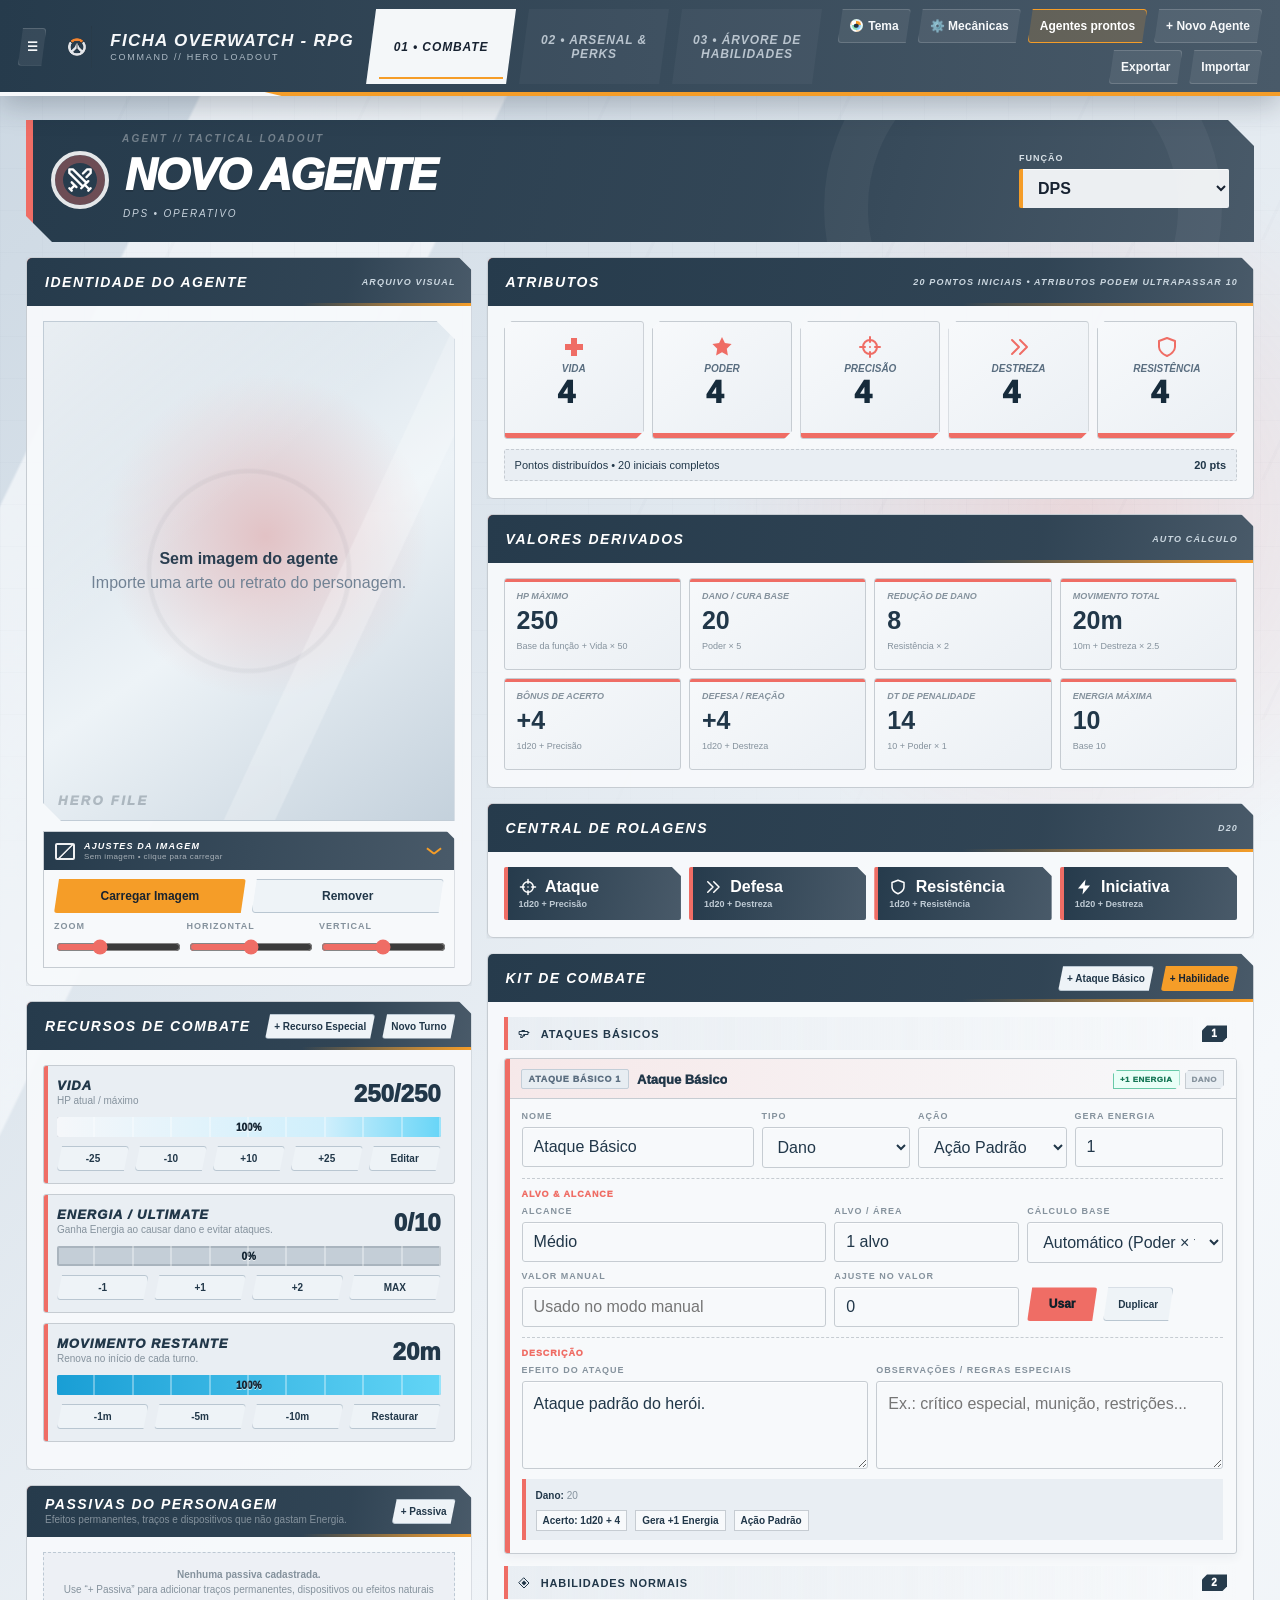
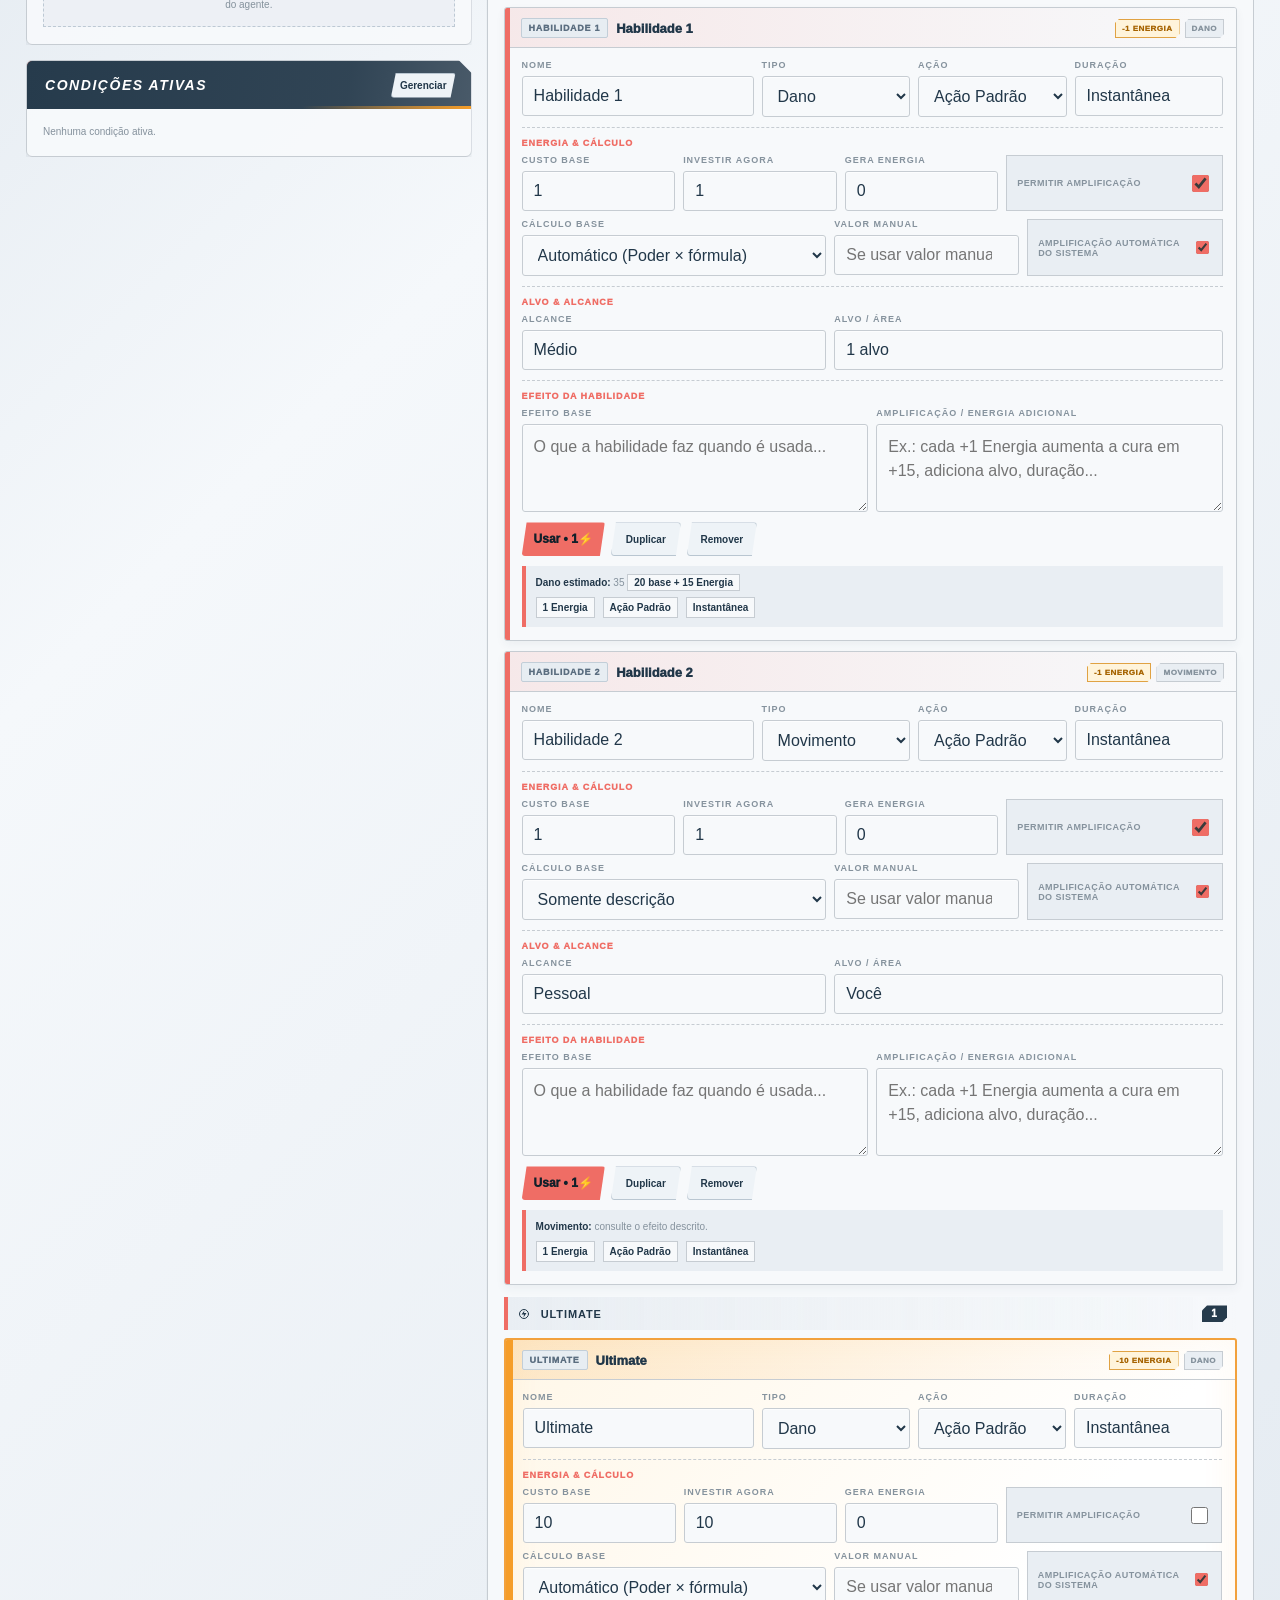
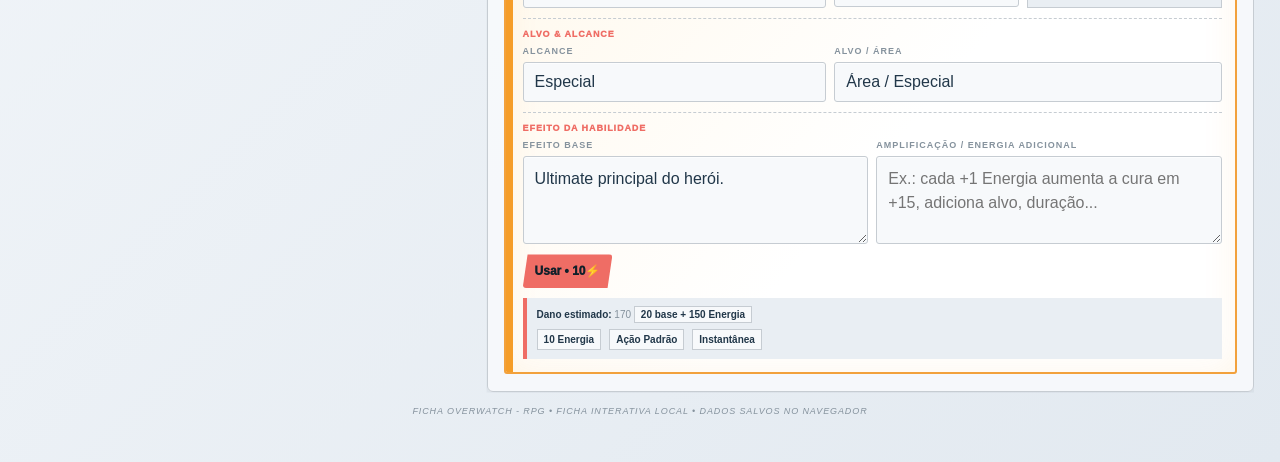
==== index.html @ fc4133be "Adicionar acesso à Biblioteca de Agentes na ficha principal" ====
<!DOCTYPE html>
<html lang="pt-BR">
<head>
<meta charset="UTF-8" />
<meta name="viewport" content="width=device-width, initial-scale=1.0, viewport-fit=cover" />
<title>Ficha Overwatch - RPG</title>
<style>
:root{
  --bg:#0b1118;--bg2:#111923;--panel:#17212c;--panel2:#1d2a36;--line:#30404f;
  --text:#edf3f7;--muted:#95a7b5;--orange:#f59d28;--orange2:#ffd28a;--cyan:#69d7ff;
  --danger:#ff6262;--good:#73e0a1;--warn:#ffd166;--shadow:0 22px 60px rgba(0,0,0,.34);
  --role:#f06a6a;--role-soft:rgba(240,106,106,.12);--role-glow:rgba(240,106,106,.2);
  --radius:18px;
}
*{box-sizing:border-box}
html{scroll-behavior:smooth}
body{margin:0;min-height:100vh;background:
  radial-gradient(circle at 82% 10%,rgba(245,157,40,.12),transparent 26rem),
  radial-gradient(circle at 10% 45%,var(--role-glow),transparent 30rem),
  linear-gradient(135deg,#071018,#0d151e 46%,#0a1017);color:var(--text);
  font-family:Inter,Segoe UI,system-ui,-apple-system,BlinkMacSystemFont,sans-serif;overflow-x:hidden}
body:before{content:"";position:fixed;inset:0;pointer-events:none;opacity:.18;background-image:
  linear-gradient(rgba(255,255,255,.035) 1px,transparent 1px),linear-gradient(90deg,rgba(255,255,255,.035) 1px,transparent 1px);
  background-size:32px 32px;mask-image:linear-gradient(to bottom,rgba(0,0,0,.8),transparent 85%)}
button,input,textarea,select{font:inherit}button{color:inherit}
.topbar{position:sticky;top:0;z-index:80;min-height:72px;padding:10px 18px;display:flex;align-items:center;gap:12px;
  background:rgba(9,15,22,.9);backdrop-filter:blur(18px);border-bottom:1px solid var(--line);box-shadow:0 10px 30px rgba(0,0,0,.18)}
.brand{display:flex;align-items:center;gap:10px;min-width:max-content}.owmark{width:42px;height:42px;border:3px solid #f4f7fa;border-radius:50%;position:relative;
  box-shadow:inset 0 0 0 4px rgba(255,255,255,.06)}.owmark:before{content:"";position:absolute;left:50%;top:2px;transform:translateX(-50%);width:7px;height:17px;background:var(--orange);clip-path:polygon(0 0,100% 0,70% 100%,30% 100%)}
.owmark:after{content:"";position:absolute;left:7px;right:7px;bottom:7px;height:9px;border-left:5px solid var(--orange);border-right:5px solid var(--orange);transform:skewY(-28deg)}
.brand b{display:block;font-size:15px;letter-spacing:.11em;text-transform:uppercase}.brand small{display:block;color:var(--muted);font-size:9px;letter-spacing:.16em;text-transform:uppercase;margin-top:1px}
.top-tabs{display:flex;gap:7px;flex:1;justify-content:center}.tab{border:1px solid var(--line);background:rgba(255,255,255,.025);padding:9px 14px;cursor:pointer;
  clip-path:polygon(8px 0,100% 0,calc(100% - 8px) 100%,0 100%);color:var(--muted);font-size:12px;font-weight:900;letter-spacing:.06em;text-transform:uppercase}
.tab.active{background:linear-gradient(135deg,var(--role),color-mix(in srgb,var(--role) 55%,#fff));border-color:transparent;color:#081018;box-shadow:0 0 28px var(--role-glow)}
.top-actions{display:flex;gap:7px;align-items:center;flex-wrap:wrap;justify-content:flex-end}.btn{border:1px solid var(--line);background:var(--panel);padding:9px 11px;border-radius:10px;cursor:pointer;transition:.18s ease;font-weight:800;font-size:12px}
.btn:hover{transform:translateY(-1px);border-color:var(--orange)}.btn.primary{background:linear-gradient(135deg,#f7a12d,#ffbf5b);color:#15100a;border-color:transparent}.btn.role{background:var(--role);color:#061015;border-color:transparent}.btn.ghost{background:transparent}.btn.danger:hover{border-color:var(--danger);color:var(--danger)}.btn.small{padding:6px 8px;font-size:10px}.btn.icon{width:38px;height:38px;padding:0;display:grid;place-items:center}
.app{display:grid;grid-template-columns:0 minmax(0,1fr);transition:grid-template-columns .25s ease}.app.drawer-open{grid-template-columns:290px minmax(0,1fr)}
.drawer{position:sticky;top:72px;height:calc(100vh - 72px);overflow:hidden;background:rgba(14,22,30,.96);border-right:1px solid var(--line);opacity:0;pointer-events:none;transform:translateX(-10px);transition:.22s;z-index:40}
.drawer-open .drawer{opacity:1;pointer-events:auto;transform:none}.drawer-inner{width:290px;height:100%;padding:14px;display:flex;flex-direction:column;gap:12px}.drawer-head{display:flex;align-items:center;justify-content:space-between}.drawer-list{overflow:auto;display:flex;flex-direction:column;gap:8px}.agent-card{display:grid;grid-template-columns:48px 1fr auto;gap:9px;align-items:center;padding:9px;border:1px solid var(--line);background:var(--bg2);border-radius:12px;cursor:pointer}.agent-card.active{border-color:var(--role);box-shadow:inset 3px 0 0 var(--role)}.agent-card img{width:48px;height:48px;border-radius:10px;object-fit:cover;background:#0d141b}.agent-card b{font-size:12px}.agent-card small{display:block;color:var(--muted);margin-top:3px}
main{min-width:0;padding:20px}.sheet{max-width:1540px;margin:0 auto}.hero-head{position:relative;overflow:hidden;border:1px solid var(--line);border-radius:24px;background:linear-gradient(100deg,var(--role-soft),rgba(255,255,255,.025) 35%,rgba(245,157,40,.05));box-shadow:var(--shadow);padding:18px 20px;margin-bottom:16px}.hero-head:after{content:"";position:absolute;right:-30px;top:-70px;width:230px;height:230px;border:42px solid rgba(255,255,255,.025);border-radius:50%}.hero-head-grid{display:flex;align-items:center;gap:14px;position:relative;z-index:2}.hero-head .role-icon{width:46px;height:46px;display:grid;place-items:center;background:var(--role);color:#0b1015;border-radius:12px;font-size:22px;font-weight:1000;clip-path:polygon(10px 0,100% 0,100% calc(100% - 10px),calc(100% - 10px) 100%,0 100%,0 10px)}
.hero-name{font-size:28px;font-weight:1000;background:transparent;border:0;color:var(--text);outline:none;min-width:160px;width:min(470px,55vw)}.hero-meta{color:var(--muted);font-size:11px;letter-spacing:.08em;text-transform:uppercase}.role-select{margin-left:auto;min-width:160px}
.page{display:none}.page.active{display:block}.grid{display:grid;gap:16px}.summary-grid{grid-template-columns:minmax(300px,.82fr) minmax(620px,1.58fr)}.page2-grid{grid-template-columns:minmax(390px,.8fr) minmax(520px,1.2fr)}.column{display:flex;flex-direction:column;gap:16px}
.panel{position:relative;background:linear-gradient(145deg,rgba(29,42,54,.96),rgba(19,29,39,.96));border:1px solid var(--line);border-radius:var(--radius);overflow:hidden;box-shadow:0 10px 28px rgba(0,0,0,.12)}.panel:before{content:"";position:absolute;left:0;top:0;width:5px;height:44px;background:var(--role)}.panel-head{display:flex;align-items:center;justify-content:space-between;gap:10px;padding:12px 14px;border-bottom:1px solid var(--line);background:rgba(255,255,255,.018)}.panel-head h2{margin:0;font-size:12px;text-transform:uppercase;letter-spacing:.12em}.panel-body{padding:14px}.helper{color:var(--muted);font-size:10px;line-height:1.5}.eyebrow{font-size:9px;letter-spacing:.13em;text-transform:uppercase;color:var(--orange2);font-weight:900}
.input{width:100%;border:1px solid var(--line);background:#111b25;color:var(--text);padding:10px 11px;border-radius:10px;outline:none}.input:focus{border-color:var(--role);box-shadow:0 0 0 3px var(--role-soft)}textarea.input{resize:vertical;min-height:82px}.field{display:flex;flex-direction:column;gap:6px}.field label{font-size:9px;color:var(--muted);text-transform:uppercase;letter-spacing:.09em;font-weight:900}.form-grid{display:grid;grid-template-columns:repeat(2,1fr);gap:9px}.form-grid.three{grid-template-columns:repeat(3,1fr)}
.portrait{min-height:430px;position:relative;display:grid;place-items:center;overflow:hidden;background:radial-gradient(circle at 50% 42%,var(--role-soft),transparent 56%),linear-gradient(135deg,#0e1821,#111b24)}.portrait:before{content:"";position:absolute;inset:0;background:linear-gradient(90deg,transparent 49.8%,rgba(255,255,255,.06) 50%,transparent 50.2%),linear-gradient(transparent 49.8%,rgba(255,255,255,.06) 50%,transparent 50.2%);opacity:.55}.portrait img{position:relative;z-index:2;max-width:92%;max-height:390px;object-fit:contain;filter:drop-shadow(0 28px 25px rgba(0,0,0,.35));transform:translate(var(--imgx,0),var(--imgy,0)) scale(var(--imgscale,1));transform-origin:center}.portrait-empty{position:relative;z-index:2;text-align:center;color:var(--muted)}.portrait-empty b{display:block;color:var(--text);font-size:16px;margin-bottom:6px}.portrait-controls{display:grid;grid-template-columns:1fr 1fr;gap:8px;margin-top:10px}.portrait-sliders{display:grid;grid-template-columns:repeat(3,1fr);gap:8px;margin-top:9px}.range{width:100%;accent-color:var(--role)}
.resource{padding:12px;border:1px solid var(--line);background:#101923;border-radius:13px}.resource-head{display:flex;justify-content:space-between;align-items:end;gap:10px}.resource-name{font-weight:1000;font-size:12px;text-transform:uppercase;letter-spacing:.08em}.resource-value{font-weight:1000;font-size:22px}.bar{height:18px;border-radius:5px;background:#081018;border:2px solid rgba(255,255,255,.12);overflow:hidden;margin-top:9px;position:relative}.bar-fill{height:100%;width:50%;transition:.2s;background:linear-gradient(90deg,var(--role),color-mix(in srgb,var(--role) 48%,white))}.bar.hp .bar-fill{background:linear-gradient(90deg,#df4b4b,#ff8276)}.bar.energy .bar-fill{background:linear-gradient(90deg,#f6a12c,#ffd362)}.bar.move .bar-fill{background:linear-gradient(90deg,#42bfe7,#84e7ff)}.bar span{position:absolute;inset:0;display:grid;place-items:center;font-size:9px;font-weight:1000;text-shadow:0 1px 2px #000}.resource-actions{display:flex;gap:6px;flex-wrap:wrap;margin-top:9px}.resource-actions .btn{flex:1}
.attr-grid{display:grid;grid-template-columns:repeat(5,1fr);gap:9px}.attr{position:relative;padding:12px 8px 10px;border:1px solid var(--line);background:#101923;border-radius:12px;text-align:center;overflow:hidden}.attr:after{content:"";position:absolute;left:0;right:0;bottom:0;height:3px;background:var(--role)}.attr-icon{font-size:20px}.attr-name{font-size:9px;color:var(--muted);text-transform:uppercase;font-weight:900;margin-top:4px}.attr input{width:64px;max-width:100%;background:transparent;color:var(--text);border:0;text-align:center;font-size:26px;font-weight:1000;outline:none}.attr-total{margin-top:10px;display:flex;justify-content:space-between;gap:10px;padding:9px 10px;border:1px dashed var(--line);border-radius:10px;font-size:11px}.attr-total.bad{border-color:var(--danger);color:var(--danger)}.attr-total.over{border-color:var(--good);color:var(--good)}
.derived-grid{display:grid;grid-template-columns:repeat(4,1fr);gap:9px}.derived{padding:12px;border:1px solid var(--line);background:#101923;border-radius:12px;min-height:82px}.derived small{display:block;color:var(--muted);font-size:9px;text-transform:uppercase;font-weight:900}.derived b{display:block;font-size:22px;margin-top:5px}.derived span{font-size:9px;color:var(--muted)}
.roll-grid{display:grid;grid-template-columns:repeat(4,1fr);gap:8px}.roll-btn{padding:11px;border:1px solid var(--line);background:#101923;border-radius:11px;cursor:pointer;font-weight:900;text-align:left}.roll-btn small{display:block;color:var(--muted);font-size:9px;margin-top:3px}.roll-btn:hover{border-color:var(--role)}
.ability-list{display:flex;flex-direction:column;gap:10px}.ability-card{border:1px solid var(--line);background:#101923;border-radius:13px;padding:12px}.ability-card.ultimate{border-color:rgba(245,157,40,.55);box-shadow:inset 0 0 28px rgba(245,157,40,.05)}
.passive-list{display:flex;flex-direction:column;gap:9px}.passive-card{position:relative;border:1px solid var(--line);background:linear-gradient(135deg,var(--theme-surface,#fff),var(--theme-surface2,#eef3f7));padding:11px 12px 12px;clip-path:polygon(0 0,calc(100% - 13px) 0,100% 13px,100% 100%,0 100%)}.passive-card:before{content:"";position:absolute;left:0;top:0;bottom:0;width:4px;background:var(--role)}.passive-card-top{display:flex;align-items:center;justify-content:space-between;gap:10px;margin-bottom:8px}.passive-card-title{display:flex;align-items:center;gap:7px;font-size:10px;font-weight:1000;text-transform:uppercase;letter-spacing:.08em;color:var(--muted)}.passive-dot{width:8px;height:8px;border-radius:50%;background:var(--role);box-shadow:0 0 0 4px var(--role-soft)}.passive-fields{display:grid;grid-template-columns:minmax(160px,.75fr) minmax(240px,1.25fr);gap:8px}.passive-fields textarea.input{min-height:72px}.passive-empty{padding:14px;border:1px dashed var(--line);background:color-mix(in srgb,var(--theme-surface2,#eef3f7) 72%,transparent);color:var(--muted);font-size:10px;line-height:1.5;text-align:center}@media(max-width:700px){.passive-fields{grid-template-columns:1fr}}.ability-top{display:grid;grid-template-columns:1.4fr .7fr .62fr .62fr auto;gap:7px;align-items:end}.ability-title-row{display:flex;justify-content:space-between;gap:8px;align-items:center;margin-bottom:9px}.ability-badge{font-size:9px;font-weight:1000;text-transform:uppercase;letter-spacing:.08em;padding:4px 7px;border:1px solid var(--line);border-radius:999px;color:var(--muted)}.ability-preview{margin-top:9px;padding:9px 10px;border-radius:10px;border:1px dashed var(--line);color:var(--muted);font-size:10px;line-height:1.55}.ability-preview b{color:var(--text)}
.status-strip{display:flex;gap:7px;flex-wrap:wrap}.status-chip{display:flex;align-items:center;gap:6px;padding:7px 9px;border:1px solid var(--line);border-radius:999px;background:#101923;font-size:10px}.status-chip.neg{border-color:rgba(255,98,98,.5)}.status-chip.pos{border-color:rgba(115,224,161,.5)}
.proficiency-summary,.perk-summary{display:grid;grid-template-columns:repeat(3,1fr);gap:8px;margin-bottom:12px}.summary-box{padding:10px;border:1px solid var(--line);background:#101923;border-radius:11px;text-align:center}.summary-box b{font-size:19px;display:block}.summary-box span{font-size:9px;color:var(--muted);text-transform:uppercase}.prof-list,.item-list,.perk-selected-list{display:flex;flex-direction:column;gap:8px}.prof-card,.item-card,.perk-selected{border:1px solid var(--line);background:#101923;border-radius:12px;padding:10px}.prof-card{display:grid;grid-template-columns:1fr 120px 70px auto;gap:8px;align-items:end}.rank-badge{font-size:10px;color:var(--orange2);font-weight:900}.perk-shop{display:grid;grid-template-columns:repeat(2,1fr);gap:9px}.perk-card{border:1px solid var(--line);background:#101923;border-radius:12px;padding:11px;display:flex;flex-direction:column;gap:8px}.perk-card.selected{border-color:var(--good);box-shadow:inset 3px 0 0 var(--good)}.perk-card.disabled{opacity:.5}.perk-top{display:flex;justify-content:space-between;gap:8px}.perk-name{font-weight:1000;font-size:12px}.perk-cost{white-space:nowrap;color:var(--orange2);font-weight:1000;font-size:11px}.perk-effect{font-size:10px;line-height:1.45;color:var(--muted);flex:1}.filter-row{display:flex;gap:7px;flex-wrap:wrap;margin-bottom:12px}.filter-chip{border:1px solid var(--line);background:#101923;color:var(--muted);padding:6px 9px;border-radius:999px;cursor:pointer;font-size:10px;font-weight:900}.filter-chip.active{background:var(--role);color:#081018;border-color:transparent}
.item-editor{display:grid;grid-template-columns:1.2fr .7fr .5fr auto;gap:8px;align-items:end;margin-bottom:10px}.item-card-top{display:flex;justify-content:space-between;gap:10px;align-items:center}.item-name{font-weight:1000}.item-meta{font-size:9px;color:var(--muted);margin-top:3px}.item-desc{font-size:10px;color:var(--muted);margin-top:7px;line-height:1.5;white-space:pre-wrap}
.tactical-list{display:grid;grid-template-columns:repeat(2,1fr);gap:8px}.tactical{border:1px solid var(--line);background:#101923;border-radius:12px;padding:10px}.tactical b{font-size:11px}.tactical p{font-size:10px;color:var(--muted);line-height:1.5;margin:7px 0 0}
.skill-head{display:grid;grid-template-columns:minmax(0,1fr) auto;gap:12px;align-items:center;margin-bottom:12px}.skill-branch-select{display:flex;gap:8px;flex-wrap:wrap}.branch-btn{border:1px solid var(--line);background:#111b25;color:var(--muted);padding:9px 12px;border-radius:10px;cursor:pointer;font-size:11px;font-weight:900}.branch-btn.active{background:var(--role);color:#071018;border-color:transparent}.branch-btn.locked{opacity:.42}.ph-meter{display:flex;gap:8px;align-items:center;flex-wrap:wrap;justify-content:flex-end}.ph-box{padding:8px 10px;border:1px solid var(--line);border-radius:10px;background:#101923;font-size:10px}.ph-box b{font-size:15px;color:var(--orange2)}
.tree-intro{padding:13px 14px;border:1px solid var(--line);background:linear-gradient(100deg,var(--role-soft),#101923);border-radius:14px;margin-bottom:14px}.tree-intro h3{margin:0 0 5px;font-size:18px}.tree-intro p{margin:0;color:var(--muted);font-size:11px}.tree-sections{display:grid;grid-template-columns:repeat(3,1fr);gap:12px;align-items:start}.tree-section{border:1px solid var(--line);background:rgba(16,25,35,.75);border-radius:15px;padding:10px;min-width:0}.tree-section.final{grid-column:1/-1;background:linear-gradient(120deg,rgba(245,157,40,.07),rgba(16,25,35,.9))}.tree-section-title{font-size:11px;font-weight:1000;text-transform:uppercase;letter-spacing:.07em;color:var(--orange2);padding:3px 4px 9px}.node-list{display:flex;flex-direction:column;gap:8px}.skill-node{position:relative;border:1px solid var(--line);background:#0e1821;border-radius:12px;padding:10px;cursor:pointer;transition:.18s;overflow:hidden}.skill-node:hover{transform:translateY(-1px);border-color:var(--role)}.skill-node.purchased{border-color:var(--good);box-shadow:inset 3px 0 0 var(--good)}.skill-node.unavailable{opacity:.54}.skill-node-top{display:flex;justify-content:space-between;gap:8px}.skill-node-name{font-size:11px;font-weight:1000}.skill-node-cost{font-size:10px;color:var(--orange2);font-weight:1000;white-space:nowrap}.skill-node-req{margin-top:6px;font-size:9px;color:var(--warn)}.skill-node-text{margin-top:7px;font-size:9px;color:var(--muted);line-height:1.5;white-space:pre-line}.node-state{margin-top:7px;font-size:9px;font-weight:900;text-transform:uppercase;letter-spacing:.05em}.node-state.ok{color:var(--good)}.node-state.no{color:var(--danger)}
.modal-backdrop{position:fixed;inset:0;background:rgba(0,0,0,.66);display:none;place-items:center;z-index:110;padding:18px}.modal-backdrop.open{display:grid}.modal{width:min(880px,96vw);max-height:90vh;overflow:hidden;background:#111b25;border:1px solid var(--line);border-radius:18px;box-shadow:var(--shadow);display:flex;flex-direction:column}.modal-head{display:flex;align-items:center;justify-content:space-between;padding:13px 15px;border-bottom:1px solid var(--line)}.modal-body{padding:14px;overflow:auto}.condition-grid{display:grid;grid-template-columns:repeat(3,1fr);gap:8px}.condition-btn{border:1px solid var(--line);background:#0e1821;border-radius:12px;padding:10px;text-align:left;cursor:pointer}.condition-btn.active{border-color:var(--role);box-shadow:inset 3px 0 0 var(--role)}.condition-btn b{font-size:11px}.condition-btn p{font-size:9px;line-height:1.45;color:var(--muted);margin:6px 0 0}
.toast{position:fixed;right:18px;bottom:18px;z-index:150;min-width:250px;max-width:420px;padding:11px 14px;border:1px solid var(--line);border-left:4px solid var(--role);background:#111b25;border-radius:10px;box-shadow:var(--shadow);opacity:0;transform:translateY(10px);pointer-events:none;transition:.2s;font-size:11px}.toast.show{opacity:1;transform:none}.toast.good{border-left-color:var(--good)}.toast.bad{border-left-color:var(--danger)}
.empty{padding:22px 12px;border:1px dashed var(--line);border-radius:12px;text-align:center;color:var(--muted);font-size:11px}.footer{padding:14px;color:var(--muted);font-size:9px;text-align:center;letter-spacing:.1em;text-transform:uppercase}
@media(max-width:1180px){.summary-grid,.page2-grid{grid-template-columns:1fr}.tree-sections{grid-template-columns:1fr 1fr}.tree-section.final{grid-column:1/-1}.top-tabs{justify-content:flex-start;overflow:auto}.topbar{flex-wrap:wrap}.top-tabs{order:3;width:100%}.app.drawer-open{grid-template-columns:260px minmax(0,1fr)}.drawer-inner{width:260px}.drawer{top:116px;height:calc(100vh - 116px)}}
@media(max-width:760px){main{padding:10px}.hero-head-grid{flex-wrap:wrap}.role-select{margin-left:0;width:100%}.attr-grid{grid-template-columns:repeat(2,1fr)}.attr:last-child{grid-column:1/-1}.derived-grid,.roll-grid{grid-template-columns:1fr 1fr}.ability-top{grid-template-columns:1fr 1fr}.ability-top .wide{grid-column:1/-1}.perk-shop,.tactical-list,.condition-grid,.tree-sections{grid-template-columns:1fr}.prof-card{grid-template-columns:1fr 1fr}.prof-card .wide{grid-column:1/-1}.item-editor{grid-template-columns:1fr 1fr}.item-editor .wide{grid-column:1/-1}.form-grid.three{grid-template-columns:1fr}.portrait-sliders{grid-template-columns:1fr}.app.drawer-open{grid-template-columns:1fr}.drawer{position:fixed;left:0;top:0;height:100vh;width:min(86vw,320px);z-index:100;box-shadow:25px 0 70px rgba(0,0,0,.5)}.drawer-inner{width:100%}.top-actions .desktop-label{display:none}}

/* ===== OVERWATCH HUD REDESIGN — visual pass inspired by the supplied Juno sheet ===== */
:root{
  --bg:#d8e1ea;
  --bg2:#eaf0f5;
  --panel:#f7f9fb;
  --panel2:#e8eef4;
  --line:#bdc9d4;
  --text:#172231;
  --muted:#66788a;
  --orange:#f89b21;
  --orange2:#d97706;
  --cyan:#27bdf2;
  --danger:#df4f55;
  --good:#31a878;
  --warn:#c88616;
  --shadow:0 18px 45px rgba(38,56,73,.18);
  --radius:6px;
}
html{background:#d8e1ea}
body{
  color:var(--text);
  font-family:"Bahnschrift SemiCondensed","Arial Narrow",Inter,"Segoe UI",sans-serif;
  background:
    radial-gradient(circle at 84% 14%,color-mix(in srgb,var(--role) 16%,transparent),transparent 23rem),
    linear-gradient(116deg,transparent 0 8%,rgba(255,255,255,.6) 8.1% 18%,transparent 18.1% 100%),
    linear-gradient(135deg,#cbd7e2 0%,#f5f8fb 47%,#dce5ed 100%);
}
body:before{
  opacity:.34;
  background-image:
    linear-gradient(115deg,transparent 0 49%,rgba(27,44,60,.045) 49.2% 50%,transparent 50.2%),
    linear-gradient(rgba(28,47,64,.045) 1px,transparent 1px),
    linear-gradient(90deg,rgba(28,47,64,.045) 1px,transparent 1px);
  background-size:240px 240px,42px 42px,42px 42px;
  mask-image:linear-gradient(to bottom,#000 0 75%,transparent 100%);
}
body:after{
  content:"";position:fixed;right:-120px;bottom:-150px;width:520px;height:520px;border:58px solid rgba(30,52,70,.035);border-radius:50%;pointer-events:none;z-index:-1;
}

/* command bar */
.topbar{
  min-height:76px;padding:9px 18px 8px;
  background:linear-gradient(92deg,rgba(20,31,43,.985),rgba(31,47,62,.97));
  border:0;border-bottom:4px solid var(--orange);box-shadow:0 8px 28px rgba(22,35,49,.27);
}
.topbar:after{content:"";position:absolute;left:0;bottom:-4px;width:22%;height:4px;background:#f7f9fb;clip-path:polygon(0 0,94% 0,100% 100%,0 100%)}
.brand b{color:#f6f8fa;font-style:italic;font-size:17px;letter-spacing:.075em}.brand small{color:#aebbc6;letter-spacing:.19em}
.owmark{border-color:#f6f8fa;box-shadow:none;background:rgba(255,255,255,.02)}
.top-tabs{align-self:stretch;align-items:stretch;gap:3px}
.tab{
  min-width:150px;border:0;background:rgba(255,255,255,.035);color:#b9c4ce;padding:10px 18px;
  clip-path:polygon(10px 0,100% 0,calc(100% - 10px) 100%,0 100%);
  letter-spacing:.075em;font-style:italic;position:relative;
}
.tab:after{content:"";position:absolute;left:13px;right:13px;bottom:5px;height:2px;background:transparent;transition:.18s}
.tab:hover{background:rgba(255,255,255,.075);color:#fff}
.tab.active{background:#f4f7f9;color:#172231;box-shadow:none}.tab.active:after{background:var(--orange)}
.top-actions .btn,.topbar>.btn{background:rgba(255,255,255,.075);border-color:rgba(255,255,255,.16);color:#f6f8fa}
.top-actions .btn:hover,.topbar>.btn:hover{border-color:var(--orange);background:rgba(248,155,33,.13)}
.top-actions .btn.primary{background:var(--orange);color:#172231;border-color:transparent}

/* agent drawer */
.drawer{top:76px;height:calc(100vh - 76px);background:rgba(238,243,247,.985);border-right:1px solid #b8c5d0;box-shadow:16px 0 38px rgba(35,51,66,.15)}
.drawer-head b{font-size:19px;text-transform:uppercase;font-style:italic}.drawer .eyebrow{color:var(--orange2)}
.agent-card{background:#fff;border-color:#c6d1db;border-radius:4px;clip-path:polygon(0 0,calc(100% - 8px) 0,100% 8px,100% 100%,8px 100%,0 calc(100% - 8px));box-shadow:0 5px 12px rgba(43,59,73,.07)}
.agent-card.active{border-color:var(--role);box-shadow:inset 5px 0 0 var(--role),0 6px 16px rgba(43,59,73,.1)}

main{padding:24px 26px 32px}.sheet{max-width:1580px}

/* hero identity banner */
.hero-head{
  min-height:122px;margin-bottom:15px;border:0;border-radius:0;
  clip-path:polygon(0 0,calc(100% - 26px) 0,100% 26px,100% 100%,26px 100%,0 calc(100% - 26px));
  background:
    linear-gradient(90deg,var(--role) 0 7px,transparent 7px),
    linear-gradient(105deg,#172432 0%,#233748 61%,#344b5d 100%);
  box-shadow:0 14px 34px rgba(34,50,64,.23);padding:18px 25px;
}
.hero-head:before{content:"AGENT // TACTICAL LOADOUT";position:absolute;left:96px;top:13px;color:rgba(255,255,255,.35);font-size:10px;font-weight:900;letter-spacing:.22em;font-style:italic}
.hero-head:after{right:32px;top:-111px;width:310px;height:310px;border:44px solid rgba(255,255,255,.045)}
.hero-head-grid{min-height:84px}.hero-head .role-icon{width:58px;height:58px;border-radius:50%;clip-path:none;border:4px solid rgba(255,255,255,.88);background:transparent;color:#fff;box-shadow:inset 0 0 0 8px color-mix(in srgb,var(--role) 35%,transparent);font-size:25px}
.hero-name{margin-top:8px;color:#fff;font-size:44px;line-height:.95;text-transform:uppercase;font-style:italic;letter-spacing:-.025em;text-shadow:0 2px 0 rgba(0,0,0,.12)}
.hero-meta{margin-top:7px;color:#c6d1db;font-size:10px;letter-spacing:.18em;font-style:italic}
.role-select{min-width:210px}.hero-head .field label{color:#d8e0e6}.hero-head .input{background:rgba(247,249,251,.94);color:#172231;border:0;border-left:4px solid var(--orange);border-radius:2px;font-weight:900;text-transform:uppercase}

/* panel architecture */
.panel{
  border:1px solid #becad5;border-radius:var(--radius);background:rgba(247,249,251,.94);box-shadow:0 10px 22px rgba(38,56,73,.11);
  clip-path:polygon(0 0,calc(100% - 13px) 0,100% 13px,100% 100%,0 100%);
}
.panel:before{width:5px;height:100%;background:linear-gradient(var(--role) 0 48px,transparent 48px)}
.panel-head{min-height:48px;padding:10px 15px 10px 18px;background:linear-gradient(100deg,#273949 0%,#32495c 72%,#3e5668 100%);border-bottom:0;color:#fff;position:relative}
.panel-head:after{content:"";position:absolute;right:0;bottom:0;width:38%;height:3px;background:linear-gradient(90deg,transparent,var(--orange))}
.panel-head h2{font-size:14px;font-style:italic;letter-spacing:.11em}.panel-head .eyebrow{color:#cbd7e0}.panel-body{padding:15px 16px 17px}
.eyebrow{color:var(--orange2);font-style:italic}.helper{color:var(--muted)}

.input{background:#fff;color:#172231;border:1px solid #bdc9d4;border-radius:3px;padding:10px 11px;box-shadow:inset 0 1px 0 rgba(255,255,255,.7)}
.input:focus{border-color:var(--role);box-shadow:0 0 0 3px color-mix(in srgb,var(--role) 16%,transparent)}
.field label{color:#64778a;letter-spacing:.11em}
.btn{border-radius:3px;border-color:#b9c6d1;background:#eef3f7;color:#26394a;clip-path:polygon(5px 0,100% 0,calc(100% - 5px) 100%,0 100%)}
.btn:hover{border-color:var(--orange);background:#fff}.btn.primary{background:var(--orange);color:#18232f}.btn.role{background:var(--role);color:#10202a}

/* portrait panel = character-card centerpiece */
.summary-grid{grid-template-columns:minmax(350px,.9fr) minmax(650px,1.55fr);gap:15px}
.column{gap:15px}
.portrait{
  min-height:500px;background:
    linear-gradient(140deg,rgba(255,255,255,.55),transparent 40%),
    radial-gradient(circle at 54% 43%,color-mix(in srgb,var(--role) 31%,#dce8f0),transparent 45%),
    linear-gradient(145deg,#cdd9e3,#edf3f7 54%,#c4d1dc);
  border:1px solid #c1ccd6;clip-path:polygon(0 0,calc(100% - 18px) 0,100% 18px,100% 100%,18px 100%,0 calc(100% - 18px));
}
.portrait:before{opacity:.55;background:
  radial-gradient(circle at 50% 50%,transparent 0 30%,rgba(30,50,67,.08) 30.5% 31.4%,transparent 32%),
  linear-gradient(115deg,transparent 0 64%,rgba(255,255,255,.44) 64.3% 72%,transparent 72.3%)}
.portrait:after{content:"HERO FILE";position:absolute;left:14px;bottom:12px;color:rgba(36,55,70,.28);font-size:13px;font-weight:1000;font-style:italic;letter-spacing:.18em;z-index:1}
.portrait img{max-height:465px;filter:drop-shadow(0 30px 22px rgba(29,47,63,.27))}
.portrait-empty{color:#718294}.portrait-empty b{color:#2a3e50}
.portrait-controls{gap:6px}

/* resources */
.resource{padding:12px 13px;background:#eef3f7;border:1px solid #c2ced8;border-radius:3px;position:relative;overflow:hidden}
.resource:before{content:"";position:absolute;top:0;bottom:0;left:0;width:4px;background:var(--role)}
.resource-name{font-style:italic;font-size:13px}.resource-value{font-size:24px;color:#203446}
.bar{height:20px;border:0;border-radius:2px;background:#c4ced7;box-shadow:inset 0 0 0 2px rgba(27,44,60,.16)}
.bar:after{content:"";position:absolute;inset:0;background:repeating-linear-gradient(90deg,transparent 0 calc(10% - 2px),rgba(255,255,255,.34) calc(10% - 2px) 10%);pointer-events:none;mix-blend-mode:screen}
.bar.hp .bar-fill{background:linear-gradient(90deg,#f5f7fa,#cfeffc 70%,#67d5f7)}
.bar.energy .bar-fill{background:linear-gradient(90deg,#f89b21,#ffcf68)}
.bar.move .bar-fill{background:linear-gradient(90deg,#199ed5,#62d5f6)}
.bar span{color:#132534;text-shadow:0 1px 0 rgba(255,255,255,.65);font-size:10px}

/* attribute + derived HUD */
.attr-grid{gap:8px}.attr{min-height:118px;padding:13px 7px 11px;border-color:#c1cdd7;background:linear-gradient(150deg,#fff,#eaf0f5);border-radius:3px;clip-path:polygon(0 8px,8px 0,100% 0,100% calc(100% - 8px),calc(100% - 8px) 100%,0 100%)}
.attr:after{height:5px}.attr-icon{font-size:25px}.attr-name{font-size:10px;color:#5a6e80;font-style:italic}.attr input{color:#162b3b;font-size:31px!important}
.attr-total{background:#e9eef3!important;border-color:#bcc9d4!important;border-radius:2px!important}
.derived-grid{gap:8px}.derived{background:linear-gradient(145deg,#fff,#edf2f6);border-color:#c2ced7;border-radius:3px;min-height:92px;position:relative;overflow:hidden}.derived:before{content:"";position:absolute;left:0;top:0;right:0;height:3px;background:var(--role)}.derived b{font-size:25px;color:#1f3546}.derived small{color:#65798b;font-style:italic}
.roll-btn{background:#263b4c;color:#fff;border:0;border-left:4px solid var(--role);border-radius:2px;clip-path:polygon(0 0,calc(100% - 9px) 0,100% 9px,100% 100%,0 100%)}.roll-btn small{color:#bfcbd5}.roll-btn:hover{background:#304a5f;border-color:var(--orange)}

/* ability loadout */
.ability-card{background:#fff;border-color:#c2ced8;border-radius:3px;box-shadow:0 4px 10px rgba(40,57,72,.05);position:relative;overflow:hidden;padding-left:15px}.ability-card:before{content:"";position:absolute;left:0;top:0;bottom:0;width:5px;background:var(--role)}
.ability-card.ultimate{background:linear-gradient(130deg,#fff7e8,#fff 58%);border:2px solid #f2a13c;box-shadow:inset 0 0 35px rgba(248,155,33,.09)}.ability-card.ultimate:before{background:var(--orange);width:7px}.ability-badge{border-radius:2px;background:#e7edf2;border-color:#c2ced8;color:#5b6e80}.ability-preview{background:#eef3f7;border:0;border-left:3px solid #b9c6d1;border-radius:0;color:#607386}.ability-preview b{color:#23394b}

/* status / info chips */
.status-chip{background:#fff;border-color:#c0ccd6;border-radius:3px}.status-chip.neg{border-left:4px solid var(--danger)}.status-chip.pos{border-left:4px solid var(--good)}
.summary-box{background:#fff;border-color:#c2ced8;border-radius:3px;clip-path:polygon(0 0,calc(100% - 7px) 0,100% 7px,100% 100%,0 100%)}.summary-box b{color:#213749}.summary-box span{color:#657789}
.prof-card,.item-card,.perk-selected{background:#fff;border-color:#c2ced8;border-radius:3px}.rank-badge,.perk-cost{color:var(--orange2)}

/* perk gallery more like hero upgrade cards */
.perk-shop{gap:8px}.perk-card{background:linear-gradient(145deg,#fff,#edf3f7);border-color:#c2ced8;border-radius:3px;clip-path:polygon(0 0,calc(100% - 10px) 0,100% 10px,100% 100%,0 100%);min-height:142px;position:relative;overflow:hidden}.perk-card:before{content:"";position:absolute;top:0;left:0;right:0;height:4px;background:#7e8f9d}.perk-card.selected{border-color:var(--role);box-shadow:inset 5px 0 0 var(--role)}.perk-card.selected:before{background:var(--role)}.perk-name{font-size:13px;color:#213647}.perk-effect{color:#66798a}.filter-chip{border-radius:2px;background:#fff;border-color:#c2ced8;color:#607385}.filter-chip.active{background:#273c4d;color:#fff}
.tactical{background:#fff;border-color:#c2ced8;border-radius:3px;border-left:4px solid var(--orange)}.tactical p{color:#64788a}

/* skill tree = upgrade screen */
.skill-head{background:linear-gradient(100deg,#dfe8ef,#f8fafc);border:1px solid #bdc9d4;padding:10px 12px;clip-path:polygon(0 0,calc(100% - 10px) 0,100% 10px,100% 100%,0 100%)}
.branch-btn{border-radius:2px;background:#fff;border-color:#bfcbd5;color:#516779;clip-path:polygon(6px 0,100% 0,calc(100% - 6px) 100%,0 100%);font-style:italic}.branch-btn.active{background:#263b4c;color:#fff;box-shadow:inset 0 -4px 0 var(--role)}
.ph-box{background:#fff;border-color:#c1cdd7;border-radius:2px}.ph-box b{color:var(--orange2)}
.tree-intro{background:linear-gradient(100deg,#233849 0%,#324a5c 72%,#3c5364 100%);color:#fff;border:0;border-left:7px solid var(--role);border-radius:2px;clip-path:polygon(0 0,calc(100% - 14px) 0,100% 14px,100% 100%,0 100%)}.tree-intro .eyebrow{color:#f7ba66}.tree-intro h3{font-size:24px;font-style:italic;text-transform:uppercase}.tree-intro p{color:#cbd6df}
.tree-sections{gap:10px}.tree-section{border-color:#bfccd6;background:rgba(239,244,248,.94);border-radius:3px;padding:10px;position:relative;overflow:hidden}.tree-section:before{content:"";position:absolute;left:0;right:0;top:0;height:4px;background:color-mix(in srgb,var(--role) 72%,#8496a5)}.tree-section.final{background:linear-gradient(120deg,#fff3dc,#eef3f7)}.tree-section.final:before{background:var(--orange)}.tree-section-title{color:#2b4355;font-size:12px;font-style:italic;padding-top:7px}
.skill-node{background:#fff;border-color:#c2ced8;border-radius:3px;box-shadow:0 3px 8px rgba(39,56,70,.05);padding:11px}.skill-node:hover{border-color:var(--role);box-shadow:0 6px 16px rgba(35,53,67,.1)}.skill-node.purchased{border-color:var(--role);box-shadow:inset 5px 0 0 var(--role)}.skill-node.purchased:after{content:"✓";position:absolute;right:8px;bottom:5px;font-size:30px;font-weight:1000;color:color-mix(in srgb,var(--role) 18%,transparent);transform:rotate(-8deg)}.skill-node.unavailable{opacity:.54;filter:saturate(.6)}.skill-node-name{font-size:12px;color:#213749}.skill-node-cost{color:var(--orange2)}.skill-node-req{color:#9a6a18}.skill-node-text{color:#647789}.node-state.ok{color:#278b69}.node-state.no{color:#be4b50}

/* modals */
.modal-backdrop{background:rgba(18,29,39,.72)}.modal{background:#eef3f7;border-color:#b9c6d1;border-radius:4px}.modal-head{background:#263b4c;color:#fff;border-bottom:3px solid var(--orange)}.condition-btn{background:#fff;border-color:#c1cdd7;border-radius:3px}.condition-btn.active{border-color:var(--role);box-shadow:inset 5px 0 0 var(--role)}.condition-btn p{color:#64788a}
.toast{background:#263b4c;color:#fff;border-color:#344c5e;border-radius:3px}
.empty{background:rgba(255,255,255,.52);border-color:#b9c7d2;color:#66798a;border-radius:3px}
.footer{color:#65788a;font-style:italic}

/* page rhythm */
.page{animation:owPageIn .22s ease both}@keyframes owPageIn{from{opacity:0;transform:translateY(4px)}to{opacity:1;transform:none}}

@media(max-width:1180px){
  .drawer{top:120px;height:calc(100vh - 120px)}
  .hero-name{font-size:38px}
}
@media(max-width:760px){
  main{padding:10px}
  .topbar{border-bottom-width:3px}
  .tab{min-width:138px;padding:9px 12px}
  .hero-head{min-height:145px;padding:16px 16px}.hero-head:before{left:90px;top:9px}
  .hero-name{font-size:34px;width:min(100%,70vw)}
  .hero-head .role-icon{width:52px;height:52px}
  .portrait{min-height:410px}.portrait img{max-height:380px}
  .panel{clip-path:polygon(0 0,calc(100% - 8px) 0,100% 8px,100% 100%,0 100%)}
  .attr{min-height:105px}
}


/* =========================================================
   TEMA PERSONALIZÁVEL POR AGENTE
   ========================================================= */
:root{
  --theme-bg:#cbd7e2;
  --theme-bg2:#f5f8fb;
  --theme-bg3:#dce5ed;
  --theme-surface:#f7f9fb;
  --theme-surface2:#e9eef3;
  --theme-header:#263b4c;
  --theme-header2:#3e5668;
  --theme-ink:#213749;
  --theme-muted:#65788a;
  --theme-line:#becad5;
}
html{background:var(--theme-bg)}
body{
  --text:var(--theme-ink);
  --muted:var(--theme-muted);
  background:
    radial-gradient(circle at 84% 14%,color-mix(in srgb,var(--role) 17%,transparent),transparent 23rem),
    linear-gradient(116deg,transparent 0 8%,color-mix(in srgb,var(--theme-bg2) 76%,transparent) 8.1% 18%,transparent 18.1% 100%),
    linear-gradient(135deg,var(--theme-bg) 0%,var(--theme-bg2) 47%,var(--theme-bg3) 100%);
}
.topbar{background:linear-gradient(92deg,var(--theme-header),var(--theme-header2));border-bottom-color:var(--orange)}
.drawer{background:color-mix(in srgb,var(--theme-surface) 97%,transparent);border-right-color:var(--theme-line)}
.agent-card,.input,.ability-card,.summary-box,.prof-card,.item-card,.perk-selected,.skill-node,.condition-btn{background:var(--theme-surface);border-color:var(--theme-line)}
.panel{background:color-mix(in srgb,var(--theme-surface) 94%,transparent);border-color:var(--theme-line)}
.panel-head{background:linear-gradient(100deg,var(--theme-header) 0%,color-mix(in srgb,var(--theme-header) 70%,var(--theme-header2)) 72%,var(--theme-header2) 100%)}
.hero-head{background:linear-gradient(90deg,var(--role) 0 7px,transparent 7px),linear-gradient(105deg,var(--theme-header) 0%,color-mix(in srgb,var(--theme-header) 64%,var(--theme-header2)) 61%,var(--theme-header2) 100%)}
.resource,.ability-preview,.attr-total,.empty{background:var(--theme-surface2)!important;border-color:var(--theme-line)!important}
.attr,.derived,.perk-card,.tactical,.tree-section,.skill-head{border-color:var(--theme-line)}
.attr,.derived,.perk-card,.tactical{background:linear-gradient(145deg,var(--theme-surface),color-mix(in srgb,var(--theme-surface2) 88%,var(--theme-surface)))}
.tree-section{background:color-mix(in srgb,var(--theme-surface2) 94%,transparent)}
.skill-head{background:linear-gradient(100deg,var(--theme-surface2),var(--theme-surface))}
.tree-intro,.roll-btn,.filter-chip.active,.toast{background:linear-gradient(100deg,var(--theme-header),var(--theme-header2))}
.input,.btn,.perk-name,.skill-node-name,.derived b,.summary-box b,.resource-value,.tree-section-title{color:var(--theme-ink)}
.field label,.perk-effect,.skill-node-text,.derived small,.summary-box span,.footer,.condition-btn p{color:var(--theme-muted)}

.theme-modal{width:min(960px,96vw)}
.theme-modal .modal-body{padding:0;display:grid;grid-template-columns:minmax(270px,.8fr) minmax(420px,1.2fr);max-height:78vh}
.theme-sidebar{padding:18px;background:linear-gradient(145deg,var(--theme-header),var(--theme-header2));color:#fff;position:relative;overflow:hidden}
.theme-sidebar:after{content:"";position:absolute;right:-74px;bottom:-80px;width:230px;height:230px;border:36px solid rgba(255,255,255,.06);border-radius:50%}
.theme-preview{position:relative;z-index:1;margin-top:18px;border:1px solid rgba(255,255,255,.2);background:color-mix(in srgb,var(--theme-surface) 96%,transparent);color:var(--theme-ink);box-shadow:0 16px 34px rgba(0,0,0,.18);clip-path:polygon(0 0,calc(100% - 13px) 0,100% 13px,100% 100%,0 100%)}
.theme-preview-head{height:72px;padding:13px 15px;background:linear-gradient(100deg,var(--theme-header),var(--theme-header2));border-bottom:5px solid var(--orange);color:#fff;display:flex;align-items:center;gap:11px}
.theme-preview-role{width:42px;height:42px;border:4px solid #fff;border-radius:50%;box-shadow:inset 0 0 0 7px color-mix(in srgb,var(--role) 40%,transparent)}
.theme-preview-title{font-size:19px;font-weight:1000;font-style:italic;text-transform:uppercase;line-height:1}.theme-preview-title small{display:block;font-size:8px;letter-spacing:.15em;color:#cbd5dd;margin-top:6px}
.theme-preview-body{padding:13px;display:grid;gap:8px;background:var(--theme-surface)}
.theme-preview-card{border:1px solid var(--theme-line);background:var(--theme-surface2);padding:10px;border-left:5px solid var(--role)}
.theme-preview-card b{font-size:10px;text-transform:uppercase;letter-spacing:.1em}.theme-preview-bar{height:12px;margin-top:8px;background:color-mix(in srgb,var(--theme-line) 72%,transparent);overflow:hidden}.theme-preview-bar i{display:block;width:68%;height:100%;background:linear-gradient(90deg,var(--role),var(--orange))}
.theme-current-agent{position:relative;z-index:1;margin-top:12px;padding:10px 11px;border:1px solid rgba(255,255,255,.16);background:rgba(255,255,255,.06);font-size:10px;line-height:1.5}.theme-current-agent b{display:block;color:#fff;font-size:13px}
.theme-editor{padding:18px;overflow:auto;background:var(--theme-surface)}
.theme-section+ .theme-section{margin-top:18px}.theme-section-title{font-size:10px;text-transform:uppercase;letter-spacing:.13em;color:var(--theme-muted);font-weight:1000;margin-bottom:8px;display:flex;justify-content:space-between;gap:12px;align-items:center}
.theme-colors{display:grid;grid-template-columns:repeat(2,minmax(0,1fr));gap:8px}
.theme-color-field{display:grid;grid-template-columns:46px minmax(0,1fr);gap:9px;align-items:center;padding:9px;border:1px solid var(--theme-line);background:var(--theme-surface2);clip-path:polygon(0 0,calc(100% - 7px) 0,100% 7px,100% 100%,0 100%)}
.theme-color-field input[type=color]{width:46px;height:42px;padding:0;border:0;background:transparent;cursor:pointer}.theme-color-field input[type=color]::-webkit-color-swatch-wrapper{padding:0}.theme-color-field input[type=color]::-webkit-color-swatch{border:1px solid color-mix(in srgb,var(--theme-ink) 18%,transparent);border-radius:2px}
.theme-color-info label{display:block;font-size:9px;font-weight:1000;text-transform:uppercase;letter-spacing:.08em;color:var(--theme-ink);margin-bottom:4px}.theme-hex{width:100%;border:0;border-bottom:1px solid var(--theme-line);background:transparent;color:var(--theme-muted);font:800 11px ui-monospace,SFMono-Regular,Consolas,monospace;outline:none;text-transform:uppercase}.theme-hex:focus{border-color:var(--role);color:var(--theme-ink)}
.theme-presets{display:flex;gap:6px;flex-wrap:wrap}.theme-preset{border:1px solid var(--theme-line);background:var(--theme-surface2);color:var(--theme-ink);padding:7px 9px;cursor:pointer;font-size:9px;font-weight:1000;text-transform:uppercase;letter-spacing:.06em;clip-path:polygon(5px 0,100% 0,calc(100% - 5px) 100%,0 100%)}.theme-preset:hover{border-color:var(--orange)}
.theme-follow{display:flex;align-items:center;justify-content:space-between;gap:12px;padding:10px 11px;border:1px solid var(--theme-line);background:var(--theme-surface2);font-size:10px}.theme-follow b{display:block;font-size:11px;color:var(--theme-ink)}.theme-follow span{color:var(--theme-muted)}
.theme-switch{position:relative;width:46px;height:25px;flex:0 0 auto}.theme-switch input{opacity:0;width:0;height:0}.theme-switch i{position:absolute;inset:0;border:1px solid var(--theme-line);background:color-mix(in srgb,var(--theme-muted) 20%,transparent);cursor:pointer;transition:.18s}.theme-switch i:before{content:"";position:absolute;width:17px;height:17px;left:3px;top:3px;background:var(--theme-muted);transition:.18s}.theme-switch input:checked+i{background:color-mix(in srgb,var(--role) 25%,transparent);border-color:var(--role)}.theme-switch input:checked+i:before{transform:translateX(20px);background:var(--role)}
.theme-modal-actions{display:flex;gap:7px;justify-content:flex-end;flex-wrap:wrap;margin-top:18px;padding-top:14px;border-top:1px solid var(--theme-line)}
@media(max-width:780px){.theme-modal .modal-body{grid-template-columns:1fr;max-height:82vh}.theme-sidebar{padding:14px}.theme-preview{display:none}.theme-current-agent{margin-top:8px}.theme-colors{grid-template-columns:1fr}}


/* per-agent mechanics + special resources */
.panel-head-actions{display:flex;gap:7px;align-items:center;flex-wrap:wrap}
.special-resource-list{display:flex;flex-direction:column;gap:10px;margin-top:10px}
.special-resource{--special:#65bff3;position:relative;padding:12px 13px;background:var(--theme-surface2);border:1px solid var(--theme-line);border-radius:3px;overflow:hidden}
.special-resource:before{content:"";position:absolute;left:0;top:0;bottom:0;width:4px;background:var(--special)}
.special-resource .bar-fill{background:linear-gradient(90deg,var(--special),color-mix(in srgb,var(--special) 50%,white))}
.special-resource-formula{font-size:9px;color:var(--theme-muted);margin-top:4px;line-height:1.45}
.special-resource-source{display:inline-flex;margin-top:6px;padding:3px 6px;border:1px solid color-mix(in srgb,var(--special) 48%,var(--theme-line));font-size:8px;font-weight:1000;text-transform:uppercase;letter-spacing:.06em;color:var(--theme-ink);background:color-mix(in srgb,var(--special) 8%,transparent)}
.mechanics-modal{width:min(1080px,97vw)}
.mechanics-modal .modal-body{padding:0;display:grid;grid-template-columns:minmax(245px,.62fr) minmax(560px,1.38fr);max-height:82vh}
.mechanics-sidebar{padding:18px;background:linear-gradient(155deg,var(--theme-header),color-mix(in srgb,var(--theme-header) 84%,#000));color:#fff;overflow:auto}
.mechanics-sidebar h3{margin:5px 0 8px;font-size:24px;font-style:italic;text-transform:uppercase}
.mechanics-sidebar p{font-size:10px;line-height:1.55;color:rgba(255,255,255,.72)}
.mechanics-sidebar .helper{color:rgba(255,255,255,.64)}
.mechanics-example{margin-top:16px;padding:12px;border:1px solid rgba(255,255,255,.18);background:rgba(255,255,255,.05);clip-path:polygon(0 0,calc(100% - 12px) 0,100% 12px,100% 100%,0 100%)}
.mechanics-example b{display:block;color:var(--orange);font-size:11px;text-transform:uppercase;letter-spacing:.07em;margin-bottom:5px}
.mechanics-preview{display:grid;grid-template-columns:1fr 1fr;gap:7px;margin-top:14px}
.mechanics-preview div{padding:9px;background:rgba(255,255,255,.06);border:1px solid rgba(255,255,255,.12)}
.mechanics-preview small{display:block;font-size:8px;text-transform:uppercase;letter-spacing:.06em;color:rgba(255,255,255,.58)}
.mechanics-preview strong{display:block;font-size:17px;margin-top:2px}
.mechanics-editor{padding:16px 18px 22px;overflow:auto;background:var(--theme-bg2)}
.mechanics-section{border:1px solid var(--theme-line);background:var(--theme-surface);padding:13px;margin-bottom:12px;clip-path:polygon(0 0,calc(100% - 12px) 0,100% 12px,100% 100%,0 100%)}
.mechanics-section-head{display:flex;justify-content:space-between;gap:12px;align-items:flex-start;padding-bottom:10px;margin-bottom:10px;border-bottom:1px solid var(--theme-line)}
.mechanics-section-head b{font-size:13px;text-transform:uppercase;font-style:italic}
.mechanics-section-head span{font-size:9px;color:var(--theme-muted);line-height:1.45;max-width:430px;text-align:right}
.mechanic-map-grid{display:grid;grid-template-columns:1fr 1fr;gap:8px}
.mechanic-map-row{display:grid;grid-template-columns:1fr minmax(120px,.72fr);gap:8px;align-items:center;padding:9px;border:1px solid var(--theme-line);background:var(--theme-surface2)}
.mechanic-map-row b{font-size:10px}.mechanic-map-row small{display:block;color:var(--theme-muted);font-size:8px;margin-top:2px}
.mechanic-map-row.changed{border-color:var(--role);box-shadow:inset 4px 0 0 var(--role)}
.mechanic-formula-grid{display:grid;grid-template-columns:repeat(2,minmax(0,1fr));gap:8px}
.mechanic-formula-card{padding:10px;border:1px solid var(--theme-line);background:var(--theme-surface2)}
.mechanic-formula-card>strong{display:block;font-size:10px;text-transform:uppercase;margin-bottom:8px}
.mechanic-inline{display:grid;grid-template-columns:repeat(3,1fr);gap:6px}
.mechanic-inline.two{grid-template-columns:1fr 1fr}
.mechanic-formula-live{margin-top:8px;padding-top:7px;border-top:1px dashed var(--theme-line);font-size:9px;color:var(--theme-muted)}
.mechanic-formula-live b{color:var(--theme-ink)}
.special-editor-list{display:flex;flex-direction:column;gap:9px}
.special-editor-card{padding:11px;border:1px solid var(--theme-line);background:var(--theme-surface2);position:relative}
.special-editor-card:before{content:"";position:absolute;left:0;top:0;bottom:0;width:4px;background:var(--role)}
.special-editor-top{display:grid;grid-template-columns:minmax(190px,1fr) minmax(170px,.72fr) auto;gap:7px;align-items:end}
.special-editor-fields{display:grid;grid-template-columns:repeat(4,minmax(0,1fr));gap:7px;margin-top:8px}
.special-editor-fields .wide{grid-column:span 2}
.special-editor-fields .full{grid-column:1/-1}
.special-editor-preview{margin-top:8px;padding:8px 9px;border:1px dashed var(--theme-line);font-size:9px;color:var(--theme-muted);line-height:1.5}
.mechanics-actions{display:flex;justify-content:space-between;gap:8px;flex-wrap:wrap;margin-top:12px}
.mechanics-actions>div{display:flex;gap:7px;flex-wrap:wrap}
@media(max-width:900px){.mechanics-modal .modal-body{grid-template-columns:1fr;max-height:84vh}.mechanics-sidebar{padding:14px}.mechanics-preview{grid-template-columns:repeat(4,1fr)}.mechanic-map-grid,.mechanic-formula-grid{grid-template-columns:1fr}.special-editor-fields{grid-template-columns:1fr 1fr}}
@media(max-width:620px){.mechanics-preview{grid-template-columns:1fr 1fr}.mechanic-map-row{grid-template-columns:1fr}.special-editor-top,.special-editor-fields{grid-template-columns:1fr}.special-editor-fields .wide,.special-editor-fields .full{grid-column:auto}.mechanic-inline{grid-template-columns:1fr 1fr}.mechanics-section-head{flex-direction:column}.mechanics-section-head span{text-align:left}.panel-head-actions{width:100%;justify-content:flex-end}}



/* ===== Kit de combate v2: ataques e habilidades estruturados ===== */
.kit-head-actions{display:flex;gap:7px;flex-wrap:wrap;justify-content:flex-end}
.kit-section{margin-top:12px}.kit-section:first-child{margin-top:0}
.kit-section-head{display:flex;align-items:center;justify-content:space-between;gap:10px;margin:0 0 8px;padding:8px 10px;background:linear-gradient(90deg,var(--theme-surface2,#e9eef3),transparent);border-left:4px solid var(--role);text-transform:uppercase;font-size:10px;font-weight:1000;letter-spacing:.09em;color:var(--muted)}
.kit-section-head strong{color:var(--text);font-size:11px}.kit-count{min-width:25px;padding:3px 7px;text-align:center;background:var(--theme-header,#263b4c);color:#fff;clip-path:polygon(5px 0,100% 0,100% calc(100% - 5px),calc(100% - 5px) 100%,0 100%,0 5px)}
.combat-card{position:relative;padding:0!important;overflow:hidden}.combat-card-inner{padding:12px 13px 13px 17px}.combat-card .ability-title-row{margin:0;padding:10px 12px 9px 16px;background:linear-gradient(90deg,color-mix(in srgb,var(--role) 12%,var(--theme-surface,#fff)),var(--theme-surface,#fff));border-bottom:1px solid var(--theme-line,#c2ced8)}
.combat-card.ultimate .ability-title-row{background:linear-gradient(90deg,rgba(245,157,40,.18),rgba(255,255,255,.4))}
.combat-title-main{display:flex;align-items:center;gap:8px;min-width:0}.combat-title-name{font-size:13px;font-weight:1000;color:var(--text);white-space:nowrap;overflow:hidden;text-overflow:ellipsis}.combat-title-tags{display:flex;gap:5px;flex-wrap:wrap;justify-content:flex-end}.combat-chip{font-size:8px;font-weight:1000;text-transform:uppercase;letter-spacing:.06em;padding:4px 6px;background:var(--theme-surface2,#e9eef3);border:1px solid var(--theme-line,#c2ced8);color:var(--muted);clip-path:polygon(4px 0,100% 0,100% calc(100% - 4px),calc(100% - 4px) 100%,0 100%,0 4px)}.combat-chip.energy{color:#a66300;border-color:#e0a243;background:#fff4db}.combat-chip.gain{color:#167756;border-color:#68c9a8;background:#e9fff7}
.combat-editor-grid{display:grid;grid-template-columns:1.4fr .85fr .9fr;gap:8px}.combat-editor-grid.four{grid-template-columns:1.25fr .8fr .8fr .8fr}.combat-editor-grid.resources{grid-template-columns:.85fr .85fr .85fr 1.2fr}.combat-editor-grid .span2{grid-column:span 2}.combat-editor-grid .full{grid-column:1/-1}
.combat-subsection{margin-top:10px;padding-top:10px;border-top:1px dashed var(--theme-line,#c2ced8)}.combat-subsection-title{margin-bottom:7px;font-size:9px;font-weight:1000;letter-spacing:.1em;text-transform:uppercase;color:var(--role)}
.combat-text-grid{display:grid;grid-template-columns:1fr 1fr;gap:8px}.combat-text-grid textarea.input{min-height:88px;line-height:1.45}.combat-text-grid .full{grid-column:1/-1}
.combat-toggle{display:flex;align-items:center;justify-content:space-between;gap:10px;min-height:42px;padding:8px 10px;border:1px solid var(--theme-line,#c2ced8);background:var(--theme-surface2,#e9eef3)}.combat-toggle span{font-size:9px;font-weight:900;color:var(--muted);text-transform:uppercase;letter-spacing:.05em}.combat-toggle input{width:17px;height:17px;accent-color:var(--role)}
.combat-actions{display:flex;gap:6px;flex-wrap:wrap}.combat-actions .btn{min-width:70px}.combat-use{font-weight:1000}.combat-preview{margin-top:10px;padding:9px 10px;border-left:4px solid var(--role);background:var(--theme-surface2,#e9eef3);font-size:10px;line-height:1.55;color:var(--muted)}.combat-preview b{color:var(--text)}.combat-preview .preview-line{display:flex;gap:8px;flex-wrap:wrap}.combat-preview .preview-pill{padding:2px 6px;background:var(--theme-surface,#fff);border:1px solid var(--theme-line,#c2ced8);font-weight:900;color:var(--text)}
.basic-attack-card:before{background:var(--role)}.basic-attack-card .ability-title-row{border-left:0}.empty-combat{padding:16px;border:1px dashed var(--theme-line,#c2ced8);background:var(--theme-surface2,#e9eef3);color:var(--muted);font-size:10px;text-align:center;line-height:1.5}
@media(max-width:900px){.combat-editor-grid,.combat-editor-grid.four,.combat-editor-grid.resources{grid-template-columns:1fr 1fr}.combat-editor-grid .span2{grid-column:1/-1}.combat-text-grid{grid-template-columns:1fr}}
@media(max-width:560px){.kit-head-actions{width:100%}.kit-head-actions .btn{flex:1}.combat-editor-grid,.combat-editor-grid.four,.combat-editor-grid.resources{grid-template-columns:1fr}.combat-editor-grid .span2{grid-column:auto}.combat-title-tags{display:none}}


/* --- icon refresh patch --- */
.owmark{width:42px;height:42px;border:none;border-radius:0;position:relative;background:center/contain no-repeat url("[data-uri]");box-shadow:none;flex:0 0 42px}
.owmark:before,.owmark:after{display:none!important;content:none!important}
.ui-icon{width:1.15em;height:1.15em;display:inline-block;position:relative;vertical-align:-.18em;flex:0 0 auto;color:currentColor;box-sizing:border-box}
.ui-icon:not(.icon-theme){background-color:currentColor;-webkit-mask:var(--icon-shape) center/contain no-repeat;mask:var(--icon-shape) center/contain no-repeat}
.ui-icon::before,.ui-icon::after{content:none}
.btn .ui-icon,.kit-section-head .ui-icon{margin-right:.45em}
.icon-theme{width:1.1em;height:1.1em;border-radius:50%;background:conic-gradient(from 0deg,var(--orange) 0 24%,#8fd0ff 24% 50%,#89e1b8 50% 76%,#ffffff 76% 100%);border:2px solid rgba(255,255,255,.72)}
.icon-theme::before{left:50%;top:50%;width:.38em;height:.38em;border-radius:50%;background:#1f3344;transform:translate(-50%,-50%)}
.icon-theme::before{content:"";position:absolute;box-sizing:border-box}
.icon-life{--icon-shape:url("data:image/svg+xml,%3Csvg%20xmlns%3D%22http%3A%2F%2Fwww.w3.org%2F2000%2Fsvg%22%20viewBox%3D%220%200%2024%2024%22%20fill%3D%22none%22%20stroke%3D%22black%22%20stroke-width%3D%222%22%20stroke-linecap%3D%22round%22%20stroke-linejoin%3D%22round%22%3E%3Cpath%20d%3D%22M9%203h6v6h6v6h-6v6H9v-6H3V9h6Z%22%20fill%3D%22black%22%20stroke%3D%22none%22%2F%3E%3C%2Fsvg%3E")}
.icon-role-support{--icon-shape:url("data:image/svg+xml,%3Csvg%20xmlns%3D%22http%3A%2F%2Fwww.w3.org%2F2000%2Fsvg%22%20viewBox%3D%220%200%2024%2024%22%20fill%3D%22none%22%20stroke%3D%22black%22%20stroke-width%3D%222%22%20stroke-linecap%3D%22round%22%20stroke-linejoin%3D%22round%22%3E%3Cpath%20d%3D%22M9%203h6v6h6v6h-6v6H9v-6H3V9h6Z%22%20fill%3D%22black%22%20stroke%3D%22none%22%2F%3E%3C%2Fsvg%3E")}
.icon-power{--icon-shape:url("data:image/svg+xml,%3Csvg%20xmlns%3D%22http%3A%2F%2Fwww.w3.org%2F2000%2Fsvg%22%20viewBox%3D%220%200%2024%2024%22%20fill%3D%22none%22%20stroke%3D%22black%22%20stroke-width%3D%222%22%20stroke-linecap%3D%22round%22%20stroke-linejoin%3D%22round%22%3E%3Cpath%20d%3D%22m12%202%202.9%206.1%206.7%201-4.8%204.7%201.1%206.7-5.9-3.2-5.9%203.2%201.1-6.7-4.8-4.7%206.7-1Z%22%20fill%3D%22black%22%20stroke%3D%22none%22%2F%3E%3C%2Fsvg%3E")}
.icon-precision{--icon-shape:url("data:image/svg+xml,%3Csvg%20xmlns%3D%22http%3A%2F%2Fwww.w3.org%2F2000%2Fsvg%22%20viewBox%3D%220%200%2024%2024%22%20fill%3D%22none%22%20stroke%3D%22black%22%20stroke-width%3D%222%22%20stroke-linecap%3D%22round%22%20stroke-linejoin%3D%22round%22%3E%3Ccircle%20cx%3D%2212%22%20cy%3D%2212%22%20r%3D%227%22%2F%3E%3Cpath%20d%3D%22M12%202v5m0%2010v5M2%2012h5m10%200h5%22%2F%3E%3Ccircle%20cx%3D%2212%22%20cy%3D%2212%22%20r%3D%221%22%20fill%3D%22black%22%20stroke%3D%22none%22%2F%3E%3C%2Fsvg%3E")}
.icon-tact-aim{--icon-shape:url("data:image/svg+xml,%3Csvg%20xmlns%3D%22http%3A%2F%2Fwww.w3.org%2F2000%2Fsvg%22%20viewBox%3D%220%200%2024%2024%22%20fill%3D%22none%22%20stroke%3D%22black%22%20stroke-width%3D%222%22%20stroke-linecap%3D%22round%22%20stroke-linejoin%3D%22round%22%3E%3Ccircle%20cx%3D%2212%22%20cy%3D%2212%22%20r%3D%227%22%2F%3E%3Cpath%20d%3D%22M12%202v5m0%2010v5M2%2012h5m10%200h5%22%2F%3E%3Ccircle%20cx%3D%2212%22%20cy%3D%2212%22%20r%3D%221%22%20fill%3D%22black%22%20stroke%3D%22none%22%2F%3E%3C%2Fsvg%3E")}
.icon-dexterity{--icon-shape:url("data:image/svg+xml,%3Csvg%20xmlns%3D%22http%3A%2F%2Fwww.w3.org%2F2000%2Fsvg%22%20viewBox%3D%220%200%2024%2024%22%20fill%3D%22none%22%20stroke%3D%22black%22%20stroke-width%3D%222%22%20stroke-linecap%3D%22round%22%20stroke-linejoin%3D%22round%22%3E%3Cpath%20d%3D%22m5%205%207%207-7%207m8-14%207%207-7%207%22%2F%3E%3C%2Fsvg%3E")}
.icon-tact-dash{--icon-shape:url("data:image/svg+xml,%3Csvg%20xmlns%3D%22http%3A%2F%2Fwww.w3.org%2F2000%2Fsvg%22%20viewBox%3D%220%200%2024%2024%22%20fill%3D%22none%22%20stroke%3D%22black%22%20stroke-width%3D%222%22%20stroke-linecap%3D%22round%22%20stroke-linejoin%3D%22round%22%3E%3Cpath%20d%3D%22m5%205%207%207-7%207m8-14%207%207-7%207%22%2F%3E%3C%2Fsvg%3E")}
.icon-resistance{--icon-shape:url("data:image/svg+xml,%3Csvg%20xmlns%3D%22http%3A%2F%2Fwww.w3.org%2F2000%2Fsvg%22%20viewBox%3D%220%200%2024%2024%22%20fill%3D%22none%22%20stroke%3D%22black%22%20stroke-width%3D%222%22%20stroke-linecap%3D%22round%22%20stroke-linejoin%3D%22round%22%3E%3Cpath%20d%3D%22M12%203%2020%206v6c0%204-4.5%207.5-8%209-3.5-1.5-8-5-8-9V6Z%22%2F%3E%3C%2Fsvg%3E")}
.icon-role-tank{--icon-shape:url("data:image/svg+xml,%3Csvg%20xmlns%3D%22http%3A%2F%2Fwww.w3.org%2F2000%2Fsvg%22%20viewBox%3D%220%200%2024%2024%22%20fill%3D%22none%22%20stroke%3D%22black%22%20stroke-width%3D%222%22%20stroke-linecap%3D%22round%22%20stroke-linejoin%3D%22round%22%3E%3Cpath%20d%3D%22M12%203%2020%206v6c0%204-4.5%207.5-8%209-3.5-1.5-8-5-8-9V6Z%22%2F%3E%3C%2Fsvg%3E")}
.icon-tact-guard{--icon-shape:url("data:image/svg+xml,%3Csvg%20xmlns%3D%22http%3A%2F%2Fwww.w3.org%2F2000%2Fsvg%22%20viewBox%3D%220%200%2024%2024%22%20fill%3D%22none%22%20stroke%3D%22black%22%20stroke-width%3D%222%22%20stroke-linecap%3D%22round%22%20stroke-linejoin%3D%22round%22%3E%3Cpath%20d%3D%22M12%203%2020%206v6c0%204-4.5%207.5-8%209-3.5-1.5-8-5-8-9V6Z%22%2F%3E%3Cpath%20d%3D%22m8.5%2012%202.5%202.5%204.5-5%22%2F%3E%3C%2Fsvg%3E")}
.icon-bolt{--icon-shape:url("data:image/svg+xml,%3Csvg%20xmlns%3D%22http%3A%2F%2Fwww.w3.org%2F2000%2Fsvg%22%20viewBox%3D%220%200%2024%2024%22%20fill%3D%22none%22%20stroke%3D%22black%22%20stroke-width%3D%222%22%20stroke-linecap%3D%22round%22%20stroke-linejoin%3D%22round%22%3E%3Cpath%20d%3D%22m14%202-10%2012h7l-1%208%2010-12h-7Z%22%20fill%3D%22black%22%20stroke%3D%22none%22%2F%3E%3C%2Fsvg%3E")}
.icon-weapon{--icon-shape:url("data:image/svg+xml,%3Csvg%20xmlns%3D%22http%3A%2F%2Fwww.w3.org%2F2000%2Fsvg%22%20viewBox%3D%220%200%2024%2024%22%20fill%3D%22none%22%20stroke%3D%22black%22%20stroke-width%3D%222%22%20stroke-linecap%3D%22round%22%20stroke-linejoin%3D%22round%22%3E%3Cpath%20d%3D%22M3%207h17v6h-9l-2%206H5l2-6H3Zm17%202h2M8%205h5m0%208v3h-3%22%2F%3E%3C%2Fsvg%3E")}
.icon-ability{--icon-shape:url("data:image/svg+xml,%3Csvg%20xmlns%3D%22http%3A%2F%2Fwww.w3.org%2F2000%2Fsvg%22%20viewBox%3D%220%200%2024%2024%22%20fill%3D%22none%22%20stroke%3D%22black%22%20stroke-width%3D%222%22%20stroke-linecap%3D%22round%22%20stroke-linejoin%3D%22round%22%3E%3Cpath%20d%3D%22m12%202%2010%2010-10%2010L2%2012Z%22%2F%3E%3Cpath%20d%3D%22m12%207%205%205-5%205-5-5Z%22%20fill%3D%22black%22%20stroke%3D%22none%22%2F%3E%3C%2Fsvg%3E")}
.icon-ultimate{--icon-shape:url("data:image/svg+xml,%3Csvg%20xmlns%3D%22http%3A%2F%2Fwww.w3.org%2F2000%2Fsvg%22%20viewBox%3D%220%200%2024%2024%22%20fill%3D%22none%22%20stroke%3D%22black%22%20stroke-width%3D%222%22%20stroke-linecap%3D%22round%22%20stroke-linejoin%3D%22round%22%3E%3Ccircle%20cx%3D%2212%22%20cy%3D%2212%22%20r%3D%229%22%2F%3E%3Cpath%20d%3D%22m13%205-6%208h5l-1%206%206-9h-5Z%22%20fill%3D%22black%22%20stroke%3D%22none%22%2F%3E%3C%2Fsvg%3E")}
.icon-status-neg{--icon-shape:url("data:image/svg+xml,%3Csvg%20xmlns%3D%22http%3A%2F%2Fwww.w3.org%2F2000%2Fsvg%22%20viewBox%3D%220%200%2024%2024%22%20fill%3D%22none%22%20stroke%3D%22black%22%20stroke-width%3D%222%22%20stroke-linecap%3D%22round%22%20stroke-linejoin%3D%22round%22%3E%3Ccircle%20cx%3D%2212%22%20cy%3D%2212%22%20r%3D%229%22%2F%3E%3Cpath%20d%3D%22M7%2012h10%22%2F%3E%3C%2Fsvg%3E")}
.icon-status-pos{--icon-shape:url("data:image/svg+xml,%3Csvg%20xmlns%3D%22http%3A%2F%2Fwww.w3.org%2F2000%2Fsvg%22%20viewBox%3D%220%200%2024%2024%22%20fill%3D%22none%22%20stroke%3D%22black%22%20stroke-width%3D%222%22%20stroke-linecap%3D%22round%22%20stroke-linejoin%3D%22round%22%3E%3Ccircle%20cx%3D%2212%22%20cy%3D%2212%22%20r%3D%229%22%2F%3E%3Cpath%20d%3D%22M7%2012h10m-5-5v10%22%2F%3E%3C%2Fsvg%3E")}
.icon-tact-suppress{--icon-shape:url("data:image/svg+xml,%3Csvg%20xmlns%3D%22http%3A%2F%2Fwww.w3.org%2F2000%2Fsvg%22%20viewBox%3D%220%200%2024%2024%22%20fill%3D%22none%22%20stroke%3D%22black%22%20stroke-width%3D%222%22%20stroke-linecap%3D%22round%22%20stroke-linejoin%3D%22round%22%3E%3Cpath%20d%3D%22M3%2019V8l2-4%202%204v11Zm7%200V8l2-4%202%204v11Zm7%200V8l2-4%202%204v11Z%22%20fill%3D%22black%22%20stroke%3D%22none%22%2F%3E%3C%2Fsvg%3E")}
.icon-tact-focus{--icon-shape:url("data:image/svg+xml,%3Csvg%20xmlns%3D%22http%3A%2F%2Fwww.w3.org%2F2000%2Fsvg%22%20viewBox%3D%220%200%2024%2024%22%20fill%3D%22none%22%20stroke%3D%22black%22%20stroke-width%3D%222%22%20stroke-linecap%3D%22round%22%20stroke-linejoin%3D%22round%22%3E%3Cpath%20d%3D%22M3%208V3h5m8%200h5v5m0%208v5h-5m-8%200H3v-5%22%2F%3E%3Ccircle%20cx%3D%2212%22%20cy%3D%2212%22%20r%3D%224%22%2F%3E%3C%2Fsvg%3E")}
.icon-role-dps{--icon-shape:url("data:image/svg+xml,%3Csvg%20xmlns%3D%22http%3A%2F%2Fwww.w3.org%2F2000%2Fsvg%22%20viewBox%3D%220%200%2024%2024%22%20fill%3D%22none%22%20stroke%3D%22black%22%20stroke-width%3D%222%22%20stroke-linecap%3D%22round%22%20stroke-linejoin%3D%22round%22%3E%3Cpath%20d%3D%22M14.5%2017.5%203%206V3h3l11.5%2011.5M13%2019l6-6m-3%203%204%204m-1%201%202-2M14.5%206.5%2018%203h3v3l-3.5%203.5M5%2014l4%204m-2-1-3%203m-1-1%202%202%22%2F%3E%3C%2Fsvg%3E")}
.role-icon{display:grid;place-items:center}
.role-icon .ui-icon{font-size:24px;margin-right:0}
.attr-icon{display:flex;align-items:center;justify-content:center;color:var(--role)}
.attr-icon .ui-icon{font-size:21px;margin-right:0}
.attr-title,.kit-title,.label-icon-row{display:inline-flex;align-items:center;gap:.5em}
.status-chip{gap:7px}
.status-chip .ui-icon{color:currentColor;margin-right:0}
.status-chip.neg .ui-icon{color:var(--danger)}
.status-chip.pos .ui-icon{color:var(--good)}
.condition-btn b,.tactical b,.roll-btn .roll-main{display:flex;align-items:center;gap:.5em}
.mechanic-title{display:inline-flex;align-items:center;gap:.55em}


/* ===== AJUSTES DE IMAGEM MINIMIZÁVEIS ===== */
.portrait-tools{
  margin-top:10px;
  border:1px solid var(--theme-line,#bdc9d4);
  background:color-mix(in srgb,var(--theme-surface,#f7f9fb) 96%,transparent);
  clip-path:polygon(0 0,calc(100% - 8px) 0,100% 8px,100% 100%,0 100%);
  overflow:hidden;
}
.portrait-tools-toggle{
  width:100%;min-height:38px;padding:8px 11px;border:0;cursor:pointer;
  display:flex;align-items:center;justify-content:space-between;gap:12px;
  background:linear-gradient(100deg,var(--theme-header,#263b4c),var(--theme-header2,#3e5668));
  color:#fff;text-align:left;
}
.portrait-tools-toggle:hover{filter:brightness(1.06)}
.portrait-tools-title{display:flex;align-items:center;gap:9px;min-width:0}
.portrait-tools-title:before{
  content:"";width:16px;height:13px;flex:0 0 auto;border:2px solid currentColor;border-radius:2px;
  background:linear-gradient(135deg,transparent 48%,currentColor 49% 55%,transparent 56%);
  opacity:.92;
}
.portrait-tools-copy{display:flex;flex-direction:column;gap:1px;min-width:0}
.portrait-tools-copy b{font-size:9px;text-transform:uppercase;letter-spacing:.13em;font-style:italic}
.portrait-tools-copy small{font-size:8px;color:rgba(255,255,255,.58);letter-spacing:.05em;white-space:nowrap;overflow:hidden;text-overflow:ellipsis}
.portrait-tools-chevron{position:relative;width:18px;height:18px;flex:0 0 18px;transition:transform .18s ease}
.portrait-tools-chevron:before,.portrait-tools-chevron:after{content:"";position:absolute;top:8px;width:9px;height:2px;background:var(--orange,#f89b21)}
.portrait-tools-chevron:before{left:1px;transform:rotate(38deg)}
.portrait-tools-chevron:after{right:1px;transform:rotate(-38deg)}
.portrait-tools-body{padding:9px 10px 10px;background:var(--theme-surface,#f7f9fb);animation:portraitToolsIn .16s ease both}
.portrait-tools.collapsed .portrait-tools-body{display:none}
.portrait-tools.collapsed .portrait-tools-chevron{transform:rotate(-90deg)}
.portrait-tools .portrait-controls{margin-top:0}
.portrait-tools .portrait-sliders{margin-top:8px}
@keyframes portraitToolsIn{from{opacity:0;transform:translateY(-3px)}to{opacity:1;transform:none}}


/* Biblioteca de agentes: acesso direto na barra de navegação */
.top-actions a.btn[href="agentes.html"]{display:inline-flex;align-items:center;justify-content:center;background:color-mix(in srgb,var(--orange) 18%,transparent);border:1px solid var(--orange);color:#fff;text-decoration:none;white-space:nowrap;font-weight:900}
.top-actions a.btn[href="agentes.html"]:hover{background:var(--orange);color:#172a39}
.top-actions .mobile-label{display:none}
@media(max-width:760px){.top-actions .mobile-label{display:inline}.top-actions a.btn[href="agentes.html"]{padding:8px 11px}}
</style>
</head>
<body>
<div class="topbar">
  <button class="btn icon ghost" id="drawerBtn" title="Agentes">☰</button>
  <div class="brand"><div class="owmark" aria-hidden="true"></div><div><b>Ficha Overwatch - RPG</b><small>Command // Hero Loadout</small></div></div>
  <div class="top-tabs">
    <button class="tab active" data-page="page1">01 • Combate</button>
    <button class="tab" data-page="page2">02 • Arsenal & Perks</button>
    <button class="tab" data-page="page3">03 • Árvore de Habilidades</button>
  </div>
  <div class="top-actions">
    <button class="btn" id="themeBtn" title="Personalizar as cores deste agente"><span class="ui-icon icon-theme" aria-hidden="true"></span><span class="desktop-label">Tema</span></button>
    <button class="btn" id="mechanicsBtn" title="Alterar fórmulas, substituições de atributo e recursos especiais deste agente">⚙️ <span class="desktop-label">Mecânicas</span></button>
    <a class="btn" href="agentes.html" title="Biblioteca de agentes prontos" aria-label="Abrir biblioteca de agentes"><span class="desktop-label">Agentes prontos</span><span class="mobile-label">Agentes</span></a>
    <button class="btn" id="newHeroBtn">+ <span class="desktop-label">Novo Agente</span></button>
    <button class="btn" id="exportBtn">Exportar</button>
    <button class="btn" id="importBtn">Importar</button>
    <input type="file" id="importFile" accept="application/json,.json" hidden />
  </div>
</div>
<div class="app" id="app">
  <aside class="drawer" id="drawer"><div class="drawer-inner">
    <div class="drawer-head"><div><div class="eyebrow">Banco local</div><b>Agentes</b></div><button class="btn small" id="closeDrawerBtn">Fechar</button></div>
    <div class="drawer-list" id="agentList"></div>
  </div></aside>
  <main>
    <section class="sheet">
      <div class="hero-head">
        <div class="hero-head-grid">
          <div class="role-icon role-dps" id="roleIcon"><span class="ui-icon icon-role-dps" aria-hidden="true"></span></div>
          <div><input id="heroName" class="hero-name" value="Novo Agente" /><div class="hero-meta" id="heroMeta">DPS • Operativo</div></div>
          <div class="field role-select"><label>Função</label><select id="roleSelect" class="input"><option>DPS</option><option>Suporte</option><option>Tanque</option></select></div>
        </div>
      </div>

      <div class="page active" id="page1">
        <div class="grid summary-grid">
          <div class="column">
            <div class="panel"><div class="panel-head"><h2>Identidade do Agente</h2><span class="eyebrow">Arquivo Visual</span></div><div class="panel-body">
              <div class="portrait" id="portrait"><img id="portraitImg" hidden /><div class="portrait-empty" id="portraitEmpty"><b>Sem imagem do agente</b>Importe uma arte ou retrato do personagem.</div></div>
              <div class="portrait-tools" id="portraitTools">
                <button class="portrait-tools-toggle" id="portraitToolsToggle" type="button" aria-expanded="true">
                  <span class="portrait-tools-title"><span class="portrait-tools-copy"><b>Ajustes da Imagem</b><small id="portraitToolsStatus">Posição e escala do retrato</small></span></span>
                  <span class="portrait-tools-chevron" aria-hidden="true"></span>
                </button>
                <div class="portrait-tools-body" id="portraitToolsBody">
                  <div class="portrait-controls"><button class="btn primary" id="uploadImgBtn">Carregar Imagem</button><button class="btn" id="removeImgBtn">Remover</button><input type="file" id="imageInput" accept="image/*" hidden /></div>
                  <div class="portrait-sliders">
                    <div class="field"><label>Zoom</label><input class="range" id="imgScale" type="range" min="0.5" max="2" step="0.01" value="1" /></div>
                    <div class="field"><label>Horizontal</label><input class="range" id="imgX" type="range" min="-120" max="120" step="1" value="0" /></div>
                    <div class="field"><label>Vertical</label><input class="range" id="imgY" type="range" min="-120" max="120" step="1" value="0" /></div>
                  </div>
                </div>
              </div>
            </div></div>

            <div class="panel"><div class="panel-head"><h2>Recursos de Combate</h2><div class="panel-head-actions"><button class="btn small" id="addSpecialResourceBtn">+ Recurso Especial</button><button class="btn small" id="resetTurnBtn">Novo Turno</button></div></div><div class="panel-body">
              <div class="resource"><div class="resource-head"><div><div class="resource-name">Vida</div><div class="helper">HP atual / máximo</div></div><div class="resource-value"><span id="hpCurrentText">0</span>/<span id="hpMaxText">0</span></div></div><div class="bar hp"><div class="bar-fill" id="hpFill"></div><span id="hpPct">0%</span></div><div class="resource-actions"><button class="btn small" data-hp="-25">-25</button><button class="btn small" data-hp="-10">-10</button><button class="btn small" data-hp="10">+10</button><button class="btn small" data-hp="25">+25</button><button class="btn small" id="setHpBtn">Editar</button></div></div>
              <div class="resource" style="margin-top:10px"><div class="resource-head"><div><div class="resource-name">Energia / Ultimate</div><div class="helper" id="energyGainText"></div></div><div class="resource-value"><span id="energyCurrentText">0</span>/<span id="energyMaxText">10</span></div></div><div class="bar energy"><div class="bar-fill" id="energyFill"></div><span id="energyPct">0%</span></div><div class="resource-actions"><button class="btn small" data-energy="-1">-1</button><button class="btn small" data-energy="1">+1</button><button class="btn small" data-energy="2">+2</button><button class="btn small" id="maxEnergyBtn">MAX</button></div></div>
              <div class="resource" style="margin-top:10px"><div class="resource-head"><div><div class="resource-name">Movimento Restante</div><div class="helper">Renova no início de cada turno.</div></div><div class="resource-value"><span id="moveCurrentText">0</span>m</div></div><div class="bar move"><div class="bar-fill" id="moveFill"></div><span id="movePct">0%</span></div><div class="resource-actions"><button class="btn small" data-move="-1">-1m</button><button class="btn small" data-move="-5">-5m</button><button class="btn small" data-move="-10">-10m</button><button class="btn small" id="resetMoveBtn">Restaurar</button></div></div>
              <div class="special-resource-list" id="specialResourceList"></div>
            </div></div>

            <div class="panel"><div class="panel-head"><div><h2>Passivas do Personagem</h2><div class="helper">Efeitos permanentes, traços e dispositivos que não gastam Energia.</div></div><button class="btn small" id="addPassiveBtn">+ Passiva</button></div><div class="panel-body"><div class="passive-list" id="passiveList"></div></div></div>

            <div class="panel"><div class="panel-head"><h2>Condições Ativas</h2><button class="btn small" id="conditionsBtn">Gerenciar</button></div><div class="panel-body"><div class="status-strip" id="activeConditions"></div></div></div>
          </div>

          <div class="column">
            <div class="panel"><div class="panel-head"><h2>Atributos</h2><span class="eyebrow">20 pontos iniciais • atributos podem ultrapassar 10</span></div><div class="panel-body">
              <div class="attr-grid" id="attrGrid"></div>
              <div class="attr-total" id="attrTotalBox"><span id="attrPointLabel">Pontos distribuídos • Inicial: 20</span><b><span id="attrSpent">0</span> pts</b></div>
            </div></div>

            <div class="panel"><div class="panel-head"><h2>Valores Derivados</h2><span class="eyebrow">Auto cálculo</span></div><div class="panel-body"><div class="derived-grid" id="derivedGrid"></div></div></div>

            <div class="panel"><div class="panel-head"><h2>Central de Rolagens</h2><span class="eyebrow">d20</span></div><div class="panel-body"><div class="roll-grid">
              <button class="roll-btn" data-roll="attack"><span class="roll-main"><span class="ui-icon icon-precision" aria-hidden="true"></span>Ataque</span><small data-roll-hint="attack">1d20 + Precisão</small></button>
              <button class="roll-btn" data-roll="defense"><span class="roll-main"><span class="ui-icon icon-dexterity" aria-hidden="true"></span>Defesa</span><small data-roll-hint="defense">1d20 + Destreza</small></button>
              <button class="roll-btn" data-roll="resistance"><span class="roll-main"><span class="ui-icon icon-resistance" aria-hidden="true"></span>Resistência</span><small data-roll-hint="resistance">1d20 + Resistência</small></button>
              <button class="roll-btn" data-roll="initiative"><span class="roll-main"><span class="ui-icon icon-bolt" aria-hidden="true"></span>Iniciativa</span><small data-roll-hint="initiative">1d20 + Destreza</small></button>
            </div></div></div>

            <div class="panel"><div class="panel-head"><h2>Kit de Combate</h2><div class="kit-head-actions"><button class="btn small" id="addBasicAttackBtn">+ Ataque Básico</button><button class="btn small primary" id="addAbilityBtn">+ Habilidade</button></div></div><div class="panel-body">
              <div class="kit-section">
                <div class="kit-section-head"><strong class="kit-title"><span class="ui-icon icon-weapon" aria-hidden="true"></span>Ataques Básicos</strong><span class="kit-count" id="basicAttackCount">0</span></div>
                <div class="ability-list" id="basicAttackList"></div>
              </div>
              <div class="kit-section">
                <div class="kit-section-head"><strong class="kit-title"><span class="ui-icon icon-ability" aria-hidden="true"></span>Habilidades Normais</strong><span class="kit-count" id="abilityCount">0</span></div>
                <div class="ability-list" id="abilityList"></div>
              </div>
              <div class="kit-section">
                <div class="kit-section-head"><strong class="kit-title"><span class="ui-icon icon-ultimate" aria-hidden="true"></span>Ultimate</strong><span class="kit-count">1</span></div>
                <div class="ability-card ultimate combat-card" id="ultimateCard"></div>
              </div>
            </div></div>
          </div>
        </div>
      </div>

      <div class="page" id="page2">
        <div class="grid page2-grid">
          <div class="column">
            <div class="panel"><div class="panel-head"><h2>Proficiências</h2><span class="eyebrow">Ranks I–V</span></div><div class="panel-body">
              <div class="proficiency-summary"><div class="summary-box"><b id="profSpent">0</b><span>Pontos usados</span></div><div class="summary-box"><b id="profMax">8</b><span>Limite</span></div><div class="summary-box"><b id="profCount">0</b><span>Perícias</span></div></div>
              <div class="form-grid three" style="margin-bottom:10px"><div class="field"><label>Nova Perícia</label><input id="newProfName" class="input" placeholder="Tecnologia, Medicina..." /></div><div class="field"><label>Rank Inicial</label><select id="newProfRank" class="input"><option value="1">I (+2)</option><option value="2">II (+4)</option><option value="3">III (+6)</option><option value="4">IV (+8)</option><option value="5">V (+10)</option></select></div><div class="field"><label>&nbsp;</label><button class="btn primary" id="addProfBtn">Adicionar</button></div></div>
              <div class="prof-list" id="profList"></div>
            </div></div>

            <div class="panel"><div class="panel-head"><h2>Inventário & Equipamentos</h2><span class="eyebrow">Carga de missão</span></div><div class="panel-body">
              <div class="item-editor"><div class="field wide"><label>Item</label><input id="itemName" class="input" placeholder="Rifle, kit médico, dispositivo..." /></div><div class="field"><label>Categoria</label><input id="itemCategory" class="input" placeholder="Arma / Tech" /></div><div class="field"><label>Qtd.</label><input id="itemQty" type="number" min="1" value="1" class="input" /></div><button class="btn primary" id="addItemBtn">Adicionar</button></div>
              <div class="field" style="margin-bottom:10px"><label>Descrição / Efeito</label><textarea id="itemDesc" class="input" placeholder="Dano, alcance, propriedades, usos..."></textarea></div>
              <div class="item-list" id="itemList"></div>
            </div></div>

            <div class="panel"><div class="panel-head"><h2>Ações Táticas</h2><span class="eyebrow">Referência rápida</span></div><div class="panel-body"><div class="tactical-list" id="tacticalList"></div></div></div>
          </div>

          <div class="column">
            <div class="panel"><div class="panel-head"><h2>Perks Tecnológicos</h2><span class="eyebrow">Loja de Tecnologia</span></div><div class="panel-body">
              <div class="perk-summary"><div class="summary-box"><b><span id="perkSlotsUsed">0</span>/<span id="perkSlotsMax">5</span></b><span>Slots</span></div><div class="summary-box"><b><span id="perkCostUsed">0</span>/<span id="perkCostMax">10</span></b><span>PTec investido</span></div><div class="summary-box"><b id="ultraCount">0/1</b><span>Ultra</span></div></div>
              <div class="form-grid three" style="margin-bottom:12px"><div class="field"><label>PTec disponíveis</label><input id="techAvailable" class="input" type="number" min="0" value="10" /></div><div class="field"><label>Limite de PTec</label><input id="techLimit" class="input" type="number" min="0" value="10" /></div><div class="field"><label>Slots de Perk</label><input id="perkSlotsLimit" class="input" type="number" min="0" value="5" /></div></div>
              <div class="filter-row" id="perkFilters"></div>
              <div class="perk-shop" id="perkShop"></div>
            </div></div>
          </div>
        </div>
      </div>

      <div class="page" id="page3">
        <div class="panel"><div class="panel-head"><h2>Árvore de Habilidades da Função</h2><span class="eyebrow">Pontos de Habilidade • PH</span></div><div class="panel-body">
          <div class="skill-head">
            <div><div class="helper" style="margin-bottom:7px">Escolha um Ramo principal. Depois de investir PH, o Ramo fica travado até você resetar a árvore.</div><div class="skill-branch-select" id="branchSelect"></div></div>
            <div class="ph-meter"><div class="field"><label>PH Recebidos</label><input id="phTotalInput" class="input" type="number" min="0" value="0" style="width:100px" /></div><div class="ph-box"><b id="phSpent">0</b><br>gastos</div><div class="ph-box"><b id="phRemaining">0</b><br>restantes</div><button class="btn danger" id="resetTreeBtn">Resetar Ramo</button></div>
          </div>
          <div id="treeContent"></div>
        </div></div>
      </div>
      <div class="footer">Ficha Overwatch - RPG • Ficha Interativa Local • Dados salvos no navegador</div>
    </section>
  </main>
</div>

<div class="modal-backdrop" id="conditionsModal"><div class="modal"><div class="modal-head"><div><div class="eyebrow">Estados de combate</div><b>Condições</b></div><button class="btn" data-close="conditionsModal">Fechar</button></div><div class="modal-body"><div class="condition-grid" id="conditionGrid"></div></div></div></div>

<div class="modal-backdrop" id="themeModal">
  <div class="modal theme-modal">
    <div class="modal-head">
      <div><div class="eyebrow">Identidade visual por agente</div><b>Personalizar Tema</b></div>
      <button class="btn" data-close="themeModal">Fechar</button>
    </div>
    <div class="modal-body">
      <aside class="theme-sidebar">
        <div class="eyebrow">Live Preview</div>
        <div style="font-size:22px;font-weight:1000;font-style:italic;text-transform:uppercase;margin-top:3px">Hero Interface</div>
        <div class="theme-preview">
          <div class="theme-preview-head"><div class="theme-preview-role"></div><div class="theme-preview-title" id="themePreviewName">NOVO AGENTE<small>OVERWATCH // LOADOUT</small></div></div>
          <div class="theme-preview-body"><div class="theme-preview-card"><b>Cor principal + destaque</b><div class="theme-preview-bar"><i></i></div></div><div class="theme-preview-card"><b>Superfícies da interface</b><div class="helper">As mudanças são aplicadas ao site em tempo real.</div></div></div>
        </div>
        <div class="theme-current-agent"><span>Tema salvo exclusivamente para</span><b id="themeAgentName">Novo Agente</b><span>Trocar de agente também troca automaticamente a paleta.</span></div>
      </aside>
      <section class="theme-editor">
        <div class="theme-section">
          <div class="theme-section-title"><span>Presets rápidos</span><span>opcional</span></div>
          <div class="theme-presets">
            <button class="theme-preset" data-theme-preset="overwatch">Overwatch</button>
            <button class="theme-preset" data-theme-preset="role">Cor da Função</button>
            <button class="theme-preset" data-theme-preset="juno">Juno</button>
            <button class="theme-preset" data-theme-preset="talon">Talon</button>
            <button class="theme-preset" data-theme-preset="vishkar">Vishkar</button>
            <button class="theme-preset" data-theme-preset="null">Null Sector</button>
          </div>
        </div>
        <div class="theme-section">
          <div class="theme-section-title"><span>Cor de identidade</span><span>agente</span></div>
          <div class="theme-follow"><div><b>Cor principal acompanha a Função</b><span>DPS, Suporte ou Tanque definem automaticamente a cor principal.</span></div><label class="theme-switch"><input id="themeFollowRole" type="checkbox"><i></i></label></div>
          <div class="theme-colors" style="margin-top:8px">
            <div class="theme-color-field"><input type="color" data-theme-color="primary"><div class="theme-color-info"><label>Cor Principal</label><input class="theme-hex" data-theme-hex="primary" maxlength="7"></div></div>
            <div class="theme-color-field"><input type="color" data-theme-color="accent"><div class="theme-color-info"><label>Destaque / Ultimate</label><input class="theme-hex" data-theme-hex="accent" maxlength="7"></div></div>
          </div>
        </div>
        <div class="theme-section">
          <div class="theme-section-title"><span>Ambiente da interface</span><span>fundo</span></div>
          <div class="theme-colors">
            <div class="theme-color-field"><input type="color" data-theme-color="background"><div class="theme-color-info"><label>Fundo Principal</label><input class="theme-hex" data-theme-hex="background" maxlength="7"></div></div>
            <div class="theme-color-field"><input type="color" data-theme-color="background2"><div class="theme-color-info"><label>Fundo Claro</label><input class="theme-hex" data-theme-hex="background2" maxlength="7"></div></div>
            <div class="theme-color-field"><input type="color" data-theme-color="surface"><div class="theme-color-info"><label>Painéis</label><input class="theme-hex" data-theme-hex="surface" maxlength="7"></div></div>
            <div class="theme-color-field"><input type="color" data-theme-color="surfaceAlt"><div class="theme-color-info"><label>Painéis Secundários</label><input class="theme-hex" data-theme-hex="surfaceAlt" maxlength="7"></div></div>
          </div>
        </div>
        <div class="theme-section">
          <div class="theme-section-title"><span>HUD & leitura</span><span>estrutura</span></div>
          <div class="theme-colors">
            <div class="theme-color-field"><input type="color" data-theme-color="header"><div class="theme-color-info"><label>HUD Escuro</label><input class="theme-hex" data-theme-hex="header" maxlength="7"></div></div>
            <div class="theme-color-field"><input type="color" data-theme-color="text"><div class="theme-color-info"><label>Texto dos Painéis</label><input class="theme-hex" data-theme-hex="text" maxlength="7"></div></div>
          </div>
        </div>
        <div class="theme-modal-actions"><button class="btn" id="themeResetBtn">Restaurar Padrão</button><button class="btn role" id="themeDoneBtn">Aplicar & Fechar</button></div>
      </section>
    </div>
  </div>
</div>

<div class="modal-backdrop" id="mechanicsModal">
  <div class="modal mechanics-modal">
    <div class="modal-head">
      <div><div class="eyebrow">Regras especiais por agente</div><b>Mecânicas Personalizadas</b></div>
      <button class="btn" data-close="mechanicsModal">Fechar</button>
    </div>
    <div class="modal-body">
      <aside class="mechanics-sidebar">
        <div class="eyebrow">Hero Rule Engine</div>
        <h3 id="mechanicsAgentName">Novo Agente</h3>
        <p>Altere como este agente interpreta os cinco atributos sem mudar a distribuição original de pontos. Também é possível modificar os multiplicadores do sistema e criar barras extras para barreiras, armaduras, torretas, mechas ou qualquer outro recurso.</p>
        <div class="mechanics-preview" id="mechanicsPreview"></div>
        <div class="mechanics-example">
          <b>Exemplo: Lion's Heart</b>
          <div class="helper">A ficha de Reinhardt usa <strong>Vida no lugar de Poder e Resistência</strong>. A barreira usa <strong>Poder × HP Máximo</strong>. O preset abaixo monta exatamente essa base sem alterar os 20 pontos distribuídos.</div>
          <button class="btn role" id="reinhardtMechanicsPreset" style="width:100%;margin-top:10px">Aplicar Exemplo Reinhardt</button>
        </div>
      </aside>
      <section class="mechanics-editor">
        <div class="mechanics-section">
          <div class="mechanics-section-head"><b>Substituição de Atributos</b><span>Define qual atributo real será usado quando uma regra pedir Vida, Poder, Precisão, Destreza ou Resistência.</span></div>
          <div class="mechanic-map-grid" id="mechanicMapGrid"></div>
        </div>
        <div class="mechanics-section">
          <div class="mechanics-section-head"><b>Fórmulas Base</b><span>Os valores abaixo afetam somente este agente. Perks continuam sendo aplicados antes das fórmulas.</span></div>
          <div class="mechanic-formula-grid" id="mechanicFormulaGrid"></div>
        </div>
        <div class="mechanics-section" id="specialResourceEditorSection">
          <div class="mechanics-section-head"><b>Recursos Especiais</b><span>Barras opcionais com máximo calculado automaticamente. Ideal para Barreira, Armadura, Mecha, Torreta, Munição Especial e similares.</span></div>
          <div class="special-editor-list" id="specialResourceEditor"></div>
          <div class="mechanics-actions">
            <div><button class="btn" id="addGenericResourceBtn">+ Recurso</button><button class="btn" id="addBarrierResourceBtn">+ Barreira</button></div>
            <div><button class="btn" id="mechanicsResetBtn">Restaurar Cálculos Padrão</button><button class="btn role" id="mechanicsDoneBtn">Aplicar & Fechar</button></div>
          </div>
        </div>
      </section>
    </div>
  </div>
</div>

<div class="toast" id="toast"></div>
<script>
const TREE_DATA = {"DPS": {"Atirador de Elite": {"role": "DPS", "description": "DPS de ataques à distância, Precisão, Crítico, alcance e supressão.", "sections": [{"name": "Precisão & Crítico", "nodes": [{"name": "Mira Cirúrgica", "cost": 1, "req": "", "text": "+1 em Precisão em todos os Ataques à Distância."}, {"name": "Respiração Controlada", "cost": 1, "req": "", "text": "Se não se mover no turno, recebe +1 adicional em Precisão para todos os Ataques à Distância daquele turno."}, {"name": "Ótica Avançada", "cost": 1, "req": "", "text": "+2 em testes de Percepção ligados à visão. Em alvo muito próximo com arma de Médio/Longo Alcance, a penalidade muda de -5 Acerto & metade do dano para -2 Acerto & metade do dano."}, {"name": "Fogo Disciplinado", "cost": 2, "req": "Mira Cirúrgica", "text": "Se todos os Ataques Básicos no turno forem contra o mesmo alvo e pelo menos 1 acertar, cada ataque que acertar recebe +5 de dano."}, {"name": "Ponto Fraco Exposto", "cost": 2, "req": "Fogo Disciplinado", "text": "Ao acertar inimigo com 50% ou menos do HP Máximo, seu Ataque Básico recebe +15 de dano contra esse alvo."}, {"name": "Olho Predador", "cost": 2, "req": "Mira Cirúrgica", "text": "Ataques Básicos à Distância contam 19–20 como crítico. Se a arma já tiver crítico melhorado, aumenta o intervalo em +1."}, {"name": "Tiro Perfuro-Alvo", "cost": 3, "req": "Ponto Fraco Exposto", "text": "1x por rodada, declare 1 Ataque Básico: ignora até 4 de Redução de Dano; se for crítico, recebe +10 de dano extra."}, {"name": "Headshot Letal", "cost": 3, "req": "Olho Predador", "text": "Contra alvo sem Cobertura, Ataques Básicos à Distância contam 18–20 como crítico; se já possuir margem crítica, aumenta +1 até 16/20. Crítico recebe +15 de dano."}]}, {"name": "Treinado em Tática", "nodes": [{"name": "Treinado em Fogo de Supressão", "cost": 1, "req": "", "text": "Use a Ação para suprimir cone/linha até 15m em Curto/Médio Alcance. Faça 1d20+Precisão. Inimigos na área sofrem -5 em Ataques até seu próximo turno; 1 aliado recebe +5 no próximo teste contra um deles."}, {"name": "Treinado em Linha de Fogo", "cost": 1, "req": "Treinado em Fogo de Supressão", "text": "Em Cobertura usando Fogo de Supressão: +2 Defesa contra Ataques à Distância e +5 de dano no primeiro alvo acertado pela supressão."}, {"name": "Marcador de Alvo", "cost": 2, "req": "Treinado em Fogo de Supressão", "text": "1x por rodada, ao acertar ataque à distância, use Ação Livre para Fogo Concentrado: aliados ganham +2 Precisão contra o alvo Marcado; se ele cair a 0 HP nessa rodada, +1 Energia."}, {"name": "Fogo de Cobertura", "cost": 2, "req": "Treinado em Linha de Fogo", "text": "Quando aliado sair de Cobertura e for alvo de ataque à distância, gaste Reação para 1 Ataque Básico no atirador. Se acertar, o inimigo sofre -2 no ataque que estava fazendo."}, {"name": "Mestre da Linha de Tiro", "cost": 3, "req": "Marcador de Alvo", "text": "Inimigos sob seu Fogo Concentrado sofrem -2 em Destreza para Defesa contra seus ataques. Se acertar 2+ inimigos com Supressão na rodada, todos sofrem -2 em Ataques até seu próximo turno."}]}, {"name": "Posição, Alcance & High Ground", "nodes": [{"name": "Sentinela de Altura", "cost": 1, "req": "", "text": "Em posição elevada: +1 Precisão contra alvos a Médio/Longo Alcance e +2 Percepção para notar inimigos se aproximando."}, {"name": "Posto Fixado", "cost": 1, "req": "Sentinela de Altura", "text": "Se começar e terminar o turno no mesmo lugar, +5 de dano no primeiro Ataque à Distância que acertar."}, {"name": "Domínio de Alcance", "cost": 2, "req": "Sentinela de Altura", "text": "Em Longo Alcance: ignora penalidades por distância e ganha +5 de dano nos Ataques Básicos."}, {"name": "Tiro de Oportunidade", "cost": 2, "req": "Domínio de Alcance", "text": "1x por rodada, quando inimigo sair de cobertura ou entrar no campo de visão correndo, gaste Reação para 1 Ataque Básico à distância."}, {"name": "Atirador Intocável", "cost": 3, "req": "Posto Fixado + Domínio de Alcance", "text": "Em posição elevada e sem ter se movido: +2 Defesa contra Ataques à Distância e o primeiro ataque à distância acertado por rodada recebe +10 de dano."}]}, {"name": "Nós Finais", "nodes": [{"name": "Executor de Longo Alcance", "cost": 5, "req": "pelo menos 3 nós de Cada Árvore de Atirador de Elite", "text": "1x por missão, contra inimigo a Médio/Longo Alcance com 30% ou menos de HP: se acertar, é crítico automático e recebe +15 de dano crítico extra."}, {"name": "Sniper da Overwatch", "cost": 3, "req": "Mira Cirúrgica + qualquer outro nó de Precisão & Crítico + qualquer nó de Posição/Alcance", "text": "1x por missão, Disparo de Assinatura: declare antes; +10 Precisão; ao acertar, +25 de dano adicional. Se crítico, o +25 soma ao dano crítico."}]}]}, "Predador": {"role": "DPS", "description": "DPS de mobilidade, flanco, burst e disrupção da backline.", "sections": [{"name": "Mobilidade & Entrada", "nodes": [{"name": "Passo de Caça", "cost": 1, "req": "", "text": "+2m de Movimento Total. +1 Precisão contra inimigos dos quais você se aproximou neste turno."}, {"name": "Rota de Flanco", "cost": 1, "req": "", "text": "Ao mover ao redor do combate sem passar adjacente a inimigos, +2m Movimento. Primeiro inimigo em melee sofre -2 em Ataques contra você até o fim da rodada."}, {"name": "Sombra em Movimento", "cost": 1, "req": "Passo de Caça", "text": "1x por rodada, mova até 5m como Ação Livre sem provocar Ataques de Oportunidade."}, {"name": "Entrada Explosiva", "cost": 2, "req": "Sombra em Movimento", "text": "Se mover pelo menos metade do Movimento Total antes de atacar, primeiro Ataque Básico acertado recebe +10 dano; +5 extra se alvo ainda não havia sido atacado na rodada."}, {"name": "Saída Calculada", "cost": 2, "req": "Sombra em Movimento", "text": "Ao derrubar inimigo corpo a corpo, mova até 6m como Ação Livre sem Ataque de Oportunidade, obrigatoriamente para longe de inimigos."}, {"name": "Nunca Fica Parado", "cost": 3, "req": "Entrada Explosiva + Saída Calculada", "text": "Se atacar e se mover no turno: +2 Defesa até seu próximo turno. Se nenhum ataque acertar você até lá, começa o próximo turno com +1 Energia."}]}, {"name": "Dano em Curta Distância & Burst", "nodes": [{"name": "Golpe de Oportunidade", "cost": 1, "req": "", "text": "Em Corpo a Corpo/Curto, Ataques Básicos recebem +5 dano se alvo tiver mais de 50% HP."}, {"name": "Pressão Implacável", "cost": 1, "req": "Golpe de Oportunidade", "text": "Se acertar 2+ ataques no mesmo inimigo na rodada, alvo sofre -2 Defesa contra seus ataques até fim do seu próximo turno."}, {"name": "Combo Relâmpago", "cost": 2, "req": "Pressão Implacável", "text": "1x por rodada, após acertar Ataque Básico em alvo adjacente, faça 1 Ataque Básico adicional no mesmo alvo com -2 Precisão."}, {"name": "Instinto de Execução", "cost": 2, "req": "Golpe de Oportunidade", "text": "Contra inimigos ≤50% HP, Ataques Básicos em Curto recebem +10 dano; ≤25%, +15."}, {"name": "Explosão de Flanco", "cost": 3, "req": "Combo Relâmpago + Instinto de Execução", "text": "1x por missão, em Corpo a Corpo/Curto, se acertar pelo menos 1 ataque no alvo na rodada, o primeiro dano que ele sofrer de você recebe +50 dano."}]}, {"name": "Disrupção & Caos", "nodes": [{"name": "Ameaça Invisível", "cost": 1, "req": "", "text": "Atrás da linha principal inimiga, Suportes e DPS inimigos sofrem -2 em Ataques se não estiverem mirando em você."}, {"name": "Golpe Desestabilizador", "cost": 1, "req": "Ameaça Invisível", "text": "Ao acertar Suporte ou DPS em Curto, escolha -2 Ataques ou -2 Resistência até seu próximo turno."}, {"name": "Quebra-Formação", "cost": 2, "req": "Golpe Desestabilizador", "text": "1x por rodada, ao acertar inimigo em Curto, force movimento de 3m para longe do grupo. Não provoca Ataque de Oportunidade."}, {"name": "Isolamento Tático", "cost": 2, "req": "Ameaça Invisível", "text": "Se iniciar turno em melee com inimigo e nenhum outro inimigo a até 6m dele: +2 Precisão e +5 dano contra esse alvo na rodada."}, {"name": "Caos na Retaguarda", "cost": 3, "req": "Quebra-Formação + Isolamento Tático", "text": "1x por missão, ao entrar na backline: Suportes/DPS a até 24m sofrem -5 Ataques e -5 Defesa por 3 rodadas; você ganha +5 Defesa contra ataques à distância vindos da área."}]}, {"name": "Nós Finais", "nodes": [{"name": "Fera de Flanco", "cost": 4, "req": "pelo menos 3 nós de Cada Árvore de Predador", "text": "Se começar sem inimigos adjacentes e terminar com ao menos 1 inimigo adjacente que atacou: +10 dano por aliado do alvo do qual ele esteja isolado (máx. 5). Se derrubar alvo, +2 Energia."}, {"name": "Espectro da Backline", "cost": 4, "req": "pelo menos 1 nó de cada Sub-Árvore (A, B, C)", "text": "1x por missão, Modo Espectro por 2 rodadas: atravessa inimigos sem oportunidade, +15m Movimento, ataques em Curto acertados +25 dano; se derrubar alvo, +1 Energia e +1 turno de duração."}]}]}, "Sobrevivente": {"role": "DPS", "description": "DPS resistente que converte dano recebido e HP baixo em retaliação e clutch.", "sections": [{"name": "Resistência & Dureza", "nodes": [{"name": "Pele Grossa", "cost": 1, "req": "", "text": "+1 Resistência; Redução de Dano aumenta em +2."}, {"name": "Fôlego de Ferro", "cost": 1, "req": "", "text": "+1 Vida; ao ser curado, recebe +5 de cura extra."}, {"name": "Postura Baixa", "cost": 1, "req": "", "text": "Se não se mover, recebe +5 Redução de Dano contra o próximo ataque até seu próximo turno."}, {"name": "Casca Dura", "cost": 2, "req": "Pele Grossa", "text": "Com 50% ou menos de HP: +1 Resistência; Redução passa a 4 por ponto de Resistência em vez de 2."}, {"name": "Armadura Improvisada", "cost": 2, "req": "Fôlego de Ferro", "text": "Inicia combate com +50 HP temporário. Quando acabar, +4 Defesa até o fim da rodada seguinte."}, {"name": "Inquebrável", "cost": 3, "req": "Casca Dura + Armadura Improvisada", "text": "1x por missão, ao chegar a 0 HP fica com 10 HP e ganha +3 Resistência até o fim da cena."}]}, {"name": "Retaliação & Fúria", "nodes": [{"name": "Alimentado pela Dor", "cost": 1, "req": "", "text": "Se perder 20+ HP na rodada, próximo Ataque Básico acertado na rodada seguinte recebe +10 dano."}, {"name": "Instinto de Retaliação", "cost": 1, "req": "", "text": "Se for alvo de ao menos 1 ataque, ganha +1 Precisão até o fim da rodada seguinte."}, {"name": "Olhar Ameaçador", "cost": 1, "req": "", "text": "Ao reduzir inimigo a 0 HP, inimigos a até 3m sofrem -2 em Ataques contra você até seu próximo turno."}, {"name": "Contra-Golpe Violento", "cost": 2, "req": "Instinto de Retaliação", "text": "1x por rodada, quando inimigo em melee acertar você, gaste Reação para 1 Ataque Básico; +5 dano se estiver ≤50% HP."}, {"name": "Fúria Controlada", "cost": 2, "req": "Alimentado pela Dor", "text": "Com ≤50% HP: +2 Precisão e +15 dano em Ataques Básicos."}, {"name": "Cair Não É Opção", "cost": 3, "req": "Contra-Golpe Violento + Fúria Controlada", "text": "Com ≤25% HP: primeiro ataque recebido por rodada tem dano final -15; Ataques Básicos +30 dano."}]}, {"name": "Limiar Crítico & Clutch", "nodes": [{"name": "Não Vai Cair Agora", "cost": 1, "req": "", "text": "Entre 1% e 50% HP: +1 Defesa e +1 Resistência."}, {"name": "Adrenalina de Sobrevivência", "cost": 1, "req": "Não Vai Cair Agora", "text": "Primeira vez abaixo de 50% HP no combate: +1 Energia e +5m Movimento até fim do próximo turno."}, {"name": "Limiar da Dor", "cost": 2, "req": "Não Vai Cair Agora", "text": "Com ≤30% HP: Ataques Básicos +10 dano e Resistência contra CC +4."}, {"name": "Instinto de Sobrevida", "cost": 2, "req": "Adrenalina de Sobrevivência", "text": "1x por missão, se um único ataque reduziria a 0 HP, fica com 1 HP e +2 Defesa até seu próximo turno."}, {"name": "Herói de Último Recurso", "cost": 3, "req": "Limiar da Dor + Instinto de Sobrevida", "text": "Com ≤30% HP: Ataques Básicos 19–20 crítico; ao derrubar inimigo, cura equivalente ao cálculo de Poder."}]}, {"name": "Nós Finais", "nodes": [{"name": "Sempre em Pé", "cost": 4, "req": "pelo menos 3 nós de cada Árvore de Sobrevivente Agressivo", "text": "Se terminar rodada de pé após ter sido alvo de ataque, ganha +1 Energia no início do próximo turno."}, {"name": "Imortal de Teimosia", "cost": 6, "req": "Inquebrável OU Herói de Último Recurso", "text": "1x por missão, ao chegar a 0 HP fica com 1/4 HP Máximo, +5 Resistência e +5 Precisão até fim da cena, e Ataques Básicos +60 dano até fim da próxima rodada."}]}]}, "Executor": {"role": "DPS", "description": "DPS de finalização, caça a inimigos feridos e snowball por abates.", "sections": [{"name": "Marcação & Pressão em Feridos", "nodes": [{"name": "Cheiro de Sangue", "cost": 1, "req": "", "text": "+5 dano contra inimigos com menos de 50% HP."}, {"name": "Instinto Predatório", "cost": 1, "req": "", "text": "Sempre sabe quais inimigos estão abaixo de 50% HP; +2 Percepção para localizar inimigos escondidos/caídos ainda vivos."}, {"name": "Marca do Caçador", "cost": 1, "req": "Cheiro de Sangue", "text": "1x por rodada, ao acertar Ataque Básico, marque até fim da rodada: você +5 dano; aliados ignoram 5 Redução de Dano."}, {"name": "Pressão Letal", "cost": 2, "req": "Marca do Caçador", "text": "Alvo Marcado ≤50% HP: seus Ataques Básicos +15 dano em vez de +5. ≤30%: aliados ignoram 10 Redução em vez de 5."}, {"name": "Não Escapa", "cost": 2, "req": "Instinto Predatório", "text": "+2 Precisão contra inimigos recuando/fugindo ou que se moveram para longe no turno anterior. Inimigos ≤30% HP não ganham cobertura contra seus ataques à distância."}, {"name": "Caçador Implacável", "cost": 3, "req": "Pressão Letal + Não Escapa", "text": "Enquanto houver inimigo abaixo de 50% HP: +1 Precisão e +5 dano em Ataques Básicos."}]}, {"name": "Golpe Final & Crítico", "nodes": [{"name": "Olhos na Garganta", "cost": 1, "req": "", "text": "Ataques Básicos contra inimigos ≤30% HP recebem +5 dano."}, {"name": "Ponto Vital", "cost": 1, "req": "Olhos na Garganta", "text": "Contra inimigos ≤30% HP, Ataques Básicos contam 19–20 como crítico."}, {"name": "Execução Calculada", "cost": 2, "req": "Ponto Vital", "text": "Contra inimigos ≤30% HP: Ataques Básicos +15 dano; se crítico, +10 dano extra."}, {"name": "Tiro de Misericórdia", "cost": 2, "req": "Olhos na Garganta", "text": "1x por rodada, contra inimigo ≤20% HP: se acertar, causa dano como crítico; se já for crítico, não dobra duas vezes."}, {"name": "Carrasco de Campo", "cost": 3, "req": "Execução Calculada + Tiro de Misericórdia", "text": "1x por missão, Ataque Básico contra inimigo ≤30% HP: ao acertar é crítico automático e multiplicador crítico vira x4."}]}, {"name": "Atropelamento", "nodes": [{"name": "Kill Confirmed", "cost": 1, "req": "", "text": "Ao reduzir inimigo relevante a 0 HP, recupera +2 Energia."}, {"name": "Ritmo de Execução", "cost": 1, "req": "Kill Confirmed", "text": "Após reduzir inimigo a 0 HP: +5m Movimento e +2 Precisão até fim do próximo turno."}, {"name": "Medo Contagiante", "cost": 1, "req": "Kill Confirmed", "text": "Ao derrubar inimigo, inimigos a até 9m dele sofrem -2 Ataques contra você até fim da rodada."}, {"name": "Limpa-Cena", "cost": 2, "req": "Ritmo de Execução", "text": "Após reduzir inimigo a 0 HP no turno, mova até 6m como Ação Livre sem provocar oportunidade."}, {"name": "Bônus de Confirmação", "cost": 2, "req": "Medo Contagiante", "text": "Se derrubar inimigo que estava ≤30% HP: cura seu Poder em HP; aliados a até 6m recebem +2 em Ataques até fim da próxima rodada."}, {"name": "Efeito Dominó", "cost": 3, "req": "Limpa-Cena + Bônus de Confirmação", "text": "1x por missão, ao derrubar inimigo: até 2 outros a 12m sofrem 50 dano; se algum cair, +1 Energia extra."}]}, {"name": "Nós Finais", "nodes": [{"name": "Ceifador Oportunista", "cost": 4, "req": "pelo menos 1 nó de cada sub-árvore (A, B, C)", "text": "Enquanto houver inimigo ≤50% HP: +3 Precisão e +3 Poder contra qualquer inimigo ferido. Ao acertar alvo ferido, pode usar Ataque Básico como Ação Livre."}, {"name": "Anjo da Morte", "cost": 6, "req": "pelo menos 3 nós de cada Árvore de Executor", "text": "1x por missão, Modo Execução Total por 1 rodada: contra ≤50% HP, Ataques Básicos +12 Poder; contra ≤30% HP, crítico 17–20; se derrubar ao menos 1, +2 Energia e +1 rodada de duração."}]}]}}, "Suporte": {"Curandeiro de Linha de Frente": {"role": "Suporte", "description": "Focada em cura direta, sustentação e sobrevivência do healer.", "sections": [{"name": "SUB-ÁRVORE A – Cura Focada (Alvo Único)", "nodes": [{"name": "Cura Focada", "cost": 1, "req": "", "text": "[Fundamento de Cura]\nSuas curas alvo único recebem +5 de cura."}, {"name": "Diagnóstico Rápido", "cost": 1, "req": "Cura Focada", "text": "+1 em Precisão em todas as habilidades de Cura alvo único.\nTestes de Perícia ligados a Medicina/Tratamento recebem +2."}, {"name": "Terapia Intensiva", "cost": 2, "req": "Cura Focada", "text": "Quando o alvo estiver com 50% ou menos de HP Máximo, suas curas alvo único recebem +10 de cura adicionais."}, {"name": "Reanimação de Campo", "cost": 2, "req": "Diagnóstico Rápido", "text": "Quando você curar um aliado que estava em 0 HP ou negativo e ele voltar a agir:\nalém da cura normal, ele ganha +2 em Resistência até o fim da rodada."}, {"name": "Canal Vital", "cost": 3, "req": "Terapia Intensiva + Reanimação de Campo", "text": "1 vez por missão, ao curar um alvo com 25% ou menos de HP, você pode dobrar o valor total da cura dessa habilidade."}]}, {"name": "SUB-ÁRVORE B – Cura em Área & Sustentação", "nodes": [{"name": "Pulso Regenerativo", "cost": 1, "req": "", "text": "[Fundamento de Área]\nSuas habilidades de Cura em Área recebem +5 de cura para cada alvo afetado (máx. +15 por uso)."}, {"name": "Névoa Restauradora", "cost": 1, "req": "", "text": "Quando você usar uma cura em área que afete pelo menos 2 aliados, todos recebem +2 em Defesa (Destreza) até o início do seu próximo turno."}, {"name": "Aura de Sustentação", "cost": 2, "req": "Pulso Regenerativo", "text": "Aliados a até 3m de você recuperam +HP equivalente ao seu [Poder] ao início do seu turno se estiverem com 50% ou menos de HP Máximo.\nAtiva apenas 1 vez por rodada por aliado."}, {"name": "Campo de Recuperação", "cost": 2, "req": "Névoa Restauradora", "text": "1 vez por combate, quando você usar uma cura em área, pode deixar no local um “campo de cura” de 9m de raio que dura 2 rodadas:\nquem começar o turno dentro do campo recupera [ 15 de HP]."}, {"name": "Poço de Cura", "cost": 3, "req": "Aura de Sustentação + Campo de Recuperação", "text": "Quando conjurar uma cura em área, você pode declarar que ela será um Poço de Cura:\no valor total da cura é [Aumentado em +25] e cura equivalente ao seu [Poder] e esse bônus extra pode ser escolhido como será dividido entre todos os alvos dentro do (Campo de Recuperação)"}]}, {"name": "SUB-ÁRVORE C – Sobrevivência do Suporte", "nodes": [{"name": "Instinto de Sobrevivência", "cost": 1, "req": "", "text": "[Fundamento de Defesa]\n+1 em Destreza.\nQuando estiver em cobertura, recebe +1 adicional em Defesa contra ataques à distância."}, {"name": "Recuo Tático", "cost": 1, "req": "", "text": "1 vez por rodada, quando for alvo de um ataque, pode se mover até 3m como Ação Livre após a resolução do ataque (acertando ou errando), desde que se afaste do atacante."}, {"name": "Autoestabilizador", "cost": 2, "req": "Instinto de Sobrevivência", "text": "Quando você for curado por qualquer fonte, recupera +10 de HP extra.\n1 vez por combate, quando for derrubado (0 de HP) pode se estabilizar como Ação Livre."}, {"name": "Foco Inabalável", "cost": 2, "req": "Recuo Tático", "text": "Se você sofrer dano em uma rodada, recebe +2 em Precisão nas suas curas no próximo turno."}, {"name": "Âncora do Time", "cost": 3, "req": "Autoestabilizador + Foco Inabalável", "text": "Enquanto você estiver em pé (não caído) e com mais de 0 HP:\nAliados a até 9m de você passivamente recebem +2 em Resistência."}]}, {"name": "NÓS FINAIS – Curandeiro de Linha de Frente", "nodes": [{"name": "Anjo de Combate", "cost": 4, "req": "pelo menos 3 nós de cada Árvore de Curandeiro de Linha de Frente", "text": "Quando você curar um aliado diferente em 2 rodadas seguidas, a terceira cura recebe +100% de cura extra e retira uma penalidade."}, {"name": "Pilar de Vida", "cost": 5, "req": "Canal Vital OU Poço de Cura", "text": "1 vez por missão, declare o Pilar de Vida ao usar uma habilidade de cura:\nsome +250 de cura ao total da habilidade;\ntodos os alvos curados recebem +5 em Resistência até o fim da cena.\n#  Sistema Overwatch [RPG ]\n@[𝐑𝐏𝐆] 𝐎𝐕𝐄𝐑𝐖𝐀𝐓𝐂𝐇 🌎"}]}]}, "Guardião Protetor": {"role": "Suporte", "description": "Focada em escudos, redução de dano e proteção ativa dos aliados.", "sections": [{"name": "SUB-ÁRVORE A – Escudos & Mitigação", "nodes": [{"name": "Barreira Reforçada", "cost": 1, "req": "", "text": "[Fundamento de Escudo]\nEscudos que você gera (HP de escudo, bolhas, barreiras) recebem +10 de HP de Escudo."}, {"name": "Cálculo de Impacto", "cost": 1, "req": "", "text": "Quando você criar um escudo em um aliado, ele recebe +1 em Resistência até o início do seu próximo turno."}, {"name": "Fortificação Local", "cost": 2, "req": "Barreira Reforçada", "text": "Ao aplicar um escudo em um aliado, você pode aumentar o alcance para todos os aliados a até 6m desse alvo;\nesses aliados recebem metade do valor de escudo (arredondando para baixo, mínimo 5)."}, {"name": "Absorção Direcionada", "cost": 2, "req": "Cálculo de Impacto", "text": "1 vez por rodada, quando um escudo seu for quebrado em um aliado, você pode tomar para si os próximos 50 de dano que iriam para esse aliado."}, {"name": "Muralha Viva", "cost": 3, "req": "Fortificação Local + Absorção Direcionada", "text": "Enquanto você estiver a até 3m de pelo menos 1 aliado protegido por escudo seu, recebe +3 em Resistência e +15 de Redução de Dano contra ataques à distância."}]}, {"name": "SUB-ÁRVORE B – Proteção Ativa & Peel", "nodes": [{"name": "Passo Protetor", "cost": 1, "req": "", "text": "[Fundamento de Peel]\n1 vez por rodada, quando um aliado a até 6m for alvo de um ataque, você pode usar sua Reação para trocar de lugar com ele antes do ataque ser rolado."}, {"name": "Interposição Instintiva", "cost": 1, "req": "Passo Protetor", "text": "Quando usar Passo Protetor ou habilidade similar, o aliado protegido recebe +2 em Defesa contra ataques até sua próxima rodada."}, {"name": "Desviar Fogo", "cost": 2, "req": "Passo Protetor", "text": "Se você trocar de lugar com um aliado e o ataque errar você, o inimigo sofre –2 em Precisão nos ataques contra você até o fim da rodada seguinte."}, {"name": "Proteção Prioritária", "cost": 2, "req": "Interposição Instintiva", "text": "Escolha 1 aliado “prioritário” no início do combate.\nSempre que esse aliado cair abaixo de 50% de HP, você recebe +12 em Movimento e +1 Energia nessa rodada."}, {"name": "Guardião Inabalável", "cost": 3, "req": "Desviar Fogo + Proteção Prioritária", "text": "Enquanto estiver a até 6m do aliado prioritário:\nvocê recebe +2 em Resistência;\nesse aliado recebe +2 em Defesa e +2 em Resistência."}]}, {"name": "SUB-ÁRVORE C – Anti-Dano em Área", "nodes": [{"name": "Leitura de Explosão", "cost": 1, "req": "", "text": "[Fundamento de Área]\n+2 em testes de Percepção para notar ataques de área, minas, foguetes e similares.\nAliados a até 10m de você recebem +1 em Resistência contra dano de área."}, {"name": "Posicionamento Seguro", "cost": 1, "req": "", "text": "Quando um ataque em área for anunciado, você pode usar Ação de Movimento para reposicionar até 10m sem provocar Ataques de Oportunidade."}, {"name": "Deslocamento Coordenado", "cost": 2, "req": "Posicionamento Seguro", "text": "Quando você se movimentar para fugir de um ataque em área, pode levar junto 1 aliado adjacente, movendo-o até 10m com você."}, {"name": "Zona Segura", "cost": 2, "req": "Leitura de Explosão", "text": "1 vez por rodada, ao ser alvo de um ataque em área, você pode declarar uma Zona Segura de 6m de raio centrada em você:\ntodos os aliados dentro dessa área recebem –25 de dano daquela fonte."}, {"name": "Bastião Antiexplosão", "cost": 3, "req": "Deslocamento Coordenado + Zona Segura", "text": "Enquanto estiver em Zona Segura que você criou ou similar:\nvocê recebe +5 em Resistência contra todas as fontes de dano em área;\naliados dentro da zona recebem +10 de Redução de Dano contra o próximo ataque em área na cena."}]}, {"name": "NÓS FINAIS – Guardião Protetor", "nodes": [{"name": "Escudo da Operação", "cost": 5, "req": "pelo menos 3 nós de cada Árvore de Guardião Protetor", "text": "No início de cada combate, você pode escolher até 2 aliados:\ncada um recebe +75 de HP de Escudo como Vida Máxima temporária até o fim da cena e conta como (Vida Extra) então pode ser curado normalmente."}, {"name": "Barreira Ionizada", "cost": 4, "req": "Muralha Viva OU Guardião Inabalável", "text": "1 vez por missão, você pode criar uma grande barreira de energia:\nescudo de 1000 de HP que cobre uma linha ou arco à sua frente;\ndura até ser destruído ou até o fim da cena;\ntodos atrás da barreira recebem Cobertura Total.\n#  Sistema Overwatch [RPG ]\n@[𝐑𝐏𝐆] 𝐎𝐕𝐄𝐑𝐖𝐀𝐓𝐂𝐇 🌎"}]}]}, "Inspirador Tático": {"role": "Suporte", "description": "Focada em buffs, energia, sinergia com o time e controle de ritmo.", "sections": [{"name": "SUB-ÁRVORE A – Buff Ofensivo", "nodes": [{"name": "Chamado à Ação", "cost": 1, "req": "", "text": "[Fundamento de Buff]\n1 vez por rodada, como Ação Livre, você pode conceder +1 em Precisão no próximo ataque de 1 aliado a até 6m."}, {"name": "Ritmo de Fogo", "cost": 1, "req": "", "text": "Quando 2 ou mais aliados acertarem o mesmo alvo na rodada, você pode dar +10 de dano no próximo ataque de um deles contra esse alvo."}, {"name": "Injeção de Confiança", "cost": 2, "req": "Chamado à Ação", "text": "1 vez por rodada, ao curar ou escudar um aliado, você pode conceder a ele +15 de dano no próximo Ataque Básico que acertar."}, {"name": "Sinergia Ofensiva", "cost": 2, "req": "Ritmo de Fogo", "text": "Se você usar uma habilidade que buffe ataque/dano em um aliado que já recebeu algum buff nesta rodada (seu ou de outro suporte):\nesse aliado recebe +4 em Precisão até o fim da rodada."}, {"name": "Mestre da Coordenação", "cost": 3, "req": "Injeção de Confiança + Sinergia Ofensiva", "text": "1 vez por combate, você pode declarar um Turno Coordenado:\naté 2 aliados recebem +6 em Precisão e +35 de dano no próximo ataque que acertarem até o fim da rodada."}]}, {"name": "SUB-ÁRVORE B – Buff Defensivo & Energia", "nodes": [{"name": "Palavra de Coragem", "cost": 1, "req": "", "text": "[Fundamento de Moral]\n1 vez por combate, como Ação Livre, pode conceder +2 em Resistência a um aliado até o início do seu próximo turno."}, {"name": "Estimulante Tático", "cost": 1, "req": "", "text": "Quando um aliado a até 6m cair abaixo de 50% de HP, você pode dar a ele +6m de Movimento e +2 em Defesa até o fim da rodada."}, {"name": "Conduíte de Energia", "cost": 2, "req": "Palavra de Coragem", "text": "1 vez por rodada, quando você curar ou escudar um aliado, pode conceder a ele +1 de Energia"}, {"name": "Resiliência Compartilhada", "cost": 2, "req": "Estimulante Tático", "text": "Quando 2 ou mais aliados estiverem com 50% ou menos de HP, todos dentro de 6m de você recebem +1 em Resistência."}, {"name": "Ânimo Inquebrável", "cost": 3, "req": "Conduíte de Energia + Resiliência Compartilhada", "text": "1 vez por combate, você pode declarar um Surto de Moral:\ntodos os aliados a até 10m recebem +2 de Energia, +2 em Resistência e +5 em Defesa até o início do seu próximo turno."}]}, {"name": "SUB-ÁRVORE C – Ritmo de Combate & Controle de Cena", "nodes": [{"name": "Leitura de Batalha", "cost": 1, "req": "", "text": "[Fundamento de Ritmo]\n+2 em testes de Percepção/Tático para antecipar ameaças, flancos ou mudanças de alvo.\nRecebe (Vantagem) em testes de [Percepção/Tática] ou perícias equivalentes."}, {"name": "Chamado de Foco", "cost": 1, "req": "", "text": "1 vez por rodada, como ação livre você pode declarar um alvo prioritário:\ntodos os aliados recebem +1 em Precisão contra esse alvo até o fim da rodada."}, {"name": "Rotação Perfeita", "cost": 2, "req": "Leitura de Batalha", "text": "Quando 2 aliados diferentes usarem habilidades importantes (ex.: CC, Ultimate, cura grande) na mesma rodada, você pode permitir que um terceiro aliado faça 1 Ação Padrão extra nessa rodada."}, {"name": "Marcar o Tempo", "cost": 2, "req": "Chamado de Foco", "text": "1 vez por rodada, pode fazer um aliado a até 6m adiar sua ação principal para agir mais tarde na ordem da rodada, sem penalidades (reorganização do turno) e sua próxima habilidade recebe: [+2 de Poder] ou [+2 de Precisão];"}, {"name": "Maestro de Operação", "cost": 3, "req": "Rotação Perfeita + Marcar o Tempo", "text": "1 vez por Combate, você pode organizar um Turno de Sincronia:\naté 3 aliados podem agir logo após você, em qualquer ordem entre eles, nesta rodada."}]}, {"name": "NÓS FINAIS – Inspirador Tático", "nodes": [{"name": "Coração da Equipe", "cost": 5, "req": "pelo menos 3 nós de cada Árvore de Inspirador Tático", "text": "Enquanto você estiver consciente e em campo:\ntodos os aliados no mesmo (Combate) que você recebem (+5 em Ataques) quando estiverem com 50% ou mais de HP e sempre que caírem podem ser [Estabilizados] com (Cura) ao invés de um teste de [Medicina];"}, {"name": "Líder de Operação", "cost": 4, "req": "Mestre da Coordenação OU Ânimo Inquebrável OU Maestro de Operação", "text": "1 vez por missão, você declara um Momentum:\ntodos os aliados a até 10m recebem, até o fim do Combate:\n+4 em Precisão\n+5 em Resistência\n+25 de dano\n+5 de Energia\n#  Sistema Overwatch [RPG ]\n@[𝐑𝐏𝐆] 𝐎𝐕𝐄𝐑𝐖𝐀𝐓𝐂𝐇 🌎"}]}]}, "Agressividade": {"role": "Suporte", "description": "Focada em suportes que entram na briga, causam dano, enfraquecem inimigos e curam/buffam o time enquanto batem.", "sections": [{"name": "SUB-ÁRVORE A – Dano & Cura", "nodes": [{"name": "Lâmina Vital", "cost": 1, "req": "", "text": "[Fundamento Híbrido]\nSempre que você causar dano direto com uma habilidade de Suporte (não ultimate), escolha 1 aliado a até 12m:\nele recupera +15 de HP."}, {"name": "Disparo Regenerativo", "cost": 1, "req": "", "text": "1 vez por rodada, você pode declarar que um Ataque à Distância seu é Regenerativo:\nse acertar, causa dano normal;\nescolha 1 aliado a até 6m: ele recebe cura igual a 50% do dano causado (arredonda pra baixo)."}, {"name": "Corrente Viva", "cost": 2, "req": "Lâmina Vital OU Disparo Regenerativo", "text": "Quando você causar dano em um inimigo com uma habilidade de Suporte:\naté 2 aliados passam a receber a cura ao invés de 1 só."}, {"name": "Impacto Revigorante", "cost": 2, "req": "Lâmina Vital", "text": "Se você causar 20 ou mais de dano em um único alvo com uma habilidade de Suporte:\nescolha 1 aliado (pode ser você): ele recebe +25 de cura e +2 em Resistência até o início do seu próximo turno."}, {"name": "Sifão de Batalha", "cost": 3, "req": "Corrente Viva + Impacto Revigorante", "text": "1 vez por rodada, ao causar dano em um inimigo:\nvocê recupera [50% do Dano] causado como[HP]\ne se curar [50 ou +] de vida (1 aliado) a até (6m) recebe [1 de Energia];"}]}, {"name": "SUB-ÁRVORE B – Debuff & Enfraquecimento", "nodes": [{"name": "Marca Enfraquecedora", "cost": 1, "req": "", "text": "[Fundamento de Debuff]\n1 vez por rodada, ao acertar um inimigo com habilidade de Suporte que cause dano:\nvocê pode aplicar [Enfraquecido] até o fim da rodada:\nesse alvo sofre +5 de dano de todos os ataques."}, {"name": "Vulnerabilidade Exposta", "cost": 1, "req": "", "text": "Quando você acertar um inimigo com Ataque Básico (corpo a corpo ou distância):\nele sofre –2 em Resistência até o início do seu próximo turno."}, {"name": "Olhar da Ruptura", "cost": 2, "req": "Marca Enfraquecedora", "text": "Alvos marcados com seu [Enfraquecido]:\nrecebem –2 em Defesa (Destreza) contra ataques de aliados;\nse caírem a 0 HP enquanto estiverem Enfraquecidos por você, você recupera +1 de Energia (máx. +2 por rodada desse jeito)."}, {"name": "Foco Quebrador", "cost": 2, "req": "Vulnerabilidade Exposta", "text": "1 vez por rodada, você pode declarar um inimigo como Alvo Rupturado após acertar um ataque ou habilidade nele:\no primeiro aliado que acertar esse alvo recebe [5 de Poder] naquele ataque."}, {"name": "Maldição Tática", "cost": 3, "req": "Olhar da Ruptura + Foco Quebrador", "text": "1 vez por combate, você pode usar uma habilidade de Suporte ofensiva com Maldição Tática:\no alvo recebe –5 em Resistência e –5 em Defesa (Destreza);\na primeira fonte de dano que o atingir depois disso recebe [5 de Poder] extra."}]}, {"name": "SUB-ÁRVORE C – Autossuficiência & Combate Próximo", "nodes": [{"name": "Ferimento Calculado", "cost": 1, "req": "", "text": "[Fundamento Agressivo]\nSeus Ataques Básicos causam +10 de dano se você tiver usado uma habilidade de Suporte (cura/buff/debuff) no mesmo turno."}, {"name": "Sangue por Energia", "cost": 1, "req": "", "text": "Sempre que você causar dano direto com arma ou habilidade em um inimigo relevante:\nse ainda não tiver ganho Energia naquela rodada por esse efeito, ganha +1 de Energia (máx. +1 por rodada dessa habilidade)."}, {"name": "Instinto de Posição", "cost": 1, "req": "", "text": "Enquanto você estiver a até 6m de pelo menos 1 aliado, recebe +1 em Defesa (Destreza).\nSe estiver sozinho (nenhum aliado a 6m), recebe +1 em Precisão em vez disso."}, {"name": "Golpe de Resposta", "cost": 2, "req": "Ferimento Calculado", "text": "1 vez por rodada, quando um inimigo adjacente te acertar com ataque corpo a corpo:\nvocê pode gastar sua Reação para fazer 1 Ataque Básico contra ele.\nse acertar, esse ataque recebe +15 de dano."}, {"name": "Cura Brutal", "cost": 2, "req": "Sangue por Energia", "text": "Quando você causar dano crítico com um Ataque Básico:\nvocê se cura em +15 de HP\ne pode curar (1 Aliado) a até 6m em +10 de HP."}, {"name": "Apóstolo da Linha de Frente", "cost": 3, "req": "Golpe de Resposta + Cura Brutal", "text": "Enquanto você estiver em combate corpo a corpo com inimigos e a até 3m de aliados:\nseus Ataques Básicos recebem +4 de Poder;\naliados a até 3m recebem +15  de cura em qualquer cura que você fizer neles."}]}, {"name": "NÓS FINAIS – Assinaturas de Agressividade", "nodes": [{"name": "Apóstolo da Ruína", "cost": 6, "req": "pelo menos 3 nós de cada Árvore de Agressividade", "text": "(Seu Ataque Básico sempre contará como Crítico)\nEnquanto houver pelo menos 1 inimigo Enfraquecido ou com menos de 50% de HP:\nsuas habilidades de Suporte que causam dano recebem +10 de dano;\ntoda vez que você causar dano com elas, pode curar (1 Aliado) equivalente a [100%] do dano causado."}, {"name": "Suporte em Assassinato", "cost": 4, "req": "1 nó de cada sub-árvore (A, B, C)", "text": "1 vez por missão, você entra em Modo de Assassinato por 3 rodadas:\ntodas as suas habilidades de Suporte que causam dano recebem [+15 de dano];\nsempre que você causar dano em um inimigo nessa rodada, pode:\ncurar (1 Aliado em +75 de HP) ou\naplicar [Fragilizado] nesse inimigo;\n*(Fragilizado: Alvos Fragilizados tem sua [Redução de Dano] como dano recebido adicional)*\nse algum inimigo cair a 0 HP durante esse modo por dano seu, você recupera +3 de Energia ao final da rodada."}]}]}}, "Tanque": {"Muralha Viva": {"role": "Tanque", "description": "Tank focado em reduzir dano e segurar a linha frontal.", "sections": [{"name": "SUB-ÁRVORE A – Durabilidade Bruta", "nodes": [{"name": "Casco de Aço", "cost": 1, "req": "", "text": "[Fundamento de Resistência]\n+1 em Resistência.\nA Redução de Dano calcula-se  [-5 de Dano]por ponto em (Resistência);"}, {"name": "Gigante Robusto", "cost": 1, "req": "", "text": "+25 no HP Máximo."}, {"name": "Pele Inquebrável", "cost": 2, "req": "Casco de Aço", "text": "Enquanto estiver com 50% ou mais de HP, você recebe –5 de dano em todo ataque que te acertar (aplicado depois da Redução de Dano normal)."}, {"name": "Fôlego Colossal", "cost": 2, "req": "Gigante Robusto", "text": "Ao cair abaixo de (50% de HP) pela primeira vez em um combate, você recupera +25% de HP imediatamente."}, {"name": "Fortaleza Andante", "cost": 3, "req": "Pele Inquebrável + Fôlego Colossal", "text": "Enquanto você não estiver Caído (0 HP) e ainda tiver mais de 25% do HP Máximo:\ntodos os ataques contra você têm o dano final reduzido em [–15 adicionais]."}]}, {"name": "SUB-ÁRVORE B – Escudos & Cobertura", "nodes": [{"name": "Barreira Adensada", "cost": 1, "req": "", "text": "[Fundamento de Escudo]\nEscudos que você gera (sejam próprios ou em aliados) recebem [+15 de HP de Escudo] e barreiras tem [+500 de HP];"}, {"name": "Postura de Parede", "cost": 1, "req": "", "text": "Enquanto você estiver em pé e parado (não se moveu no turno):\naliados diretamente atrás de você recebem (+2 em Defesa) contra ataques à distância vindos da sua frente."}, {"name": "Cúpula de Proteção", "cost": 2, "req": "Barreira Adensada", "text": "Quando você criar um escudo em si mesmo, pode estendê-lo para 1 aliado adjacente:\nele recebe escudo adicional igual a 50% do valor do seu escudo (mínimo 10)."}, {"name": "Linha de Bloqueio", "cost": 2, "req": "Postura de Parede", "text": "1 vez por rodada, se um ataque à distância passaria por você para atingir um aliado atrás:\nvocê pode decidir receber o ataque no lugar dele.\nse fizer isso, o dano contra você é reduzido em –10."}, {"name": "Muralha de Aço", "cost": 3, "req": "Cúpula de Proteção + Linha de Bloqueio", "text": "Enquanto você estiver com algum escudo ativo e tiver pelo menos 1 aliado a até 3m:\nrecebe +2 em Resistência;\naliados atrás de você recebem +2 em Defesa contra ataques à distância."}]}, {"name": "SUB-ÁRVORE C – Regeneração & Sustentação", "nodes": [{"name": "Respiração de Ferro", "cost": 1, "req": "", "text": "[Fundamento de Regeneração]\nAo início de cada combate, você ganha +25 HP temporário.\nEnquanto estiver com pelo menos 1 HP de Escudo ou HP temporário, recebe +1 em Resistência."}, {"name": "Hábito de Sobreviver", "cost": 1, "req": "", "text": "Sempre que você sair de combate corpo a corpo (não tiver inimigo adjacente no início do seu turno):\nrecupera +15 de HP (não pode te curar acima do HP Máximo)."}, {"name": "Endurecido pelo Campo", "cost": 2, "req": "Respiração de Ferro", "text": "Ao final de cada rodada em que você tiver sofrido 50 ou mais de dano:\nrecupera +25 de HP automaticamente.\nSe estiver com 50% ou menos de HP Máximo, essa recuperação sobe para +50 de HP."}, {"name": "Mantém-se em Pé", "cost": 2, "req": "Hábito de Sobreviver", "text": "Enquanto estiver com 30% ou menos de HP Máximo e não estiver Caído:\nrecebe +1 em Defesa (Destreza);\na primeira cura que você receber em cada rodada (de qualquer fonte) recebe +25% de cura extra. *(Arrendondado Para baixo)*"}, {"name": "Recuperação Lenta, Mas Certa", "cost": 3, "req": "Endurecido pelo Campo + Mantém-se em Pé", "text": "Em qualquer rodada em que você não cair a 0 HP e não for reduzido abaixo de 10% de HP:\nno início do seu próximo turno, recupera +15 de HP.\nSe você estiver defendendo uma posição (ponto/payload) e não tiver se movido mais de 3m na rodada anterior, essa recuperação aumenta em +15 de HP."}]}, {"name": "NÓS FINAIS – Muralha Viva", "nodes": [{"name": "Imóvel como Montanha", "cost": 5, "req": "pelo menos 3 nós de cada Sub Árvore (A, B, C) de Muralha Viva", "text": "Enquanto você não se mover no turno atual você se torna [Imune] a ser (Movido) por terceiros:\nrecebe +2 em Resistência e +5 de Redução de Dano contra o próximo ataque que te acertar."}, {"name": "Bastião", "cost": 4, "req": "Fortaleza Andante OU Muralha de Aço", "text": "1 vez por missão, você pode ativar o Modo Bastião por 2 rodadas:\ntodo dano que você receber nesta rodada é reduzido em [50%];\naliados a até 3m recebem sua [Redução de Dano] em todos os ataques que sofrerem.\n#  Sistema Overwatch [RPG ]\n@[𝐑𝐏𝐆] 𝐎𝐕𝐄𝐑𝐖𝐀𝐓𝐂𝐇 🌎"}]}]}, "Quebra-Linha": {"role": "Tanque", "description": "Tank focado em abrir luta, atravessar a linha inimiga e quebrar formações.", "sections": [{"name": "SUB-ÁRVORE A – Avanço & Engage", "nodes": [{"name": "Passo de Investida", "cost": 1, "req": "", "text": "[Fundamento de Avanço]\n+6m de Movimento Total por turno.\nSe você se mover em linha reta pelo menos 6m em direção a um inimigo, recebe +1 em Precisão no primeiro ataque corpo a corpo contra ele nesse turno."}, {"name": "Carga Determinada", "cost": 1, "req": "", "text": "[Sem Medo de Tiro]\nQuando você se move em linha reta em direção a um inimigo (avançando pra engajar):\nrecebe +2 em Defesa (Destreza) contra Ataques de Oportunidade gerados por esse avanço."}, {"name": "Entrada Demolidora", "cost": 2, "req": "Passo de Investida", "text": "Se você se mover pelo menos metade do seu Movimento Total e terminar adjacente a um inimigo:\no primeiro ataque corpo a corpo que acertar nesse turno recebe +25 de dano;\nse for Crítico, recebe +30 de dano em vez de +15."}, {"name": "Impacto de Ombro", "cost": 2, "req": "Carga Determinada", "text": "1 vez por rodada, se você se mover em linha reta até ficar adjacente a um inimigo:\npode forçar o inimigo a fazer um teste de Resistência vs sua DT (10 + Poder);\nse falhar, ele é empurrado 3m para trás e fica Derrubado."}, {"name": "Ruptura de Linha", "cost": 3, "req": "Entrada Demolidora + Impacto de Ombro", "text": "Quando você atravessar a linha frontal inimiga e terminar seu turno atrás de pelo menos 2 inimigos da mesma formação:\nesses inimigos recebem –4 em Defesa (Destreza) e –2 em Resistência até o início do seu próximo turno."}]}, {"name": "SUB-ÁRVORE B – Pressão & Ameaça", "nodes": [{"name": "Presença Intimidante", "cost": 1, "req": "", "text": "[Fundamento de Ameaça]\nInimigos adjacentes sofrem –2 em Ataques se, na rodada, não incluírem você como alvo de nenhum ataque."}, {"name": "Marca de Foco", "cost": 1, "req": "", "text": "[Atenção em Mim]\n1 vez por rodada, você pode marcar um inimigo adjacente:\nenquanto estiver marcado, ele sofre –2 em Ataques contra qualquer alvo que não seja você."}, {"name": "Alvo Prioritário", "cost": 2, "req": "Marca de Foco", "text": "Enquanto um inimigo estiver marcado por você:\nataques dele contra seus aliados sofrem –2 em Precisão;\naliados recebem +2 em Resistência contra os ataques desse inimigo."}, {"name": "Estamos Aqui Pra Brigar", "cost": 2, "req": "Presença Intimidante", "text": "Se 2 ou mais inimigos adjacentes a você atacarem aliados em vez de você na mesma rodada:\ntodos esses inimigos sofrem –4 em Defesa (Destreza) até o início do seu próximo turno."}, {"name": "Rompedor de Linha", "cost": 3, "req": "Alvo Prioritário + Estamos Aqui Pra Brigar", "text": "Quando você terminar seu turno no meio de 3 ou mais inimigos adjacentes:\ntodos eles sofrem –4 em Ataques;\nseus ataques corpo a corpo contra qualquer um desses inimigos recebem +25 de dano até o fim da rodada."}]}, {"name": "SUB-ÁRVORE C – Controle de Terreno & Rotas", "nodes": [{"name": "Instinto de Rota", "cost": 1, "req": "", "text": "[Fundamento de Terreno]\n+2 em testes de [Percepção/Tático].\nEnquanto você estiver se movendo por um corredor / porta / passagem estreita em direção aos inimigos, ignora terreno difícil."}, {"name": "Ponto de Quebra", "cost": 1, "req": "", "text": "[Porta é Minha]\nSe você estiver travando uma passagem estreita (porta, corredor, ponte, etc.):\ninimigos que tentarem passar por você tratam as casas adjacentes a você como terreno difícil;\no Movimento deles efetivo é reduzido (precisam gastar o dobro para atravessar esse espaço)."}, {"name": "Empurrão contra Parede", "cost": 2, "req": "Ponto de Quebra", "text": "Quando você empurrar um inimigo (por Impacto de Ombro ou efeito semelhante) e ele terminar o movimento adjacente a uma parede/obstáculo sólido:\nele sofre o [Movimento Utilizado = Dano] extra devido ao impacto."}, {"name": "Rotas Sufocadas", "cost": 2, "req": "Instinto de Rota", "text": "Se você estiver em um choke point/porta e um inimigo entrar em alcance corpo a corpo de você vindo daquela direção:\no primeiro ataque que você fizer contra esse inimigo na rodada recebe +20 de dano;\nse ele tentar sair da sua adjacência para continuar avançando, provoca Ataque de Oportunidade."}, {"name": "Ditador de Campo", "cost": 3, "req": "Empurrão contra Parede + Rotas Sufocadas", "text": "Enquanto você estiver segurando uma rota crítica (porta, corredor, entrada de sala, acesso ao objetivo):\ninimigos a até 5m de você tratam movimentos para passar por você como se sempre provocassem Ataques de Oportunidade e não custa mais sua Reação para utilizar o Ataque de Oportunidade;\naliados que se movem através da sua adjacência recebem +5m de Movimento nesse turno (você abre passagem pra eles)."}]}, {"name": "NÓS FINAIS – Quebra-Linha", "nodes": [{"name": "Vanguarda Imparável", "cost": 5, "req": "pelo menos 3 nós de cada Sub Árvore (A, B, C) de Quebra-Linha", "text": "Se você iniciar o turno fora de combate corpo a corpo e terminar o turno adjacente a inimigos, tendo atacado pelo menos 1 alvo:\nrecebe +10 em Resistência até o início do seu próximo turno.\nou recebe uma (Ação Padrão) extra."}, {"name": "Trem de Choque", "cost": 4, "req": "Ruptura de Linha OU Rompedor de Linha", "text": "1 vez por Combete, você declara uma Carga de Choque:\nmove pelo menos 6m em linha reta, atravessando o campo;\ntodos os inimigos que você passar adjacente fazem teste de Resistência vs sua DT (10 + Poder):\nFalha: sofrem [Movimento Total + Poder + 50 = Dano]  e são empurrados 6m para longe da sua rota.\nSucesso: sofrem [Dano] e não são empurrados.\n#  Sistema Overwatch [RPG ]\n@[𝐑𝐏𝐆] 𝐎𝐕𝐄𝐑𝐖𝐀𝐓𝐂𝐇 🌎"}]}]}, "Guardião de Objetivo": {"role": "Tanque", "description": "Tank focado em segurar ponto/payload, ser a âncora do time e tornar a área ao redor quase impossível de atravessar.", "sections": [{"name": "SUB-ÁRVORE A – Defesa de Ponto", "nodes": [{"name": "Raiz no Terreno", "cost": 1, "req": "", "text": "[Fundamento de Posição]\nEnquanto você estiver a até 3m do Objetivo / Payload / Ponto-chave:\nrecebe +2 em Resistência."}, {"name": "Conheço Cada Pedra", "cost": 1, "req": "", "text": "[Terreno Familiar]\nEnquanto você estiver defendendo o mesmo ponto desde o início do combate:\nrecebe +2 em Defesa (Destreza)."}, {"name": "Zona de Negação", "cost": 2, "req": "Raiz no Terreno", "text": "Enquanto você estiver sobre o Objetivo:\ninimigos que entrarem a até 3m de você sofrem –2 em Ataques até o fim da rodada."}, {"name": "Choke Point", "cost": 2, "req": "Conheço Cada Pedra", "text": "Se houver apenas uma passagem estreita até o objetivo (corredor, porta, rua, ponte etc.) e você estiver travando essa passagem:\ninimigos que tentarem passar por você sofrem –2 em Defesa (Destreza) contra os seus ataques."}, {"name": "Ninguém Passa", "cost": 3, "req": "Zona de Negação + Choke Point", "text": "1 vez por rodada, quando um inimigo tentar passar por você em direção ao Objetivo:\nvocê pode fazer 1 Ataque Básico como Reação;\nse acertar, esse inimigo é impedido de avançar e para no espaço adjacente a você."}]}, {"name": "SUB-ÁRVORE B – Proteção de Aliados no Ponto", "nodes": [{"name": "Círculo de Proteção", "cost": 1, "req": "", "text": "[Fundamento de Defesa em Área]\nAliados a até 3m de você, enquanto estiverem no Objetivo, recebem +1 em Defesa."}, {"name": "Cobertura Instintiva", "cost": 1, "req": "", "text": "[Reflexo de Guardião]\n1 vez por rodada, quando um aliado a até 6m sofrer dano enquanto estiver no Objetivo:\nvocê pode reduzir esse dano em –5."}, {"name": "Escudo do Objetivo", "cost": 2, "req": "Círculo de Proteção", "text": "No início de cada combate, até 2 aliados que começarem a até 9m de você ganham +25 de HP temporário\nesse bônus se aplica enquanto estiverem na área do objetivo."}, {"name": "Fique Atrás de Mim", "cost": 2, "req": "Cobertura Instintiva", "text": "1 vez por rodada, quando um aliado a até 3m for alvo de ataque à distância:\nvocê pode trocar de lugar com ele antes do ataque ser rolado;\nse fizer isso, o ataque sofre –2 em Precisão contra você."}, {"name": "Bastião do Ponto", "cost": 3, "req": "Escudo do Objetivo + Fique Atrás de Mim", "text": "Enquanto você estiver sobre o Objetivo:\naliados a até 12m recebem +4 em Resistência;\nvocê recebe +10 de Redução de Dano contra todos os ataques."}]}, {"name": "SUB-ÁRVORE C – Contestação & Tempo de Objetivo", "nodes": [{"name": "Instinto de Contestação", "cost": 1, "req": "", "text": "[Fundamento de Contest]\nEnquanto você estiver no Objetivo e houver pelo menos 1 inimigo a até 6m:\nrecebe +1 em Resistência\ne +1 em Defesa (Destreza)."}, {"name": "Pés Cravados", "cost": 1, "req": "", "text": "[Não Sai do Ponto]\nEnquanto estiver sobre o Objetivo:\nqualquer efeito que tente empurrar você tem sua distância reduzida em –3m (mínimo 0).\nSe a distância chegar a 0, você não é movido."}, {"name": "Contestação Solitária", "cost": 2, "req": "Instinto de Contestação", "text": "Se você for o único aliado no Objetivo:\nrecebe +3 em Resistência adicional\ne +10 de Redução de Dano contra todos os ataques.\nInimigos que saírem do Objetivo enquanto estiverem adjacentes a você provocam Ataque de Oportunidade."}, {"name": "Tempo Comprado", "cost": 2, "req": "Instinto de Contestação", "text": "1 vez por missão, quando a equipe inimiga concluiria a captura do ponto ou o Payload chegaria ao destino nesta rodada, se você ainda estiver no Objetivo:\na captura/avanço é adiado por 1 rodada inteira;\no objetivo é considerado contestado até o final da próxima rodada, mesmo que os inimigos tenham vantagem numérica."}, {"name": "Guardião do OverTime", "cost": 3, "req": "Contestação Solitária + Tempo Comprado", "text": "Quando você for reduzido a 0 HP estando sobre o Objetivo:\no objetivo continua sendo considerado “contestado” até o início do seu próximo turno;\nse você for curado e voltar a ficar em pé antes disso, mantém a contestação normalmente."}]}, {"name": "NÓS FINAIS – Guardião de Objetivo", "nodes": [{"name": "Última Linha", "cost": 5, "req": "pelo menos 3 nós de cada Árvore de Guardião de Objetivo", "text": "Cargas & Objetivos agora curam você em (50 de HP) por rodada, se todos os aliados saírem do objetivo por vontade própria ou não e só você permanecer nele:\nrecebe +5 em Resistência\nrecebe [+100 de HP Temporário]\ne +10 de Redução de Dano até o início do seu próximo turno."}, {"name": "A Âncora", "cost": 5, "req": "Bastião do Ponto OU Ninguém Passa", "text": "Enquanto estiver no Objetivo você conta por (2 Agentes) para o [Poder de Objetivo] e também recebe alguns efeitos extras enquanto estiver em um Objetivo:\nvocê não pode ser movido por efeitos de empurrão ou puxão;\naliados a até 3m recebem –10 de dano em todos os ataques sofridos;\ninimigos a até 3m sofrem –2 em Ataques contra qualquer alvo;\n#  Sistema Overwatch [RPG ]\n@[𝐑𝐏𝐆] 𝐎𝐕𝐄𝐑𝐖𝐀𝐓𝐂𝐇 🌎"}]}]}, "Colosso": {"role": "Tanque", "description": "Tank focado em HP absurdo, dano escalando com vida e efeitos que convertem sua massa em ameaça, proteção ou sacrifício calculado.", "sections": [{"name": "SUB-ÁRVORE A – Força de Colosso", "nodes": [{"name": "Musculatura de Aço", "cost": 1, "req": "", "text": "[Fundamento de Colosso]\n+1 de Vida.\n+5 de dano no Ataque Básico."}, {"name": "Peso do Impacto", "cost": 1, "req": "", "text": "Enquanto você estiver com 50% ou mais do HP Máximo, seus ataques recebem:\n(+5 de dano para cada 100 de HP Máximo)"}, {"name": "Investida Pesada", "cost": 2, "req": "Peso do Impacto", "text": "Se você se mover pelo menos metade do seu Movimento Total e terminar adjacente a um inimigo:\no primeiro ataque corpo a corpo que acertar no turno recebe +10 de dano;\nse você estiver com 75% ou mais do HP Máximo, esse bônus sobe para +15 de dano."}, {"name": "Golpe de Juggernaut", "cost": 2, "req": "Musculatura de Aço", "text": "1 vez por rodada, ao declarar um Ataque Corpo a Corpo:\nAdiciona ao dano um valor igual a 10% do seu HP Atual como dano bônus. (arredonda pra cima)"}, {"name": "Demolidor de Linha", "cost": 3, "req": "Investida Pesada + Golpe de Juggernaut", "text": "Se você tiver 400 ou mais de HP Máximo:\ntodos os seus ataques recebem +10 de dano o tempo todo.\nSe tiver menos de 400 HP Máximo:\nrecebe +5 de dano nos ataques corpo a corpo\ne +1 em Resistência."}]}, {"name": "SUB-ÁRVORE B – Massa Viva", "nodes": [{"name": "Corpo-Bastião", "cost": 1, "req": "", "text": "[Fundamento de Resistência Escalada]\nPara cada 100 de HP Máximo, você recebe +1 em Resistência para efeitos de Redução de Dano (máximo +3 de Resistência por este efeito)."}, {"name": "Aura de Peso", "cost": 1, "req": "", "text": "Enquanto você estiver com 50% ou mais do HP Máximo:\ninimigos adjacentes sofrem –2 em Ataques."}, {"name": "Pele Transversal", "cost": 2, "req": "Corpo-Bastião", "text": "Quando você receber cura que te deixaria acima do HP Máximo:\no excedente vira HP de Escudo, até um máximo de 50 de Escudo acumulado por vez.\nEscudo ganho deste jeito se perde primeiro que o HP normal."}, {"name": "Gravidade do Colosso", "cost": 2, "req": "Aura de Peso", "text": "Se você tiver 400 ou mais de HP Máximo:\naliados a até 9m recebem +2 em Resistência enquanto estiverem nesse raio.\nSe tiver menos de 400 HP Máximo:\naliados a até 6m recebem +2 em Defesa (Destreza)."}, {"name": "Núcleo Imóvel", "cost": 3, "req": "Pele Transversal + Gravidade do Colosso", "text": "Quando você está com 30% ou menos do HP Máximo, mas ainda de pé:\nrecebe +4 em Resistência e +10 de Redução de Dano;\nse estiver sobre o Objetivo / Payload ao mesmo tempo, recebe mais (+2 de Vida) no início do seu turno como [Vida Temporária]"}]}, {"name": "SUB-ÁRVORE C – Sacrifício & Conversão de HP", "nodes": [{"name": "Sangue por Poder", "cost": 1, "req": "", "text": "[Fundamento de Sacrifício Ofensivo]\n1 vez por rodada, antes de rolar o dano de um Ataque, você pode perder 10% de HP para ganhar [+15 de dano] nesse ataque."}, {"name": "Sangue por Proteção", "cost": 1, "req": "", "text": "1 vez por rodada, quando um aliado a até 3m sofrer dano:\nvocê pode decidir absorver [25] desse dano no lugar dele;\no aliado reduz o dano sofrido em [–10], você sofre [+10 de Dano]"}, {"name": "Motor de Sacrifício", "cost": 2, "req": "Sangue por Poder", "text": "Se você perder 75 ou mais de HP em uma mesma rodada (por dano ou efeitos que gastam HP):\nno início do seu próximo turno, recebe +1 de Energia e +2 em Resistência até o fim da rodada."}, {"name": "Colosso Indomável", "cost": 2, "req": "Sangue por Proteção", "text": "Enquanto estiver com 50% ou menos do HP Máximo:\nseus Escudos e efeitos de redução de dano (barreiras, bolhas, etc.) que você gera recebem (+5 de Poder);\nseus ataques corpo a corpo recebem [+5 de Poder]."}, {"name": "Coração de Juggernaut", "cost": 3, "req": "Motor de Sacrifício + Colosso Indomável", "text": "1 vez por missão, quando você seria reduzido a 0 HP:\nem vez disso, fica com (25% do seu HP Máximo) (arredondando pra cima);\nrecebe +3 em Resistência e [+10 de dano] em todos os ataques até o fim da cena."}]}, {"name": "NÓS FINAIS – Assinaturas de Colosso Ofensivo", "nodes": [{"name": "Avatar da Massa", "cost": 6, "req": "pelo menos 3 nós de cada Árvore de Colosso Ofensivo", "text": "Enquanto você estiver com 50% ou mais do HP Máximo:\nseus Ataques Corpo a Corpo recebem bônus de dano igual a:\n(+10 de dano para cada 100 de HP Máximo)\nSe estiver com 30% ou menos de HP, em vez disso recebe +10 em Resistência e +4 em Defesa (Destreza)."}, {"name": "O Colosso", "cost": 5, "req": "pelo menos 1 nó de cada Sub-Árvore (A, B e C)", "text": "1 vez por missão, você ativa o Modo Colosso por 2 rodadas:\nrecebe HP Temporário igual a 25% do seu HP Máximo;\ntodos os seus Ataques Corpo a Corpo que acertarem nessa rodada recebem + (HP Máximo ÷ 10) de dano extra;\naliados a até 6m recebem –25 de dano em todos os ataques sofridos nessa rodada."}]}]}}};
const PERKS = [{"name": "Mira Refinada", "cost": 1, "effect": "+1 em Precisão.", "tier": "1 PTec"}, {"name": "Bio-Estabilizadores", "cost": 1, "effect": "+10 no HP Máximo.", "tier": "1 PTec"}, {"name": "Condensador de Energia", "cost": 1, "effect": "+1 na Energia Máxima.", "tier": "1 PTec"}, {"name": "Placas Reforçadas", "cost": 1, "effect": "+1 em Resistência.", "tier": "1 PTec"}, {"name": "Servos Leves", "cost": 1, "effect": "+1 em Destreza (testes e Movimento).", "tier": "1 PTec"}, {"name": "Otimizador de Rotas", "cost": 1, "effect": "+2m de Movimento Total por turno.", "tier": "1 PTec"}, {"name": "Interface de Combate", "cost": 1, "effect": "+1 em Poder para cálculos de dano/cura base.", "tier": "1 PTec"}, {"name": "HUD de Alerta", "cost": 1, "effect": "+2 em testes de Percepção (ou equivalente).", "tier": "1 PTec"}, {"name": "Projéteis Otimizados", "cost": 2, "effect": "+5 de dano em 1 Ataque Básico escolhido.", "tier": "2 PTec"}, {"name": "Propulsores Avançados", "cost": 2, "effect": "+5m de Movimento Total por turno.", "tier": "2 PTec"}, {"name": "Blindagem Auxiliar", "cost": 2, "effect": "+2 de Redução de Dano contra o primeiro ataque que acertar a cada rodada.", "tier": "2 PTec"}, {"name": "Bateria de Reserva", "cost": 2, "effect": "+2 na Energia Máxima.", "tier": "2 PTec"}, {"name": "Visor Tático", "cost": 2, "effect": "+1 em Ataques à Distância e +1 em Cobertura/Posicionamento.", "tier": "2 PTec"}, {"name": "Estimulantes de Campo", "cost": 2, "effect": "Ao subir a 50% do HP Máximo durante uma cura, +5 Movimento até o fim do turno.", "tier": "2 PTec"}, {"name": "Recalibração Rápida", "cost": 2, "effect": "1x por cena, repetir 1 rolagem de Ataque ou Perícia e ficar com o melhor resultado.", "tier": "2 PTec"}, {"name": "Alvo Prioritário", "cost": 2, "effect": "+2 de dano contra inimigos com menos de 25% de HP.", "tier": "2 PTec"}, {"name": "Amplificador de Ultimate", "cost": 3, "effect": "Custo da Ultimate -1 Energia (mínimo 6).", "tier": "3 PTec"}, {"name": "Overclock Defensivo", "cost": 3, "effect": "+2 em Resistência contra efeitos de CC.", "tier": "3 PTec"}, {"name": "Cibernética de Impacto", "cost": 3, "effect": "Ataques corpo a corpo causam +10 de dano.", "tier": "3 PTec"}, {"name": "Dispersor Cinético", "cost": 3, "effect": "Ao sofrer dano em área, reduz esse dano em 5.", "tier": "3 PTec"}, {"name": "Sincronização de Fogo", "cost": 3, "effect": "1x por rodada, se aliado acertar alvo, +2 Ataque contra o mesmo alvo até o fim do turno.", "tier": "3 PTec"}, {"name": "Kit de Campo Avançado", "cost": 3, "effect": "Curas recebidas em você têm +5 de valor.", "tier": "3 PTec"}, {"name": "Matriz de Precisão", "cost": 3, "effect": "19 no d20 conta como Crítico para o Ataque Básico.", "tier": "3 PTec"}, {"name": "Reforço Estrutural", "cost": 3, "effect": "+20 no HP Máximo.", "tier": "3 PTec"}, {"name": "Reator de Energia Experimental", "cost": 4, "effect": "Começa cada combate com +2 Energia além do normal.", "tier": "4 PTec"}, {"name": "Campo de Fase Parcial", "cost": 4, "effect": "1x por rodada, ignora completamente o dano de 1 ataque que acertaria (não vale contra ultimates de chefe).", "tier": "4 PTec"}, {"name": "Sistema de Auto-Recarga", "cost": 4, "effect": "Ao derrotar inimigo relevante, +1 Energia (máx. 2 por rodada).", "tier": "4 PTec"}, {"name": "Algoritmo de Supressão", "cost": 4, "effect": "Ataques à distância contra cobertura: +2 Ataque e ignora 2 de Redução de Dano.", "tier": "4 PTec"}, {"name": "Giroscópio Inercial", "cost": 4, "effect": "Vantagem para resistir a empurrões, derrubar ou arremessar.", "tier": "4 PTec"}, {"name": "Protocolo de Combate Integrado", "cost": 4, "effect": "+1 em Poder, Precisão e Resistência.", "tier": "4 PTec"}, {"name": "Exoesqueleto de Assalto", "cost": 4, "effect": "Na primeira rodada: +10 Movimento e +30 dano no primeiro ataque que acertar.", "tier": "4 PTec"}, {"name": "Núcleo de Overcharge", "cost": 5, "effect": "1x por missão, Overcharge por 2 rodadas: +5 Ataques, +10 Resistência, +50 dano em golpes, Crítico 15/20 e x5.", "tier": "Ultra", "ultra": true}, {"name": "Matriz Quantizada", "cost": 5, "effect": "Dano ≤ 25 + Resistência² é ignorado; outros danos finais -50%. Reduz Vida Máxima em 50%.", "tier": "Ultra", "ultra": true}, {"name": "Implantes de Reação Zero", "cost": 5, "effect": "Vantagem na Iniciativa, +25 Movimento e +1 Esquiva por Reação bem-sucedida (máx. +10).", "tier": "Ultra", "ultra": true}, {"name": "Sistema de Backup Total", "cost": 5, "effect": "Ao chegar a 0 HP, levanta com 50% do HP Máximo 1x por missão.", "tier": "Ultra", "ultra": true}, {"name": "Matriz de Sinergia", "cost": 5, "effect": "Ao usar Ultimate, +3 Energia e +3 Precisão até o fim da rodada.", "tier": "Ultra", "ultra": true}, {"name": "Protocolo de Execução", "cost": 5, "effect": "Contra inimigos <25% HP: +50 dano e crítico 16–20.", "tier": "Ultra", "ultra": true}];
const CONDITIONS = [{"name": "Atordoado", "kind": "neg", "icon": "🌀", "effect": "Não pode agir nem usar Reação. Ataques contra ele recebem +1d20 no Teste de Ataque."}, {"name": "Derrubado", "kind": "neg", "icon": "🤕", "effect": "Gasta Ação Padrão ou todo Movimento para levantar. Melee contra ele +5; distância -5."}, {"name": "Lento", "kind": "neg", "icon": "🐢", "effect": "Movimento Total pela metade; pode sofrer -2 em testes de esquiva."}, {"name": "Enraizado", "kind": "neg", "icon": "⛓️", "effect": "Movimento = 0; ainda pode agir normalmente se a ação não exigir deslocamento."}, {"name": "Cego / Ofuscado", "kind": "neg", "icon": "🙈", "effect": "-5 Precisão; inimigos próximos podem receber +2 Ataque."}, {"name": "Surdo", "kind": "neg", "icon": "🙉", "effect": "Ignora efeitos dependentes de som; pode sofrer -5 em reações a perigos não visuais."}, {"name": "Desorientado / Confuso", "kind": "neg", "icon": "💫", "effect": "-5 em Testes de Ataque e Resistência; Mestre pode exigir teste para não perder/errar a ação."}, {"name": "Sangrando", "kind": "neg", "icon": "🩸", "effect": "10 dano no início do turno e curas recebidas -10."}, {"name": "Envenenado", "kind": "neg", "icon": "☠️", "effect": "10 dano no fim do turno e -4 Resistência."}, {"name": "Queimando", "kind": "neg", "icon": "🔥", "effect": "10 dano de Fogo no início do turno e perde furtividade/camuflagem."}, {"name": "Eletrificado", "kind": "neg", "icon": "⚡", "effect": "10 dano de Raio no início do próximo turno e não pode acumular Energia enquanto durar."}, {"name": "Congelante", "kind": "neg", "icon": "❄️", "effect": "Movimento pela metade e -2 Precisão."}, {"name": "Congelado", "kind": "neg", "icon": "🧊", "effect": "Não pode agir nem se mover. Ataques corpo a corpo causam +50% dano."}, {"name": "Enfraquecido / Danificado", "kind": "neg", "icon": "🪓", "effect": "Todo dano causado sofre -50% após o cálculo da habilidade."}, {"name": "Marcado / Revelado", "kind": "neg", "icon": "🎯", "effect": "Sem furtividade; inimigos +2 Ataque; alguns efeitos ignoram meia cobertura."}, {"name": "Vulnerável", "kind": "neg", "icon": "💔", "effect": "Recebe +15 dano de todas as fontes diretas."}, {"name": "Silenciado", "kind": "neg", "icon": "🚫", "effect": "Não pode usar habilidades que gastem Energia; apenas Ataque Básico, Movimento e ações simples."}, {"name": "Amedrontado", "kind": "neg", "icon": "😨", "effect": "Não pode se aproximar da fonte; se começar perto, deve se afastar salvo teste de Resistência."}, {"name": "Regenerando", "kind": "pos", "icon": "💖", "effect": "Recupera 10 Vida no início do próprio turno."}, {"name": "Cura Potencializada", "kind": "pos", "icon": "🌱", "effect": "Toda cura recebida recupera +15 Vida extra."}, {"name": "Estabilizado", "kind": "pos", "icon": "💊", "effect": "Na primeira vez que chegaria a 0 Vida, fica em 1 e o efeito termina."}, {"name": "Energizado", "kind": "pos", "icon": "🔌", "effect": "Pode ganhar +1 Energia extra por rodada além do limite normal; limite de Energia continua valendo."}, {"name": "Overclock", "kind": "pos", "icon": "⚙️", "effect": "1x por rodada, gasta 1 Energia a menos para ativar habilidade (mínimo 0)."}, {"name": "Inspirado", "kind": "pos", "icon": "💪", "effect": "+2 em Ataques."}, {"name": "Mira Firme", "kind": "pos", "icon": "🎯", "effect": "Em 1 Ataque escolhido, +1d20 de vantagem; termina após o ataque."}, {"name": "Fogo Concentrado", "kind": "pos", "icon": "🔫", "effect": "Ataques causam +5 dano enquanto durar."}, {"name": "Ráfaga Ofensiva", "kind": "pos", "icon": "🌪️", "effect": "Por 1 rodada pode Atacar até Errar, +5 dano por acerto e -2 Acerto a cada novo ataque."}, {"name": "Protegido", "kind": "pos", "icon": "🛡️", "effect": "+2 Destreza ou +2 Redução de Dano contra ataques."}, {"name": "Guardião", "kind": "pos", "icon": "🧱", "effect": "+5 Defesa contra distância ou melee e +10 Redução de Dano."}, {"name": "Pele de Aço", "kind": "pos", "icon": "🥾", "effect": "+2 Resistência contra efeitos e pode reduzir +5 dano adicional de cada ataque."}, {"name": "Postura Defensiva", "kind": "pos", "icon": "🪖", "effect": "-10 dano recebido de ataques e +5 Resistência contra penalidades."}, {"name": "Acelerado", "kind": "pos", "icon": "⚡", "effect": "+2 Destreza em esquiva/reação e +5m Movimento."}, {"name": "Reflexos Sobre-Humanos", "kind": "pos", "icon": "🌀", "effect": "+1d20 de vantagem em 1 teste de esquiva ou reação."}, {"name": "Passo Fantasma", "kind": "pos", "icon": "👟", "effect": "Ignora Ataques de Oportunidade ao se mover e +6 Movimento."}, {"name": "Camuflado", "kind": "pos", "icon": "🕶️", "effect": "Ataques à distância contra você -2 e +2 para se esconder."}, {"name": "Invisível", "kind": "pos", "icon": "👻", "effect": "Ataques contra você -5 ou desvantagem; primeiro ataque ganha vantagem ou +5 e normalmente quebra invisibilidade."}];
const TACTICAL = [{"name": "Fogo de Supressão", "icon": "🔥", "effect": "Ação Padrão. Ataque à distância; ao acertar causa metade do dano e o alvo fica Suprimido. Mesmo errando, conta sob fogo. 1 aliado escolhido recebe +5 no próximo teste contra o alvo."}, {"name": "Mirar", "icon": "🎯", "effect": "Ação Padrão ou Movimento Total. Próximo ataque à distância escolhe: +5 Precisão e imune a penalidades de acerto; ou +5 Poder e ignora 10 Redução. Perde se for forçado a mover."}, {"name": "Fogo Concentrado", "icon": "🔫", "effect": "Ação Padrão. Marque 1 inimigo visível até seu próximo turno. Você e aliados que veem/ouvem recebem +2 Precisão e +2 Poder contra ele."}, {"name": "Defender a Back Line", "icon": "🛡️", "effect": "Ação Padrão. Até seu próximo turno: +5 Resistência, +10 Redução, Tank concede Cobertura Total a aliados atrás e ganha +1 Ataque de Oportunidade extra."}, {"name": "Avanço Tático", "icon": "🏃", "effect": "Ação Padrão. +50% Movimento Total neste turno; +5 Destreza para evitar oportunidade e áreas até seu próximo turno."}, {"name": "Segurança Assegurada", "icon": "🛡️", "effect": "Ação Padrão, fique a até 3m de aliado. Quando ele for alvo, use Reação para virar o novo alvo e receber +5 Resistência apenas para esse ataque."}];

const STORAGE_KEY='overwatch_rpg_sheet_v1';
const ROLE_META={
  DPS:{icon:'⚔',color:'#ef6d65',soft:'rgba(239,109,101,.12)',glow:'rgba(239,109,101,.2)',baseHp:50,gain:'Ganha Energia ao causar dano e evitar ataques.'},
  Suporte:{icon:'✚',color:'#70d8b2',soft:'rgba(112,216,178,.12)',glow:'rgba(112,216,178,.2)',baseHp:100,gain:'Ganha Energia ao curar ou aplicar buffs/debuffs relevantes.'},
  Tanque:{icon:'⬢',color:'#69aefa',soft:'rgba(105,174,250,.12)',glow:'rgba(105,174,250,.2)',baseHp:150,gain:'Ganha Energia ao evitar dano ou proteger aliados.'}
};
const ATTRS=[['life','life','Vida'],['power','power','Poder'],['precision','precision','Precisão'],['dexterity','dexterity','Destreza'],['resistance','resistance','Resistência']];
const ATTR_LABELS=Object.fromEntries(ATTRS.map(([k,ic,n])=>[k,n]));
const MECH_DEFAULT={attributeMap:{life:'life',power:'power',precision:'precision',dexterity:'dexterity',resistance:'resistance'},formulas:{hp:{useRoleBase:true,base:0,mult:50,flat:0},damage:{mult:5,flat:0},reduction:{mult:2,flat:0},movement:{base:10,mult:2.5,flat:0},dt:{base:10,mult:1,flat:0},energy:{base:10,flat:0}}};
const ABILITY_TYPES=['Dano','Cura','Dano / Cura','Buff','Debuff','CC','Movimento','Proteção','Utilidade','Personalizada'];
const ACTION_TYPES=['Ação Padrão','Ação Livre','Reação','Ação Padrão & Livre para Manter','Movimento','Passiva / Automática','Personalizada'];
const BASE_MODES=['Automático (Poder × fórmula)','Valor Manual','Somente descrição'];
const THEME_DEFAULT={followRole:true,primary:'#ef6d65',accent:'#f59d28',background:'#cbd7e2',background2:'#f5f8fb',surface:'#f7f9fb',surfaceAlt:'#e9eef3',header:'#263b4c',text:'#213749'};
const THEME_PRESETS={
  overwatch:{followRole:true,primary:'#ef6d65',accent:'#f59d28',background:'#cbd7e2',background2:'#f5f8fb',surface:'#f7f9fb',surfaceAlt:'#e9eef3',header:'#263b4c',text:'#213749'},
  role:{followRole:true,primary:'#ef6d65',accent:'#f59d28',background:'#d3dde6',background2:'#f7fafc',surface:'#ffffff',surfaceAlt:'#eaf0f5',header:'#263b4c',text:'#213749'},
  juno:{followRole:false,primary:'#e51fb4',accent:'#ff8e2b',background:'#a9b9e8',background2:'#e7e8ff',surface:'#f5eef8',surfaceAlt:'#dcc9e5',header:'#171923',text:'#241b2a'},
  talon:{followRole:false,primary:'#d43a45',accent:'#8d1fb3',background:'#adb3bc',background2:'#eef0f2',surface:'#f7f7f8',surfaceAlt:'#dde0e4',header:'#1c2027',text:'#222731'},
  vishkar:{followRole:false,primary:'#2bc7e8',accent:'#f4ae2a',background:'#b9dce4',background2:'#f0fbfd',surface:'#f8feff',surfaceAlt:'#dceff3',header:'#163b4d',text:'#173642'},
  null:{followRole:false,primary:'#8d5bd7',accent:'#e13d89',background:'#a7a4b7',background2:'#eceaf4',surface:'#f3f0f8',surfaceAlt:'#d8d2e4',header:'#211d2c',text:'#292334'}
};
function uid(){return Math.random().toString(36).slice(2)+Date.now().toString(36)}
function clone(v){return JSON.parse(JSON.stringify(v))}
function defaultHero(){return {id:uid(),name:'Novo Agente',role:'DPS',image:'',imageScale:1,imageX:0,imageY:0,imageToolsCollapsed:false,theme:clone(THEME_DEFAULT),
  attrs:{life:4,power:4,precision:4,dexterity:4,resistance:4},hpCurrent:null,energyCurrent:0,moveCurrent:null,activeConditions:[],passives:[],mechanics:clone(MECH_DEFAULT),specialResources:[],
  basicAttacks:[{id:uid(),name:'Ataque Básico',type:'Dano',action:'Ação Padrão',range:'Médio',target:'1 alvo',energyGain:1,baseMode:'auto',baseValue:null,bonusValue:0,description:'Ataque padrão do herói.',notes:''}],
  abilities:[{id:uid(),name:'Habilidade 1',type:'Dano',action:'Ação Padrão',minCost:1,spent:1,energyGain:0,amplifiable:true,autoAmplify:true,baseMode:'auto',baseValue:null,range:'Médio',target:'1 alvo',duration:'Instantânea',description:'',amplification:''},{id:uid(),name:'Habilidade 2',type:'Movimento',action:'Ação Padrão',minCost:1,spent:1,energyGain:0,amplifiable:true,autoAmplify:true,baseMode:'description',baseValue:null,range:'Pessoal',target:'Você',duration:'Instantânea',description:'',amplification:''}],
  ultimate:{name:'Ultimate',type:'Dano',action:'Ação Padrão',minCost:10,spent:10,energyGain:0,amplifiable:false,autoAmplify:true,baseMode:'auto',baseValue:null,range:'Especial',target:'Área / Especial',duration:'Instantânea',description:'Ultimate principal do herói.',amplification:''},
  proficiencies:[],profMax:8,items:[],selectedPerks:[],techAvailable:10,techLimit:10,perkSlotsLimit:5,
  selectedTree:'',purchasedNodes:[],phTotal:0,page:'page1'} }
function defaultState(){const h=defaultHero();return {version:1,currentId:h.id,heroes:[h],drawer:false,perkFilter:'Todos'}}
let state=load();
function load(){try{const raw=localStorage.getItem(STORAGE_KEY);if(raw){const s=JSON.parse(raw);if(s&&Array.isArray(s.heroes)&&s.heroes.length)return s}}catch(e){}return defaultState()}
function save(){try{localStorage.setItem(STORAGE_KEY,JSON.stringify(state))}catch(e){toast('Falha ao salvar localmente.','bad')}}
function hero(){return state.heroes.find(h=>h.id===state.currentId)||state.heroes[0]}
function clamp(n,min,max){return Math.max(min,Math.min(max,n))}
function num(v,f=0){const n=Number(v);return Number.isFinite(n)?n:f}
function perkSelected(name){return hero().selectedPerks.includes(name)}
function perkStaticMods(){const h=hero();let m={life:0,power:0,precision:0,dexterity:0,resistance:0,hp:0,energy:0,move:0};
  if(perkSelected('Mira Refinada'))m.precision+=1;if(perkSelected('Bio-Estabilizadores'))m.hp+=10;if(perkSelected('Condensador de Energia'))m.energy+=1;
  if(perkSelected('Placas Reforçadas'))m.resistance+=1;if(perkSelected('Servos Leves'))m.dexterity+=1;if(perkSelected('Otimizador de Rotas'))m.move+=2;
  if(perkSelected('Interface de Combate'))m.power+=1;if(perkSelected('Propulsores Avançados'))m.move+=5;if(perkSelected('Bateria de Reserva'))m.energy+=2;
  if(perkSelected('Reforço Estrutural'))m.hp+=20;if(perkSelected('Protocolo de Combate Integrado')){m.power+=1;m.precision+=1;m.resistance+=1}
  if(perkSelected('Implantes de Reação Zero'))m.move+=25;return m}
function ensureMechanics(h=hero()){
  if(!h.mechanics||typeof h.mechanics!=='object')h.mechanics=clone(MECH_DEFAULT);
  if(!h.mechanics.attributeMap||typeof h.mechanics.attributeMap!=='object')h.mechanics.attributeMap=clone(MECH_DEFAULT.attributeMap);
  for(const [k,v] of Object.entries(MECH_DEFAULT.attributeMap))if(!ATTR_LABELS[h.mechanics.attributeMap[k]])h.mechanics.attributeMap[k]=v;
  if(!h.mechanics.formulas||typeof h.mechanics.formulas!=='object')h.mechanics.formulas=clone(MECH_DEFAULT.formulas);
  for(const [group,defaults] of Object.entries(MECH_DEFAULT.formulas)){if(!h.mechanics.formulas[group]||typeof h.mechanics.formulas[group]!=='object')h.mechanics.formulas[group]=clone(defaults);for(const [k,v] of Object.entries(defaults))if(h.mechanics.formulas[group][k]===undefined)h.mechanics.formulas[group][k]=v}
  if(!Array.isArray(h.specialResources))h.specialResources=[];
  h.specialResources.forEach(r=>{if(!r.id)r.id=uid();if(!r.name)r.name='Recurso Especial';if(!r.formulaType)r.formulaType='fixed';if(!ATTR_LABELS[r.attr])r.attr='power';if(!ATTR_LABELS[r.attr2])r.attr2='resistance';if(r.multiplier===undefined)r.multiplier=1;if(r.base===undefined)r.base=100;if(r.step===undefined)r.step=25;if(r.current===undefined)r.current=null;if(r.source===undefined)r.source='';if(r.note===undefined)r.note='';if(!r.colorMode)r.colorMode='barrier'});
  return h.mechanics
}
function ensureCombatKit(h=hero()){
  if(!Array.isArray(h.basicAttacks)){
    const old=h.basicAttack||{};
    h.basicAttacks=[{id:uid(),name:old.name||'Ataque Básico',type:'Dano',action:'Ação Padrão',range:old.range||'Médio',target:'1 alvo',energyGain:0,baseMode:'auto',baseValue:null,bonusValue:num(old.bonusDamage),description:old.description||'Ataque padrão do herói.',notes:''}];
  }
  h.basicAttacks.forEach(a=>{if(!a.id)a.id=uid();if(!a.name)a.name='Ataque Básico';if(!a.type)a.type='Dano';if(!a.action)a.action='Ação Padrão';if(a.range===undefined)a.range='';if(a.target===undefined)a.target='1 alvo';if(a.energyGain===undefined)a.energyGain=0;if(!a.baseMode)a.baseMode='auto';if(a.baseValue===undefined)a.baseValue=null;if(a.bonusValue===undefined)a.bonusValue=num(a.bonusDamage);if(a.description===undefined)a.description='';if(a.notes===undefined)a.notes=''});
  if(!Array.isArray(h.abilities))h.abilities=[];
  h.abilities.forEach(a=>ensureAbilityShape(a,false));
  if(!h.ultimate||typeof h.ultimate!=='object')h.ultimate={name:'Ultimate'};
  ensureAbilityShape(h.ultimate,true);
  return h;
}
function ensureAbilityShape(a,ultimate=false){
  if(!a.id&&!ultimate)a.id=uid();if(!a.name)a.name=ultimate?'Ultimate':'Nova Habilidade';if(!a.type)a.type='Utilidade';if(!a.action)a.action='Ação Padrão';if(a.minCost===undefined)a.minCost=ultimate?10:1;if(a.spent===undefined)a.spent=a.minCost;if(a.energyGain===undefined)a.energyGain=0;if(a.amplifiable===undefined)a.amplifiable=!ultimate;if(a.autoAmplify===undefined)a.autoAmplify=true;if(!a.baseMode)a.baseMode=(a.type==='Dano'||a.type==='Cura'||a.type==='Dano / Cura')?'auto':'description';if(a.baseValue===undefined)a.baseValue=null;if(a.range===undefined)a.range='';if(a.target===undefined)a.target='';if(a.duration===undefined)a.duration='Instantânea';if(a.description===undefined)a.description='';if(a.amplification===undefined)a.amplification='';return a;
}
function combatBaseValue(a){if(a.baseMode==='manual')return Math.max(0,num(a.baseValue));if(a.baseMode==='description')return null;return baseDamage()}
function combatCost(a,ultimate=false){let min=Math.max(0,num(a.minCost,ultimate?10:0));if(ultimate&&perkSelected('Amplificador de Ultimate'))min=Math.max(6,min-1);return a.amplifiable===false?min:clamp(num(a.spent,min),min,maxEnergy())}
function actionOptions(selected){return ACTION_TYPES.map(v=>`<option ${v===selected?'selected':''}>${v}</option>`).join('')}
function baseModeOptions(selected){const values=[['auto',BASE_MODES[0]],['manual',BASE_MODES[1]],['description',BASE_MODES[2]]];return values.map(([v,l])=>`<option value="${v}" ${v===selected?'selected':''}>${l}</option>`).join('')}
function effAttr(k){return num(hero().attrs[k])+num(perkStaticMods()[k])}
function attrSource(k){return ensureMechanics().attributeMap[k]||k}
function mechAttr(k){return effAttr(attrSource(k))}
function attrUseLabel(k){const src=attrSource(k),base=ATTR_LABELS[k]||k,label=ATTR_LABELS[src]||src;return src===k?label:`${label} (substitui ${base})`}
function roundSmart(v){return Math.round(num(v)*100)/100}
function maxHp(){const h=hero(),r=ROLE_META[h.role],m=perkStaticMods(),f=ensureMechanics(h).formulas.hp;let base=f.useRoleBase?r.baseHp:num(f.base);let hp=base+mechAttr('life')*num(f.mult,50)+num(f.flat)+m.hp;if(perkSelected('Matriz Quantizada'))hp=Math.ceil(hp*.5);return Math.max(1,Math.round(hp))}
function maxEnergy(){const f=ensureMechanics().formulas.energy;return Math.max(0,roundSmart(num(f.base,10)+num(f.flat)+perkStaticMods().energy))}
function totalMove(){const f=ensureMechanics().formulas.movement;return Math.max(0,roundSmart(num(f.base,10)+mechAttr('dexterity')*num(f.mult,2.5)+num(f.flat)+perkStaticMods().move))}
function baseDamage(){const f=ensureMechanics().formulas.damage;return Math.max(0,roundSmart(mechAttr('power')*num(f.mult,5)+num(f.flat)))}
function damageReduction(){const f=ensureMechanics().formulas.reduction;return Math.max(0,roundSmart(mechAttr('resistance')*num(f.mult,2)+num(f.flat)))}
function effectDt(){const f=ensureMechanics().formulas.dt;return Math.max(0,roundSmart(num(f.base,10)+mechAttr('power')*num(f.mult,1)+num(f.flat)))}
function specialResourceMax(r){ensureMechanics();const mult=num(r.multiplier,1),base=num(r.base);let v=0;if(r.formulaType==='fixed')v=base;else if(r.formulaType==='attr_hp')v=mechAttr(r.attr)*maxHp()*mult+base;else if(r.formulaType==='attr_mult')v=mechAttr(r.attr)*mult+base;else if(r.formulaType==='hp_mult')v=maxHp()*mult+base;else if(r.formulaType==='attr_attr')v=mechAttr(r.attr)*mechAttr(r.attr2)*mult+base;return Math.max(0,Math.round(v))}
function specialFormulaLabel(r){const a=attrUseLabel(r.attr),b=attrUseLabel(r.attr2),m=num(r.multiplier,1),base=num(r.base);if(r.formulaType==='fixed')return `Máximo fixo = ${base}`;let core=r.formulaType==='attr_hp'?`${a} × HP Máximo`:r.formulaType==='attr_mult'?`${a} × ${m}`:r.formulaType==='hp_mult'?`HP Máximo × ${m}`:`${a} × ${b} × ${m}`;if(r.formulaType==='attr_hp'&&m!==1)core+=` × ${m}`;return base?`${core} ${base>0?'+':'-'} ${Math.abs(base)}`:core}
function specialColor(r){return {barrier:'#58bff0',armor:'#8d9aa6',tech:'#f5a02b',heal:'#66d6a9',role:agentTheme().primary}[r.colorMode]||'#58bff0'}
function syncSpecialResources(){ensureMechanics();for(const r of hero().specialResources){const mx=specialResourceMax(r);if(r.current==null)r.current=mx;r.current=clamp(num(r.current),0,mx)}}
function attrSpent(){return ATTRS.reduce((a,[k])=>a+num(hero().attrs[k]),0)}
function perkCostUsed(){return hero().selectedPerks.reduce((a,n)=>a+(PERKS.find(p=>p.name===n)?.cost||0),0)}
function profSpent(){return hero().proficiencies.reduce((a,p)=>a+num(p.rank),0)}
function currentTree(){return TREE_DATA[hero().role]?.[hero().selectedTree]||null}
function phSpent(){const tree=currentTree();if(!tree)return 0;let total=0;for(const s of tree.sections)for(const n of s.nodes)if(hero().purchasedNodes.includes(n.name))total+=n.cost;return total}
function toast(msg,type=''){const el=document.getElementById('toast');el.textContent=msg;el.className='toast '+type+' show';clearTimeout(window.__toast);window.__toast=setTimeout(()=>el.className='toast',2600)}
function esc(s){return String(s??'').replace(/[&<>'"]/g,c=>({'&':'&amp;','<':'&lt;','>':'&gt;',"'":'&#39;','"':'&quot;'}[c]))}
function validHex(v){return /^#[0-9a-f]{6}$/i.test(String(v||''))}
function iconHtml(name,extra=''){return `<span class="ui-icon icon-${name} ${extra}" aria-hidden="true"></span>`}
function roleIconHtml(role){const map={DPS:'role-dps',Suporte:'role-support',Tanque:'role-tank'};return iconHtml(map[role]||'role-dps')}
function tacticalIconClass(name){return {'Fogo de Supressão':'tact-suppress','Mirar':'tact-aim','Fogo Concentrado':'tact-focus','Defender a Back Line':'tact-guard','Avanço Tático':'tact-dash','Segurança Assegurada':'tact-guard'}[name]||'tact-focus'}
function conditionIconClass(c){return c.kind==='pos'?'status-pos':'status-neg'}

function hexToRgb(hex){const h=String(hex||'#000000').replace('#','');return {r:parseInt(h.slice(0,2),16)||0,g:parseInt(h.slice(2,4),16)||0,b:parseInt(h.slice(4,6),16)||0}}
function rgbToHex(r,g,b){return '#'+[r,g,b].map(v=>clamp(Math.round(v),0,255).toString(16).padStart(2,'0')).join('')}
function mixHex(a,b,p=.5){const x=hexToRgb(a),y=hexToRgb(b);return rgbToHex(x.r+(y.r-x.r)*p,x.g+(y.g-x.g)*p,x.b+(y.b-x.b)*p)}
function rgbaHex(hex,a){const c=hexToRgb(hex);return `rgba(${c.r},${c.g},${c.b},${a})`}
function ensureTheme(h=hero()){if(!h.theme||typeof h.theme!=='object')h.theme=clone(THEME_DEFAULT);for(const [k,v] of Object.entries(THEME_DEFAULT))if(h.theme[k]===undefined)h.theme[k]=v;return h.theme}
function agentTheme(h=hero()){const t=ensureTheme(h),role=ROLE_META[h.role]||ROLE_META.DPS;const primary=t.followRole?role.color:(validHex(t.primary)?t.primary:role.color);return {...t,primary}}
function applyAgentTheme(){const h=hero(),t=agentTheme(h),root=document.documentElement;const header2=mixHex(t.header,'#ffffff',.16),bg3=mixHex(t.background,t.background2,.55),muted=mixHex(t.text,t.background2,.47),line=mixHex(t.text,t.surface,.77);root.style.setProperty('--role',t.primary);root.style.setProperty('--role-soft',rgbaHex(t.primary,.13));root.style.setProperty('--role-glow',rgbaHex(t.primary,.22));root.style.setProperty('--orange',t.accent);root.style.setProperty('--orange2',mixHex(t.accent,'#ffffff',.36));root.style.setProperty('--theme-bg',t.background);root.style.setProperty('--theme-bg2',t.background2);root.style.setProperty('--theme-bg3',bg3);root.style.setProperty('--theme-surface',t.surface);root.style.setProperty('--theme-surface2',t.surfaceAlt);root.style.setProperty('--theme-header',t.header);root.style.setProperty('--theme-header2',header2);root.style.setProperty('--theme-ink',t.text);root.style.setProperty('--theme-muted',muted);root.style.setProperty('--theme-line',line)}
function syncThemeModal(){const h=hero(),t=ensureTheme(h),effective=agentTheme(h);document.getElementById('themeAgentName').textContent=h.name||'Sem nome';document.getElementById('themePreviewName').childNodes[0].nodeValue=(h.name||'Novo Agente').toUpperCase();document.getElementById('themeFollowRole').checked=!!t.followRole;document.querySelectorAll('[data-theme-color]').forEach(el=>{const k=el.dataset.themeColor;el.value=k==='primary'?effective.primary:(validHex(t[k])?t[k]:THEME_DEFAULT[k]);el.disabled=k==='primary'&&t.followRole});document.querySelectorAll('[data-theme-hex]').forEach(el=>{const k=el.dataset.themeHex;el.value=k==='primary'?effective.primary:(validHex(t[k])?t[k]:THEME_DEFAULT[k]);el.disabled=k==='primary'&&t.followRole})}
function setThemeValue(key,value){if(!validHex(value))return false;const t=ensureTheme();t[key]=value.toLowerCase();if(key==='primary')t.followRole=false;applyAgentTheme();syncThemeModal();save();return true}
function setThemePreset(name){const preset=THEME_PRESETS[name];if(!preset)return;hero().theme=clone(preset);applyAgentTheme();syncThemeModal();save();toast('Tema aplicado a '+(hero().name||'este agente')+'.','good')}
function updateRoleTheme(){const h=hero(),m=ROLE_META[h.role];ensureTheme(h);applyAgentTheme();const ri=document.getElementById('roleIcon');ri.className='role-icon role-'+(h.role==='Suporte'?'support':h.role==='Tanque'?'tank':'dps');ri.innerHTML=roleIconHtml(h.role);document.getElementById('heroMeta').textContent=h.role+' • Operativo';document.getElementById('energyGainText').textContent=m.gain}
function renderAll(){const h=hero();ensureMechanics(h);ensureCombatKit(h);updateRoleTheme();document.getElementById('heroName').value=h.name;document.getElementById('roleSelect').value=h.role;renderAgents();renderPortrait();renderAttributes();renderDerived();renderResources();renderPassives();renderConditions();renderAbilities();renderProficiencies();renderItems();renderPerks();renderTactical();renderTree();renderRollHints();showPage(h.page||'page1',false);save()}
function renderAgents(){const box=document.getElementById('agentList');box.innerHTML='';state.heroes.forEach(h=>{const d=document.createElement('div');d.className='agent-card'+(h.id===state.currentId?' active':'');d.innerHTML=`${h.image?`<img src="${h.image}">`:`<div style="width:48px;height:48px;border-radius:10px;background:#0c141c;display:grid;place-items:center;font-size:20px">${ROLE_META[h.role].icon}</div>`}<div><b>${esc(h.name||'Sem nome')}</b><small>${h.role}</small></div><button class="btn small danger" title="Excluir">×</button>`;d.addEventListener('click',e=>{if(e.target.closest('.danger')){e.stopPropagation();if(state.heroes.length===1)return toast('Você precisa manter pelo menos um agente.','bad');if(confirm('Excluir este agente?')){state.heroes=state.heroes.filter(x=>x.id!==h.id);if(state.currentId===h.id)state.currentId=state.heroes[0].id;renderAll()}return}state.currentId=h.id;renderAll()});box.appendChild(d)})}
function renderPortrait(){const h=hero(),img=document.getElementById('portraitImg'),empty=document.getElementById('portraitEmpty'),tools=document.getElementById('portraitTools'),toggle=document.getElementById('portraitToolsToggle'),status=document.getElementById('portraitToolsStatus');if(h.imageToolsCollapsed===undefined)h.imageToolsCollapsed=false;if(h.image){img.src=h.image;img.hidden=false;empty.hidden=true}else{img.hidden=true;empty.hidden=false}document.getElementById('imgScale').value=h.imageScale??1;document.getElementById('imgX').value=h.imageX??0;document.getElementById('imgY').value=h.imageY??0;img.style.setProperty('--imgscale',h.imageScale??1);img.style.setProperty('--imgx',(h.imageX??0)+'px');img.style.setProperty('--imgy',(h.imageY??0)+'px');if(tools)tools.classList.toggle('collapsed',!!h.imageToolsCollapsed);if(toggle)toggle.setAttribute('aria-expanded',h.imageToolsCollapsed?'false':'true');if(status)status.textContent=h.image?(h.imageToolsCollapsed?'Imagem configurada • clique para editar':'Posição e escala do retrato'):'Sem imagem • clique para carregar'}
function renderAttributes(){const h=hero(),box=document.getElementById('attrGrid');box.innerHTML='';ATTRS.forEach(([k,ic,n])=>{const d=document.createElement('div');d.className='attr';d.innerHTML=`<div class="attr-icon">${iconHtml(ic)}</div><div class="attr-name">${n}</div><input type="number" min="0" step="1" value="${num(h.attrs[k])}" data-attr="${k}">`;box.appendChild(d)});const sp=attrSpent(),totalBox=document.getElementById('attrTotalBox'),pointLabel=document.getElementById('attrPointLabel');document.getElementById('attrSpent').textContent=sp;totalBox.classList.toggle('bad',sp<20);totalBox.classList.toggle('over',sp>20);pointLabel.textContent=sp<20?`Pontos distribuídos • ${20-sp} restantes dos 20 iniciais`:sp===20?'Pontos distribuídos • 20 iniciais completos':`Pontos distribuídos • +${sp-20} além dos 20 iniciais`;box.querySelectorAll('[data-attr]').forEach(i=>i.onchange=()=>{const v=Math.max(0,num(i.value));hero().attrs[i.dataset.attr]=v;syncCurrentToMax();renderAttributes();renderDerived();renderResources();renderAbilities();renderRollHints();save()})}
function formulaSummary(kind){const f=ensureMechanics().formulas[kind];if(kind==='hp'){const base=f.useRoleBase?'Base da função':num(f.base);return `${base} + ${attrUseLabel('life')} × ${num(f.mult,50)}${num(f.flat)?` ${num(f.flat)>0?'+':'-'} ${Math.abs(num(f.flat))}`:''}`}if(kind==='damage')return `${attrUseLabel('power')} × ${num(f.mult,5)}${num(f.flat)?` ${num(f.flat)>0?'+':'-'} ${Math.abs(num(f.flat))}`:''}`;if(kind==='reduction')return `${attrUseLabel('resistance')} × ${num(f.mult,2)}${num(f.flat)?` ${num(f.flat)>0?'+':'-'} ${Math.abs(num(f.flat))}`:''}`;if(kind==='movement')return `${num(f.base,10)}m + ${attrUseLabel('dexterity')} × ${num(f.mult,2.5)}${num(f.flat)?` ${num(f.flat)>0?'+':'-'} ${Math.abs(num(f.flat))}`:''}`;if(kind==='dt')return `${num(f.base,10)} + ${attrUseLabel('power')} × ${num(f.mult,1)}${num(f.flat)?` ${num(f.flat)>0?'+':'-'} ${Math.abs(num(f.flat))}`:''}`;return `Base ${num(f.base,10)}${num(f.flat)?` ${num(f.flat)>0?'+':'-'} ${Math.abs(num(f.flat))}`:''}`}
function renderDerived(){const vals=[['HP Máximo',maxHp(),formulaSummary('hp')],['Dano / Cura Base',baseDamage(),formulaSummary('damage')],['Redução de Dano',damageReduction(),formulaSummary('reduction')],['Movimento Total',totalMove()+'m',formulaSummary('movement')],['Bônus de Acerto','+'+mechAttr('precision'),'1d20 + '+attrUseLabel('precision')],['Defesa / Reação','+'+mechAttr('dexterity'),'1d20 + '+attrUseLabel('dexterity')],['DT de Penalidade',effectDt(),formulaSummary('dt')],['Energia Máxima',maxEnergy(),formulaSummary('energy')]];document.getElementById('derivedGrid').innerHTML=vals.map(v=>`<div class="derived"><small>${v[0]}</small><b>${v[1]}</b><span>${v[2]}</span></div>`).join('')}

function syncCurrentToMax(){const h=hero();ensureMechanics(h);if(h.hpCurrent==null)h.hpCurrent=maxHp();h.hpCurrent=clamp(num(h.hpCurrent),0,maxHp());if(h.energyCurrent==null)h.energyCurrent=0;h.energyCurrent=clamp(num(h.energyCurrent),0,maxEnergy());if(h.moveCurrent==null)h.moveCurrent=totalMove();h.moveCurrent=clamp(num(h.moveCurrent),0,totalMove());syncSpecialResources()}
function renderResources(){syncCurrentToMax();const h=hero(),mh=maxHp(),me=maxEnergy(),tm=totalMove();document.getElementById('hpCurrentText').textContent=Math.round(h.hpCurrent);document.getElementById('hpMaxText').textContent=mh;let p=mh?clamp(h.hpCurrent/mh*100,0,100):0;document.getElementById('hpFill').style.width=p+'%';document.getElementById('hpPct').textContent=Math.round(p)+'%';document.getElementById('energyCurrentText').textContent=h.energyCurrent;document.getElementById('energyMaxText').textContent=me;p=me?clamp(h.energyCurrent/me*100,0,100):0;document.getElementById('energyFill').style.width=p+'%';document.getElementById('energyPct').textContent=Math.round(p)+'%';document.getElementById('moveCurrentText').textContent=h.moveCurrent;p=tm?clamp(h.moveCurrent/tm*100,0,100):0;document.getElementById('moveFill').style.width=p+'%';document.getElementById('movePct').textContent=Math.round(p)+'%';renderSpecialResources()}
function renderSpecialResources(){ensureMechanics();syncSpecialResources();const box=document.getElementById('specialResourceList');if(!box)return;const list=hero().specialResources;if(!list.length){box.innerHTML='';return}box.innerHTML=list.map(r=>{const mx=specialResourceMax(r),cur=clamp(num(r.current),0,mx),pct=mx?clamp(cur/mx*100,0,100):0,step=Math.max(1,Math.abs(num(r.step,25))),big=step*5;return `<div class="special-resource" style="--special:${specialColor(r)}"><div class="resource-head"><div><div class="resource-name">${esc(r.name)}</div><div class="special-resource-formula">${esc(specialFormulaLabel(r))}</div>${r.source?`<span class="special-resource-source">${esc(r.source)}</span>`:''}</div><div class="resource-value">${Math.round(cur)}/${mx}</div></div><div class="bar"><div class="bar-fill" style="width:${pct}%"></div><span>${Math.round(pct)}%</span></div>${r.note?`<div class="special-resource-formula">${esc(r.note)}</div>`:''}<div class="resource-actions"><button class="btn small" data-sr-adjust="${r.id}" data-sr-delta="-${big}">-${big}</button><button class="btn small" data-sr-adjust="${r.id}" data-sr-delta="-${step}">-${step}</button><button class="btn small" data-sr-adjust="${r.id}" data-sr-delta="${step}">+${step}</button><button class="btn small" data-sr-adjust="${r.id}" data-sr-delta="${big}">+${big}</button><button class="btn small" data-sr-max="${r.id}">MAX</button><button class="btn small" data-sr-edit="${r.id}">⚙</button></div></div>`}).join('');box.querySelectorAll('[data-sr-adjust]').forEach(b=>b.onclick=()=>{const r=hero().specialResources.find(x=>x.id===b.dataset.srAdjust);if(!r)return;r.current=clamp(num(r.current)+num(b.dataset.srDelta),0,specialResourceMax(r));renderSpecialResources();save()});box.querySelectorAll('[data-sr-max]').forEach(b=>b.onclick=()=>{const r=hero().specialResources.find(x=>x.id===b.dataset.srMax);if(!r)return;r.current=specialResourceMax(r);renderSpecialResources();save()});box.querySelectorAll('[data-sr-edit]').forEach(b=>b.onclick=()=>openMechanicsModal(true,b.dataset.srEdit))}

function renderPassives(){const h=hero();if(!Array.isArray(h.passives))h.passives=[];const box=document.getElementById('passiveList');if(!box)return;box.innerHTML=h.passives.length?h.passives.map((p,i)=>`<div class="passive-card"><div class="passive-card-top"><div class="passive-card-title"><span class="passive-dot"></span>Passiva ${i+1}</div><button class="btn small danger" data-passive-del="${p.id}">Remover</button></div><div class="passive-fields"><div class="field"><label>Nome da Passiva</label><input class="input" data-passive-name="${p.id}" value="${esc(p.name||'')}" placeholder="Ex.: Martian Overboots"></div><div class="field"><label>Efeito</label><textarea class="input" data-passive-desc="${p.id}" placeholder="Descreva o efeito permanente da passiva...">${esc(p.description||'')}</textarea></div></div></div>`).join(''):'<div class="passive-empty"><b>Nenhuma passiva cadastrada.</b><br>Use “+ Passiva” para adicionar traços permanentes, dispositivos ou efeitos naturais do agente.</div>';box.querySelectorAll('[data-passive-name]').forEach(el=>el.oninput=()=>{const p=hero().passives.find(x=>x.id===el.dataset.passiveName);if(p){p.name=el.value;save()}});box.querySelectorAll('[data-passive-desc]').forEach(el=>el.oninput=()=>{const p=hero().passives.find(x=>x.id===el.dataset.passiveDesc);if(p){p.description=el.value;save()}});box.querySelectorAll('[data-passive-del]').forEach(b=>b.onclick=()=>{hero().passives=hero().passives.filter(p=>p.id!==b.dataset.passiveDel);renderPassives();save()})}
function renderConditions(){const h=hero(),box=document.getElementById('activeConditions');const active=CONDITIONS.filter(c=>h.activeConditions.includes(c.name));box.innerHTML=active.length?active.map(c=>`<div class="status-chip ${c.kind}" title="${esc(c.effect)}">${iconHtml(conditionIconClass(c))} ${esc(c.name)}</div>`).join(''):'<div class="helper">Nenhuma condição ativa.</div>';document.getElementById('conditionGrid').innerHTML=CONDITIONS.map(c=>`<button class="condition-btn ${h.activeConditions.includes(c.name)?'active':''}" data-condition="${esc(c.name)}"><b>${iconHtml(conditionIconClass(c))} ${esc(c.name)}</b><p>${esc(c.effect)}</p></button>`).join('');document.querySelectorAll('[data-condition]').forEach(b=>b.onclick=()=>{const n=b.dataset.condition;const a=hero().activeConditions;hero().activeConditions=a.includes(n)?a.filter(x=>x!==n):[...a,n];renderConditions();save()})}
function abilityPreview(a,isUlt=false){
  ensureAbilityShape(a,isUlt);const spent=combatCost(a,isUlt),base=combatBaseValue(a),gain=Math.max(0,num(a.energyGain));let main='';
  if(['Dano','Cura','Dano / Cura'].includes(a.type)){
    if(base===null)main='<b>Valor:</b> definido manualmente na descrição.';
    else{const amp=(a.autoAmplify&&spent>0)?spent*15:0;main=`<b>${a.type} estimado:</b> ${roundSmart(base+amp)}${amp?` <span class="preview-pill">${base} base + ${amp} Energia</span>`:''}`}
  }else if(a.type==='CC'){
    const extra=a.autoAmplify?Math.max(0,spent-num(a.minCost))*2:0;main=`<b>DT estimada:</b> ${roundSmart(effectDt()+num(a.minCost)+extra)}${extra?` <span class="preview-pill">+${extra} por amplificação</span>`:''}`;
  }else if(a.type==='Movimento'){
    const extra=a.autoAmplify?Math.max(0,spent-num(a.minCost))*5:0;main=extra?`<b>Amplificação padrão:</b> +${extra}m de Movimento ou +${extra} ${attrUseLabel('dexterity')}.`:'<b>Movimento:</b> consulte o efeito descrito.';
  }else if(a.type==='Proteção')main='<b>Proteção:</b> escudos, barreiras e anti-dano podem usar os Recursos Especiais do agente.';
  else main='<b>Efeito:</b> use os campos abaixo para registrar a mecânica completa.';
  const pills=[];pills.push(`<span class="preview-pill">${spent===0?'Gratuita':spent+' Energia'}</span>`);if(gain)pills.push(`<span class="preview-pill">Gera +${gain}</span>`);if(a.action)pills.push(`<span class="preview-pill">${esc(a.action)}</span>`);if(a.duration)pills.push(`<span class="preview-pill">${esc(a.duration)}</span>`);
  return `<div>${main}</div><div class="preview-line" style="margin-top:6px">${pills.join('')}</div>`;
}
function basicPreview(a){const base=combatBaseValue(a),bonus=num(a.bonusValue),total=base===null?null:roundSmart(base+bonus);const pills=[];pills.push(`<span class="preview-pill">Acerto: 1d20 + ${mechAttr('precision')}</span>`);if(num(a.energyGain)>0)pills.push(`<span class="preview-pill">Gera +${num(a.energyGain)} Energia</span>`);if(a.action)pills.push(`<span class="preview-pill">${esc(a.action)}</span>`);return `<div><b>${['Cura','Dano / Cura'].includes(a.type)?a.type:'Dano'}:</b> ${total===null?'definido na descrição':total}${bonus?` <span class="preview-pill">${bonus>0?'+':''}${bonus} ajuste</span>`:''}</div><div class="preview-line" style="margin-top:6px">${pills.join('')}</div>`}
function basicAttackCardHtml(a,index){return `<div class="ability-card combat-card basic-attack-card"><div class="ability-title-row"><div class="combat-title-main"><span class="ability-badge">Ataque Básico ${index+1}</span><span class="combat-title-name">${esc(a.name||'Ataque Básico')}</span></div><div class="combat-title-tags">${num(a.energyGain)>0?`<span class="combat-chip gain">+${num(a.energyGain)} Energia</span>`:''}<span class="combat-chip">${esc(a.type||'Dano')}</span></div></div><div class="combat-card-inner"><div class="combat-editor-grid four"><div class="field"><label>Nome</label><input class="input" data-bfield="name" data-bid="${a.id}" value="${esc(a.name||'')}"></div><div class="field"><label>Tipo</label><select class="input" data-bfield="type" data-bid="${a.id}">${ABILITY_TYPES.map(t=>`<option ${t===a.type?'selected':''}>${t}</option>`).join('')}</select></div><div class="field"><label>Ação</label><select class="input" data-bfield="action" data-bid="${a.id}">${actionOptions(a.action)}</select></div><div class="field"><label>Gera Energia</label><input class="input" type="number" min="0" step="1" data-bfield="energyGain" data-bid="${a.id}" value="${num(a.energyGain)}"></div></div><div class="combat-subsection"><div class="combat-subsection-title">Alvo & alcance</div><div class="combat-editor-grid"><div class="field"><label>Alcance</label><input class="input" data-bfield="range" data-bid="${a.id}" value="${esc(a.range||'')}" placeholder="Ex.: Curto/Médio • 15m"></div><div class="field"><label>Alvo / Área</label><input class="input" data-bfield="target" data-bid="${a.id}" value="${esc(a.target||'')}" placeholder="Ex.: 1 alvo, Cone, Linha"></div><div class="field"><label>Cálculo Base</label><select class="input" data-bfield="baseMode" data-bid="${a.id}">${baseModeOptions(a.baseMode)}</select></div></div><div class="combat-editor-grid" style="margin-top:8px"><div class="field"><label>Valor Manual</label><input class="input" type="number" min="0" data-bfield="baseValue" data-bid="${a.id}" value="${a.baseValue==null?'':num(a.baseValue)}" placeholder="Usado no modo manual"></div><div class="field"><label>Ajuste no Valor</label><input class="input" type="number" data-bfield="bonusValue" data-bid="${a.id}" value="${num(a.bonusValue)}" placeholder="+/-"></div><div class="field"><label>&nbsp;</label><div class="combat-actions"><button class="btn role combat-use" data-usebasic="${a.id}">Usar</button><button class="btn small" data-dup-basic="${a.id}">Duplicar</button>${hero().basicAttacks.length>1?`<button class="btn small danger" data-delbasic="${a.id}">Remover</button>`:''}</div></div></div></div><div class="combat-subsection"><div class="combat-subsection-title">Descrição</div><div class="combat-text-grid"><div class="field"><label>Efeito do Ataque</label><textarea class="input" data-bfield="description" data-bid="${a.id}" placeholder="Descreva dano, cura, empurrão, múltiplos tiros, condições...">${esc(a.description||'')}</textarea></div><div class="field"><label>Observações / Regras Especiais</label><textarea class="input" data-bfield="notes" data-bid="${a.id}" placeholder="Ex.: crítico especial, munição, restrições...">${esc(a.notes||'')}</textarea></div></div></div><div class="combat-preview">${basicPreview(a)}</div></div></div>`}
function abilityCardHtml(a,index,ultimate=false){ensureAbilityShape(a,ultimate);const id=ultimate?'ultimate':a.id,min=Math.max(0,num(a.minCost,ultimate?10:1)),spent=combatCost(a,ultimate);return `<div class="ability-title-row"><div class="combat-title-main"><span class="ability-badge">${ultimate?'Ultimate':'Habilidade '+(index+1)}</span><span class="combat-title-name">${esc(a.name||'')}</span></div><div class="combat-title-tags">${spent?`<span class="combat-chip energy">-${spent} Energia</span>`:'<span class="combat-chip gain">Gratuita</span>'}${num(a.energyGain)>0?`<span class="combat-chip gain">+${num(a.energyGain)} Energia</span>`:''}<span class="combat-chip">${esc(a.type)}</span></div></div><div class="combat-card-inner"><div class="combat-editor-grid four"><div class="field"><label>Nome</label><input class="input" data-afield="name" data-aid="${id}" value="${esc(a.name||'')}"></div><div class="field"><label>Tipo</label><select class="input" data-afield="type" data-aid="${id}">${ABILITY_TYPES.map(t=>`<option ${t===a.type?'selected':''}>${t}</option>`).join('')}</select></div><div class="field"><label>Ação</label><select class="input" data-afield="action" data-aid="${id}">${actionOptions(a.action)}</select></div><div class="field"><label>Duração</label><input class="input" data-afield="duration" data-aid="${id}" value="${esc(a.duration||'')}" placeholder="Ex.: Instantânea, 3 rodadas"></div></div><div class="combat-subsection"><div class="combat-subsection-title">Energia & cálculo</div><div class="combat-editor-grid resources"><div class="field"><label>Custo Base</label><input class="input" type="number" min="0" max="99" data-afield="minCost" data-aid="${id}" value="${min}"></div><div class="field"><label>Investir Agora</label><input class="input" type="number" min="${min}" max="${maxEnergy()}" data-afield="spent" data-aid="${id}" value="${spent}" ${a.amplifiable===false?'disabled':''}></div><div class="field"><label>Gera Energia</label><input class="input" type="number" min="0" max="99" data-afield="energyGain" data-aid="${id}" value="${num(a.energyGain)}"></div><div class="combat-toggle"><span>Permitir amplificação</span><input type="checkbox" data-afield-check="amplifiable" data-aid="${id}" ${a.amplifiable!==false?'checked':''}></div></div><div class="combat-editor-grid" style="margin-top:8px"><div class="field"><label>Cálculo Base</label><select class="input" data-afield="baseMode" data-aid="${id}">${baseModeOptions(a.baseMode)}</select></div><div class="field"><label>Valor Manual</label><input class="input" type="number" min="0" data-afield="baseValue" data-aid="${id}" value="${a.baseValue==null?'':num(a.baseValue)}" placeholder="Se usar valor manual"></div><div class="combat-toggle"><span>Amplificação automática do sistema</span><input type="checkbox" data-afield-check="autoAmplify" data-aid="${id}" ${a.autoAmplify!==false?'checked':''}></div></div></div><div class="combat-subsection"><div class="combat-subsection-title">Alvo & alcance</div><div class="combat-editor-grid"><div class="field"><label>Alcance</label><input class="input" data-afield="range" data-aid="${id}" value="${esc(a.range||'')}" placeholder="Ex.: 20m • linha de visão"></div><div class="field span2"><label>Alvo / Área</label><input class="input" data-afield="target" data-aid="${id}" value="${esc(a.target||'')}" placeholder="Ex.: 1 aliado, todos em cone, você"></div></div></div><div class="combat-subsection"><div class="combat-subsection-title">Efeito da habilidade</div><div class="combat-text-grid"><div class="field"><label>Efeito Base</label><textarea class="input" data-afield="description" data-aid="${id}" placeholder="O que a habilidade faz quando é usada...">${esc(a.description||'')}</textarea></div><div class="field"><label>Amplificação / Energia Adicional</label><textarea class="input" data-afield="amplification" data-aid="${id}" placeholder="Ex.: cada +1 Energia aumenta a cura em +15, adiciona alvo, duração...">${esc(a.amplification||'')}</textarea></div></div></div><div class="combat-actions" style="margin-top:10px"><button class="btn role combat-use" data-useability="${id}">${spent?`Usar • ${spent}⚡`:'Usar • Grátis'}</button>${!ultimate?`<button class="btn small" data-dupability="${a.id}">Duplicar</button><button class="btn small danger" data-delability="${a.id}">Remover</button>`:''}</div><div class="combat-preview">${abilityPreview({...a,spent},ultimate)}</div></div>`}
function renderAbilities(){
  const h=ensureCombatKit(hero()),basicList=document.getElementById('basicAttackList'),abilityList=document.getElementById('abilityList');
  document.getElementById('basicAttackCount').textContent=h.basicAttacks.length;document.getElementById('abilityCount').textContent=h.abilities.length;
  basicList.innerHTML=h.basicAttacks.length?h.basicAttacks.map((a,i)=>basicAttackCardHtml(a,i)).join(''):'<div class="empty-combat">Nenhum Ataque Básico cadastrado.</div>';
  abilityList.innerHTML=h.abilities.length?h.abilities.map((a,i)=>`<div class="ability-card combat-card">${abilityCardHtml(a,i,false)}</div>`).join(''):'<div class="empty-combat">Nenhuma habilidade normal cadastrada. Use “+ Habilidade” para criar uma.</div>';
  document.getElementById('ultimateCard').innerHTML=abilityCardHtml({...h.ultimate,id:'ultimate'},0,true);
  document.querySelectorAll('[data-bfield]').forEach(el=>{const write=()=>{const target=hero().basicAttacks.find(x=>x.id===el.dataset.bid);if(!target)return;let v=el.value;if(el.type==='number')v=el.value===''?null:num(el.value);target[el.dataset.bfield]=v;save()};if(el.tagName==='TEXTAREA'||el.type==='text'){el.oninput=write;el.onchange=()=>{write();renderAbilities()}}else el.onchange=()=>{write();renderAbilities()}});
  document.querySelectorAll('[data-afield]').forEach(el=>{const write=()=>{const target=el.dataset.aid==='ultimate'?hero().ultimate:hero().abilities.find(x=>x.id===el.dataset.aid);if(!target)return;let v=el.value;if(el.type==='number')v=el.value===''?null:num(el.value);target[el.dataset.afield]=v;if(el.dataset.afield==='minCost'&&target.amplifiable===false)target.spent=v;save()};if(el.tagName==='TEXTAREA'||el.type==='text'){el.oninput=write;el.onchange=()=>{write();renderAbilities()}}else el.onchange=()=>{write();renderAbilities()}});
  document.querySelectorAll('[data-afield-check]').forEach(el=>el.onchange=()=>{const target=el.dataset.aid==='ultimate'?hero().ultimate:hero().abilities.find(x=>x.id===el.dataset.aid);if(!target)return;target[el.dataset.afieldCheck]=el.checked;if(el.dataset.afieldCheck==='amplifiable'&&!el.checked)target.spent=num(target.minCost);renderAbilities();save()});
  document.querySelectorAll('[data-delbasic]').forEach(b=>b.onclick=()=>{if(hero().basicAttacks.length<=1)return;hero().basicAttacks=hero().basicAttacks.filter(a=>a.id!==b.dataset.delbasic);renderAbilities();save()});
  document.querySelectorAll('[data-dup-basic]').forEach(b=>b.onclick=()=>{const a=hero().basicAttacks.find(x=>x.id===b.dataset.dupBasic);if(!a)return;const copy=clone(a);copy.id=uid();copy.name=(a.name||'Ataque Básico')+' (Cópia)';hero().basicAttacks.push(copy);renderAbilities();save()});
  document.querySelectorAll('[data-delability]').forEach(b=>b.onclick=()=>{hero().abilities=hero().abilities.filter(a=>a.id!==b.dataset.delability);renderAbilities();save()});
  document.querySelectorAll('[data-dupability]').forEach(b=>b.onclick=()=>{const a=hero().abilities.find(x=>x.id===b.dataset.dupability);if(!a)return;const copy=clone(a);copy.id=uid();copy.name=(a.name||'Habilidade')+' (Cópia)';hero().abilities.push(copy);renderAbilities();save()});
  document.querySelectorAll('[data-usebasic]').forEach(b=>b.onclick=()=>{const a=hero().basicAttacks.find(x=>x.id===b.dataset.usebasic);if(!a)return;const gain=Math.max(0,num(a.energyGain));if(gain){hero().energyCurrent=clamp(num(hero().energyCurrent)+gain,0,maxEnergy());renderResources();save()}const val=combatBaseValue(a);toast(`${a.name||'Ataque Básico'} usado${val!==null?` • valor ${roundSmart(val+num(a.bonusValue))}`:''}${gain?` • +${gain} Energia`:''}.`,'good')});
  document.querySelectorAll('[data-useability]').forEach(b=>b.onclick=()=>{const ultimate=b.dataset.useability==='ultimate',target=ultimate?hero().ultimate:hero().abilities.find(a=>a.id===b.dataset.useability);if(!target)return;const cost=combatCost(target,ultimate),gain=Math.max(0,num(target.energyGain));if(hero().activeConditions.includes('Silenciado')&&cost>0)return toast('Silenciado: habilidades que gastam Energia estão bloqueadas.','bad');if(hero().energyCurrent<cost)return toast('Energia insuficiente.','bad');hero().energyCurrent=clamp(num(hero().energyCurrent)-cost+gain,0,maxEnergy());renderResources();save();toast(`${target.name||'Habilidade'} usada${cost?` • -${cost} Energia`:' • gratuita'}${gain?` • +${gain} Energia`:''}.`,'good')});
}

function renderProficiencies(){const h=hero();document.getElementById('profSpent').textContent=profSpent();document.getElementById('profMax').textContent=h.profMax||8;document.getElementById('profCount').textContent=h.proficiencies.length;const ranks=['0','I','II','III','IV','V'];const box=document.getElementById('profList');box.innerHTML=h.proficiencies.length?h.proficiencies.map(p=>`<div class="prof-card"><div class="field wide"><label>Perícia</label><input class="input" data-prof-name="${p.id}" value="${esc(p.name)}"></div><div class="field"><label>Rank</label><select class="input" data-prof-rank="${p.id}">${[1,2,3,4,5].map(r=>`<option value="${r}" ${r===p.rank?'selected':''}>${ranks[r]} • +${r*2}</option>`).join('')}</select></div><div><span class="rank-badge">+${p.rank*2}</span><div class="helper">Custo ${p.rank}</div></div><button class="btn small danger" data-prof-del="${p.id}">×</button></div>`).join(''):'<div class="empty">Nenhuma perícia criada.</div>';box.querySelectorAll('[data-prof-name]').forEach(i=>i.oninput=()=>{hero().proficiencies.find(p=>p.id===i.dataset.profName).name=i.value;save()});box.querySelectorAll('[data-prof-rank]').forEach(s=>s.onchange=()=>{const p=hero().proficiencies.find(p=>p.id===s.dataset.profRank),old=p.rank;p.rank=num(s.value);if(profSpent()>(hero().profMax||8)){p.rank=old;toast('Você ultrapassaria os pontos de Proficiência.','bad')}renderProficiencies();save()});box.querySelectorAll('[data-prof-del]').forEach(b=>b.onclick=()=>{hero().proficiencies=hero().proficiencies.filter(p=>p.id!==b.dataset.profDel);renderProficiencies();save()})}
function renderItems(){const box=document.getElementById('itemList');box.innerHTML=hero().items.length?hero().items.map(i=>`<div class="item-card"><div class="item-card-top"><div><div class="item-name">${esc(i.name)}</div><div class="item-meta">${esc(i.category||'Item')} • Qtd. ${i.qty}</div></div><div><label class="helper"><input type="checkbox" data-equip="${i.id}" ${i.equipped?'checked':''}> Equipado</label> <button class="btn small danger" data-itemdel="${i.id}">×</button></div></div><div class="item-desc">${esc(i.description||'Sem descrição.')}</div></div>`).join(''):'<div class="empty">Inventário vazio.</div>';box.querySelectorAll('[data-equip]').forEach(c=>c.onchange=()=>{hero().items.find(i=>i.id===c.dataset.equip).equipped=c.checked;save()});box.querySelectorAll('[data-itemdel]').forEach(b=>b.onclick=()=>{hero().items=hero().items.filter(i=>i.id!==b.dataset.itemdel);renderItems();save()})}
function renderPerks(){const h=hero(),tiers=['Todos','1 PTec','2 PTec','3 PTec','4 PTec','Ultra'];document.getElementById('perkSlotsUsed').textContent=h.selectedPerks.length;document.getElementById('perkSlotsMax').textContent=h.perkSlotsLimit||5;document.getElementById('perkCostUsed').textContent=perkCostUsed();document.getElementById('perkCostMax').textContent=h.techLimit||10;document.getElementById('ultraCount').textContent=h.selectedPerks.filter(n=>PERKS.find(p=>p.name===n)?.ultra).length+'/1';document.getElementById('techAvailable').value=h.techAvailable??10;document.getElementById('techLimit').value=h.techLimit??10;document.getElementById('perkSlotsLimit').value=h.perkSlotsLimit??5;document.getElementById('perkFilters').innerHTML=tiers.map(t=>`<button class="filter-chip ${state.perkFilter===t?'active':''}" data-pfilter="${t}">${t}</button>`).join('');document.querySelectorAll('[data-pfilter]').forEach(b=>b.onclick=()=>{state.perkFilter=b.dataset.pfilter;renderPerks();save()});const list=PERKS.filter(p=>state.perkFilter==='Todos'||p.tier===state.perkFilter);document.getElementById('perkShop').innerHTML=list.map(p=>{const selected=h.selectedPerks.includes(p.name);return `<div class="perk-card ${selected?'selected':''}"><div class="perk-top"><div class="perk-name">${esc(p.name)}</div><div class="perk-cost">${p.ultra?'ULTRA • ':''}${p.cost} PTec</div></div><div class="perk-effect">${esc(p.effect)}</div><button class="btn small ${selected?'danger':'role'}" data-perk="${esc(p.name)}">${selected?'Remover':'Adquirir'}</button></div>`}).join('');document.querySelectorAll('[data-perk]').forEach(b=>b.onclick=()=>togglePerk(b.dataset.perk))}
function togglePerk(name){const h=hero(),p=PERKS.find(x=>x.name===name);if(!p)return;if(h.selectedPerks.includes(name)){h.selectedPerks=h.selectedPerks.filter(n=>n!==name);syncCurrentToMax();renderAll();return}if(h.selectedPerks.length>=(h.perkSlotsLimit||5))return toast('Limite de slots de Perk atingido.','bad');if(perkCostUsed()+p.cost>Math.min(h.techLimit||10,h.techAvailable??10))return toast('PTec insuficiente ou limite de investimento atingido.','bad');if(p.ultra&&h.selectedPerks.some(n=>PERKS.find(x=>x.name===n)?.ultra))return toast('Só é permitido 1 Perk Ultra Carregado.','bad');h.selectedPerks.push(name);syncCurrentToMax();renderAll();toast('Perk adquirido: '+name,'good')}
function renderTactical(){document.getElementById('tacticalList').innerHTML=TACTICAL.map(t=>`<div class="tactical"><b>${iconHtml(tacticalIconClass(t.name))} ${esc(t.name)}</b><p>${esc(t.effect)}</p></div>`).join('')}
function sectionCounts(tree){const set=new Set(hero().purchasedNodes);return tree.sections.slice(0,3).map(s=>s.nodes.filter(n=>set.has(n.name)).length)}
function requirementMet(tree,node){const req=(node.req||'').trim();if(!req)return true;const set=new Set(hero().purchasedNodes),low=req.toLowerCase();const counts=sectionCounts(tree);if(low.includes('pelo menos 3 nós de cada'))return counts.every(c=>c>=3);if(low.includes('pelo menos 1 nó de cada'))return counts.every(c=>c>=1);if(node.name==='Sniper da Overwatch')return set.has('Mira Cirúrgica')&&counts[0]>=2&&counts[2]>=1;if(low.includes(' ou ')){return req.split(/\s+OU\s+/i).some(x=>set.has(x.trim()))}if(req.includes('+')){return req.split('+').every(part=>{const x=part.trim();if(/^qualquer/i.test(x))return true;return set.has(x)})}return set.has(req)}
function renderTree(){const h=hero(),roleTrees=TREE_DATA[h.role]||{};const names=Object.keys(roleTrees);if(h.selectedTree&&!roleTrees[h.selectedTree]){h.selectedTree='';h.purchasedNodes=[]}document.getElementById('branchSelect').innerHTML=names.map(n=>`<button class="branch-btn ${h.selectedTree===n?'active':''} ${h.selectedTree&&h.selectedTree!==n&&h.purchasedNodes.length?'locked':''}" data-branch="${esc(n)}">${esc(n)}</button>`).join('');document.querySelectorAll('[data-branch]').forEach(b=>b.onclick=()=>{const n=b.dataset.branch;if(h.selectedTree&&h.selectedTree!==n&&h.purchasedNodes.length)return toast('O Ramo está travado. Resete a árvore para trocar.','bad');h.selectedTree=n;h.purchasedNodes=[];renderTree();save()});document.getElementById('phTotalInput').value=h.phTotal||0;document.getElementById('phSpent').textContent=phSpent();document.getElementById('phRemaining').textContent=Math.max(0,(h.phTotal||0)-phSpent());const box=document.getElementById('treeContent');const tree=currentTree();if(!tree){box.innerHTML='<div class="empty">Selecione um Ramo acima para abrir a árvore da sua Função.</div>';return}box.innerHTML=`<div class="tree-intro"><div class="eyebrow">${h.role} • Ramo escolhido</div><h3>${esc(h.selectedTree)}</h3><p>${esc(tree.description||'')}</p></div><div class="tree-sections">${tree.sections.map((s,si)=>`<div class="tree-section ${si>=3?'final':''}"><div class="tree-section-title">${esc(s.name)}</div><div class="node-list">${s.nodes.map(n=>{const bought=h.purchasedNodes.includes(n.name),ok=requirementMet(tree,n),enough=(h.phTotal||0)-phSpent()>=n.cost;return `<div class="skill-node ${bought?'purchased':''} ${!bought&&(!ok||!enough)?'unavailable':''}" data-node="${esc(n.name)}"><div class="skill-node-top"><div class="skill-node-name">${esc(n.name)}</div><div class="skill-node-cost">${n.cost} PH</div></div>${n.req?`<div class="skill-node-req">Requisito: ${esc(n.req)}</div>`:''}<div class="skill-node-text">${esc(n.text)}</div><div class="node-state ${bought||ok?'ok':'no'}">${bought?'✓ ADQUIRIDO':!ok?'REQUISITO PENDENTE':enough?'DISPONÍVEL':'PH INSUFICIENTE'}</div></div>`}).join('')}</div></div>`).join('')}</div>`;document.querySelectorAll('[data-node]').forEach(n=>n.onclick=()=>toggleNode(n.dataset.node))}
function toggleNode(name){const h=hero(),tree=currentTree();if(!tree)return;let node=null;for(const s of tree.sections){node=s.nodes.find(n=>n.name===name);if(node)break}if(!node)return;if(h.purchasedNodes.includes(name)){const dependents=[];for(const s of tree.sections)for(const n of s.nodes)if(h.purchasedNodes.includes(n.name)&&n.req&&n.req.includes(name))dependents.push(n.name);if(dependents.length&&!confirm('Outros nós podem depender deste. Remover mesmo assim?'))return;h.purchasedNodes=h.purchasedNodes.filter(n=>n!==name);renderTree();save();return}if(!requirementMet(tree,node))return toast('Requisito ainda não cumprido.','bad');if((h.phTotal||0)-phSpent()<node.cost)return toast('PH insuficiente.','bad');h.purchasedNodes.push(name);renderTree();save();toast('Nó adquirido: '+name,'good')}
function showPage(id,write=true){document.querySelectorAll('.page').forEach(p=>p.classList.toggle('active',p.id===id));document.querySelectorAll('.tab').forEach(t=>t.classList.toggle('active',t.dataset.page===id));if(write){hero().page=id;save()}}
function renderRollHints(){const hints={attack:`1d20 + ${attrUseLabel('precision')}`,defense:`1d20 + ${attrUseLabel('dexterity')}`,resistance:`1d20 + ${attrUseLabel('resistance')}`,initiative:`1d20 + ${attrUseLabel('dexterity')}`};document.querySelectorAll('[data-roll-hint]').forEach(el=>el.textContent=hints[el.dataset.rollHint]||'')}
function optionAttrs(selected){return ATTRS.map(([k,ic,n])=>`<option value="${k}" ${k===selected?'selected':''}>${n}</option>`).join('')}
function recalcAgent(){syncCurrentToMax();renderDerived();renderResources();renderAbilities();renderRollHints();save()}
function mechanicsPreviewHtml(){return [['HP',maxHp()],['Dano/Cura',baseDamage()],['Redução',damageReduction()],['Movimento',totalMove()+'m'],['Acerto','+'+mechAttr('precision')],['Defesa','+'+mechAttr('dexterity')],['Resistência','+'+mechAttr('resistance')],['DT',effectDt()]].map(([a,b])=>`<div><small>${a}</small><strong>${b}</strong></div>`).join('')}
function renderMechanicsModal(focusId=''){const h=hero(),m=ensureMechanics(h),f=m.formulas;document.getElementById('mechanicsAgentName').textContent=(h.name||'Novo Agente').toUpperCase();document.getElementById('mechanicsPreview').innerHTML=mechanicsPreviewHtml();document.getElementById('mechanicMapGrid').innerHTML=ATTRS.map(([k,ic,n])=>{const src=m.attributeMap[k]||k;return `<div class="mechanic-map-row ${src!==k?'changed':''}"><div><b class="label-icon-row">${iconHtml(ic)} Quando pedir ${n}</b><small>${src===k?'Cálculo padrão':`Usando ${ATTR_LABELS[src]} no lugar de ${n}`}</small></div><select class="input" data-mech-map="${k}">${optionAttrs(src)}</select></div>`}).join('');document.getElementById('mechanicFormulaGrid').innerHTML=`
<div class="mechanic-formula-card"><strong class="mechanic-title">${iconHtml('life')}HP Máximo</strong><div class="mechanic-inline"><div class="field"><label>Base</label><select class="input" data-mech-form="hp.useRoleBase"><option value="true" ${f.hp.useRoleBase?'selected':''}>Função</option><option value="false" ${!f.hp.useRoleBase?'selected':''}>Manual</option></select></div><div class="field"><label>Base manual</label><input class="input" type="number" step="1" data-mech-form="hp.base" value="${num(f.hp.base)}"></div><div class="field"><label>Multiplicador</label><input class="input" type="number" step="0.1" data-mech-form="hp.mult" value="${num(f.hp.mult,50)}"></div></div><div class="field" style="margin-top:6px"><label>Bônus fixo</label><input class="input" type="number" step="1" data-mech-form="hp.flat" value="${num(f.hp.flat)}"></div><div class="mechanic-formula-live"><b>${maxHp()} HP</b> • ${esc(formulaSummary('hp'))}</div></div>
<div class="mechanic-formula-card"><strong class="mechanic-title">${iconHtml('power')}Dano / Cura Base</strong><div class="mechanic-inline two"><div class="field"><label>Multiplicador</label><input class="input" type="number" step="0.1" data-mech-form="damage.mult" value="${num(f.damage.mult,5)}"></div><div class="field"><label>Bônus fixo</label><input class="input" type="number" step="1" data-mech-form="damage.flat" value="${num(f.damage.flat)}"></div></div><div class="mechanic-formula-live"><b>${baseDamage()}</b> • ${esc(formulaSummary('damage'))}</div></div>
<div class="mechanic-formula-card"><strong class="mechanic-title">${iconHtml('resistance')}Redução de Dano</strong><div class="mechanic-inline two"><div class="field"><label>Multiplicador</label><input class="input" type="number" step="0.1" data-mech-form="reduction.mult" value="${num(f.reduction.mult,2)}"></div><div class="field"><label>Bônus fixo</label><input class="input" type="number" step="1" data-mech-form="reduction.flat" value="${num(f.reduction.flat)}"></div></div><div class="mechanic-formula-live"><b>${damageReduction()} RD</b> • ${esc(formulaSummary('reduction'))}</div></div>
<div class="mechanic-formula-card"><strong class="mechanic-title">${iconHtml('dexterity')}Movimento Total</strong><div class="mechanic-inline"><div class="field"><label>Base</label><input class="input" type="number" step="0.5" data-mech-form="movement.base" value="${num(f.movement.base,10)}"></div><div class="field"><label>Multiplicador</label><input class="input" type="number" step="0.1" data-mech-form="movement.mult" value="${num(f.movement.mult,2.5)}"></div><div class="field"><label>Bônus fixo</label><input class="input" type="number" step="0.5" data-mech-form="movement.flat" value="${num(f.movement.flat)}"></div></div><div class="mechanic-formula-live"><b>${totalMove()}m</b> • ${esc(formulaSummary('movement'))}</div></div>
<div class="mechanic-formula-card"><strong class="mechanic-title">${iconHtml('ability')}DT de Penalidade</strong><div class="mechanic-inline"><div class="field"><label>Base</label><input class="input" type="number" step="1" data-mech-form="dt.base" value="${num(f.dt.base,10)}"></div><div class="field"><label>Multiplicador</label><input class="input" type="number" step="0.1" data-mech-form="dt.mult" value="${num(f.dt.mult,1)}"></div><div class="field"><label>Bônus fixo</label><input class="input" type="number" step="1" data-mech-form="dt.flat" value="${num(f.dt.flat)}"></div></div><div class="mechanic-formula-live"><b>DT ${effectDt()}</b> • ${esc(formulaSummary('dt'))}</div></div>
<div class="mechanic-formula-card"><strong class="mechanic-title">${iconHtml('bolt')}Energia Máxima</strong><div class="mechanic-inline two"><div class="field"><label>Base</label><input class="input" type="number" step="1" data-mech-form="energy.base" value="${num(f.energy.base,10)}"></div><div class="field"><label>Bônus fixo</label><input class="input" type="number" step="1" data-mech-form="energy.flat" value="${num(f.energy.flat)}"></div></div><div class="mechanic-formula-live"><b>${maxEnergy()} Energia</b> • ${esc(formulaSummary('energy'))}</div></div>`;
const editor=document.getElementById('specialResourceEditor');editor.innerHTML=h.specialResources.length?h.specialResources.map(r=>specialResourceEditorHtml(r)).join(''):'<div class="empty">Nenhum recurso especial. Crie uma barra para acompanhar Barreira, Armadura, Mecha, Torreta ou outro valor próprio do agente.</div>';
document.querySelectorAll('[data-mech-map]').forEach(el=>el.onchange=()=>{m.attributeMap[el.dataset.mechMap]=el.value;recalcAgent();renderMechanicsModal()});document.querySelectorAll('[data-mech-form]').forEach(el=>el.onchange=()=>{const [g,k]=el.dataset.mechForm.split('.');m.formulas[g][k]=el.tagName==='SELECT'?el.value==='true':num(el.value);recalcAgent();renderMechanicsModal()});document.querySelectorAll('[data-sr-field]').forEach(el=>{const handler=()=>{const r=h.specialResources.find(x=>x.id===el.dataset.srId);if(!r)return;const key=el.dataset.srField;r[key]=el.type==='number'?num(el.value):el.value;if(key==='formulaType'){recalcAgent();renderMechanicsModal(r.id);return}syncSpecialResources();renderSpecialResources();save();if(['attr','attr2','multiplier','base'].includes(key)){document.getElementById('mechanicsPreview').innerHTML=mechanicsPreviewHtml();const pv=document.querySelector(`[data-sr-preview="${r.id}"]`);if(pv)pv.innerHTML=`<b>Máximo atual: ${specialResourceMax(r)}</b> • ${esc(specialFormulaLabel(r))}`}};el.onchange=handler;if(['name','source','note'].includes(el.dataset.srField))el.oninput=handler});document.querySelectorAll('[data-sr-remove-editor]').forEach(b=>b.onclick=()=>{if(confirm('Remover este recurso especial?')){h.specialResources=h.specialResources.filter(r=>r.id!==b.dataset.srRemoveEditor);renderSpecialResources();renderMechanicsModal();save()}});document.querySelectorAll('[data-sr-refill-editor]').forEach(b=>b.onclick=()=>{const r=h.specialResources.find(x=>x.id===b.dataset.srRefillEditor);if(r){r.current=specialResourceMax(r);renderSpecialResources();save();toast(r.name+' restaurado ao máximo.','good')}});if(focusId)setTimeout(()=>document.querySelector(`[data-sr-editor="${focusId}"]`)?.scrollIntoView({behavior:'smooth',block:'center'}),20)}
function specialResourceEditorHtml(r){const type=r.formulaType||'fixed',fields=[];if(['attr_hp','attr_mult','attr_attr'].includes(type))fields.push(`<div class="field"><label>Atributo</label><select class="input" data-sr-field="attr" data-sr-id="${r.id}">${optionAttrs(r.attr)}</select></div>`);if(type==='attr_attr')fields.push(`<div class="field"><label>2º Atributo</label><select class="input" data-sr-field="attr2" data-sr-id="${r.id}">${optionAttrs(r.attr2)}</select></div>`);if(type!=='fixed')fields.push(`<div class="field"><label>Multiplicador</label><input class="input" type="number" step="0.1" data-sr-field="multiplier" data-sr-id="${r.id}" value="${num(r.multiplier,1)}"></div>`);fields.push(`<div class="field"><label>${type==='fixed'?'Valor Máximo':'Base adicional'}</label><input class="input" type="number" step="1" data-sr-field="base" data-sr-id="${r.id}" value="${num(r.base)}"></div>`);fields.push(`<div class="field"><label>Passo rápido</label><input class="input" type="number" min="1" step="1" data-sr-field="step" data-sr-id="${r.id}" value="${Math.max(1,num(r.step,25))}"></div>`);fields.push(`<div class="field"><label>Cor da Barra</label><select class="input" data-sr-field="colorMode" data-sr-id="${r.id}"><option value="barrier" ${r.colorMode==='barrier'?'selected':''}>Barreira</option><option value="armor" ${r.colorMode==='armor'?'selected':''}>Armadura</option><option value="tech" ${r.colorMode==='tech'?'selected':''}>Tecnologia</option><option value="heal" ${r.colorMode==='heal'?'selected':''}>Cura</option><option value="role" ${r.colorMode==='role'?'selected':''}>Cor do Agente</option></select></div>`);return `<div class="special-editor-card" data-sr-editor="${r.id}"><div class="special-editor-top"><div class="field"><label>Nome do Recurso</label><input class="input" data-sr-field="name" data-sr-id="${r.id}" value="${esc(r.name)}"></div><div class="field"><label>Fórmula do Máximo</label><select class="input" data-sr-field="formulaType" data-sr-id="${r.id}"><option value="fixed" ${type==='fixed'?'selected':''}>Valor fixo</option><option value="attr_hp" ${type==='attr_hp'?'selected':''}>Atributo × HP Máximo</option><option value="attr_mult" ${type==='attr_mult'?'selected':''}>Atributo × Multiplicador</option><option value="hp_mult" ${type==='hp_mult'?'selected':''}>HP Máximo × Multiplicador</option><option value="attr_attr" ${type==='attr_attr'?'selected':''}>Atributo × Atributo × Multiplicador</option></select></div><button class="btn small danger" data-sr-remove-editor="${r.id}">Remover</button></div><div class="special-editor-fields">${fields.join('')}<div class="field wide"><label>Origem / Habilidade</label><input class="input" data-sr-field="source" data-sr-id="${r.id}" value="${esc(r.source||'')}" placeholder="Ex.: Barreira Protetora"></div><div class="field wide"><label>Observação</label><input class="input" data-sr-field="note" data-sr-id="${r.id}" value="${esc(r.note||'')}" placeholder="Ex.: Não regenera durante missões"></div></div><div class="special-editor-preview" data-sr-preview="${r.id}"><b>Máximo atual: ${specialResourceMax(r)}</b> • ${esc(specialFormulaLabel(r))}</div><div style="display:flex;justify-content:flex-end;margin-top:7px"><button class="btn small" data-sr-refill-editor="${r.id}">Restaurar ao Máximo</button></div></div>`}
function addSpecialResource(kind='generic'){ensureMechanics();const r={id:uid(),name:kind==='barrier'?'Barreira':'Novo Recurso',formulaType:kind==='barrier'?'attr_hp':'fixed',attr:'power',attr2:'resistance',multiplier:1,base:kind==='barrier'?0:100,step:kind==='barrier'?100:25,current:null,source:'',note:'',colorMode:kind==='barrier'?'barrier':'role'};hero().specialResources.push(r);syncSpecialResources();renderSpecialResources();save();return r}
function openMechanicsModal(toResources=false,focusId=''){renderMechanicsModal(focusId);document.getElementById('mechanicsModal').classList.add('open');if(toResources&&!focusId)setTimeout(()=>document.getElementById('specialResourceEditorSection')?.scrollIntoView({behavior:'smooth',block:'start'}),30)}
function applyReinhardtMechanics(){const h=hero(),m=ensureMechanics(h);m.attributeMap.power='life';m.attributeMap.resistance='life';let r=h.specialResources.find(x=>x.name.toLowerCase().includes('barreira'));if(!r){r=addSpecialResource('barrier');r.name='Barreira Protetora'}r.formulaType='attr_hp';r.attr='power';r.multiplier=1;r.base=0;r.step=500;r.source='Barreira Protetora';r.note='Vida do escudo não regenera durante missões.';r.current=specialResourceMax(r);recalcAgent();renderMechanicsModal(r.id);toast('Base mecânica de Reinhardt aplicada.','good')}
function d20(kind){const roll=Math.floor(Math.random()*20)+1;let bonus=0,label='';if(kind==='attack'){bonus=mechAttr('precision');label='Ataque'}else if(kind==='defense'){bonus=mechAttr('dexterity');label='Defesa'}else if(kind==='resistance'){bonus=mechAttr('resistance');label='Resistência'}else{bonus=mechAttr('dexterity');label='Iniciativa'};const total=roll+bonus;toast(`${label}: d20 ${roll} + ${bonus} = ${total}${roll===20?' • CRÍTICO!':roll===1?' • FALHA CRÍTICA!':''}`,roll===20?'good':roll===1?'bad':'')}


// Events
for(const t of document.querySelectorAll('.tab'))t.onclick=()=>showPage(t.dataset.page);
document.getElementById('drawerBtn').onclick=()=>{state.drawer=!state.drawer;document.getElementById('app').classList.toggle('drawer-open',state.drawer);save()};document.getElementById('closeDrawerBtn').onclick=()=>{state.drawer=false;document.getElementById('app').classList.remove('drawer-open');save()};
document.getElementById('heroName').oninput=e=>{hero().name=e.target.value;renderAgents();if(document.getElementById('themeModal').classList.contains('open'))syncThemeModal();save()};document.getElementById('roleSelect').onchange=e=>{const h=hero(),old=h.role;h.role=e.target.value;if(h.selectedTree&&old!==h.role){h.selectedTree='';h.purchasedNodes=[]}syncCurrentToMax();renderAll()};
document.getElementById('newHeroBtn').onclick=()=>{const h=defaultHero();state.heroes.push(h);state.currentId=h.id;renderAll();toast('Novo agente criado.','good')};
document.getElementById('portraitToolsToggle').onclick=()=>{hero().imageToolsCollapsed=!hero().imageToolsCollapsed;renderPortrait();save()};document.getElementById('uploadImgBtn').onclick=()=>document.getElementById('imageInput').click();document.getElementById('imageInput').onchange=e=>{const f=e.target.files[0];if(!f)return;const r=new FileReader();r.onload=()=>{hero().image=r.result;renderPortrait();renderAgents();save()};r.readAsDataURL(f);e.target.value=''};document.getElementById('removeImgBtn').onclick=()=>{hero().image='';renderPortrait();renderAgents();save()};
['imgScale','imgX','imgY'].forEach(id=>document.getElementById(id).oninput=e=>{const k={imgScale:'imageScale',imgX:'imageX',imgY:'imageY'}[id];hero()[k]=num(e.target.value);renderPortrait();save()});
document.querySelectorAll('[data-hp]').forEach(b=>b.onclick=()=>{hero().hpCurrent=clamp(num(hero().hpCurrent)+num(b.dataset.hp),0,maxHp());renderResources();save()});document.getElementById('setHpBtn').onclick=()=>{const v=prompt('HP atual:',hero().hpCurrent);if(v!==null){hero().hpCurrent=clamp(num(v),0,maxHp());renderResources();save()}};
document.querySelectorAll('[data-energy]').forEach(b=>b.onclick=()=>{hero().energyCurrent=clamp(num(hero().energyCurrent)+num(b.dataset.energy),0,maxEnergy());renderResources();save()});document.getElementById('maxEnergyBtn').onclick=()=>{hero().energyCurrent=maxEnergy();renderResources();save()};
document.querySelectorAll('[data-move]').forEach(b=>b.onclick=()=>{hero().moveCurrent=clamp(num(hero().moveCurrent)+num(b.dataset.move),0,totalMove());renderResources();save()});document.getElementById('resetMoveBtn').onclick=()=>{hero().moveCurrent=totalMove();renderResources();save()};document.getElementById('resetTurnBtn').onclick=()=>{hero().moveCurrent=totalMove();renderResources();toast('Movimento renovado para o novo turno.','good');save()};
document.querySelectorAll('[data-roll]').forEach(b=>b.onclick=()=>d20(b.dataset.roll));document.getElementById('conditionsBtn').onclick=()=>document.getElementById('conditionsModal').classList.add('open');document.querySelectorAll('[data-close]').forEach(b=>b.onclick=()=>document.getElementById(b.dataset.close).classList.remove('open'));document.getElementById('conditionsModal').onclick=e=>{if(e.target===e.currentTarget)e.currentTarget.classList.remove('open')};
document.getElementById('themeBtn').onclick=()=>{syncThemeModal();document.getElementById('themeModal').classList.add('open')};
document.getElementById('mechanicsBtn').onclick=()=>openMechanicsModal();document.getElementById('addSpecialResourceBtn').onclick=()=>{const r=addSpecialResource('generic');openMechanicsModal(true,r.id)};document.getElementById('mechanicsModal').onclick=e=>{if(e.target===e.currentTarget)e.currentTarget.classList.remove('open')};document.getElementById('mechanicsDoneBtn').onclick=()=>{document.getElementById('mechanicsModal').classList.remove('open');recalcAgent();toast('Mecânicas do agente salvas.','good')};document.getElementById('mechanicsResetBtn').onclick=()=>{if(confirm('Restaurar apenas as substituições e fórmulas padrão? Os Recursos Especiais serão mantidos.')){hero().mechanics=clone(MECH_DEFAULT);recalcAgent();renderMechanicsModal();toast('Cálculos padrão restaurados.','good')}};document.getElementById('reinhardtMechanicsPreset').onclick=applyReinhardtMechanics;document.getElementById('addGenericResourceBtn').onclick=()=>{const r=addSpecialResource('generic');renderMechanicsModal(r.id)};document.getElementById('addBarrierResourceBtn').onclick=()=>{const r=addSpecialResource('barrier');renderMechanicsModal(r.id)};
document.getElementById('themeModal').onclick=e=>{if(e.target===e.currentTarget)e.currentTarget.classList.remove('open')};
document.getElementById('themeDoneBtn').onclick=()=>{document.getElementById('themeModal').classList.remove('open');save();toast('Tema do agente salvo.','good')};
document.getElementById('themeResetBtn').onclick=()=>{hero().theme=clone(THEME_DEFAULT);applyAgentTheme();syncThemeModal();save();toast('Tema padrão restaurado.','good')};
document.getElementById('themeFollowRole').onchange=e=>{const t=ensureTheme();t.followRole=e.target.checked;if(!t.followRole)t.primary=ROLE_META[hero().role].color;applyAgentTheme();syncThemeModal();save()};
document.querySelectorAll('[data-theme-preset]').forEach(b=>b.onclick=()=>setThemePreset(b.dataset.themePreset));
document.querySelectorAll('[data-theme-color]').forEach(el=>el.oninput=()=>setThemeValue(el.dataset.themeColor,el.value));
document.querySelectorAll('[data-theme-hex]').forEach(el=>{el.onchange=()=>{if(!setThemeValue(el.dataset.themeHex,el.value)){syncThemeModal();toast('Use uma cor hexadecimal no formato #RRGGBB.','bad')}};el.onkeydown=e=>{if(e.key==='Enter'){e.preventDefault();el.blur()}}});
document.getElementById('addBasicAttackBtn').onclick=()=>{ensureCombatKit();hero().basicAttacks.push({id:uid(),name:'Novo Ataque Básico',type:'Dano',action:'Ação Padrão',range:'',target:'1 alvo',energyGain:1,baseMode:'auto',baseValue:null,bonusValue:0,description:'',notes:''});renderAbilities();save()};
document.getElementById('addAbilityBtn').onclick=()=>{ensureCombatKit();const a={id:uid(),name:'Nova Habilidade',type:'Utilidade',action:'Ação Padrão',minCost:1,spent:1,energyGain:0,amplifiable:true,autoAmplify:true,baseMode:'description',baseValue:null,range:'',target:'',duration:'Instantânea',description:'',amplification:''};hero().abilities.push(a);renderAbilities();save()};
document.getElementById('addPassiveBtn').onclick=()=>{if(!Array.isArray(hero().passives))hero().passives=[];hero().passives.push({id:uid(),name:'Nova Passiva',description:''});renderPassives();save();};
document.getElementById('addProfBtn').onclick=()=>{const name=document.getElementById('newProfName').value.trim(),rank=num(document.getElementById('newProfRank').value,1);if(!name)return toast('Informe o nome da Perícia.','bad');if(profSpent()+rank>(hero().profMax||8))return toast('Pontos de Proficiência insuficientes.','bad');hero().proficiencies.push({id:uid(),name,rank});document.getElementById('newProfName').value='';renderProficiencies();save()};
document.getElementById('addItemBtn').onclick=()=>{const name=document.getElementById('itemName').value.trim();if(!name)return toast('Informe o nome do item.','bad');hero().items.push({id:uid(),name,category:document.getElementById('itemCategory').value.trim(),qty:Math.max(1,num(document.getElementById('itemQty').value,1)),description:document.getElementById('itemDesc').value,equipped:false});document.getElementById('itemName').value='';document.getElementById('itemCategory').value='';document.getElementById('itemQty').value=1;document.getElementById('itemDesc').value='';renderItems();save()};
['techAvailable','techLimit','perkSlotsLimit'].forEach(id=>document.getElementById(id).onchange=e=>{hero()[{techAvailable:'techAvailable',techLimit:'techLimit',perkSlotsLimit:'perkSlotsLimit'}[id]]=Math.max(0,num(e.target.value));renderPerks();save()});
document.getElementById('phTotalInput').onchange=e=>{hero().phTotal=Math.max(0,num(e.target.value));if(hero().phTotal<phSpent()){hero().phTotal=phSpent();toast('PH total não pode ficar abaixo do que já foi gasto.','bad')}renderTree();save()};document.getElementById('resetTreeBtn').onclick=()=>{if(!hero().selectedTree)return;if(confirm('Resetar o Ramo? Todos os nós comprados serão removidos e os PH reembolsados.')){hero().selectedTree='';hero().purchasedNodes=[];renderTree();save()}};
document.getElementById('exportBtn').onclick=()=>{save();const blob=new Blob([JSON.stringify(state,null,2)],{type:'application/json'}),a=document.createElement('a');a.href=URL.createObjectURL(blob);a.download='overwatch_rpg_fichas.json';a.click();setTimeout(()=>URL.revokeObjectURL(a.href),1000);toast('Fichas exportadas.','good')};document.getElementById('importBtn').onclick=()=>document.getElementById('importFile').click();document.getElementById('importFile').onchange=e=>{const f=e.target.files[0];if(!f)return;const r=new FileReader();r.onload=()=>{try{const s=JSON.parse(r.result);if(!s||!Array.isArray(s.heroes)||!s.heroes.length)throw 0;s.heroes.forEach(h=>{if(!Array.isArray(h.passives))h.passives=[];ensureMechanics(h);ensureCombatKit(h)});state=s;renderAll();toast('Arquivo importado com sucesso.','good')}catch(err){toast('JSON inválido para esta ficha.','bad')}};r.readAsText(f);e.target.value=''};

// Initial
if(state.drawer)document.getElementById('app').classList.add('drawer-open');renderAll();
</script>
</body>
</html>
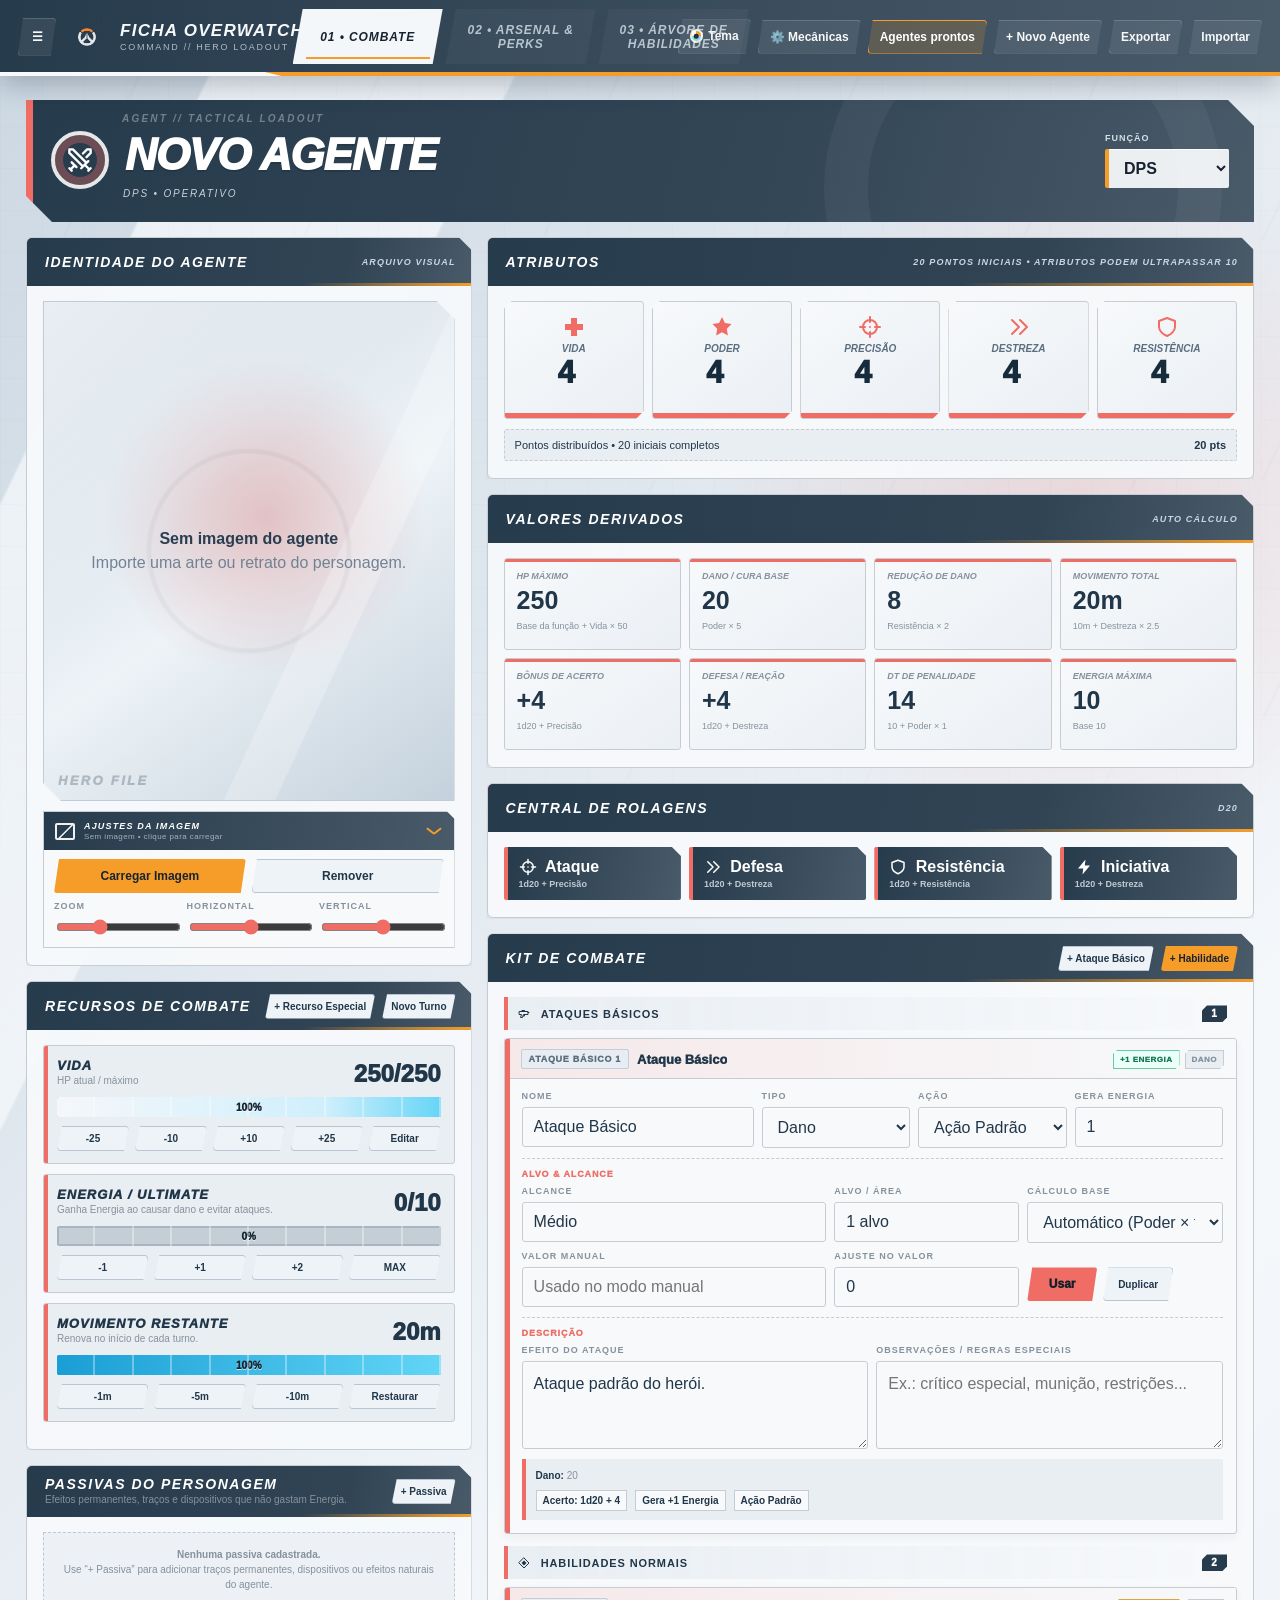
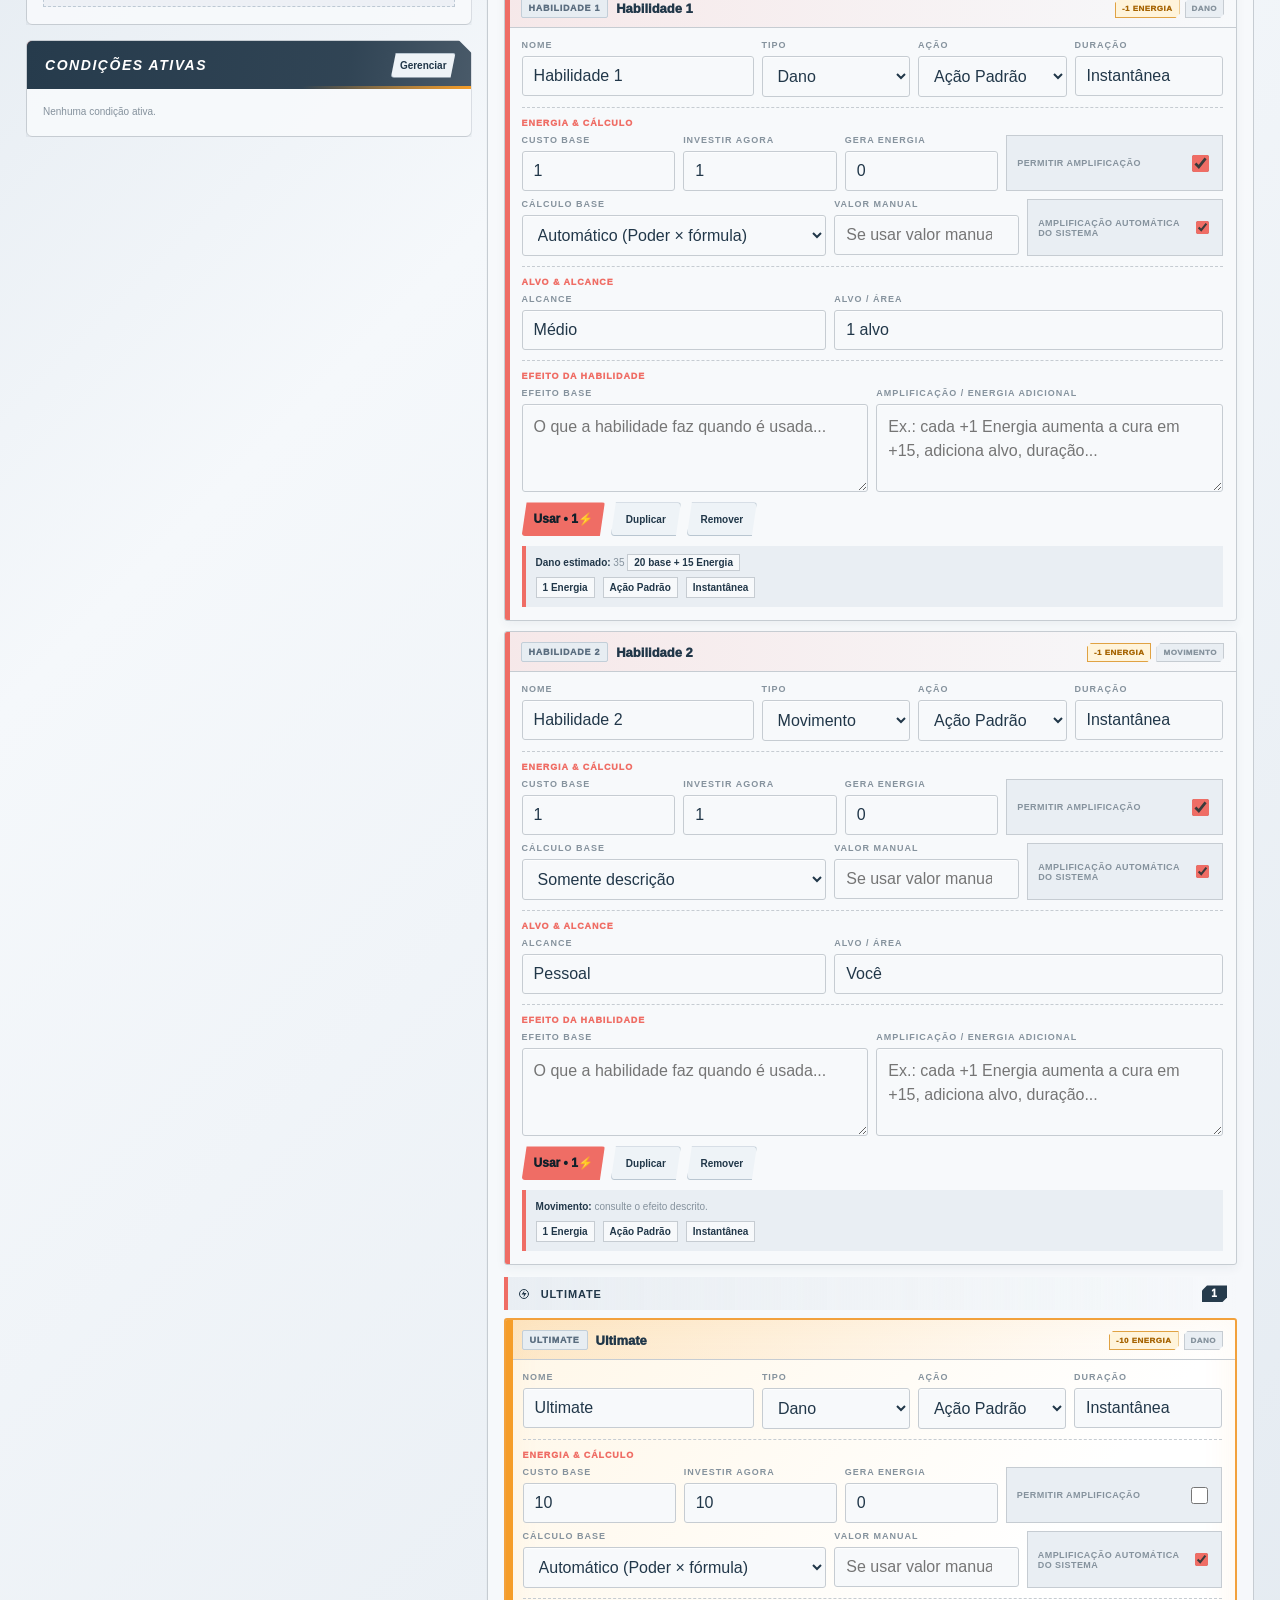
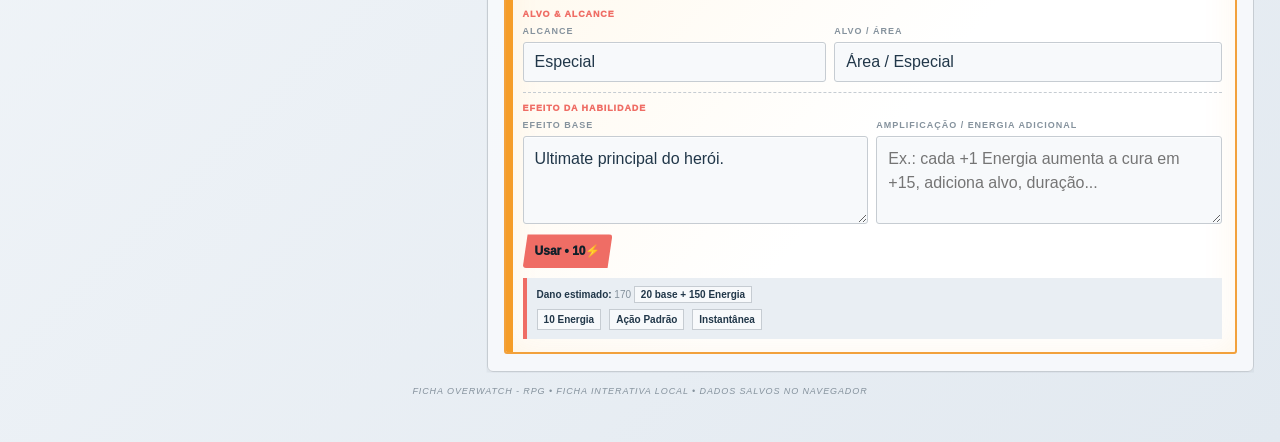
==== commit 4d50cdb8: "Improve character sheet layout and touch controls on mobile" ====
--- a/index.html
+++ b/index.html
@@ -463,18 +463,174 @@
 .top-actions a.btn[href="agentes.html"]:hover{background:var(--orange);color:#172a39}
 .top-actions .mobile-label{display:none}
 @media(max-width:760px){.top-actions .mobile-label{display:inline}.top-actions a.btn[href="agentes.html"]{padding:8px 11px}}
+
+/* Responsive layout: keep the HUD usable without a desktop-sized canvas. */
+:root{--topbar-height:76px}
+html{scroll-padding-top:calc(var(--topbar-height) + 12px);-webkit-text-size-adjust:100%}
+.field,.column,.hero-head-grid>div,.top-tabs,.top-actions,.panel-head>div{min-width:0}
+.input,.hero-name{min-width:0;max-width:100%}
+.summary-grid{grid-template-columns:minmax(0,.9fr) minmax(0,1.55fr)}
+.page2-grid{grid-template-columns:minmax(0,.8fr) minmax(0,1.2fr)}
+.drawer{top:var(--topbar-height);height:calc(100dvh - var(--topbar-height));visibility:hidden}
+.drawer-open .drawer{visibility:visible}
+.drawer-list{min-height:0;overscroll-behavior:contain}
+.agent-card{grid-template-columns:48px minmax(0,1fr) auto;overflow-wrap:anywhere}
+.topbar>.actions-toggle,.tab-mobile,.mobile-shortcuts,.drawer-backdrop{display:none}
+.panel-head h2,.combat-title-name,.item-name,.skill-node-name,.perk-name{overflow-wrap:anywhere}
+button,a,input,select,textarea{-webkit-tap-highlight-color:transparent}
+button,a.btn,.tab,.branch-btn,.filter-chip{touch-action:manipulation}
+button:focus-visible,a:focus-visible{outline:3px solid var(--orange);outline-offset:3px}
+body.mobile-drawer-open,body:has(.modal-backdrop.open){overflow:hidden}
+@media(max-width:1180px){
+  .summary-grid,.page2-grid{grid-template-columns:minmax(0,1fr)}
+  .top-tabs{flex:1 0 100%;min-width:0}
+  .hero-head-grid{flex-wrap:wrap}
+  .hero-head-grid>div:nth-child(2){flex:1}
+  .hero-name{width:100%}
+  .role-select{flex:0 1 210px}
+}
+@media(max-width:900px){
+  .skill-head{grid-template-columns:minmax(0,1fr)}
+  .ph-meter{justify-content:flex-start}
+}
+@media(max-width:760px){
+  .topbar{display:grid;grid-template-columns:44px minmax(0,1fr) 44px;gap:8px;
+    min-height:0;padding:8px max(10px,env(safe-area-inset-right)) 6px max(10px,env(safe-area-inset-left))}
+  .topbar:after{width:28%}
+  .brand{min-width:0;gap:8px}
+  .brand .owmark{width:30px;height:30px;flex-basis:30px}
+  .brand b{font-size:clamp(11px,3.2vw,15px);letter-spacing:.015em;white-space:normal}
+  .brand small{font-size:8px;letter-spacing:.08em}
+  .topbar>.btn.icon{width:44px;height:44px;font-size:19px}
+  .actions-toggle{display:grid!important;grid-row:1;grid-column:3;place-items:center;font-weight:1000}
+  .top-tabs{grid-column:1/-1;display:grid;grid-template-columns:repeat(3,minmax(0,1fr));
+    width:auto;gap:4px;overflow:visible;order:initial}
+  .tab{min-width:0;min-height:44px;padding:9px 4px;font-size:12px;letter-spacing:.025em}
+  .tab-desktop{display:none}.tab-mobile{display:inline}
+  .top-actions{display:none;position:absolute;top:100%;left:8px;right:8px;z-index:90;
+    padding:12px;gap:8px;grid-template-columns:repeat(2,minmax(0,1fr));
+    background:var(--theme-header);border:1px solid var(--orange);box-shadow:var(--shadow)}
+  .topbar.actions-open .top-actions{display:grid}
+  .top-actions .btn{display:flex;align-items:center;justify-content:center;gap:5px;width:100%;min-height:46px}
+  .top-actions .desktop-label{display:inline}.top-actions .mobile-label{display:none}
+  .top-actions .ui-icon{margin-right:0}
+  .app,.app.drawer-open{display:grid;grid-template-columns:minmax(0,1fr);transition:none}
+  main{padding:12px max(10px,env(safe-area-inset-right)) max(24px,env(safe-area-inset-bottom)) max(10px,env(safe-area-inset-left))}
+  .drawer{position:fixed;inset:0 auto 0 0;top:0;width:min(88vw,340px);height:100dvh;
+    z-index:100;transform:translateX(-105%);box-shadow:20px 0 60px #10233366}
+  .drawer-open .drawer{transform:translateX(0)}
+  .drawer-inner{width:100%;padding:max(16px,env(safe-area-inset-top)) 14px max(16px,env(safe-area-inset-bottom))}
+  .drawer-backdrop:not([hidden]){display:block;position:fixed;inset:0;z-index:95;background:#102333a6;backdrop-filter:blur(3px)}
+  .agent-card{min-height:72px}.agent-card b{font-size:15px}.agent-card small{font-size:12px}
+  .hero-head{min-height:0;padding:14px 16px;margin-bottom:12px}
+  .hero-head:before{left:72px;top:11px;font-size:7px;letter-spacing:.11em}
+  .hero-head-grid{display:grid;grid-template-columns:40px minmax(0,1fr);gap:10px;min-height:0}
+  .hero-head .role-icon{width:40px;height:40px;border-width:3px}
+  .role-icon .ui-icon{font-size:20px}
+  .hero-name{width:100%;margin-top:8px;padding:4px 0;min-height:42px;font-size:clamp(23px,7vw,32px);line-height:1.15}
+  .hero-meta{font-size:10px;letter-spacing:.09em;margin-top:0}
+  .hero-head-grid>.role-select{grid-column:1/-1;width:100%;min-width:0;display:grid;grid-template-columns:auto minmax(0,1fr);align-items:center;gap:12px}
+  .hero-head .field label{font-size:11px}
+  .mobile-shortcuts{display:grid;grid-template-columns:repeat(4,minmax(0,1fr));gap:5px;margin:0 0 12px}
+  .mobile-shortcuts a{display:flex;flex:1 1 auto;align-items:center;justify-content:center;min-height:44px;padding:8px;
+    background:var(--theme-surface);border:1px solid var(--theme-line);color:var(--theme-ink);text-decoration:none;
+    font-size:11px;font-weight:900;padding:8px 3px;border-bottom:3px solid var(--role)}
+  .summary-grid{gap:12px}.summary-grid>.column{display:contents}
+  .resources-panel{order:1}.rolls-panel{order:2}.attributes-panel{order:3}.conditions-panel{order:4}
+  .kit-panel{order:5}.passives-panel{order:6}.derived-panel{order:7}.identity-panel{order:8}
+  .panel{min-width:0}.panel-head{flex-wrap:wrap;gap:8px;padding:11px 12px 11px 16px}
+  .panel-head h2{font-size:13px;letter-spacing:.06em;line-height:1.35}
+  .panel-head>.eyebrow{font-size:10px;letter-spacing:.05em;line-height:1.5}
+  .panel-head .helper{color:#d3dee7;font-size:11px}
+  .panel-body{padding:12px}
+  .panel-head-actions,.kit-head-actions{width:100%;justify-content:flex-start}
+  .panel-head-actions .btn,.kit-head-actions .btn{flex:1 1 120px}
+  .btn,.btn.small{min-height:44px;padding:9px 10px;font-size:12px}
+  .input,.theme-hex{font-size:16px;min-height:44px;width:100%}
+  .field label{font-size:11px;letter-spacing:.045em;line-height:1.35}
+  .input{padding:10px 9px}
+  textarea.input{min-height:98px;line-height:1.5}
+  .helper,.empty,.passive-empty,.empty-combat{font-size:12px;line-height:1.6}
+  .resource,.special-resource{padding:12px}
+  .resource-head{align-items:center}.resource-head>div:first-child{min-width:0}
+  .resource-name{font-size:13px;letter-spacing:.04em}
+  .resource-value{font-size:23px;flex-shrink:0;white-space:nowrap}
+  .resource-actions{gap:6px}.resource-actions .btn{flex:1 1 0;min-width:0;padding:8px 4px}
+  .special-resource .resource-actions .btn{flex-basis:56px}
+  .attr-grid{grid-template-columns:repeat(6,minmax(0,1fr));gap:7px}
+  .attr{grid-column:span 2;min-height:100px;padding:10px 4px 7px}
+  .attr:nth-last-child(-n+2){grid-column:span 3}
+  .attr-name{font-size:11px}.attr input{font-size:30px!important;min-height:44px}
+  .attr-total{align-items:center;font-size:12px;line-height:1.5}.attr-total>b{flex-shrink:0}
+  .derived-grid,.roll-grid{grid-template-columns:repeat(2,minmax(0,1fr))}
+  .derived{padding:11px;min-width:0}.derived small,.derived span{font-size:11px;line-height:1.45}
+  .roll-btn{min-height:66px;padding:12px 9px;font-size:13px}.roll-btn small{font-size:11px;line-height:1.5}
+  .passive-fields,.combat-text-grid,.tree-sections{grid-template-columns:minmax(0,1fr)}
+  .combat-card-inner{padding:12px 10px 12px 14px}
+  .combat-card .ability-title-row{flex-wrap:wrap;padding:11px 12px 11px 15px}
+  .combat-title-main{flex-wrap:wrap}.combat-title-name{white-space:normal;font-size:15px;line-height:1.4}
+  .ability-badge,.combat-chip{font-size:10px}
+  .combat-title-tags{display:flex;justify-content:flex-start}
+  .combat-editor-grid,.combat-editor-grid.four,.combat-editor-grid.resources{grid-template-columns:repeat(2,minmax(0,1fr));gap:10px}
+  .combat-editor-grid>.field:has([data-bfield="name"],[data-afield="name"],[data-bfield="action"],[data-afield="action"],[data-bfield="baseMode"],[data-afield="baseMode"]),
+  .combat-editor-grid>.combat-toggle,.combat-editor-grid>.field:has(.combat-actions){grid-column:1/-1}
+  .combat-editor-grid .span2{grid-column:1/-1}
+  .combat-subsection-title,.kit-section-head,.combat-toggle span{font-size:11px;line-height:1.4}
+  .combat-toggle{min-height:48px}.combat-toggle input{width:22px;height:22px;flex-shrink:0}
+  .combat-actions .btn{flex:1 1 80px}
+  .combat-preview,.ability-preview,.item-desc,.perk-effect,.tactical p{font-size:13px;line-height:1.65;overflow-wrap:anywhere}
+  .perk-name,.tactical b,.skill-node-name{font-size:14px;line-height:1.4}
+  .perk-cost,.item-meta,.skill-node-cost,.skill-node-req,.node-state{font-size:11px;line-height:1.5}
+  .perk-top,.item-card-top{flex-wrap:wrap}
+  .summary-box{padding:10px 5px;min-width:0}.summary-box span{font-size:10px}
+  .prof-card{grid-template-columns:minmax(0,1fr) auto auto;align-items:center}
+  .prof-card>.wide{grid-column:1/-1}
+  .item-editor{grid-template-columns:repeat(2,minmax(0,1fr))}.item-editor>.btn{grid-column:1/-1}
+  .form-grid,.form-grid.three{grid-template-columns:minmax(0,1fr)}
+  .filter-chip,.branch-btn{font-size:12px;min-height:44px;padding:10px}
+  .filter-row{gap:6px}.filter-chip{flex:1 1 70px}
+  .skill-head{grid-template-columns:minmax(0,1fr);padding:10px}
+  .ph-meter{display:grid;grid-template-columns:repeat(3,minmax(0,1fr));gap:7px;align-items:end}
+  #phTotalInput{width:100%!important}.ph-meter>.btn{grid-column:1/-1}
+  .ph-box{min-height:60px;padding:10px 5px;font-size:11px}.ph-box b{font-size:19px}
+  .skill-branch-select .branch-btn{flex:1 1 100px}.tree-intro h3{font-size:22px}
+  .tree-intro p,.skill-node-text{font-size:13px;line-height:1.65}
+  .portrait{min-height:260px;height:300px}.portrait img{max-height:280px}
+  .portrait-empty{padding:18px;font-size:13px;line-height:1.5}
+  .portrait-sliders{grid-template-columns:minmax(0,1fr)}.range{min-height:40px;margin:0}
+  .portrait-tools-toggle{min-height:48px}.portrait-tools-copy b{font-size:11px}.portrait-tools-copy small{font-size:10px}
+  .modal-backdrop{padding:max(8px,env(safe-area-inset-top)) max(8px,env(safe-area-inset-right)) max(8px,env(safe-area-inset-bottom)) max(8px,env(safe-area-inset-left))}
+  .modal,.theme-modal,.mechanics-modal{width:100%;max-height:calc(100dvh - 16px - env(safe-area-inset-top) - env(safe-area-inset-bottom));min-height:0}
+  .modal-head{flex-shrink:0;gap:10px;padding:11px 12px}.modal-head>div{min-width:0}.modal-head .btn{flex-shrink:0}
+  .modal-body{min-height:0;overscroll-behavior:contain;padding:12px}
+  .theme-modal .modal-body,.mechanics-modal .modal-body{display:block;max-height:none;overflow:auto}
+  .theme-editor,.mechanics-editor,.mechanics-sidebar{overflow:visible;padding:14px}
+  .theme-colors,.mechanic-map-grid,.mechanic-formula-grid,.special-editor-top,.special-editor-fields{grid-template-columns:minmax(0,1fr)}
+  .special-editor-fields .wide,.special-editor-fields .full{grid-column:auto}
+  .mechanic-map-row{grid-template-columns:minmax(0,1fr)}
+  .mechanic-inline,.mechanic-inline.two{grid-template-columns:repeat(2,minmax(0,1fr))}
+  .mechanic-map-row b,.mechanic-formula-card>strong,.theme-color-info label{font-size:12px}
+  .mechanic-map-row small,.mechanic-formula-live,.mechanics-section-head span,.special-editor-preview,.theme-follow{font-size:12px;line-height:1.5}
+  .theme-preset{min-height:44px;font-size:11px}
+  .theme-modal-actions .btn,.mechanics-actions .btn{flex:1 1 120px}
+  .condition-btn{padding:13px}.condition-btn b{font-size:14px}.condition-btn p{font-size:13px;line-height:1.6}
+  .toast{left:12px;right:12px;bottom:max(12px,env(safe-area-inset-bottom));min-width:0;max-width:none;font-size:13px;line-height:1.5}
+  .footer{font-size:10px;line-height:1.6;padding:18px 8px}
+}
+@media(prefers-reduced-motion:reduce){html{scroll-behavior:auto}.page,.portrait-tools-body{animation:none}.app,.drawer,.btn{transition:none}}
 </style>
 </head>
 <body>
 <div class="topbar">
-  <button class="btn icon ghost" id="drawerBtn" title="Agentes">☰</button>
+  <button class="btn icon ghost" id="drawerBtn" title="Agentes" aria-label="Meus agentes" aria-controls="drawer" aria-expanded="false">☰</button>
   <div class="brand"><div class="owmark" aria-hidden="true"></div><div><b>Ficha Overwatch - RPG</b><small>Command // Hero Loadout</small></div></div>
   <div class="top-tabs">
-    <button class="tab active" data-page="page1">01 • Combate</button>
-    <button class="tab" data-page="page2">02 • Arsenal & Perks</button>
-    <button class="tab" data-page="page3">03 • Árvore de Habilidades</button>
+    <button class="tab active" data-page="page1"><span class="tab-desktop">01 • Combate</span><span class="tab-mobile">Combate</span></button>
+    <button class="tab" data-page="page2"><span class="tab-desktop">02 • Arsenal & Perks</span><span class="tab-mobile">Arsenal</span></button>
+    <button class="tab" data-page="page3"><span class="tab-desktop">03 • Árvore de Habilidades</span><span class="tab-mobile">Árvore</span></button>
   </div>
-  <div class="top-actions">
+  <button class="btn icon actions-toggle" id="actionsToggle" aria-label="Opções da ficha" aria-controls="sheetActions" aria-expanded="false">⋯</button>
+  <div class="top-actions" id="sheetActions">
     <button class="btn" id="themeBtn" title="Personalizar as cores deste agente"><span class="ui-icon icon-theme" aria-hidden="true"></span><span class="desktop-label">Tema</span></button>
     <button class="btn" id="mechanicsBtn" title="Alterar fórmulas, substituições de atributo e recursos especiais deste agente">⚙️ <span class="desktop-label">Mecânicas</span></button>
     <a class="btn" href="agentes.html" title="Biblioteca de agentes prontos" aria-label="Abrir biblioteca de agentes"><span class="desktop-label">Agentes prontos</span><span class="mobile-label">Agentes</span></a>
@@ -484,8 +640,9 @@
     <input type="file" id="importFile" accept="application/json,.json" hidden />
   </div>
 </div>
+<div class="drawer-backdrop" id="drawerBackdrop" hidden></div>
 <div class="app" id="app">
-  <aside class="drawer" id="drawer"><div class="drawer-inner">
+  <aside class="drawer" id="drawer" aria-label="Meus agentes" inert><div class="drawer-inner">
     <div class="drawer-head"><div><div class="eyebrow">Banco local</div><b>Agentes</b></div><button class="btn small" id="closeDrawerBtn">Fechar</button></div>
     <div class="drawer-list" id="agentList"></div>
   </div></aside>
@@ -494,15 +651,16 @@
       <div class="hero-head">
         <div class="hero-head-grid">
           <div class="role-icon role-dps" id="roleIcon"><span class="ui-icon icon-role-dps" aria-hidden="true"></span></div>
-          <div><input id="heroName" class="hero-name" value="Novo Agente" /><div class="hero-meta" id="heroMeta">DPS • Operativo</div></div>
+          <div><input id="heroName" class="hero-name" value="Novo Agente" aria-label="Nome do agente" /><div class="hero-meta" id="heroMeta">DPS • Operativo</div></div>
           <div class="field role-select"><label>Função</label><select id="roleSelect" class="input"><option>DPS</option><option>Suporte</option><option>Tanque</option></select></div>
         </div>
       </div>
 
       <div class="page active" id="page1">
+        <nav class="mobile-shortcuts" aria-label="Seções de combate"><a href="#combatResources">Recursos</a><a href="#combatAttributes">Atributos</a><a href="#combatKit">Habilidades</a><a href="#agentPortrait">Retrato</a></nav>
         <div class="grid summary-grid">
           <div class="column">
-            <div class="panel"><div class="panel-head"><h2>Identidade do Agente</h2><span class="eyebrow">Arquivo Visual</span></div><div class="panel-body">
+            <div class="panel identity-panel" id="agentPortrait"><div class="panel-head"><h2>Identidade do Agente</h2><span class="eyebrow">Arquivo Visual</span></div><div class="panel-body">
               <div class="portrait" id="portrait"><img id="portraitImg" hidden /><div class="portrait-empty" id="portraitEmpty"><b>Sem imagem do agente</b>Importe uma arte ou retrato do personagem.</div></div>
               <div class="portrait-tools" id="portraitTools">
                 <button class="portrait-tools-toggle" id="portraitToolsToggle" type="button" aria-expanded="true">
@@ -520,34 +678,34 @@
               </div>
             </div></div>
 
-            <div class="panel"><div class="panel-head"><h2>Recursos de Combate</h2><div class="panel-head-actions"><button class="btn small" id="addSpecialResourceBtn">+ Recurso Especial</button><button class="btn small" id="resetTurnBtn">Novo Turno</button></div></div><div class="panel-body">
+            <div class="panel resources-panel" id="combatResources"><div class="panel-head"><h2>Recursos de Combate</h2><div class="panel-head-actions"><button class="btn small" id="addSpecialResourceBtn">+ Recurso Especial</button><button class="btn small" id="resetTurnBtn">Novo Turno</button></div></div><div class="panel-body">
               <div class="resource"><div class="resource-head"><div><div class="resource-name">Vida</div><div class="helper">HP atual / máximo</div></div><div class="resource-value"><span id="hpCurrentText">0</span>/<span id="hpMaxText">0</span></div></div><div class="bar hp"><div class="bar-fill" id="hpFill"></div><span id="hpPct">0%</span></div><div class="resource-actions"><button class="btn small" data-hp="-25">-25</button><button class="btn small" data-hp="-10">-10</button><button class="btn small" data-hp="10">+10</button><button class="btn small" data-hp="25">+25</button><button class="btn small" id="setHpBtn">Editar</button></div></div>
               <div class="resource" style="margin-top:10px"><div class="resource-head"><div><div class="resource-name">Energia / Ultimate</div><div class="helper" id="energyGainText"></div></div><div class="resource-value"><span id="energyCurrentText">0</span>/<span id="energyMaxText">10</span></div></div><div class="bar energy"><div class="bar-fill" id="energyFill"></div><span id="energyPct">0%</span></div><div class="resource-actions"><button class="btn small" data-energy="-1">-1</button><button class="btn small" data-energy="1">+1</button><button class="btn small" data-energy="2">+2</button><button class="btn small" id="maxEnergyBtn">MAX</button></div></div>
               <div class="resource" style="margin-top:10px"><div class="resource-head"><div><div class="resource-name">Movimento Restante</div><div class="helper">Renova no início de cada turno.</div></div><div class="resource-value"><span id="moveCurrentText">0</span>m</div></div><div class="bar move"><div class="bar-fill" id="moveFill"></div><span id="movePct">0%</span></div><div class="resource-actions"><button class="btn small" data-move="-1">-1m</button><button class="btn small" data-move="-5">-5m</button><button class="btn small" data-move="-10">-10m</button><button class="btn small" id="resetMoveBtn">Restaurar</button></div></div>
               <div class="special-resource-list" id="specialResourceList"></div>
             </div></div>
 
-            <div class="panel"><div class="panel-head"><div><h2>Passivas do Personagem</h2><div class="helper">Efeitos permanentes, traços e dispositivos que não gastam Energia.</div></div><button class="btn small" id="addPassiveBtn">+ Passiva</button></div><div class="panel-body"><div class="passive-list" id="passiveList"></div></div></div>
-
-            <div class="panel"><div class="panel-head"><h2>Condições Ativas</h2><button class="btn small" id="conditionsBtn">Gerenciar</button></div><div class="panel-body"><div class="status-strip" id="activeConditions"></div></div></div>
+            <div class="panel passives-panel"><div class="panel-head"><div><h2>Passivas do Personagem</h2><div class="helper">Efeitos permanentes, traços e dispositivos que não gastam Energia.</div></div><button class="btn small" id="addPassiveBtn">+ Passiva</button></div><div class="panel-body"><div class="passive-list" id="passiveList"></div></div></div>
+
+            <div class="panel conditions-panel"><div class="panel-head"><h2>Condições Ativas</h2><button class="btn small" id="conditionsBtn">Gerenciar</button></div><div class="panel-body"><div class="status-strip" id="activeConditions"></div></div></div>
           </div>
 
           <div class="column">
-            <div class="panel"><div class="panel-head"><h2>Atributos</h2><span class="eyebrow">20 pontos iniciais • atributos podem ultrapassar 10</span></div><div class="panel-body">
+            <div class="panel attributes-panel" id="combatAttributes"><div class="panel-head"><h2>Atributos</h2><span class="eyebrow">20 pontos iniciais • atributos podem ultrapassar 10</span></div><div class="panel-body">
               <div class="attr-grid" id="attrGrid"></div>
               <div class="attr-total" id="attrTotalBox"><span id="attrPointLabel">Pontos distribuídos • Inicial: 20</span><b><span id="attrSpent">0</span> pts</b></div>
             </div></div>
 
-            <div class="panel"><div class="panel-head"><h2>Valores Derivados</h2><span class="eyebrow">Auto cálculo</span></div><div class="panel-body"><div class="derived-grid" id="derivedGrid"></div></div></div>
-
-            <div class="panel"><div class="panel-head"><h2>Central de Rolagens</h2><span class="eyebrow">d20</span></div><div class="panel-body"><div class="roll-grid">
+            <div class="panel derived-panel"><div class="panel-head"><h2>Valores Derivados</h2><span class="eyebrow">Auto cálculo</span></div><div class="panel-body"><div class="derived-grid" id="derivedGrid"></div></div></div>
+
+            <div class="panel rolls-panel"><div class="panel-head"><h2>Central de Rolagens</h2><span class="eyebrow">d20</span></div><div class="panel-body"><div class="roll-grid">
               <button class="roll-btn" data-roll="attack"><span class="roll-main"><span class="ui-icon icon-precision" aria-hidden="true"></span>Ataque</span><small data-roll-hint="attack">1d20 + Precisão</small></button>
               <button class="roll-btn" data-roll="defense"><span class="roll-main"><span class="ui-icon icon-dexterity" aria-hidden="true"></span>Defesa</span><small data-roll-hint="defense">1d20 + Destreza</small></button>
               <button class="roll-btn" data-roll="resistance"><span class="roll-main"><span class="ui-icon icon-resistance" aria-hidden="true"></span>Resistência</span><small data-roll-hint="resistance">1d20 + Resistência</small></button>
               <button class="roll-btn" data-roll="initiative"><span class="roll-main"><span class="ui-icon icon-bolt" aria-hidden="true"></span>Iniciativa</span><small data-roll-hint="initiative">1d20 + Destreza</small></button>
             </div></div></div>
 
-            <div class="panel"><div class="panel-head"><h2>Kit de Combate</h2><div class="kit-head-actions"><button class="btn small" id="addBasicAttackBtn">+ Ataque Básico</button><button class="btn small primary" id="addAbilityBtn">+ Habilidade</button></div></div><div class="panel-body">
+            <div class="panel kit-panel" id="combatKit"><div class="panel-head"><h2>Kit de Combate</h2><div class="kit-head-actions"><button class="btn small" id="addBasicAttackBtn">+ Ataque Básico</button><button class="btn small primary" id="addAbilityBtn">+ Habilidade</button></div></div><div class="panel-body">
               <div class="kit-section">
                 <div class="kit-section-head"><strong class="kit-title"><span class="ui-icon icon-weapon" aria-hidden="true"></span>Ataques Básicos</strong><span class="kit-count" id="basicAttackCount">0</span></div>
                 <div class="ability-list" id="basicAttackList"></div>
@@ -747,7 +905,16 @@
   selectedTree:'',purchasedNodes:[],phTotal:0,page:'page1'} }
 function defaultState(){const h=defaultHero();return {version:1,currentId:h.id,heroes:[h],drawer:false,perkFilter:'Todos'}}
 let state=load();
-function load(){try{const raw=localStorage.getItem(STORAGE_KEY);if(raw){const s=JSON.parse(raw);if(s&&Array.isArray(s.heroes)&&s.heroes.length)return s}}catch(e){}return defaultState()}
+const FIKA_NEW_PORTRAIT='https://n4nd0-hub.github.io/Overwatch-RPG/assets/jetpack-cat-fika.webp';
+function migrateFikaPortrait(h){
+  if(!h || !(h._templateId==='jetpack-cat-overwatch-rpg-2026-v1'||/^(jetpack\s*cat|fika)$/i.test(String(h.name||'').trim())))return;
+  const prior=String(h.image||'');
+  if(!prior || prior.includes('Jetpack_Cat_full_portrait.png')){
+    h.image=FIKA_NEW_PORTRAIT;
+    h.imageScale=1;h.imageX=0;h.imageY=0;
+  }
+}
+function load(){try{const raw=localStorage.getItem(STORAGE_KEY);if(raw){const s=JSON.parse(raw);if(s&&Array.isArray(s.heroes)&&s.heroes.length){s.heroes.forEach(migrateFikaPortrait);return s}}}catch(e){}return defaultState()}
 function save(){try{localStorage.setItem(STORAGE_KEY,JSON.stringify(state))}catch(e){toast('Falha ao salvar localmente.','bad')}}
 function hero(){return state.heroes.find(h=>h.id===state.currentId)||state.heroes[0]}
 function clamp(n,min,max){return Math.max(min,Math.min(max,n))}
@@ -828,9 +995,9 @@
 function setThemePreset(name){const preset=THEME_PRESETS[name];if(!preset)return;hero().theme=clone(preset);applyAgentTheme();syncThemeModal();save();toast('Tema aplicado a '+(hero().name||'este agente')+'.','good')}
 function updateRoleTheme(){const h=hero(),m=ROLE_META[h.role];ensureTheme(h);applyAgentTheme();const ri=document.getElementById('roleIcon');ri.className='role-icon role-'+(h.role==='Suporte'?'support':h.role==='Tanque'?'tank':'dps');ri.innerHTML=roleIconHtml(h.role);document.getElementById('heroMeta').textContent=h.role+' • Operativo';document.getElementById('energyGainText').textContent=m.gain}
 function renderAll(){const h=hero();ensureMechanics(h);ensureCombatKit(h);updateRoleTheme();document.getElementById('heroName').value=h.name;document.getElementById('roleSelect').value=h.role;renderAgents();renderPortrait();renderAttributes();renderDerived();renderResources();renderPassives();renderConditions();renderAbilities();renderProficiencies();renderItems();renderPerks();renderTactical();renderTree();renderRollHints();showPage(h.page||'page1',false);save()}
-function renderAgents(){const box=document.getElementById('agentList');box.innerHTML='';state.heroes.forEach(h=>{const d=document.createElement('div');d.className='agent-card'+(h.id===state.currentId?' active':'');d.innerHTML=`${h.image?`<img src="${h.image}">`:`<div style="width:48px;height:48px;border-radius:10px;background:#0c141c;display:grid;place-items:center;font-size:20px">${ROLE_META[h.role].icon}</div>`}<div><b>${esc(h.name||'Sem nome')}</b><small>${h.role}</small></div><button class="btn small danger" title="Excluir">×</button>`;d.addEventListener('click',e=>{if(e.target.closest('.danger')){e.stopPropagation();if(state.heroes.length===1)return toast('Você precisa manter pelo menos um agente.','bad');if(confirm('Excluir este agente?')){state.heroes=state.heroes.filter(x=>x.id!==h.id);if(state.currentId===h.id)state.currentId=state.heroes[0].id;renderAll()}return}state.currentId=h.id;renderAll()});box.appendChild(d)})}
+function renderAgents(){const box=document.getElementById('agentList');box.innerHTML='';state.heroes.forEach(h=>{const d=document.createElement('div');d.className='agent-card'+(h.id===state.currentId?' active':'');d.innerHTML=`${h.image?`<img src="${h.image}">`:`<div style="width:48px;height:48px;border-radius:10px;background:#0c141c;display:grid;place-items:center;font-size:20px">${ROLE_META[h.role].icon}</div>`}<div><b>${esc(h.name||'Sem nome')}</b><small>${h.role}</small></div><button class="btn small danger" title="Excluir">×</button>`;d.addEventListener('click',e=>{if(e.target.closest('.danger')){e.stopPropagation();if(state.heroes.length===1)return toast('Você precisa manter pelo menos um agente.','bad');if(confirm('Excluir este agente?')){state.heroes=state.heroes.filter(x=>x.id!==h.id);if(state.currentId===h.id)state.currentId=state.heroes[0].id;renderAll()}return}state.currentId=h.id;if(phoneLayout.matches)setDrawer(false);renderAll()});d.tabIndex=0;d.setAttribute('role','button');d.setAttribute('aria-label','Abrir agente '+(h.name||'Sem nome'));d.addEventListener('keydown',e=>{if(e.target===d&&(e.key==='Enter'||e.key===' ')){e.preventDefault();d.click()}});box.appendChild(d)})}
 function renderPortrait(){const h=hero(),img=document.getElementById('portraitImg'),empty=document.getElementById('portraitEmpty'),tools=document.getElementById('portraitTools'),toggle=document.getElementById('portraitToolsToggle'),status=document.getElementById('portraitToolsStatus');if(h.imageToolsCollapsed===undefined)h.imageToolsCollapsed=false;if(h.image){img.src=h.image;img.hidden=false;empty.hidden=true}else{img.hidden=true;empty.hidden=false}document.getElementById('imgScale').value=h.imageScale??1;document.getElementById('imgX').value=h.imageX??0;document.getElementById('imgY').value=h.imageY??0;img.style.setProperty('--imgscale',h.imageScale??1);img.style.setProperty('--imgx',(h.imageX??0)+'px');img.style.setProperty('--imgy',(h.imageY??0)+'px');if(tools)tools.classList.toggle('collapsed',!!h.imageToolsCollapsed);if(toggle)toggle.setAttribute('aria-expanded',h.imageToolsCollapsed?'false':'true');if(status)status.textContent=h.image?(h.imageToolsCollapsed?'Imagem configurada • clique para editar':'Posição e escala do retrato'):'Sem imagem • clique para carregar'}
-function renderAttributes(){const h=hero(),box=document.getElementById('attrGrid');box.innerHTML='';ATTRS.forEach(([k,ic,n])=>{const d=document.createElement('div');d.className='attr';d.innerHTML=`<div class="attr-icon">${iconHtml(ic)}</div><div class="attr-name">${n}</div><input type="number" min="0" step="1" value="${num(h.attrs[k])}" data-attr="${k}">`;box.appendChild(d)});const sp=attrSpent(),totalBox=document.getElementById('attrTotalBox'),pointLabel=document.getElementById('attrPointLabel');document.getElementById('attrSpent').textContent=sp;totalBox.classList.toggle('bad',sp<20);totalBox.classList.toggle('over',sp>20);pointLabel.textContent=sp<20?`Pontos distribuídos • ${20-sp} restantes dos 20 iniciais`:sp===20?'Pontos distribuídos • 20 iniciais completos':`Pontos distribuídos • +${sp-20} além dos 20 iniciais`;box.querySelectorAll('[data-attr]').forEach(i=>i.onchange=()=>{const v=Math.max(0,num(i.value));hero().attrs[i.dataset.attr]=v;syncCurrentToMax();renderAttributes();renderDerived();renderResources();renderAbilities();renderRollHints();save()})}
+function renderAttributes(){const h=hero(),box=document.getElementById('attrGrid');box.innerHTML='';ATTRS.forEach(([k,ic,n])=>{const d=document.createElement('div');d.className='attr';d.innerHTML=`<div class="attr-icon">${iconHtml(ic)}</div><div class="attr-name">${n}</div><input type="number" min="0" step="1" value="${num(h.attrs[k])}" data-attr="${k}" aria-label="${n}">`;box.appendChild(d)});const sp=attrSpent(),totalBox=document.getElementById('attrTotalBox'),pointLabel=document.getElementById('attrPointLabel');document.getElementById('attrSpent').textContent=sp;totalBox.classList.toggle('bad',sp<20);totalBox.classList.toggle('over',sp>20);pointLabel.textContent=sp<20?`Pontos distribuídos • ${20-sp} restantes dos 20 iniciais`:sp===20?'Pontos distribuídos • 20 iniciais completos':`Pontos distribuídos • +${sp-20} além dos 20 iniciais`;box.querySelectorAll('[data-attr]').forEach(i=>i.onchange=()=>{const v=Math.max(0,num(i.value));hero().attrs[i.dataset.attr]=v;syncCurrentToMax();renderAttributes();renderDerived();renderResources();renderAbilities();renderRollHints();save()})}
 function formulaSummary(kind){const f=ensureMechanics().formulas[kind];if(kind==='hp'){const base=f.useRoleBase?'Base da função':num(f.base);return `${base} + ${attrUseLabel('life')} × ${num(f.mult,50)}${num(f.flat)?` ${num(f.flat)>0?'+':'-'} ${Math.abs(num(f.flat))}`:''}`}if(kind==='damage')return `${attrUseLabel('power')} × ${num(f.mult,5)}${num(f.flat)?` ${num(f.flat)>0?'+':'-'} ${Math.abs(num(f.flat))}`:''}`;if(kind==='reduction')return `${attrUseLabel('resistance')} × ${num(f.mult,2)}${num(f.flat)?` ${num(f.flat)>0?'+':'-'} ${Math.abs(num(f.flat))}`:''}`;if(kind==='movement')return `${num(f.base,10)}m + ${attrUseLabel('dexterity')} × ${num(f.mult,2.5)}${num(f.flat)?` ${num(f.flat)>0?'+':'-'} ${Math.abs(num(f.flat))}`:''}`;if(kind==='dt')return `${num(f.base,10)} + ${attrUseLabel('power')} × ${num(f.mult,1)}${num(f.flat)?` ${num(f.flat)>0?'+':'-'} ${Math.abs(num(f.flat))}`:''}`;return `Base ${num(f.base,10)}${num(f.flat)?` ${num(f.flat)>0?'+':'-'} ${Math.abs(num(f.flat))}`:''}`}
 function renderDerived(){const vals=[['HP Máximo',maxHp(),formulaSummary('hp')],['Dano / Cura Base',baseDamage(),formulaSummary('damage')],['Redução de Dano',damageReduction(),formulaSummary('reduction')],['Movimento Total',totalMove()+'m',formulaSummary('movement')],['Bônus de Acerto','+'+mechAttr('precision'),'1d20 + '+attrUseLabel('precision')],['Defesa / Reação','+'+mechAttr('dexterity'),'1d20 + '+attrUseLabel('dexterity')],['DT de Penalidade',effectDt(),formulaSummary('dt')],['Energia Máxima',maxEnergy(),formulaSummary('energy')]];document.getElementById('derivedGrid').innerHTML=vals.map(v=>`<div class="derived"><small>${v[0]}</small><b>${v[1]}</b><span>${v[2]}</span></div>`).join('')}
 
@@ -883,7 +1050,7 @@
 function requirementMet(tree,node){const req=(node.req||'').trim();if(!req)return true;const set=new Set(hero().purchasedNodes),low=req.toLowerCase();const counts=sectionCounts(tree);if(low.includes('pelo menos 3 nós de cada'))return counts.every(c=>c>=3);if(low.includes('pelo menos 1 nó de cada'))return counts.every(c=>c>=1);if(node.name==='Sniper da Overwatch')return set.has('Mira Cirúrgica')&&counts[0]>=2&&counts[2]>=1;if(low.includes(' ou ')){return req.split(/\s+OU\s+/i).some(x=>set.has(x.trim()))}if(req.includes('+')){return req.split('+').every(part=>{const x=part.trim();if(/^qualquer/i.test(x))return true;return set.has(x)})}return set.has(req)}
 function renderTree(){const h=hero(),roleTrees=TREE_DATA[h.role]||{};const names=Object.keys(roleTrees);if(h.selectedTree&&!roleTrees[h.selectedTree]){h.selectedTree='';h.purchasedNodes=[]}document.getElementById('branchSelect').innerHTML=names.map(n=>`<button class="branch-btn ${h.selectedTree===n?'active':''} ${h.selectedTree&&h.selectedTree!==n&&h.purchasedNodes.length?'locked':''}" data-branch="${esc(n)}">${esc(n)}</button>`).join('');document.querySelectorAll('[data-branch]').forEach(b=>b.onclick=()=>{const n=b.dataset.branch;if(h.selectedTree&&h.selectedTree!==n&&h.purchasedNodes.length)return toast('O Ramo está travado. Resete a árvore para trocar.','bad');h.selectedTree=n;h.purchasedNodes=[];renderTree();save()});document.getElementById('phTotalInput').value=h.phTotal||0;document.getElementById('phSpent').textContent=phSpent();document.getElementById('phRemaining').textContent=Math.max(0,(h.phTotal||0)-phSpent());const box=document.getElementById('treeContent');const tree=currentTree();if(!tree){box.innerHTML='<div class="empty">Selecione um Ramo acima para abrir a árvore da sua Função.</div>';return}box.innerHTML=`<div class="tree-intro"><div class="eyebrow">${h.role} • Ramo escolhido</div><h3>${esc(h.selectedTree)}</h3><p>${esc(tree.description||'')}</p></div><div class="tree-sections">${tree.sections.map((s,si)=>`<div class="tree-section ${si>=3?'final':''}"><div class="tree-section-title">${esc(s.name)}</div><div class="node-list">${s.nodes.map(n=>{const bought=h.purchasedNodes.includes(n.name),ok=requirementMet(tree,n),enough=(h.phTotal||0)-phSpent()>=n.cost;return `<div class="skill-node ${bought?'purchased':''} ${!bought&&(!ok||!enough)?'unavailable':''}" data-node="${esc(n.name)}"><div class="skill-node-top"><div class="skill-node-name">${esc(n.name)}</div><div class="skill-node-cost">${n.cost} PH</div></div>${n.req?`<div class="skill-node-req">Requisito: ${esc(n.req)}</div>`:''}<div class="skill-node-text">${esc(n.text)}</div><div class="node-state ${bought||ok?'ok':'no'}">${bought?'✓ ADQUIRIDO':!ok?'REQUISITO PENDENTE':enough?'DISPONÍVEL':'PH INSUFICIENTE'}</div></div>`}).join('')}</div></div>`).join('')}</div>`;document.querySelectorAll('[data-node]').forEach(n=>n.onclick=()=>toggleNode(n.dataset.node))}
 function toggleNode(name){const h=hero(),tree=currentTree();if(!tree)return;let node=null;for(const s of tree.sections){node=s.nodes.find(n=>n.name===name);if(node)break}if(!node)return;if(h.purchasedNodes.includes(name)){const dependents=[];for(const s of tree.sections)for(const n of s.nodes)if(h.purchasedNodes.includes(n.name)&&n.req&&n.req.includes(name))dependents.push(n.name);if(dependents.length&&!confirm('Outros nós podem depender deste. Remover mesmo assim?'))return;h.purchasedNodes=h.purchasedNodes.filter(n=>n!==name);renderTree();save();return}if(!requirementMet(tree,node))return toast('Requisito ainda não cumprido.','bad');if((h.phTotal||0)-phSpent()<node.cost)return toast('PH insuficiente.','bad');h.purchasedNodes.push(name);renderTree();save();toast('Nó adquirido: '+name,'good')}
-function showPage(id,write=true){document.querySelectorAll('.page').forEach(p=>p.classList.toggle('active',p.id===id));document.querySelectorAll('.tab').forEach(t=>t.classList.toggle('active',t.dataset.page===id));if(write){hero().page=id;save()}}
+function showPage(id,write=true){document.querySelectorAll('.page').forEach(p=>p.classList.toggle('active',p.id===id));document.querySelectorAll('.tab').forEach(t=>{const active=t.dataset.page===id;t.classList.toggle('active',active);t.setAttribute('aria-pressed',String(active))});if(write){hero().page=id;save();if(phoneLayout.matches)window.scrollTo({top:0,behavior:'instant'})}}
 function renderRollHints(){const hints={attack:`1d20 + ${attrUseLabel('precision')}`,defense:`1d20 + ${attrUseLabel('dexterity')}`,resistance:`1d20 + ${attrUseLabel('resistance')}`,initiative:`1d20 + ${attrUseLabel('dexterity')}`};document.querySelectorAll('[data-roll-hint]').forEach(el=>el.textContent=hints[el.dataset.rollHint]||'')}
 function optionAttrs(selected){return ATTRS.map(([k,ic,n])=>`<option value="${k}" ${k===selected?'selected':''}>${n}</option>`).join('')}
 function recalcAgent(){syncCurrentToMax();renderDerived();renderResources();renderAbilities();renderRollHints();save()}
@@ -905,8 +1072,51 @@
 
 
 // Events
+const phoneLayout=window.matchMedia('(max-width:760px)');
+function setActionsOpen(open){
+  document.querySelector('.topbar').classList.toggle('actions-open',open);
+  document.getElementById('actionsToggle').setAttribute('aria-expanded',String(open));
+}
+function syncDrawer(){
+  const open=!!state.drawer,mobile=phoneLayout.matches,drawer=document.getElementById('drawer');
+  document.getElementById('app').classList.toggle('drawer-open',open);
+  document.getElementById('drawerBtn').setAttribute('aria-expanded',String(open));
+  drawer.inert=!open;
+  drawer.setAttribute('role',mobile?'dialog':'complementary');
+  if(open&&mobile)drawer.setAttribute('aria-modal','true');else drawer.removeAttribute('aria-modal');
+  document.getElementById('drawerBackdrop').hidden=!(open&&mobile);
+  document.body.classList.toggle('mobile-drawer-open',open&&mobile);
+  document.querySelector('main').inert=open&&mobile;
+  document.querySelector('.topbar').inert=open&&mobile;
+}
+function setDrawer(open){
+  state.drawer=!!open;setActionsOpen(false);syncDrawer();save();
+  if(phoneLayout.matches)document.getElementById(open?'closeDrawerBtn':'drawerBtn').focus({preventScroll:true});
+}
+document.getElementById('actionsToggle').onclick=()=>setActionsOpen(document.getElementById('actionsToggle').getAttribute('aria-expanded')!=='true');
+document.getElementById('drawerBackdrop').onclick=()=>setDrawer(false);
+document.addEventListener('click',e=>{
+  if(!e.target.closest('#actionsToggle,#sheetActions')||e.target.closest('#sheetActions .btn'))setActionsOpen(false);
+  if(e.target.closest('#sheetActions .btn'))document.querySelector('.modal-backdrop.open .modal-head button')?.focus();
+});
+document.addEventListener('keydown',e=>{
+  if(e.key==='Escape'){
+    const modal=document.querySelector('.modal-backdrop.open');
+    if(modal){modal.classList.remove('open');document.getElementById('actionsToggle').focus({preventScroll:true})}
+    else if(state.drawer)setDrawer(false);
+    else{setActionsOpen(false);if(phoneLayout.matches)document.getElementById('actionsToggle').focus({preventScroll:true})}
+  }
+  if(e.key==='Tab'&&state.drawer&&phoneLayout.matches){
+    const nodes=Array.from(document.querySelectorAll('#drawer button,#drawer [tabindex="0"]')).filter(el=>!el.disabled),first=nodes[0],last=nodes[nodes.length-1];
+    if(e.shiftKey&&document.activeElement===first){e.preventDefault();last?.focus()}
+    else if(!e.shiftKey&&document.activeElement===last){e.preventDefault();first?.focus()}
+  }
+});
+phoneLayout.addEventListener('change',()=>{setActionsOpen(false);syncDrawer()});
+const topbarResize=new ResizeObserver(([entry])=>document.documentElement.style.setProperty('--topbar-height',entry.target.getBoundingClientRect().height+'px'));
+topbarResize.observe(document.querySelector('.topbar'));
 for(const t of document.querySelectorAll('.tab'))t.onclick=()=>showPage(t.dataset.page);
-document.getElementById('drawerBtn').onclick=()=>{state.drawer=!state.drawer;document.getElementById('app').classList.toggle('drawer-open',state.drawer);save()};document.getElementById('closeDrawerBtn').onclick=()=>{state.drawer=false;document.getElementById('app').classList.remove('drawer-open');save()};
+document.getElementById('drawerBtn').onclick=()=>setDrawer(!state.drawer);document.getElementById('closeDrawerBtn').onclick=()=>setDrawer(false);
 document.getElementById('heroName').oninput=e=>{hero().name=e.target.value;renderAgents();if(document.getElementById('themeModal').classList.contains('open'))syncThemeModal();save()};document.getElementById('roleSelect').onchange=e=>{const h=hero(),old=h.role;h.role=e.target.value;if(h.selectedTree&&old!==h.role){h.selectedTree='';h.purchasedNodes=[]}syncCurrentToMax();renderAll()};
 document.getElementById('newHeroBtn').onclick=()=>{const h=defaultHero();state.heroes.push(h);state.currentId=h.id;renderAll();toast('Novo agente criado.','good')};
 document.getElementById('portraitToolsToggle').onclick=()=>{hero().imageToolsCollapsed=!hero().imageToolsCollapsed;renderPortrait();save()};document.getElementById('uploadImgBtn').onclick=()=>document.getElementById('imageInput').click();document.getElementById('imageInput').onchange=e=>{const f=e.target.files[0];if(!f)return;const r=new FileReader();r.onload=()=>{hero().image=r.result;renderPortrait();renderAgents();save()};r.readAsDataURL(f);e.target.value=''};document.getElementById('removeImgBtn').onclick=()=>{hero().image='';renderPortrait();renderAgents();save()};
@@ -934,7 +1144,8 @@
 document.getElementById('exportBtn').onclick=()=>{save();const blob=new Blob([JSON.stringify(state,null,2)],{type:'application/json'}),a=document.createElement('a');a.href=URL.createObjectURL(blob);a.download='overwatch_rpg_fichas.json';a.click();setTimeout(()=>URL.revokeObjectURL(a.href),1000);toast('Fichas exportadas.','good')};document.getElementById('importBtn').onclick=()=>document.getElementById('importFile').click();document.getElementById('importFile').onchange=e=>{const f=e.target.files[0];if(!f)return;const r=new FileReader();r.onload=()=>{try{const s=JSON.parse(r.result);if(!s||!Array.isArray(s.heroes)||!s.heroes.length)throw 0;s.heroes.forEach(h=>{if(!Array.isArray(h.passives))h.passives=[];ensureMechanics(h);ensureCombatKit(h)});state=s;renderAll();toast('Arquivo importado com sucesso.','good')}catch(err){toast('JSON inválido para esta ficha.','bad')}};r.readAsText(f);e.target.value=''};
 
 // Initial
-if(state.drawer)document.getElementById('app').classList.add('drawer-open');renderAll();
+if(phoneLayout.matches)state.drawer=false;syncDrawer();renderAll();
 </script>
 </body>
 </html>
+
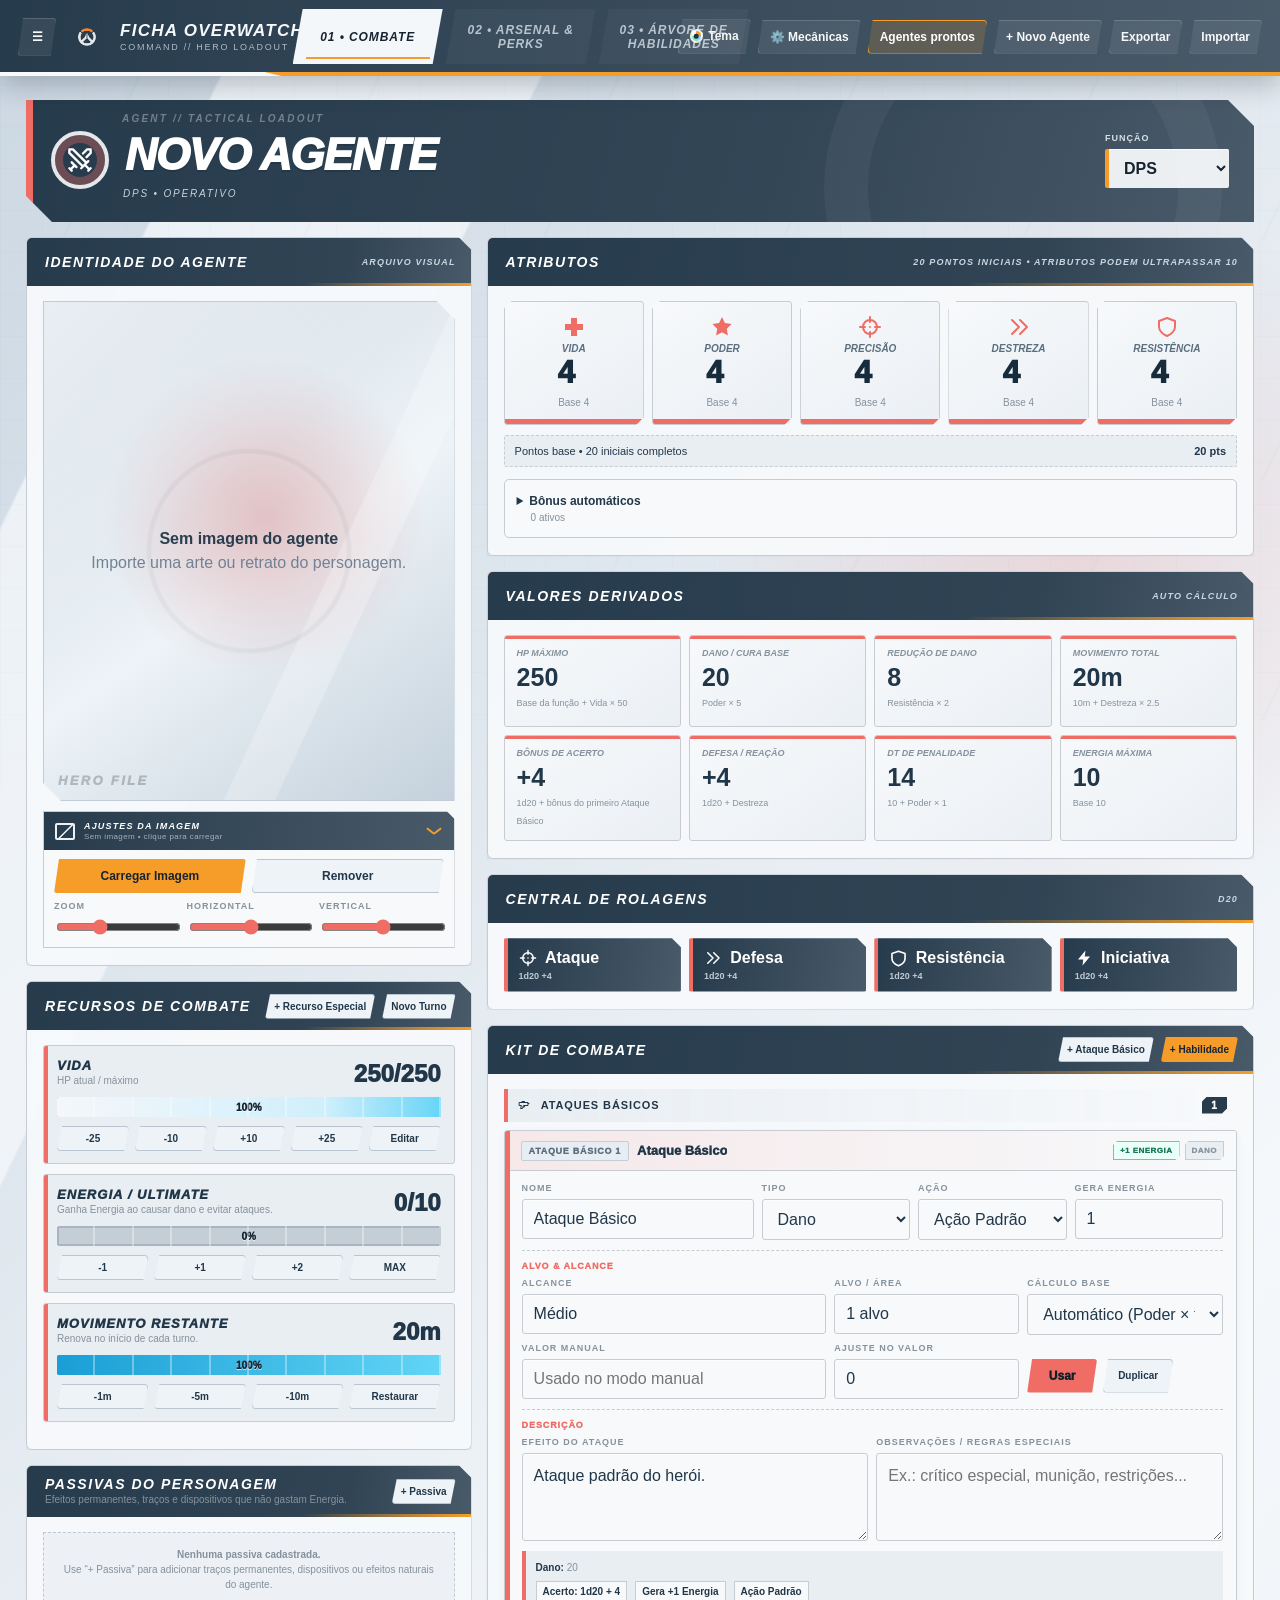
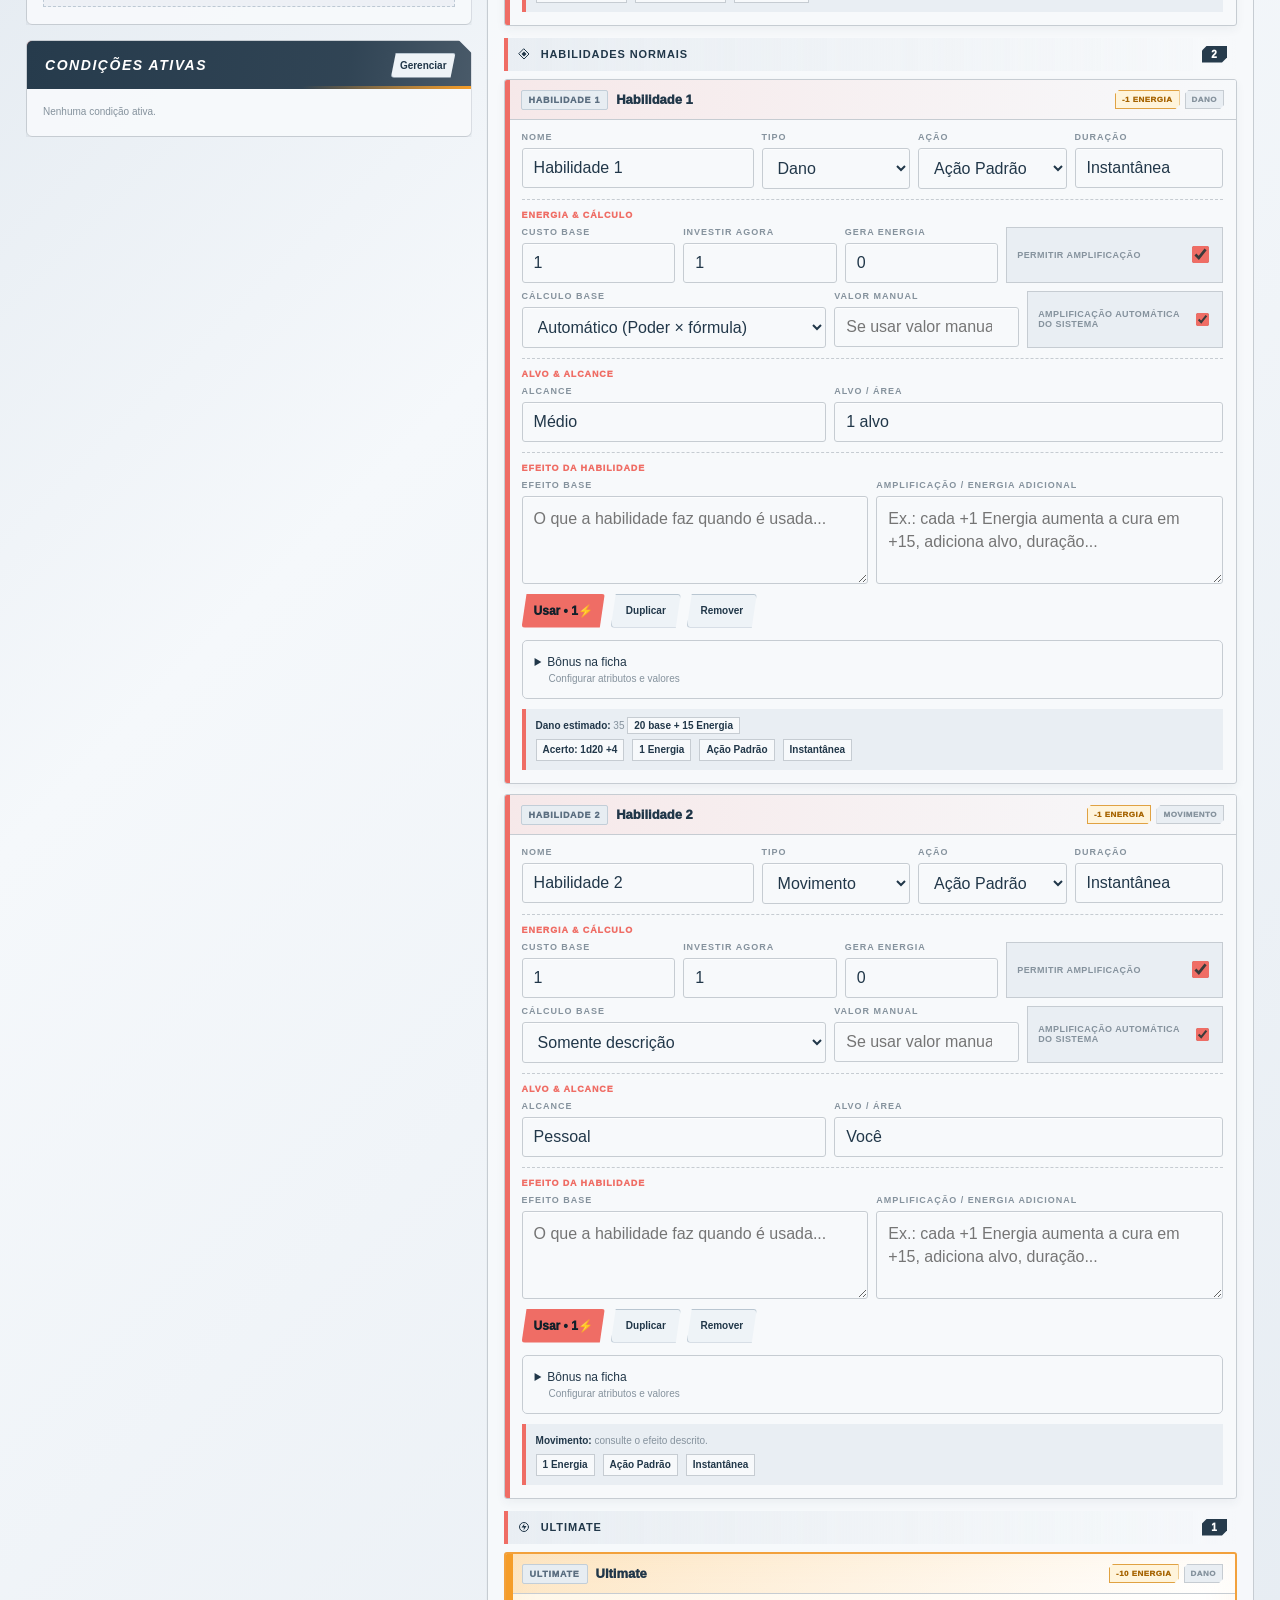
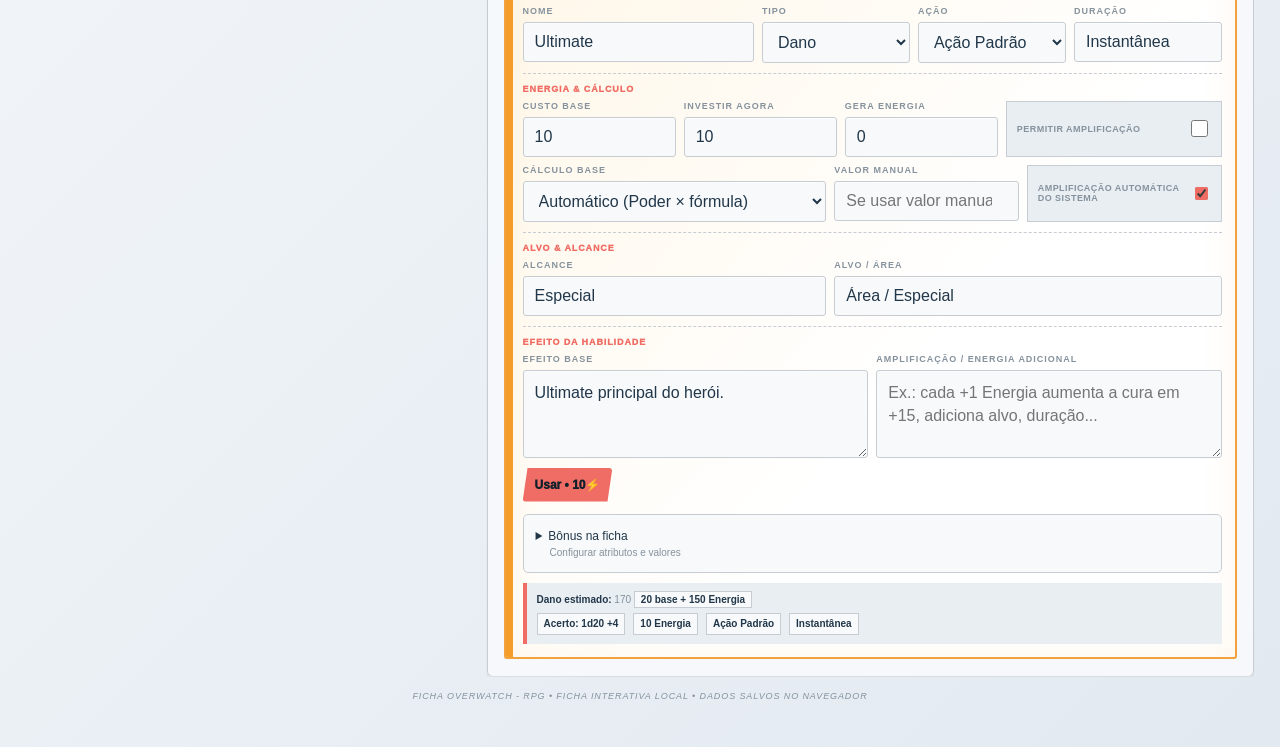
==== commit b8f24223: "Aplicar bônus de perks, árvore e habilidades nos atributos e cálculos da ficha" ====
--- a/index.html
+++ b/index.html
@@ -619,6 +619,20 @@
 }
 @media(prefers-reduced-motion:reduce){html{scroll-behavior:auto}.page,.portrait-tools-body{animation:none}.app,.drawer,.btn{transition:none}}
 </style>
+<style>
+/* Bônus preservam os pontos base e compartilham os mesmos totais do HUD. */
+.attr-bonus-detail{font-size:10px;line-height:1.5;color:var(--theme-muted);padding:3px 2px;overflow-wrap:anywhere}.attr-bonus-detail b{color:var(--role);display:block}
+.bonus-summary,.bonus-editor{margin-top:12px;border:1px solid var(--theme-line);background:var(--theme-surface);border-radius:5px;min-width:0}
+.bonus-summary summary,.bonus-editor summary{padding:12px;cursor:pointer;font-size:12px;line-height:1.5;color:var(--theme-ink)}
+.bonus-summary summary span,.bonus-editor summary span{font-size:10px;color:var(--theme-muted);display:block;padding-left:14px;overflow-wrap:anywhere}
+.bonus-summary-body,.bonus-editor-body{padding:0 12px 12px}.bonus-summary-body>p,.bonus-editor-body>p{margin:7px 0;line-height:1.6}
+.bonus-summary-row,.bonus-source-note{display:flex;align-items:center;justify-content:space-between;gap:9px;border-top:1px solid var(--theme-line);padding:10px 0;min-width:0}
+.bonus-summary-row>div,.bonus-source-note>span{min-width:0;flex:1;overflow-wrap:anywhere}.bonus-summary-row strong{font-size:12px;display:block}.bonus-summary-row small,.bonus-source-note small{font-size:10px;line-height:1.5;color:var(--theme-muted);display:block}.bonus-summary-row span{font-size:11px;display:block;margin-top:4px}.bonus-summary-row.is-active span,.bonus-source-note.is-active>span{color:var(--role)}
+.bonus-state,.bonus-source-note>b{font-size:9px;text-transform:uppercase;max-width:78px;text-align:right;color:var(--theme-muted)}.bonus-source-note{font-size:11px;align-items:flex-start}.bonus-source-note button,.bonus-summary-row button{flex-shrink:0}
+.bonus-editor-toolbar{display:flex;align-items:end;gap:8px;flex-wrap:wrap;margin:10px 0}.bonus-editor-toolbar .field{min-width:0;flex:1}.bonus-editor-toolbar .field>span{font-size:10px;color:var(--theme-muted)}
+.bonus-rows{display:grid;gap:6px}.bonus-edit-row{display:grid;grid-template-columns:minmax(0,1fr) 74px 38px;gap:6px}.bonus-edit-row .input{min-width:0;width:100%}.bonus-editor-actions{display:flex;gap:6px;flex-wrap:wrap;align-items:center;margin-top:9px}.bonus-editor-actions small{flex-basis:100%}
+@media(max-width:760px){.attr-bonus-detail{font-size:11px}.bonus-summary summary,.bonus-editor summary{font-size:14px;min-height:48px}.bonus-summary summary span,.bonus-editor summary span{font-size:12px}.bonus-summary-row strong{font-size:14px}.bonus-summary-row small,.bonus-source-note small{font-size:12px}.bonus-summary-row span,.bonus-source-note{font-size:13px}.bonus-edit-row{grid-template-columns:minmax(0,1fr) 64px 44px}.bonus-state{max-width:64px;font-size:10px}.bonus-summary-row{align-items:flex-start}.bonus-summary-body,.bonus-editor-body{padding:0 10px 10px}.bonus-editor-toolbar{align-items:stretch}}
+</style>
 </head>
 <body>
 <div class="topbar">
@@ -693,7 +707,7 @@
           <div class="column">
             <div class="panel attributes-panel" id="combatAttributes"><div class="panel-head"><h2>Atributos</h2><span class="eyebrow">20 pontos iniciais • atributos podem ultrapassar 10</span></div><div class="panel-body">
               <div class="attr-grid" id="attrGrid"></div>
-              <div class="attr-total" id="attrTotalBox"><span id="attrPointLabel">Pontos distribuídos • Inicial: 20</span><b><span id="attrSpent">0</span> pts</b></div>
+              <div class="attr-total" id="attrTotalBox"><span id="attrPointLabel">Pontos distribuídos • Inicial: 20</span><b><span id="attrSpent">0</span> pts</b></div><div id="bonusSummary"></div>
             </div></div>
 
             <div class="panel derived-panel"><div class="panel-head"><h2>Valores Derivados</h2><span class="eyebrow">Auto cálculo</span></div><div class="panel-body"><div class="derived-grid" id="derivedGrid"></div></div></div>
@@ -867,6 +881,8 @@
 </div>
 
 <div class="toast" id="toast"></div>
+<script src="bonuses.js?v=20261025-1"></script>
+<script src="storage.js?v=1"></script>
 <script>
 const TREE_DATA = {"DPS": {"Atirador de Elite": {"role": "DPS", "description": "DPS de ataques à distância, Precisão, Crítico, alcance e supressão.", "sections": [{"name": "Precisão & Crítico", "nodes": [{"name": "Mira Cirúrgica", "cost": 1, "req": "", "text": "+1 em Precisão em todos os Ataques à Distância."}, {"name": "Respiração Controlada", "cost": 1, "req": "", "text": "Se não se mover no turno, recebe +1 adicional em Precisão para todos os Ataques à Distância daquele turno."}, {"name": "Ótica Avançada", "cost": 1, "req": "", "text": "+2 em testes de Percepção ligados à visão. Em alvo muito próximo com arma de Médio/Longo Alcance, a penalidade muda de -5 Acerto & metade do dano para -2 Acerto & metade do dano."}, {"name": "Fogo Disciplinado", "cost": 2, "req": "Mira Cirúrgica", "text": "Se todos os Ataques Básicos no turno forem contra o mesmo alvo e pelo menos 1 acertar, cada ataque que acertar recebe +5 de dano."}, {"name": "Ponto Fraco Exposto", "cost": 2, "req": "Fogo Disciplinado", "text": "Ao acertar inimigo com 50% ou menos do HP Máximo, seu Ataque Básico recebe +15 de dano contra esse alvo."}, {"name": "Olho Predador", "cost": 2, "req": "Mira Cirúrgica", "text": "Ataques Básicos à Distância contam 19–20 como crítico. Se a arma já tiver crítico melhorado, aumenta o intervalo em +1."}, {"name": "Tiro Perfuro-Alvo", "cost": 3, "req": "Ponto Fraco Exposto", "text": "1x por rodada, declare 1 Ataque Básico: ignora até 4 de Redução de Dano; se for crítico, recebe +10 de dano extra."}, {"name": "Headshot Letal", "cost": 3, "req": "Olho Predador", "text": "Contra alvo sem Cobertura, Ataques Básicos à Distância contam 18–20 como crítico; se já possuir margem crítica, aumenta +1 até 16/20. Crítico recebe +15 de dano."}]}, {"name": "Treinado em Tática", "nodes": [{"name": "Treinado em Fogo de Supressão", "cost": 1, "req": "", "text": "Use a Ação para suprimir cone/linha até 15m em Curto/Médio Alcance. Faça 1d20+Precisão. Inimigos na área sofrem -5 em Ataques até seu próximo turno; 1 aliado recebe +5 no próximo teste contra um deles."}, {"name": "Treinado em Linha de Fogo", "cost": 1, "req": "Treinado em Fogo de Supressão", "text": "Em Cobertura usando Fogo de Supressão: +2 Defesa contra Ataques à Distância e +5 de dano no primeiro alvo acertado pela supressão."}, {"name": "Marcador de Alvo", "cost": 2, "req": "Treinado em Fogo de Supressão", "text": "1x por rodada, ao acertar ataque à distância, use Ação Livre para Fogo Concentrado: aliados ganham +2 Precisão contra o alvo Marcado; se ele cair a 0 HP nessa rodada, +1 Energia."}, {"name": "Fogo de Cobertura", "cost": 2, "req": "Treinado em Linha de Fogo", "text": "Quando aliado sair de Cobertura e for alvo de ataque à distância, gaste Reação para 1 Ataque Básico no atirador. Se acertar, o inimigo sofre -2 no ataque que estava fazendo."}, {"name": "Mestre da Linha de Tiro", "cost": 3, "req": "Marcador de Alvo", "text": "Inimigos sob seu Fogo Concentrado sofrem -2 em Destreza para Defesa contra seus ataques. Se acertar 2+ inimigos com Supressão na rodada, todos sofrem -2 em Ataques até seu próximo turno."}]}, {"name": "Posição, Alcance & High Ground", "nodes": [{"name": "Sentinela de Altura", "cost": 1, "req": "", "text": "Em posição elevada: +1 Precisão contra alvos a Médio/Longo Alcance e +2 Percepção para notar inimigos se aproximando."}, {"name": "Posto Fixado", "cost": 1, "req": "Sentinela de Altura", "text": "Se começar e terminar o turno no mesmo lugar, +5 de dano no primeiro Ataque à Distância que acertar."}, {"name": "Domínio de Alcance", "cost": 2, "req": "Sentinela de Altura", "text": "Em Longo Alcance: ignora penalidades por distância e ganha +5 de dano nos Ataques Básicos."}, {"name": "Tiro de Oportunidade", "cost": 2, "req": "Domínio de Alcance", "text": "1x por rodada, quando inimigo sair de cobertura ou entrar no campo de visão correndo, gaste Reação para 1 Ataque Básico à distância."}, {"name": "Atirador Intocável", "cost": 3, "req": "Posto Fixado + Domínio de Alcance", "text": "Em posição elevada e sem ter se movido: +2 Defesa contra Ataques à Distância e o primeiro ataque à distância acertado por rodada recebe +10 de dano."}]}, {"name": "Nós Finais", "nodes": [{"name": "Executor de Longo Alcance", "cost": 5, "req": "pelo menos 3 nós de Cada Árvore de Atirador de Elite", "text": "1x por missão, contra inimigo a Médio/Longo Alcance com 30% ou menos de HP: se acertar, é crítico automático e recebe +15 de dano crítico extra."}, {"name": "Sniper da Overwatch", "cost": 3, "req": "Mira Cirúrgica + qualquer outro nó de Precisão & Crítico + qualquer nó de Posição/Alcance", "text": "1x por missão, Disparo de Assinatura: declare antes; +10 Precisão; ao acertar, +25 de dano adicional. Se crítico, o +25 soma ao dano crítico."}]}]}, "Predador": {"role": "DPS", "description": "DPS de mobilidade, flanco, burst e disrupção da backline.", "sections": [{"name": "Mobilidade & Entrada", "nodes": [{"name": "Passo de Caça", "cost": 1, "req": "", "text": "+2m de Movimento Total. +1 Precisão contra inimigos dos quais você se aproximou neste turno."}, {"name": "Rota de Flanco", "cost": 1, "req": "", "text": "Ao mover ao redor do combate sem passar adjacente a inimigos, +2m Movimento. Primeiro inimigo em melee sofre -2 em Ataques contra você até o fim da rodada."}, {"name": "Sombra em Movimento", "cost": 1, "req": "Passo de Caça", "text": "1x por rodada, mova até 5m como Ação Livre sem provocar Ataques de Oportunidade."}, {"name": "Entrada Explosiva", "cost": 2, "req": "Sombra em Movimento", "text": "Se mover pelo menos metade do Movimento Total antes de atacar, primeiro Ataque Básico acertado recebe +10 dano; +5 extra se alvo ainda não havia sido atacado na rodada."}, {"name": "Saída Calculada", "cost": 2, "req": "Sombra em Movimento", "text": "Ao derrubar inimigo corpo a corpo, mova até 6m como Ação Livre sem Ataque de Oportunidade, obrigatoriamente para longe de inimigos."}, {"name": "Nunca Fica Parado", "cost": 3, "req": "Entrada Explosiva + Saída Calculada", "text": "Se atacar e se mover no turno: +2 Defesa até seu próximo turno. Se nenhum ataque acertar você até lá, começa o próximo turno com +1 Energia."}]}, {"name": "Dano em Curta Distância & Burst", "nodes": [{"name": "Golpe de Oportunidade", "cost": 1, "req": "", "text": "Em Corpo a Corpo/Curto, Ataques Básicos recebem +5 dano se alvo tiver mais de 50% HP."}, {"name": "Pressão Implacável", "cost": 1, "req": "Golpe de Oportunidade", "text": "Se acertar 2+ ataques no mesmo inimigo na rodada, alvo sofre -2 Defesa contra seus ataques até fim do seu próximo turno."}, {"name": "Combo Relâmpago", "cost": 2, "req": "Pressão Implacável", "text": "1x por rodada, após acertar Ataque Básico em alvo adjacente, faça 1 Ataque Básico adicional no mesmo alvo com -2 Precisão."}, {"name": "Instinto de Execução", "cost": 2, "req": "Golpe de Oportunidade", "text": "Contra inimigos ≤50% HP, Ataques Básicos em Curto recebem +10 dano; ≤25%, +15."}, {"name": "Explosão de Flanco", "cost": 3, "req": "Combo Relâmpago + Instinto de Execução", "text": "1x por missão, em Corpo a Corpo/Curto, se acertar pelo menos 1 ataque no alvo na rodada, o primeiro dano que ele sofrer de você recebe +50 dano."}]}, {"name": "Disrupção & Caos", "nodes": [{"name": "Ameaça Invisível", "cost": 1, "req": "", "text": "Atrás da linha principal inimiga, Suportes e DPS inimigos sofrem -2 em Ataques se não estiverem mirando em você."}, {"name": "Golpe Desestabilizador", "cost": 1, "req": "Ameaça Invisível", "text": "Ao acertar Suporte ou DPS em Curto, escolha -2 Ataques ou -2 Resistência até seu próximo turno."}, {"name": "Quebra-Formação", "cost": 2, "req": "Golpe Desestabilizador", "text": "1x por rodada, ao acertar inimigo em Curto, force movimento de 3m para longe do grupo. Não provoca Ataque de Oportunidade."}, {"name": "Isolamento Tático", "cost": 2, "req": "Ameaça Invisível", "text": "Se iniciar turno em melee com inimigo e nenhum outro inimigo a até 6m dele: +2 Precisão e +5 dano contra esse alvo na rodada."}, {"name": "Caos na Retaguarda", "cost": 3, "req": "Quebra-Formação + Isolamento Tático", "text": "1x por missão, ao entrar na backline: Suportes/DPS a até 24m sofrem -5 Ataques e -5 Defesa por 3 rodadas; você ganha +5 Defesa contra ataques à distância vindos da área."}]}, {"name": "Nós Finais", "nodes": [{"name": "Fera de Flanco", "cost": 4, "req": "pelo menos 3 nós de Cada Árvore de Predador", "text": "Se começar sem inimigos adjacentes e terminar com ao menos 1 inimigo adjacente que atacou: +10 dano por aliado do alvo do qual ele esteja isolado (máx. 5). Se derrubar alvo, +2 Energia."}, {"name": "Espectro da Backline", "cost": 4, "req": "pelo menos 1 nó de cada Sub-Árvore (A, B, C)", "text": "1x por missão, Modo Espectro por 2 rodadas: atravessa inimigos sem oportunidade, +15m Movimento, ataques em Curto acertados +25 dano; se derrubar alvo, +1 Energia e +1 turno de duração."}]}]}, "Sobrevivente": {"role": "DPS", "description": "DPS resistente que converte dano recebido e HP baixo em retaliação e clutch.", "sections": [{"name": "Resistência & Dureza", "nodes": [{"name": "Pele Grossa", "cost": 1, "req": "", "text": "+1 Resistência; Redução de Dano aumenta em +2."}, {"name": "Fôlego de Ferro", "cost": 1, "req": "", "text": "+1 Vida; ao ser curado, recebe +5 de cura extra."}, {"name": "Postura Baixa", "cost": 1, "req": "", "text": "Se não se mover, recebe +5 Redução de Dano contra o próximo ataque até seu próximo turno."}, {"name": "Casca Dura", "cost": 2, "req": "Pele Grossa", "text": "Com 50% ou menos de HP: +1 Resistência; Redução passa a 4 por ponto de Resistência em vez de 2."}, {"name": "Armadura Improvisada", "cost": 2, "req": "Fôlego de Ferro", "text": "Inicia combate com +50 HP temporário. Quando acabar, +4 Defesa até o fim da rodada seguinte."}, {"name": "Inquebrável", "cost": 3, "req": "Casca Dura + Armadura Improvisada", "text": "1x por missão, ao chegar a 0 HP fica com 10 HP e ganha +3 Resistência até o fim da cena."}]}, {"name": "Retaliação & Fúria", "nodes": [{"name": "Alimentado pela Dor", "cost": 1, "req": "", "text": "Se perder 20+ HP na rodada, próximo Ataque Básico acertado na rodada seguinte recebe +10 dano."}, {"name": "Instinto de Retaliação", "cost": 1, "req": "", "text": "Se for alvo de ao menos 1 ataque, ganha +1 Precisão até o fim da rodada seguinte."}, {"name": "Olhar Ameaçador", "cost": 1, "req": "", "text": "Ao reduzir inimigo a 0 HP, inimigos a até 3m sofrem -2 em Ataques contra você até seu próximo turno."}, {"name": "Contra-Golpe Violento", "cost": 2, "req": "Instinto de Retaliação", "text": "1x por rodada, quando inimigo em melee acertar você, gaste Reação para 1 Ataque Básico; +5 dano se estiver ≤50% HP."}, {"name": "Fúria Controlada", "cost": 2, "req": "Alimentado pela Dor", "text": "Com ≤50% HP: +2 Precisão e +15 dano em Ataques Básicos."}, {"name": "Cair Não É Opção", "cost": 3, "req": "Contra-Golpe Violento + Fúria Controlada", "text": "Com ≤25% HP: primeiro ataque recebido por rodada tem dano final -15; Ataques Básicos +30 dano."}]}, {"name": "Limiar Crítico & Clutch", "nodes": [{"name": "Não Vai Cair Agora", "cost": 1, "req": "", "text": "Entre 1% e 50% HP: +1 Defesa e +1 Resistência."}, {"name": "Adrenalina de Sobrevivência", "cost": 1, "req": "Não Vai Cair Agora", "text": "Primeira vez abaixo de 50% HP no combate: +1 Energia e +5m Movimento até fim do próximo turno."}, {"name": "Limiar da Dor", "cost": 2, "req": "Não Vai Cair Agora", "text": "Com ≤30% HP: Ataques Básicos +10 dano e Resistência contra CC +4."}, {"name": "Instinto de Sobrevida", "cost": 2, "req": "Adrenalina de Sobrevivência", "text": "1x por missão, se um único ataque reduziria a 0 HP, fica com 1 HP e +2 Defesa até seu próximo turno."}, {"name": "Herói de Último Recurso", "cost": 3, "req": "Limiar da Dor + Instinto de Sobrevida", "text": "Com ≤30% HP: Ataques Básicos 19–20 crítico; ao derrubar inimigo, cura equivalente ao cálculo de Poder."}]}, {"name": "Nós Finais", "nodes": [{"name": "Sempre em Pé", "cost": 4, "req": "pelo menos 3 nós de cada Árvore de Sobrevivente Agressivo", "text": "Se terminar rodada de pé após ter sido alvo de ataque, ganha +1 Energia no início do próximo turno."}, {"name": "Imortal de Teimosia", "cost": 6, "req": "Inquebrável OU Herói de Último Recurso", "text": "1x por missão, ao chegar a 0 HP fica com 1/4 HP Máximo, +5 Resistência e +5 Precisão até fim da cena, e Ataques Básicos +60 dano até fim da próxima rodada."}]}]}, "Executor": {"role": "DPS", "description": "DPS de finalização, caça a inimigos feridos e snowball por abates.", "sections": [{"name": "Marcação & Pressão em Feridos", "nodes": [{"name": "Cheiro de Sangue", "cost": 1, "req": "", "text": "+5 dano contra inimigos com menos de 50% HP."}, {"name": "Instinto Predatório", "cost": 1, "req": "", "text": "Sempre sabe quais inimigos estão abaixo de 50% HP; +2 Percepção para localizar inimigos escondidos/caídos ainda vivos."}, {"name": "Marca do Caçador", "cost": 1, "req": "Cheiro de Sangue", "text": "1x por rodada, ao acertar Ataque Básico, marque até fim da rodada: você +5 dano; aliados ignoram 5 Redução de Dano."}, {"name": "Pressão Letal", "cost": 2, "req": "Marca do Caçador", "text": "Alvo Marcado ≤50% HP: seus Ataques Básicos +15 dano em vez de +5. ≤30%: aliados ignoram 10 Redução em vez de 5."}, {"name": "Não Escapa", "cost": 2, "req": "Instinto Predatório", "text": "+2 Precisão contra inimigos recuando/fugindo ou que se moveram para longe no turno anterior. Inimigos ≤30% HP não ganham cobertura contra seus ataques à distância."}, {"name": "Caçador Implacável", "cost": 3, "req": "Pressão Letal + Não Escapa", "text": "Enquanto houver inimigo abaixo de 50% HP: +1 Precisão e +5 dano em Ataques Básicos."}]}, {"name": "Golpe Final & Crítico", "nodes": [{"name": "Olhos na Garganta", "cost": 1, "req": "", "text": "Ataques Básicos contra inimigos ≤30% HP recebem +5 dano."}, {"name": "Ponto Vital", "cost": 1, "req": "Olhos na Garganta", "text": "Contra inimigos ≤30% HP, Ataques Básicos contam 19–20 como crítico."}, {"name": "Execução Calculada", "cost": 2, "req": "Ponto Vital", "text": "Contra inimigos ≤30% HP: Ataques Básicos +15 dano; se crítico, +10 dano extra."}, {"name": "Tiro de Misericórdia", "cost": 2, "req": "Olhos na Garganta", "text": "1x por rodada, contra inimigo ≤20% HP: se acertar, causa dano como crítico; se já for crítico, não dobra duas vezes."}, {"name": "Carrasco de Campo", "cost": 3, "req": "Execução Calculada + Tiro de Misericórdia", "text": "1x por missão, Ataque Básico contra inimigo ≤30% HP: ao acertar é crítico automático e multiplicador crítico vira x4."}]}, {"name": "Atropelamento", "nodes": [{"name": "Kill Confirmed", "cost": 1, "req": "", "text": "Ao reduzir inimigo relevante a 0 HP, recupera +2 Energia."}, {"name": "Ritmo de Execução", "cost": 1, "req": "Kill Confirmed", "text": "Após reduzir inimigo a 0 HP: +5m Movimento e +2 Precisão até fim do próximo turno."}, {"name": "Medo Contagiante", "cost": 1, "req": "Kill Confirmed", "text": "Ao derrubar inimigo, inimigos a até 9m dele sofrem -2 Ataques contra você até fim da rodada."}, {"name": "Limpa-Cena", "cost": 2, "req": "Ritmo de Execução", "text": "Após reduzir inimigo a 0 HP no turno, mova até 6m como Ação Livre sem provocar oportunidade."}, {"name": "Bônus de Confirmação", "cost": 2, "req": "Medo Contagiante", "text": "Se derrubar inimigo que estava ≤30% HP: cura seu Poder em HP; aliados a até 6m recebem +2 em Ataques até fim da próxima rodada."}, {"name": "Efeito Dominó", "cost": 3, "req": "Limpa-Cena + Bônus de Confirmação", "text": "1x por missão, ao derrubar inimigo: até 2 outros a 12m sofrem 50 dano; se algum cair, +1 Energia extra."}]}, {"name": "Nós Finais", "nodes": [{"name": "Ceifador Oportunista", "cost": 4, "req": "pelo menos 1 nó de cada sub-árvore (A, B, C)", "text": "Enquanto houver inimigo ≤50% HP: +3 Precisão e +3 Poder contra qualquer inimigo ferido. Ao acertar alvo ferido, pode usar Ataque Básico como Ação Livre."}, {"name": "Anjo da Morte", "cost": 6, "req": "pelo menos 3 nós de cada Árvore de Executor", "text": "1x por missão, Modo Execução Total por 1 rodada: contra ≤50% HP, Ataques Básicos +12 Poder; contra ≤30% HP, crítico 17–20; se derrubar ao menos 1, +2 Energia e +1 rodada de duração."}]}]}}, "Suporte": {"Curandeiro de Linha de Frente": {"role": "Suporte", "description": "Focada em cura direta, sustentação e sobrevivência do healer.", "sections": [{"name": "SUB-ÁRVORE A – Cura Focada (Alvo Único)", "nodes": [{"name": "Cura Focada", "cost": 1, "req": "", "text": "[Fundamento de Cura]\nSuas curas alvo único recebem +5 de cura."}, {"name": "Diagnóstico Rápido", "cost": 1, "req": "Cura Focada", "text": "+1 em Precisão em todas as habilidades de Cura alvo único.\nTestes de Perícia ligados a Medicina/Tratamento recebem +2."}, {"name": "Terapia Intensiva", "cost": 2, "req": "Cura Focada", "text": "Quando o alvo estiver com 50% ou menos de HP Máximo, suas curas alvo único recebem +10 de cura adicionais."}, {"name": "Reanimação de Campo", "cost": 2, "req": "Diagnóstico Rápido", "text": "Quando você curar um aliado que estava em 0 HP ou negativo e ele voltar a agir:\nalém da cura normal, ele ganha +2 em Resistência até o fim da rodada."}, {"name": "Canal Vital", "cost": 3, "req": "Terapia Intensiva + Reanimação de Campo", "text": "1 vez por missão, ao curar um alvo com 25% ou menos de HP, você pode dobrar o valor total da cura dessa habilidade."}]}, {"name": "SUB-ÁRVORE B – Cura em Área & Sustentação", "nodes": [{"name": "Pulso Regenerativo", "cost": 1, "req": "", "text": "[Fundamento de Área]\nSuas habilidades de Cura em Área recebem +5 de cura para cada alvo afetado (máx. +15 por uso)."}, {"name": "Névoa Restauradora", "cost": 1, "req": "", "text": "Quando você usar uma cura em área que afete pelo menos 2 aliados, todos recebem +2 em Defesa (Destreza) até o início do seu próximo turno."}, {"name": "Aura de Sustentação", "cost": 2, "req": "Pulso Regenerativo", "text": "Aliados a até 3m de você recuperam +HP equivalente ao seu [Poder] ao início do seu turno se estiverem com 50% ou menos de HP Máximo.\nAtiva apenas 1 vez por rodada por aliado."}, {"name": "Campo de Recuperação", "cost": 2, "req": "Névoa Restauradora", "text": "1 vez por combate, quando você usar uma cura em área, pode deixar no local um “campo de cura” de 9m de raio que dura 2 rodadas:\nquem começar o turno dentro do campo recupera [ 15 de HP]."}, {"name": "Poço de Cura", "cost": 3, "req": "Aura de Sustentação + Campo de Recuperação", "text": "Quando conjurar uma cura em área, você pode declarar que ela será um Poço de Cura:\no valor total da cura é [Aumentado em +25] e cura equivalente ao seu [Poder] e esse bônus extra pode ser escolhido como será dividido entre todos os alvos dentro do (Campo de Recuperação)"}]}, {"name": "SUB-ÁRVORE C – Sobrevivência do Suporte", "nodes": [{"name": "Instinto de Sobrevivência", "cost": 1, "req": "", "text": "[Fundamento de Defesa]\n+1 em Destreza.\nQuando estiver em cobertura, recebe +1 adicional em Defesa contra ataques à distância."}, {"name": "Recuo Tático", "cost": 1, "req": "", "text": "1 vez por rodada, quando for alvo de um ataque, pode se mover até 3m como Ação Livre após a resolução do ataque (acertando ou errando), desde que se afaste do atacante."}, {"name": "Autoestabilizador", "cost": 2, "req": "Instinto de Sobrevivência", "text": "Quando você for curado por qualquer fonte, recupera +10 de HP extra.\n1 vez por combate, quando for derrubado (0 de HP) pode se estabilizar como Ação Livre."}, {"name": "Foco Inabalável", "cost": 2, "req": "Recuo Tático", "text": "Se você sofrer dano em uma rodada, recebe +2 em Precisão nas suas curas no próximo turno."}, {"name": "Âncora do Time", "cost": 3, "req": "Autoestabilizador + Foco Inabalável", "text": "Enquanto você estiver em pé (não caído) e com mais de 0 HP:\nAliados a até 9m de você passivamente recebem +2 em Resistência."}]}, {"name": "NÓS FINAIS – Curandeiro de Linha de Frente", "nodes": [{"name": "Anjo de Combate", "cost": 4, "req": "pelo menos 3 nós de cada Árvore de Curandeiro de Linha de Frente", "text": "Quando você curar um aliado diferente em 2 rodadas seguidas, a terceira cura recebe +100% de cura extra e retira uma penalidade."}, {"name": "Pilar de Vida", "cost": 5, "req": "Canal Vital OU Poço de Cura", "text": "1 vez por missão, declare o Pilar de Vida ao usar uma habilidade de cura:\nsome +250 de cura ao total da habilidade;\ntodos os alvos curados recebem +5 em Resistência até o fim da cena.\n#  Sistema Overwatch [RPG ]\n@[𝐑𝐏𝐆] 𝐎𝐕𝐄𝐑𝐖𝐀𝐓𝐂𝐇 🌎"}]}]}, "Guardião Protetor": {"role": "Suporte", "description": "Focada em escudos, redução de dano e proteção ativa dos aliados.", "sections": [{"name": "SUB-ÁRVORE A – Escudos & Mitigação", "nodes": [{"name": "Barreira Reforçada", "cost": 1, "req": "", "text": "[Fundamento de Escudo]\nEscudos que você gera (HP de escudo, bolhas, barreiras) recebem +10 de HP de Escudo."}, {"name": "Cálculo de Impacto", "cost": 1, "req": "", "text": "Quando você criar um escudo em um aliado, ele recebe +1 em Resistência até o início do seu próximo turno."}, {"name": "Fortificação Local", "cost": 2, "req": "Barreira Reforçada", "text": "Ao aplicar um escudo em um aliado, você pode aumentar o alcance para todos os aliados a até 6m desse alvo;\nesses aliados recebem metade do valor de escudo (arredondando para baixo, mínimo 5)."}, {"name": "Absorção Direcionada", "cost": 2, "req": "Cálculo de Impacto", "text": "1 vez por rodada, quando um escudo seu for quebrado em um aliado, você pode tomar para si os próximos 50 de dano que iriam para esse aliado."}, {"name": "Muralha Viva", "cost": 3, "req": "Fortificação Local + Absorção Direcionada", "text": "Enquanto você estiver a até 3m de pelo menos 1 aliado protegido por escudo seu, recebe +3 em Resistência e +15 de Redução de Dano contra ataques à distância."}]}, {"name": "SUB-ÁRVORE B – Proteção Ativa & Peel", "nodes": [{"name": "Passo Protetor", "cost": 1, "req": "", "text": "[Fundamento de Peel]\n1 vez por rodada, quando um aliado a até 6m for alvo de um ataque, você pode usar sua Reação para trocar de lugar com ele antes do ataque ser rolado."}, {"name": "Interposição Instintiva", "cost": 1, "req": "Passo Protetor", "text": "Quando usar Passo Protetor ou habilidade similar, o aliado protegido recebe +2 em Defesa contra ataques até sua próxima rodada."}, {"name": "Desviar Fogo", "cost": 2, "req": "Passo Protetor", "text": "Se você trocar de lugar com um aliado e o ataque errar você, o inimigo sofre –2 em Precisão nos ataques contra você até o fim da rodada seguinte."}, {"name": "Proteção Prioritária", "cost": 2, "req": "Interposição Instintiva", "text": "Escolha 1 aliado “prioritário” no início do combate.\nSempre que esse aliado cair abaixo de 50% de HP, você recebe +12 em Movimento e +1 Energia nessa rodada."}, {"name": "Guardião Inabalável", "cost": 3, "req": "Desviar Fogo + Proteção Prioritária", "text": "Enquanto estiver a até 6m do aliado prioritário:\nvocê recebe +2 em Resistência;\nesse aliado recebe +2 em Defesa e +2 em Resistência."}]}, {"name": "SUB-ÁRVORE C – Anti-Dano em Área", "nodes": [{"name": "Leitura de Explosão", "cost": 1, "req": "", "text": "[Fundamento de Área]\n+2 em testes de Percepção para notar ataques de área, minas, foguetes e similares.\nAliados a até 10m de você recebem +1 em Resistência contra dano de área."}, {"name": "Posicionamento Seguro", "cost": 1, "req": "", "text": "Quando um ataque em área for anunciado, você pode usar Ação de Movimento para reposicionar até 10m sem provocar Ataques de Oportunidade."}, {"name": "Deslocamento Coordenado", "cost": 2, "req": "Posicionamento Seguro", "text": "Quando você se movimentar para fugir de um ataque em área, pode levar junto 1 aliado adjacente, movendo-o até 10m com você."}, {"name": "Zona Segura", "cost": 2, "req": "Leitura de Explosão", "text": "1 vez por rodada, ao ser alvo de um ataque em área, você pode declarar uma Zona Segura de 6m de raio centrada em você:\ntodos os aliados dentro dessa área recebem –25 de dano daquela fonte."}, {"name": "Bastião Antiexplosão", "cost": 3, "req": "Deslocamento Coordenado + Zona Segura", "text": "Enquanto estiver em Zona Segura que você criou ou similar:\nvocê recebe +5 em Resistência contra todas as fontes de dano em área;\naliados dentro da zona recebem +10 de Redução de Dano contra o próximo ataque em área na cena."}]}, {"name": "NÓS FINAIS – Guardião Protetor", "nodes": [{"name": "Escudo da Operação", "cost": 5, "req": "pelo menos 3 nós de cada Árvore de Guardião Protetor", "text": "No início de cada combate, você pode escolher até 2 aliados:\ncada um recebe +75 de HP de Escudo como Vida Máxima temporária até o fim da cena e conta como (Vida Extra) então pode ser curado normalmente."}, {"name": "Barreira Ionizada", "cost": 4, "req": "Muralha Viva OU Guardião Inabalável", "text": "1 vez por missão, você pode criar uma grande barreira de energia:\nescudo de 1000 de HP que cobre uma linha ou arco à sua frente;\ndura até ser destruído ou até o fim da cena;\ntodos atrás da barreira recebem Cobertura Total.\n#  Sistema Overwatch [RPG ]\n@[𝐑𝐏𝐆] 𝐎𝐕𝐄𝐑𝐖𝐀𝐓𝐂𝐇 🌎"}]}]}, "Inspirador Tático": {"role": "Suporte", "description": "Focada em buffs, energia, sinergia com o time e controle de ritmo.", "sections": [{"name": "SUB-ÁRVORE A – Buff Ofensivo", "nodes": [{"name": "Chamado à Ação", "cost": 1, "req": "", "text": "[Fundamento de Buff]\n1 vez por rodada, como Ação Livre, você pode conceder +1 em Precisão no próximo ataque de 1 aliado a até 6m."}, {"name": "Ritmo de Fogo", "cost": 1, "req": "", "text": "Quando 2 ou mais aliados acertarem o mesmo alvo na rodada, você pode dar +10 de dano no próximo ataque de um deles contra esse alvo."}, {"name": "Injeção de Confiança", "cost": 2, "req": "Chamado à Ação", "text": "1 vez por rodada, ao curar ou escudar um aliado, você pode conceder a ele +15 de dano no próximo Ataque Básico que acertar."}, {"name": "Sinergia Ofensiva", "cost": 2, "req": "Ritmo de Fogo", "text": "Se você usar uma habilidade que buffe ataque/dano em um aliado que já recebeu algum buff nesta rodada (seu ou de outro suporte):\nesse aliado recebe +4 em Precisão até o fim da rodada."}, {"name": "Mestre da Coordenação", "cost": 3, "req": "Injeção de Confiança + Sinergia Ofensiva", "text": "1 vez por combate, você pode declarar um Turno Coordenado:\naté 2 aliados recebem +6 em Precisão e +35 de dano no próximo ataque que acertarem até o fim da rodada."}]}, {"name": "SUB-ÁRVORE B – Buff Defensivo & Energia", "nodes": [{"name": "Palavra de Coragem", "cost": 1, "req": "", "text": "[Fundamento de Moral]\n1 vez por combate, como Ação Livre, pode conceder +2 em Resistência a um aliado até o início do seu próximo turno."}, {"name": "Estimulante Tático", "cost": 1, "req": "", "text": "Quando um aliado a até 6m cair abaixo de 50% de HP, você pode dar a ele +6m de Movimento e +2 em Defesa até o fim da rodada."}, {"name": "Conduíte de Energia", "cost": 2, "req": "Palavra de Coragem", "text": "1 vez por rodada, quando você curar ou escudar um aliado, pode conceder a ele +1 de Energia"}, {"name": "Resiliência Compartilhada", "cost": 2, "req": "Estimulante Tático", "text": "Quando 2 ou mais aliados estiverem com 50% ou menos de HP, todos dentro de 6m de você recebem +1 em Resistência."}, {"name": "Ânimo Inquebrável", "cost": 3, "req": "Conduíte de Energia + Resiliência Compartilhada", "text": "1 vez por combate, você pode declarar um Surto de Moral:\ntodos os aliados a até 10m recebem +2 de Energia, +2 em Resistência e +5 em Defesa até o início do seu próximo turno."}]}, {"name": "SUB-ÁRVORE C – Ritmo de Combate & Controle de Cena", "nodes": [{"name": "Leitura de Batalha", "cost": 1, "req": "", "text": "[Fundamento de Ritmo]\n+2 em testes de Percepção/Tático para antecipar ameaças, flancos ou mudanças de alvo.\nRecebe (Vantagem) em testes de [Percepção/Tática] ou perícias equivalentes."}, {"name": "Chamado de Foco", "cost": 1, "req": "", "text": "1 vez por rodada, como ação livre você pode declarar um alvo prioritário:\ntodos os aliados recebem +1 em Precisão contra esse alvo até o fim da rodada."}, {"name": "Rotação Perfeita", "cost": 2, "req": "Leitura de Batalha", "text": "Quando 2 aliados diferentes usarem habilidades importantes (ex.: CC, Ultimate, cura grande) na mesma rodada, você pode permitir que um terceiro aliado faça 1 Ação Padrão extra nessa rodada."}, {"name": "Marcar o Tempo", "cost": 2, "req": "Chamado de Foco", "text": "1 vez por rodada, pode fazer um aliado a até 6m adiar sua ação principal para agir mais tarde na ordem da rodada, sem penalidades (reorganização do turno) e sua próxima habilidade recebe: [+2 de Poder] ou [+2 de Precisão];"}, {"name": "Maestro de Operação", "cost": 3, "req": "Rotação Perfeita + Marcar o Tempo", "text": "1 vez por Combate, você pode organizar um Turno de Sincronia:\naté 3 aliados podem agir logo após você, em qualquer ordem entre eles, nesta rodada."}]}, {"name": "NÓS FINAIS – Inspirador Tático", "nodes": [{"name": "Coração da Equipe", "cost": 5, "req": "pelo menos 3 nós de cada Árvore de Inspirador Tático", "text": "Enquanto você estiver consciente e em campo:\ntodos os aliados no mesmo (Combate) que você recebem (+5 em Ataques) quando estiverem com 50% ou mais de HP e sempre que caírem podem ser [Estabilizados] com (Cura) ao invés de um teste de [Medicina];"}, {"name": "Líder de Operação", "cost": 4, "req": "Mestre da Coordenação OU Ânimo Inquebrável OU Maestro de Operação", "text": "1 vez por missão, você declara um Momentum:\ntodos os aliados a até 10m recebem, até o fim do Combate:\n+4 em Precisão\n+5 em Resistência\n+25 de dano\n+5 de Energia\n#  Sistema Overwatch [RPG ]\n@[𝐑𝐏𝐆] 𝐎𝐕𝐄𝐑𝐖𝐀𝐓𝐂𝐇 🌎"}]}]}, "Agressividade": {"role": "Suporte", "description": "Focada em suportes que entram na briga, causam dano, enfraquecem inimigos e curam/buffam o time enquanto batem.", "sections": [{"name": "SUB-ÁRVORE A – Dano & Cura", "nodes": [{"name": "Lâmina Vital", "cost": 1, "req": "", "text": "[Fundamento Híbrido]\nSempre que você causar dano direto com uma habilidade de Suporte (não ultimate), escolha 1 aliado a até 12m:\nele recupera +15 de HP."}, {"name": "Disparo Regenerativo", "cost": 1, "req": "", "text": "1 vez por rodada, você pode declarar que um Ataque à Distância seu é Regenerativo:\nse acertar, causa dano normal;\nescolha 1 aliado a até 6m: ele recebe cura igual a 50% do dano causado (arredonda pra baixo)."}, {"name": "Corrente Viva", "cost": 2, "req": "Lâmina Vital OU Disparo Regenerativo", "text": "Quando você causar dano em um inimigo com uma habilidade de Suporte:\naté 2 aliados passam a receber a cura ao invés de 1 só."}, {"name": "Impacto Revigorante", "cost": 2, "req": "Lâmina Vital", "text": "Se você causar 20 ou mais de dano em um único alvo com uma habilidade de Suporte:\nescolha 1 aliado (pode ser você): ele recebe +25 de cura e +2 em Resistência até o início do seu próximo turno."}, {"name": "Sifão de Batalha", "cost": 3, "req": "Corrente Viva + Impacto Revigorante", "text": "1 vez por rodada, ao causar dano em um inimigo:\nvocê recupera [50% do Dano] causado como[HP]\ne se curar [50 ou +] de vida (1 aliado) a até (6m) recebe [1 de Energia];"}]}, {"name": "SUB-ÁRVORE B – Debuff & Enfraquecimento", "nodes": [{"name": "Marca Enfraquecedora", "cost": 1, "req": "", "text": "[Fundamento de Debuff]\n1 vez por rodada, ao acertar um inimigo com habilidade de Suporte que cause dano:\nvocê pode aplicar [Enfraquecido] até o fim da rodada:\nesse alvo sofre +5 de dano de todos os ataques."}, {"name": "Vulnerabilidade Exposta", "cost": 1, "req": "", "text": "Quando você acertar um inimigo com Ataque Básico (corpo a corpo ou distância):\nele sofre –2 em Resistência até o início do seu próximo turno."}, {"name": "Olhar da Ruptura", "cost": 2, "req": "Marca Enfraquecedora", "text": "Alvos marcados com seu [Enfraquecido]:\nrecebem –2 em Defesa (Destreza) contra ataques de aliados;\nse caírem a 0 HP enquanto estiverem Enfraquecidos por você, você recupera +1 de Energia (máx. +2 por rodada desse jeito)."}, {"name": "Foco Quebrador", "cost": 2, "req": "Vulnerabilidade Exposta", "text": "1 vez por rodada, você pode declarar um inimigo como Alvo Rupturado após acertar um ataque ou habilidade nele:\no primeiro aliado que acertar esse alvo recebe [5 de Poder] naquele ataque."}, {"name": "Maldição Tática", "cost": 3, "req": "Olhar da Ruptura + Foco Quebrador", "text": "1 vez por combate, você pode usar uma habilidade de Suporte ofensiva com Maldição Tática:\no alvo recebe –5 em Resistência e –5 em Defesa (Destreza);\na primeira fonte de dano que o atingir depois disso recebe [5 de Poder] extra."}]}, {"name": "SUB-ÁRVORE C – Autossuficiência & Combate Próximo", "nodes": [{"name": "Ferimento Calculado", "cost": 1, "req": "", "text": "[Fundamento Agressivo]\nSeus Ataques Básicos causam +10 de dano se você tiver usado uma habilidade de Suporte (cura/buff/debuff) no mesmo turno."}, {"name": "Sangue por Energia", "cost": 1, "req": "", "text": "Sempre que você causar dano direto com arma ou habilidade em um inimigo relevante:\nse ainda não tiver ganho Energia naquela rodada por esse efeito, ganha +1 de Energia (máx. +1 por rodada dessa habilidade)."}, {"name": "Instinto de Posição", "cost": 1, "req": "", "text": "Enquanto você estiver a até 6m de pelo menos 1 aliado, recebe +1 em Defesa (Destreza).\nSe estiver sozinho (nenhum aliado a 6m), recebe +1 em Precisão em vez disso."}, {"name": "Golpe de Resposta", "cost": 2, "req": "Ferimento Calculado", "text": "1 vez por rodada, quando um inimigo adjacente te acertar com ataque corpo a corpo:\nvocê pode gastar sua Reação para fazer 1 Ataque Básico contra ele.\nse acertar, esse ataque recebe +15 de dano."}, {"name": "Cura Brutal", "cost": 2, "req": "Sangue por Energia", "text": "Quando você causar dano crítico com um Ataque Básico:\nvocê se cura em +15 de HP\ne pode curar (1 Aliado) a até 6m em +10 de HP."}, {"name": "Apóstolo da Linha de Frente", "cost": 3, "req": "Golpe de Resposta + Cura Brutal", "text": "Enquanto você estiver em combate corpo a corpo com inimigos e a até 3m de aliados:\nseus Ataques Básicos recebem +4 de Poder;\naliados a até 3m recebem +15  de cura em qualquer cura que você fizer neles."}]}, {"name": "NÓS FINAIS – Assinaturas de Agressividade", "nodes": [{"name": "Apóstolo da Ruína", "cost": 6, "req": "pelo menos 3 nós de cada Árvore de Agressividade", "text": "(Seu Ataque Básico sempre contará como Crítico)\nEnquanto houver pelo menos 1 inimigo Enfraquecido ou com menos de 50% de HP:\nsuas habilidades de Suporte que causam dano recebem +10 de dano;\ntoda vez que você causar dano com elas, pode curar (1 Aliado) equivalente a [100%] do dano causado."}, {"name": "Suporte em Assassinato", "cost": 4, "req": "1 nó de cada sub-árvore (A, B, C)", "text": "1 vez por missão, você entra em Modo de Assassinato por 3 rodadas:\ntodas as suas habilidades de Suporte que causam dano recebem [+15 de dano];\nsempre que você causar dano em um inimigo nessa rodada, pode:\ncurar (1 Aliado em +75 de HP) ou\naplicar [Fragilizado] nesse inimigo;\n*(Fragilizado: Alvos Fragilizados tem sua [Redução de Dano] como dano recebido adicional)*\nse algum inimigo cair a 0 HP durante esse modo por dano seu, você recupera +3 de Energia ao final da rodada."}]}]}}, "Tanque": {"Muralha Viva": {"role": "Tanque", "description": "Tank focado em reduzir dano e segurar a linha frontal.", "sections": [{"name": "SUB-ÁRVORE A – Durabilidade Bruta", "nodes": [{"name": "Casco de Aço", "cost": 1, "req": "", "text": "[Fundamento de Resistência]\n+1 em Resistência.\nA Redução de Dano calcula-se  [-5 de Dano]por ponto em (Resistência);"}, {"name": "Gigante Robusto", "cost": 1, "req": "", "text": "+25 no HP Máximo."}, {"name": "Pele Inquebrável", "cost": 2, "req": "Casco de Aço", "text": "Enquanto estiver com 50% ou mais de HP, você recebe –5 de dano em todo ataque que te acertar (aplicado depois da Redução de Dano normal)."}, {"name": "Fôlego Colossal", "cost": 2, "req": "Gigante Robusto", "text": "Ao cair abaixo de (50% de HP) pela primeira vez em um combate, você recupera +25% de HP imediatamente."}, {"name": "Fortaleza Andante", "cost": 3, "req": "Pele Inquebrável + Fôlego Colossal", "text": "Enquanto você não estiver Caído (0 HP) e ainda tiver mais de 25% do HP Máximo:\ntodos os ataques contra você têm o dano final reduzido em [–15 adicionais]."}]}, {"name": "SUB-ÁRVORE B – Escudos & Cobertura", "nodes": [{"name": "Barreira Adensada", "cost": 1, "req": "", "text": "[Fundamento de Escudo]\nEscudos que você gera (sejam próprios ou em aliados) recebem [+15 de HP de Escudo] e barreiras tem [+500 de HP];"}, {"name": "Postura de Parede", "cost": 1, "req": "", "text": "Enquanto você estiver em pé e parado (não se moveu no turno):\naliados diretamente atrás de você recebem (+2 em Defesa) contra ataques à distância vindos da sua frente."}, {"name": "Cúpula de Proteção", "cost": 2, "req": "Barreira Adensada", "text": "Quando você criar um escudo em si mesmo, pode estendê-lo para 1 aliado adjacente:\nele recebe escudo adicional igual a 50% do valor do seu escudo (mínimo 10)."}, {"name": "Linha de Bloqueio", "cost": 2, "req": "Postura de Parede", "text": "1 vez por rodada, se um ataque à distância passaria por você para atingir um aliado atrás:\nvocê pode decidir receber o ataque no lugar dele.\nse fizer isso, o dano contra você é reduzido em –10."}, {"name": "Muralha de Aço", "cost": 3, "req": "Cúpula de Proteção + Linha de Bloqueio", "text": "Enquanto você estiver com algum escudo ativo e tiver pelo menos 1 aliado a até 3m:\nrecebe +2 em Resistência;\naliados atrás de você recebem +2 em Defesa contra ataques à distância."}]}, {"name": "SUB-ÁRVORE C – Regeneração & Sustentação", "nodes": [{"name": "Respiração de Ferro", "cost": 1, "req": "", "text": "[Fundamento de Regeneração]\nAo início de cada combate, você ganha +25 HP temporário.\nEnquanto estiver com pelo menos 1 HP de Escudo ou HP temporário, recebe +1 em Resistência."}, {"name": "Hábito de Sobreviver", "cost": 1, "req": "", "text": "Sempre que você sair de combate corpo a corpo (não tiver inimigo adjacente no início do seu turno):\nrecupera +15 de HP (não pode te curar acima do HP Máximo)."}, {"name": "Endurecido pelo Campo", "cost": 2, "req": "Respiração de Ferro", "text": "Ao final de cada rodada em que você tiver sofrido 50 ou mais de dano:\nrecupera +25 de HP automaticamente.\nSe estiver com 50% ou menos de HP Máximo, essa recuperação sobe para +50 de HP."}, {"name": "Mantém-se em Pé", "cost": 2, "req": "Hábito de Sobreviver", "text": "Enquanto estiver com 30% ou menos de HP Máximo e não estiver Caído:\nrecebe +1 em Defesa (Destreza);\na primeira cura que você receber em cada rodada (de qualquer fonte) recebe +25% de cura extra. *(Arrendondado Para baixo)*"}, {"name": "Recuperação Lenta, Mas Certa", "cost": 3, "req": "Endurecido pelo Campo + Mantém-se em Pé", "text": "Em qualquer rodada em que você não cair a 0 HP e não for reduzido abaixo de 10% de HP:\nno início do seu próximo turno, recupera +15 de HP.\nSe você estiver defendendo uma posição (ponto/payload) e não tiver se movido mais de 3m na rodada anterior, essa recuperação aumenta em +15 de HP."}]}, {"name": "NÓS FINAIS – Muralha Viva", "nodes": [{"name": "Imóvel como Montanha", "cost": 5, "req": "pelo menos 3 nós de cada Sub Árvore (A, B, C) de Muralha Viva", "text": "Enquanto você não se mover no turno atual você se torna [Imune] a ser (Movido) por terceiros:\nrecebe +2 em Resistência e +5 de Redução de Dano contra o próximo ataque que te acertar."}, {"name": "Bastião", "cost": 4, "req": "Fortaleza Andante OU Muralha de Aço", "text": "1 vez por missão, você pode ativar o Modo Bastião por 2 rodadas:\ntodo dano que você receber nesta rodada é reduzido em [50%];\naliados a até 3m recebem sua [Redução de Dano] em todos os ataques que sofrerem.\n#  Sistema Overwatch [RPG ]\n@[𝐑𝐏𝐆] 𝐎𝐕𝐄𝐑𝐖𝐀𝐓𝐂𝐇 🌎"}]}]}, "Quebra-Linha": {"role": "Tanque", "description": "Tank focado em abrir luta, atravessar a linha inimiga e quebrar formações.", "sections": [{"name": "SUB-ÁRVORE A – Avanço & Engage", "nodes": [{"name": "Passo de Investida", "cost": 1, "req": "", "text": "[Fundamento de Avanço]\n+6m de Movimento Total por turno.\nSe você se mover em linha reta pelo menos 6m em direção a um inimigo, recebe +1 em Precisão no primeiro ataque corpo a corpo contra ele nesse turno."}, {"name": "Carga Determinada", "cost": 1, "req": "", "text": "[Sem Medo de Tiro]\nQuando você se move em linha reta em direção a um inimigo (avançando pra engajar):\nrecebe +2 em Defesa (Destreza) contra Ataques de Oportunidade gerados por esse avanço."}, {"name": "Entrada Demolidora", "cost": 2, "req": "Passo de Investida", "text": "Se você se mover pelo menos metade do seu Movimento Total e terminar adjacente a um inimigo:\no primeiro ataque corpo a corpo que acertar nesse turno recebe +25 de dano;\nse for Crítico, recebe +30 de dano em vez de +15."}, {"name": "Impacto de Ombro", "cost": 2, "req": "Carga Determinada", "text": "1 vez por rodada, se você se mover em linha reta até ficar adjacente a um inimigo:\npode forçar o inimigo a fazer um teste de Resistência vs sua DT (10 + Poder);\nse falhar, ele é empurrado 3m para trás e fica Derrubado."}, {"name": "Ruptura de Linha", "cost": 3, "req": "Entrada Demolidora + Impacto de Ombro", "text": "Quando você atravessar a linha frontal inimiga e terminar seu turno atrás de pelo menos 2 inimigos da mesma formação:\nesses inimigos recebem –4 em Defesa (Destreza) e –2 em Resistência até o início do seu próximo turno."}]}, {"name": "SUB-ÁRVORE B – Pressão & Ameaça", "nodes": [{"name": "Presença Intimidante", "cost": 1, "req": "", "text": "[Fundamento de Ameaça]\nInimigos adjacentes sofrem –2 em Ataques se, na rodada, não incluírem você como alvo de nenhum ataque."}, {"name": "Marca de Foco", "cost": 1, "req": "", "text": "[Atenção em Mim]\n1 vez por rodada, você pode marcar um inimigo adjacente:\nenquanto estiver marcado, ele sofre –2 em Ataques contra qualquer alvo que não seja você."}, {"name": "Alvo Prioritário", "cost": 2, "req": "Marca de Foco", "text": "Enquanto um inimigo estiver marcado por você:\nataques dele contra seus aliados sofrem –2 em Precisão;\naliados recebem +2 em Resistência contra os ataques desse inimigo."}, {"name": "Estamos Aqui Pra Brigar", "cost": 2, "req": "Presença Intimidante", "text": "Se 2 ou mais inimigos adjacentes a você atacarem aliados em vez de você na mesma rodada:\ntodos esses inimigos sofrem –4 em Defesa (Destreza) até o início do seu próximo turno."}, {"name": "Rompedor de Linha", "cost": 3, "req": "Alvo Prioritário + Estamos Aqui Pra Brigar", "text": "Quando você terminar seu turno no meio de 3 ou mais inimigos adjacentes:\ntodos eles sofrem –4 em Ataques;\nseus ataques corpo a corpo contra qualquer um desses inimigos recebem +25 de dano até o fim da rodada."}]}, {"name": "SUB-ÁRVORE C – Controle de Terreno & Rotas", "nodes": [{"name": "Instinto de Rota", "cost": 1, "req": "", "text": "[Fundamento de Terreno]\n+2 em testes de [Percepção/Tático].\nEnquanto você estiver se movendo por um corredor / porta / passagem estreita em direção aos inimigos, ignora terreno difícil."}, {"name": "Ponto de Quebra", "cost": 1, "req": "", "text": "[Porta é Minha]\nSe você estiver travando uma passagem estreita (porta, corredor, ponte, etc.):\ninimigos que tentarem passar por você tratam as casas adjacentes a você como terreno difícil;\no Movimento deles efetivo é reduzido (precisam gastar o dobro para atravessar esse espaço)."}, {"name": "Empurrão contra Parede", "cost": 2, "req": "Ponto de Quebra", "text": "Quando você empurrar um inimigo (por Impacto de Ombro ou efeito semelhante) e ele terminar o movimento adjacente a uma parede/obstáculo sólido:\nele sofre o [Movimento Utilizado = Dano] extra devido ao impacto."}, {"name": "Rotas Sufocadas", "cost": 2, "req": "Instinto de Rota", "text": "Se você estiver em um choke point/porta e um inimigo entrar em alcance corpo a corpo de você vindo daquela direção:\no primeiro ataque que você fizer contra esse inimigo na rodada recebe +20 de dano;\nse ele tentar sair da sua adjacência para continuar avançando, provoca Ataque de Oportunidade."}, {"name": "Ditador de Campo", "cost": 3, "req": "Empurrão contra Parede + Rotas Sufocadas", "text": "Enquanto você estiver segurando uma rota crítica (porta, corredor, entrada de sala, acesso ao objetivo):\ninimigos a até 5m de você tratam movimentos para passar por você como se sempre provocassem Ataques de Oportunidade e não custa mais sua Reação para utilizar o Ataque de Oportunidade;\naliados que se movem através da sua adjacência recebem +5m de Movimento nesse turno (você abre passagem pra eles)."}]}, {"name": "NÓS FINAIS – Quebra-Linha", "nodes": [{"name": "Vanguarda Imparável", "cost": 5, "req": "pelo menos 3 nós de cada Sub Árvore (A, B, C) de Quebra-Linha", "text": "Se você iniciar o turno fora de combate corpo a corpo e terminar o turno adjacente a inimigos, tendo atacado pelo menos 1 alvo:\nrecebe +10 em Resistência até o início do seu próximo turno.\nou recebe uma (Ação Padrão) extra."}, {"name": "Trem de Choque", "cost": 4, "req": "Ruptura de Linha OU Rompedor de Linha", "text": "1 vez por Combete, você declara uma Carga de Choque:\nmove pelo menos 6m em linha reta, atravessando o campo;\ntodos os inimigos que você passar adjacente fazem teste de Resistência vs sua DT (10 + Poder):\nFalha: sofrem [Movimento Total + Poder + 50 = Dano]  e são empurrados 6m para longe da sua rota.\nSucesso: sofrem [Dano] e não são empurrados.\n#  Sistema Overwatch [RPG ]\n@[𝐑𝐏𝐆] 𝐎𝐕𝐄𝐑𝐖𝐀𝐓𝐂𝐇 🌎"}]}]}, "Guardião de Objetivo": {"role": "Tanque", "description": "Tank focado em segurar ponto/payload, ser a âncora do time e tornar a área ao redor quase impossível de atravessar.", "sections": [{"name": "SUB-ÁRVORE A – Defesa de Ponto", "nodes": [{"name": "Raiz no Terreno", "cost": 1, "req": "", "text": "[Fundamento de Posição]\nEnquanto você estiver a até 3m do Objetivo / Payload / Ponto-chave:\nrecebe +2 em Resistência."}, {"name": "Conheço Cada Pedra", "cost": 1, "req": "", "text": "[Terreno Familiar]\nEnquanto você estiver defendendo o mesmo ponto desde o início do combate:\nrecebe +2 em Defesa (Destreza)."}, {"name": "Zona de Negação", "cost": 2, "req": "Raiz no Terreno", "text": "Enquanto você estiver sobre o Objetivo:\ninimigos que entrarem a até 3m de você sofrem –2 em Ataques até o fim da rodada."}, {"name": "Choke Point", "cost": 2, "req": "Conheço Cada Pedra", "text": "Se houver apenas uma passagem estreita até o objetivo (corredor, porta, rua, ponte etc.) e você estiver travando essa passagem:\ninimigos que tentarem passar por você sofrem –2 em Defesa (Destreza) contra os seus ataques."}, {"name": "Ninguém Passa", "cost": 3, "req": "Zona de Negação + Choke Point", "text": "1 vez por rodada, quando um inimigo tentar passar por você em direção ao Objetivo:\nvocê pode fazer 1 Ataque Básico como Reação;\nse acertar, esse inimigo é impedido de avançar e para no espaço adjacente a você."}]}, {"name": "SUB-ÁRVORE B – Proteção de Aliados no Ponto", "nodes": [{"name": "Círculo de Proteção", "cost": 1, "req": "", "text": "[Fundamento de Defesa em Área]\nAliados a até 3m de você, enquanto estiverem no Objetivo, recebem +1 em Defesa."}, {"name": "Cobertura Instintiva", "cost": 1, "req": "", "text": "[Reflexo de Guardião]\n1 vez por rodada, quando um aliado a até 6m sofrer dano enquanto estiver no Objetivo:\nvocê pode reduzir esse dano em –5."}, {"name": "Escudo do Objetivo", "cost": 2, "req": "Círculo de Proteção", "text": "No início de cada combate, até 2 aliados que começarem a até 9m de você ganham +25 de HP temporário\nesse bônus se aplica enquanto estiverem na área do objetivo."}, {"name": "Fique Atrás de Mim", "cost": 2, "req": "Cobertura Instintiva", "text": "1 vez por rodada, quando um aliado a até 3m for alvo de ataque à distância:\nvocê pode trocar de lugar com ele antes do ataque ser rolado;\nse fizer isso, o ataque sofre –2 em Precisão contra você."}, {"name": "Bastião do Ponto", "cost": 3, "req": "Escudo do Objetivo + Fique Atrás de Mim", "text": "Enquanto você estiver sobre o Objetivo:\naliados a até 12m recebem +4 em Resistência;\nvocê recebe +10 de Redução de Dano contra todos os ataques."}]}, {"name": "SUB-ÁRVORE C – Contestação & Tempo de Objetivo", "nodes": [{"name": "Instinto de Contestação", "cost": 1, "req": "", "text": "[Fundamento de Contest]\nEnquanto você estiver no Objetivo e houver pelo menos 1 inimigo a até 6m:\nrecebe +1 em Resistência\ne +1 em Defesa (Destreza)."}, {"name": "Pés Cravados", "cost": 1, "req": "", "text": "[Não Sai do Ponto]\nEnquanto estiver sobre o Objetivo:\nqualquer efeito que tente empurrar você tem sua distância reduzida em –3m (mínimo 0).\nSe a distância chegar a 0, você não é movido."}, {"name": "Contestação Solitária", "cost": 2, "req": "Instinto de Contestação", "text": "Se você for o único aliado no Objetivo:\nrecebe +3 em Resistência adicional\ne +10 de Redução de Dano contra todos os ataques.\nInimigos que saírem do Objetivo enquanto estiverem adjacentes a você provocam Ataque de Oportunidade."}, {"name": "Tempo Comprado", "cost": 2, "req": "Instinto de Contestação", "text": "1 vez por missão, quando a equipe inimiga concluiria a captura do ponto ou o Payload chegaria ao destino nesta rodada, se você ainda estiver no Objetivo:\na captura/avanço é adiado por 1 rodada inteira;\no objetivo é considerado contestado até o final da próxima rodada, mesmo que os inimigos tenham vantagem numérica."}, {"name": "Guardião do OverTime", "cost": 3, "req": "Contestação Solitária + Tempo Comprado", "text": "Quando você for reduzido a 0 HP estando sobre o Objetivo:\no objetivo continua sendo considerado “contestado” até o início do seu próximo turno;\nse você for curado e voltar a ficar em pé antes disso, mantém a contestação normalmente."}]}, {"name": "NÓS FINAIS – Guardião de Objetivo", "nodes": [{"name": "Última Linha", "cost": 5, "req": "pelo menos 3 nós de cada Árvore de Guardião de Objetivo", "text": "Cargas & Objetivos agora curam você em (50 de HP) por rodada, se todos os aliados saírem do objetivo por vontade própria ou não e só você permanecer nele:\nrecebe +5 em Resistência\nrecebe [+100 de HP Temporário]\ne +10 de Redução de Dano até o início do seu próximo turno."}, {"name": "A Âncora", "cost": 5, "req": "Bastião do Ponto OU Ninguém Passa", "text": "Enquanto estiver no Objetivo você conta por (2 Agentes) para o [Poder de Objetivo] e também recebe alguns efeitos extras enquanto estiver em um Objetivo:\nvocê não pode ser movido por efeitos de empurrão ou puxão;\naliados a até 3m recebem –10 de dano em todos os ataques sofridos;\ninimigos a até 3m sofrem –2 em Ataques contra qualquer alvo;\n#  Sistema Overwatch [RPG ]\n@[𝐑𝐏𝐆] 𝐎𝐕𝐄𝐑𝐖𝐀𝐓𝐂𝐇 🌎"}]}]}, "Colosso": {"role": "Tanque", "description": "Tank focado em HP absurdo, dano escalando com vida e efeitos que convertem sua massa em ameaça, proteção ou sacrifício calculado.", "sections": [{"name": "SUB-ÁRVORE A – Força de Colosso", "nodes": [{"name": "Musculatura de Aço", "cost": 1, "req": "", "text": "[Fundamento de Colosso]\n+1 de Vida.\n+5 de dano no Ataque Básico."}, {"name": "Peso do Impacto", "cost": 1, "req": "", "text": "Enquanto você estiver com 50% ou mais do HP Máximo, seus ataques recebem:\n(+5 de dano para cada 100 de HP Máximo)"}, {"name": "Investida Pesada", "cost": 2, "req": "Peso do Impacto", "text": "Se você se mover pelo menos metade do seu Movimento Total e terminar adjacente a um inimigo:\no primeiro ataque corpo a corpo que acertar no turno recebe +10 de dano;\nse você estiver com 75% ou mais do HP Máximo, esse bônus sobe para +15 de dano."}, {"name": "Golpe de Juggernaut", "cost": 2, "req": "Musculatura de Aço", "text": "1 vez por rodada, ao declarar um Ataque Corpo a Corpo:\nAdiciona ao dano um valor igual a 10% do seu HP Atual como dano bônus. (arredonda pra cima)"}, {"name": "Demolidor de Linha", "cost": 3, "req": "Investida Pesada + Golpe de Juggernaut", "text": "Se você tiver 400 ou mais de HP Máximo:\ntodos os seus ataques recebem +10 de dano o tempo todo.\nSe tiver menos de 400 HP Máximo:\nrecebe +5 de dano nos ataques corpo a corpo\ne +1 em Resistência."}]}, {"name": "SUB-ÁRVORE B – Massa Viva", "nodes": [{"name": "Corpo-Bastião", "cost": 1, "req": "", "text": "[Fundamento de Resistência Escalada]\nPara cada 100 de HP Máximo, você recebe +1 em Resistência para efeitos de Redução de Dano (máximo +3 de Resistência por este efeito)."}, {"name": "Aura de Peso", "cost": 1, "req": "", "text": "Enquanto você estiver com 50% ou mais do HP Máximo:\ninimigos adjacentes sofrem –2 em Ataques."}, {"name": "Pele Transversal", "cost": 2, "req": "Corpo-Bastião", "text": "Quando você receber cura que te deixaria acima do HP Máximo:\no excedente vira HP de Escudo, até um máximo de 50 de Escudo acumulado por vez.\nEscudo ganho deste jeito se perde primeiro que o HP normal."}, {"name": "Gravidade do Colosso", "cost": 2, "req": "Aura de Peso", "text": "Se você tiver 400 ou mais de HP Máximo:\naliados a até 9m recebem +2 em Resistência enquanto estiverem nesse raio.\nSe tiver menos de 400 HP Máximo:\naliados a até 6m recebem +2 em Defesa (Destreza)."}, {"name": "Núcleo Imóvel", "cost": 3, "req": "Pele Transversal + Gravidade do Colosso", "text": "Quando você está com 30% ou menos do HP Máximo, mas ainda de pé:\nrecebe +4 em Resistência e +10 de Redução de Dano;\nse estiver sobre o Objetivo / Payload ao mesmo tempo, recebe mais (+2 de Vida) no início do seu turno como [Vida Temporária]"}]}, {"name": "SUB-ÁRVORE C – Sacrifício & Conversão de HP", "nodes": [{"name": "Sangue por Poder", "cost": 1, "req": "", "text": "[Fundamento de Sacrifício Ofensivo]\n1 vez por rodada, antes de rolar o dano de um Ataque, você pode perder 10% de HP para ganhar [+15 de dano] nesse ataque."}, {"name": "Sangue por Proteção", "cost": 1, "req": "", "text": "1 vez por rodada, quando um aliado a até 3m sofrer dano:\nvocê pode decidir absorver [25] desse dano no lugar dele;\no aliado reduz o dano sofrido em [–10], você sofre [+10 de Dano]"}, {"name": "Motor de Sacrifício", "cost": 2, "req": "Sangue por Poder", "text": "Se você perder 75 ou mais de HP em uma mesma rodada (por dano ou efeitos que gastam HP):\nno início do seu próximo turno, recebe +1 de Energia e +2 em Resistência até o fim da rodada."}, {"name": "Colosso Indomável", "cost": 2, "req": "Sangue por Proteção", "text": "Enquanto estiver com 50% ou menos do HP Máximo:\nseus Escudos e efeitos de redução de dano (barreiras, bolhas, etc.) que você gera recebem (+5 de Poder);\nseus ataques corpo a corpo recebem [+5 de Poder]."}, {"name": "Coração de Juggernaut", "cost": 3, "req": "Motor de Sacrifício + Colosso Indomável", "text": "1 vez por missão, quando você seria reduzido a 0 HP:\nem vez disso, fica com (25% do seu HP Máximo) (arredondando pra cima);\nrecebe +3 em Resistência e [+10 de dano] em todos os ataques até o fim da cena."}]}, {"name": "NÓS FINAIS – Assinaturas de Colosso Ofensivo", "nodes": [{"name": "Avatar da Massa", "cost": 6, "req": "pelo menos 3 nós de cada Árvore de Colosso Ofensivo", "text": "Enquanto você estiver com 50% ou mais do HP Máximo:\nseus Ataques Corpo a Corpo recebem bônus de dano igual a:\n(+10 de dano para cada 100 de HP Máximo)\nSe estiver com 30% ou menos de HP, em vez disso recebe +10 em Resistência e +4 em Defesa (Destreza)."}, {"name": "O Colosso", "cost": 5, "req": "pelo menos 1 nó de cada Sub-Árvore (A, B e C)", "text": "1 vez por missão, você ativa o Modo Colosso por 2 rodadas:\nrecebe HP Temporário igual a 25% do seu HP Máximo;\ntodos os seus Ataques Corpo a Corpo que acertarem nessa rodada recebem + (HP Máximo ÷ 10) de dano extra;\naliados a até 6m recebem –25 de dano em todos os ataques sofridos nessa rodada."}]}]}}};
 const PERKS = [{"name": "Mira Refinada", "cost": 1, "effect": "+1 em Precisão.", "tier": "1 PTec"}, {"name": "Bio-Estabilizadores", "cost": 1, "effect": "+10 no HP Máximo.", "tier": "1 PTec"}, {"name": "Condensador de Energia", "cost": 1, "effect": "+1 na Energia Máxima.", "tier": "1 PTec"}, {"name": "Placas Reforçadas", "cost": 1, "effect": "+1 em Resistência.", "tier": "1 PTec"}, {"name": "Servos Leves", "cost": 1, "effect": "+1 em Destreza (testes e Movimento).", "tier": "1 PTec"}, {"name": "Otimizador de Rotas", "cost": 1, "effect": "+2m de Movimento Total por turno.", "tier": "1 PTec"}, {"name": "Interface de Combate", "cost": 1, "effect": "+1 em Poder para cálculos de dano/cura base.", "tier": "1 PTec"}, {"name": "HUD de Alerta", "cost": 1, "effect": "+2 em testes de Percepção (ou equivalente).", "tier": "1 PTec"}, {"name": "Projéteis Otimizados", "cost": 2, "effect": "+5 de dano em 1 Ataque Básico escolhido.", "tier": "2 PTec"}, {"name": "Propulsores Avançados", "cost": 2, "effect": "+5m de Movimento Total por turno.", "tier": "2 PTec"}, {"name": "Blindagem Auxiliar", "cost": 2, "effect": "+2 de Redução de Dano contra o primeiro ataque que acertar a cada rodada.", "tier": "2 PTec"}, {"name": "Bateria de Reserva", "cost": 2, "effect": "+2 na Energia Máxima.", "tier": "2 PTec"}, {"name": "Visor Tático", "cost": 2, "effect": "+1 em Ataques à Distância e +1 em Cobertura/Posicionamento.", "tier": "2 PTec"}, {"name": "Estimulantes de Campo", "cost": 2, "effect": "Ao subir a 50% do HP Máximo durante uma cura, +5 Movimento até o fim do turno.", "tier": "2 PTec"}, {"name": "Recalibração Rápida", "cost": 2, "effect": "1x por cena, repetir 1 rolagem de Ataque ou Perícia e ficar com o melhor resultado.", "tier": "2 PTec"}, {"name": "Alvo Prioritário", "cost": 2, "effect": "+2 de dano contra inimigos com menos de 25% de HP.", "tier": "2 PTec"}, {"name": "Amplificador de Ultimate", "cost": 3, "effect": "Custo da Ultimate -1 Energia (mínimo 6).", "tier": "3 PTec"}, {"name": "Overclock Defensivo", "cost": 3, "effect": "+2 em Resistência contra efeitos de CC.", "tier": "3 PTec"}, {"name": "Cibernética de Impacto", "cost": 3, "effect": "Ataques corpo a corpo causam +10 de dano.", "tier": "3 PTec"}, {"name": "Dispersor Cinético", "cost": 3, "effect": "Ao sofrer dano em área, reduz esse dano em 5.", "tier": "3 PTec"}, {"name": "Sincronização de Fogo", "cost": 3, "effect": "1x por rodada, se aliado acertar alvo, +2 Ataque contra o mesmo alvo até o fim do turno.", "tier": "3 PTec"}, {"name": "Kit de Campo Avançado", "cost": 3, "effect": "Curas recebidas em você têm +5 de valor.", "tier": "3 PTec"}, {"name": "Matriz de Precisão", "cost": 3, "effect": "19 no d20 conta como Crítico para o Ataque Básico.", "tier": "3 PTec"}, {"name": "Reforço Estrutural", "cost": 3, "effect": "+20 no HP Máximo.", "tier": "3 PTec"}, {"name": "Reator de Energia Experimental", "cost": 4, "effect": "Começa cada combate com +2 Energia além do normal.", "tier": "4 PTec"}, {"name": "Campo de Fase Parcial", "cost": 4, "effect": "1x por rodada, ignora completamente o dano de 1 ataque que acertaria (não vale contra ultimates de chefe).", "tier": "4 PTec"}, {"name": "Sistema de Auto-Recarga", "cost": 4, "effect": "Ao derrotar inimigo relevante, +1 Energia (máx. 2 por rodada).", "tier": "4 PTec"}, {"name": "Algoritmo de Supressão", "cost": 4, "effect": "Ataques à distância contra cobertura: +2 Ataque e ignora 2 de Redução de Dano.", "tier": "4 PTec"}, {"name": "Giroscópio Inercial", "cost": 4, "effect": "Vantagem para resistir a empurrões, derrubar ou arremessar.", "tier": "4 PTec"}, {"name": "Protocolo de Combate Integrado", "cost": 4, "effect": "+1 em Poder, Precisão e Resistência.", "tier": "4 PTec"}, {"name": "Exoesqueleto de Assalto", "cost": 4, "effect": "Na primeira rodada: +10 Movimento e +30 dano no primeiro ataque que acertar.", "tier": "4 PTec"}, {"name": "Núcleo de Overcharge", "cost": 5, "effect": "1x por missão, Overcharge por 2 rodadas: +5 Ataques, +10 Resistência, +50 dano em golpes, Crítico 15/20 e x5.", "tier": "Ultra", "ultra": true}, {"name": "Matriz Quantizada", "cost": 5, "effect": "Dano ≤ 25 + Resistência² é ignorado; outros danos finais -50%. Reduz Vida Máxima em 50%.", "tier": "Ultra", "ultra": true}, {"name": "Implantes de Reação Zero", "cost": 5, "effect": "Vantagem na Iniciativa, +25 Movimento e +1 Esquiva por Reação bem-sucedida (máx. +10).", "tier": "Ultra", "ultra": true}, {"name": "Sistema de Backup Total", "cost": 5, "effect": "Ao chegar a 0 HP, levanta com 50% do HP Máximo 1x por missão.", "tier": "Ultra", "ultra": true}, {"name": "Matriz de Sinergia", "cost": 5, "effect": "Ao usar Ultimate, +3 Energia e +3 Precisão até o fim da rodada.", "tier": "Ultra", "ultra": true}, {"name": "Protocolo de Execução", "cost": 5, "effect": "Contra inimigos <25% HP: +50 dano e crítico 16–20.", "tier": "Ultra", "ultra": true}];
@@ -904,7 +920,7 @@
   proficiencies:[],profMax:8,items:[],selectedPerks:[],techAvailable:10,techLimit:10,perkSlotsLimit:5,
   selectedTree:'',purchasedNodes:[],phTotal:0,page:'page1'} }
 function defaultState(){const h=defaultHero();return {version:1,currentId:h.id,heroes:[h],drawer:false,perkFilter:'Todos'}}
-let state=load();
+let state=defaultState();
 const FIKA_NEW_PORTRAIT='https://n4nd0-hub.github.io/Overwatch-RPG/assets/jetpack-cat-fika.webp';
 function migrateFikaPortrait(h){
   if(!h || !(h._templateId==='jetpack-cat-overwatch-rpg-2026-v1'||/^(jetpack\s*cat|fika)$/i.test(String(h.name||'').trim())))return;
@@ -914,18 +930,54 @@
     h.imageScale=1;h.imageX=0;h.imageY=0;
   }
 }
-function load(){try{const raw=localStorage.getItem(STORAGE_KEY);if(raw){const s=JSON.parse(raw);if(s&&Array.isArray(s.heroes)&&s.heroes.length){s.heroes.forEach(migrateFikaPortrait);return s}}}catch(e){}return defaultState()}
-function save(){try{localStorage.setItem(STORAGE_KEY,JSON.stringify(state))}catch(e){toast('Falha ao salvar localmente.','bad')}}
+let sheetStorageReady=false;
+let sheetSaveTimer=null;
+let sheetSaveErrorShown=false;
+function handleSheetSaveError(error){
+  console.error("Erro ao salvar fichas:",error);
+  if(!sheetSaveErrorShown){
+    sheetSaveErrorShown=true;
+    toast("Não foi possível salvar. Exporte um backup em JSON e verifique o espaço disponível no navegador.","bad");
+  }
+}
+function flushSheetSave(){
+  if(!sheetStorageReady)return Promise.resolve();
+  if(sheetSaveTimer!==null){clearTimeout(sheetSaveTimer);sheetSaveTimer=null}
+  return OWStorage.write(state).then(()=>{sheetSaveErrorShown=false}).catch(handleSheetSaveError);
+}
+function save(){
+  if(!sheetStorageReady)return;
+  if(sheetSaveTimer!==null)clearTimeout(sheetSaveTimer);
+  sheetSaveTimer=setTimeout(flushSheetSave,180);
+}
+async function initializeSheet(){
+  try{
+    const existing=await OWStorage.read();
+    if(existing&&existing.heroes&&existing.heroes.length){
+      state=existing;
+      state.heroes.forEach(migrateFikaPortrait);
+    }
+    sheetStorageReady=true;
+  }catch(error){
+    console.error("Falha ao carregar fichas:",error);
+    sheetStorageReady=false;
+    toast("Não foi possível carregar o banco salvo. Seus dados não foram apagados; verifique o armazenamento do navegador.","bad");
+  }
+  if(phoneLayout.matches)state.drawer=false;
+  syncDrawer();
+  renderAll();
+}
+document.addEventListener("visibilitychange",()=>{
+  if(document.visibilityState==="hidden"&&sheetStorageReady)flushSheetSave();
+});
+window.addEventListener("pagehide",()=>{
+  if(sheetStorageReady&&sheetSaveTimer!==null)flushSheetSave();
+});
 function hero(){return state.heroes.find(h=>h.id===state.currentId)||state.heroes[0]}
 function clamp(n,min,max){return Math.max(min,Math.min(max,n))}
 function num(v,f=0){const n=Number(v);return Number.isFinite(n)?n:f}
 function perkSelected(name){return hero().selectedPerks.includes(name)}
-function perkStaticMods(){const h=hero();let m={life:0,power:0,precision:0,dexterity:0,resistance:0,hp:0,energy:0,move:0};
-  if(perkSelected('Mira Refinada'))m.precision+=1;if(perkSelected('Bio-Estabilizadores'))m.hp+=10;if(perkSelected('Condensador de Energia'))m.energy+=1;
-  if(perkSelected('Placas Reforçadas'))m.resistance+=1;if(perkSelected('Servos Leves'))m.dexterity+=1;if(perkSelected('Otimizador de Rotas'))m.move+=2;
-  if(perkSelected('Interface de Combate'))m.power+=1;if(perkSelected('Propulsores Avançados'))m.move+=5;if(perkSelected('Bateria de Reserva'))m.energy+=2;
-  if(perkSelected('Reforço Estrutural'))m.hp+=20;if(perkSelected('Protocolo de Combate Integrado')){m.power+=1;m.precision+=1;m.resistance+=1}
-  if(perkSelected('Implantes de Reação Zero'))m.move+=25;return m}
+function perkStaticMods(){return sheetBonusState().mods}
 function ensureMechanics(h=hero()){
   if(!h.mechanics||typeof h.mechanics!=='object')h.mechanics=clone(MECH_DEFAULT);
   if(!h.mechanics.attributeMap||typeof h.mechanics.attributeMap!=='object')h.mechanics.attributeMap=clone(MECH_DEFAULT.attributeMap);
@@ -951,20 +1003,20 @@
 function ensureAbilityShape(a,ultimate=false){
   if(!a.id&&!ultimate)a.id=uid();if(!a.name)a.name=ultimate?'Ultimate':'Nova Habilidade';if(!a.type)a.type='Utilidade';if(!a.action)a.action='Ação Padrão';if(a.minCost===undefined)a.minCost=ultimate?10:1;if(a.spent===undefined)a.spent=a.minCost;if(a.energyGain===undefined)a.energyGain=0;if(a.amplifiable===undefined)a.amplifiable=!ultimate;if(a.autoAmplify===undefined)a.autoAmplify=true;if(!a.baseMode)a.baseMode=(a.type==='Dano'||a.type==='Cura'||a.type==='Dano / Cura')?'auto':'description';if(a.baseValue===undefined)a.baseValue=null;if(a.range===undefined)a.range='';if(a.target===undefined)a.target='';if(a.duration===undefined)a.duration='Instantânea';if(a.description===undefined)a.description='';if(a.amplification===undefined)a.amplification='';return a;
 }
-function combatBaseValue(a){if(a.baseMode==='manual')return Math.max(0,num(a.baseValue));if(a.baseMode==='description')return null;return baseDamage()}
-function combatCost(a,ultimate=false){let min=Math.max(0,num(a.minCost,ultimate?10:0));if(ultimate&&perkSelected('Amplificador de Ultimate'))min=Math.max(6,min-1);return a.amplifiable===false?min:clamp(num(a.spent,min),min,maxEnergy())}
+function combatBaseValue(a,basic=false){if(a.baseMode==='description')return null;const f=ensureMechanics().formulas.damage,base=a.baseMode==='manual'?num(a.baseValue):(mechAttr('power')+sheetBonus('damagePower'))*num(f.mult,5)+num(f.flat);return Math.max(0,roundSmart(base+sheetOutputBonus(a,basic)))}
+function combatCost(a,ultimate=false){let min=Math.max(0,num(a.minCost,ultimate?10:0));if(ultimate&&sheetBonus('ultimateDiscount'))min=Math.max(6,min-sheetBonus('ultimateDiscount'));return a.amplifiable===false?min:clamp(num(a.spent,min),min,maxEnergy())}
 function actionOptions(selected){return ACTION_TYPES.map(v=>`<option ${v===selected?'selected':''}>${v}</option>`).join('')}
 function baseModeOptions(selected){const values=[['auto',BASE_MODES[0]],['manual',BASE_MODES[1]],['description',BASE_MODES[2]]];return values.map(([v,l])=>`<option value="${v}" ${v===selected?'selected':''}>${l}</option>`).join('')}
-function effAttr(k){return num(hero().attrs[k])+num(perkStaticMods()[k])}
+function effAttr(k){return Math.max(0,roundSmart(num(hero().attrs[k])+sheetBonus(k)))}
 function attrSource(k){return ensureMechanics().attributeMap[k]||k}
 function mechAttr(k){return effAttr(attrSource(k))}
 function attrUseLabel(k){const src=attrSource(k),base=ATTR_LABELS[k]||k,label=ATTR_LABELS[src]||src;return src===k?label:`${label} (substitui ${base})`}
 function roundSmart(v){return Math.round(num(v)*100)/100}
-function maxHp(){const h=hero(),r=ROLE_META[h.role],m=perkStaticMods(),f=ensureMechanics(h).formulas.hp;let base=f.useRoleBase?r.baseHp:num(f.base);let hp=base+mechAttr('life')*num(f.mult,50)+num(f.flat)+m.hp;if(perkSelected('Matriz Quantizada'))hp=Math.ceil(hp*.5);return Math.max(1,Math.round(hp))}
-function maxEnergy(){const f=ensureMechanics().formulas.energy;return Math.max(0,roundSmart(num(f.base,10)+num(f.flat)+perkStaticMods().energy))}
-function totalMove(){const f=ensureMechanics().formulas.movement;return Math.max(0,roundSmart(num(f.base,10)+mechAttr('dexterity')*num(f.mult,2.5)+num(f.flat)+perkStaticMods().move))}
-function baseDamage(){const f=ensureMechanics().formulas.damage;return Math.max(0,roundSmart(mechAttr('power')*num(f.mult,5)+num(f.flat)))}
-function damageReduction(){const f=ensureMechanics().formulas.reduction;return Math.max(0,roundSmart(mechAttr('resistance')*num(f.mult,2)+num(f.flat)))}
+function maxHp(){return bonusHpForMods(sheetBonusState().mods)}
+function maxEnergy(){const f=ensureMechanics().formulas.energy;return Math.max(0,roundSmart(num(f.base,10)+num(f.flat)+sheetBonus('energy')))}
+function totalMove(){const f=ensureMechanics().formulas.movement;return Math.max(0,roundSmart(num(f.base,10)+mechAttr('dexterity')*num(f.mult,2.5)+num(f.flat)+sheetBonus('move')))}
+function baseDamage(type='Dano'){const f=ensureMechanics().formulas.damage;return Math.max(0,roundSmart((mechAttr('power')+sheetBonus('damagePower'))*num(f.mult,5)+num(f.flat)+sheetOutputBonus({type})))}
+function damageReduction(){const f=ensureMechanics().formulas.reduction,m=sheetBonusState().mods;return Math.max(0,roundSmart((mechAttr('resistance')+num(m.reductionResistance))*Math.max(num(f.mult,2),num(m.reductionMult))+num(f.flat)+num(m.reduction)))}
 function effectDt(){const f=ensureMechanics().formulas.dt;return Math.max(0,roundSmart(num(f.base,10)+mechAttr('power')*num(f.mult,1)+num(f.flat)))}
 function specialResourceMax(r){ensureMechanics();const mult=num(r.multiplier,1),base=num(r.base);let v=0;if(r.formulaType==='fixed')v=base;else if(r.formulaType==='attr_hp')v=mechAttr(r.attr)*maxHp()*mult+base;else if(r.formulaType==='attr_mult')v=mechAttr(r.attr)*mult+base;else if(r.formulaType==='hp_mult')v=maxHp()*mult+base;else if(r.formulaType==='attr_attr')v=mechAttr(r.attr)*mechAttr(r.attr2)*mult+base;return Math.max(0,Math.round(v))}
 function specialFormulaLabel(r){const a=attrUseLabel(r.attr),b=attrUseLabel(r.attr2),m=num(r.multiplier,1),base=num(r.base);if(r.formulaType==='fixed')return `Máximo fixo = ${base}`;let core=r.formulaType==='attr_hp'?`${a} × HP Máximo`:r.formulaType==='attr_mult'?`${a} × ${m}`:r.formulaType==='hp_mult'?`HP Máximo × ${m}`:`${a} × ${b} × ${m}`;if(r.formulaType==='attr_hp'&&m!==1)core+=` × ${m}`;return base?`${core} ${base>0?'+':'-'} ${Math.abs(base)}`:core}
@@ -994,67 +1046,94 @@
 function setThemeValue(key,value){if(!validHex(value))return false;const t=ensureTheme();t[key]=value.toLowerCase();if(key==='primary')t.followRole=false;applyAgentTheme();syncThemeModal();save();return true}
 function setThemePreset(name){const preset=THEME_PRESETS[name];if(!preset)return;hero().theme=clone(preset);applyAgentTheme();syncThemeModal();save();toast('Tema aplicado a '+(hero().name||'este agente')+'.','good')}
 function updateRoleTheme(){const h=hero(),m=ROLE_META[h.role];ensureTheme(h);applyAgentTheme();const ri=document.getElementById('roleIcon');ri.className='role-icon role-'+(h.role==='Suporte'?'support':h.role==='Tanque'?'tank':'dps');ri.innerHTML=roleIconHtml(h.role);document.getElementById('heroMeta').textContent=h.role+' • Operativo';document.getElementById('energyGainText').textContent=m.gain}
-function renderAll(){const h=hero();ensureMechanics(h);ensureCombatKit(h);updateRoleTheme();document.getElementById('heroName').value=h.name;document.getElementById('roleSelect').value=h.role;renderAgents();renderPortrait();renderAttributes();renderDerived();renderResources();renderPassives();renderConditions();renderAbilities();renderProficiencies();renderItems();renderPerks();renderTactical();renderTree();renderRollHints();showPage(h.page||'page1',false);save()}
+function renderAll(){const h=hero();ensureMechanics(h);ensureCombatKit(h);if(!Array.isArray(h.passives))h.passives=[];h.passives.forEach(p=>{if(!p.id)p.id=uid()});updateRoleTheme();document.getElementById('heroName').value=h.name;document.getElementById('roleSelect').value=h.role;renderAgents();renderPortrait();renderAttributes();renderDerived();renderResources();renderPassives();renderConditions();renderAbilities();renderProficiencies();renderItems();renderPerks();renderTactical();renderTree();renderRollHints();renderBonusSummary();showPage(h.page||'page1',false);save()}
 function renderAgents(){const box=document.getElementById('agentList');box.innerHTML='';state.heroes.forEach(h=>{const d=document.createElement('div');d.className='agent-card'+(h.id===state.currentId?' active':'');d.innerHTML=`${h.image?`<img src="${h.image}">`:`<div style="width:48px;height:48px;border-radius:10px;background:#0c141c;display:grid;place-items:center;font-size:20px">${ROLE_META[h.role].icon}</div>`}<div><b>${esc(h.name||'Sem nome')}</b><small>${h.role}</small></div><button class="btn small danger" title="Excluir">×</button>`;d.addEventListener('click',e=>{if(e.target.closest('.danger')){e.stopPropagation();if(state.heroes.length===1)return toast('Você precisa manter pelo menos um agente.','bad');if(confirm('Excluir este agente?')){state.heroes=state.heroes.filter(x=>x.id!==h.id);if(state.currentId===h.id)state.currentId=state.heroes[0].id;renderAll()}return}state.currentId=h.id;if(phoneLayout.matches)setDrawer(false);renderAll()});d.tabIndex=0;d.setAttribute('role','button');d.setAttribute('aria-label','Abrir agente '+(h.name||'Sem nome'));d.addEventListener('keydown',e=>{if(e.target===d&&(e.key==='Enter'||e.key===' ')){e.preventDefault();d.click()}});box.appendChild(d)})}
 function renderPortrait(){const h=hero(),img=document.getElementById('portraitImg'),empty=document.getElementById('portraitEmpty'),tools=document.getElementById('portraitTools'),toggle=document.getElementById('portraitToolsToggle'),status=document.getElementById('portraitToolsStatus');if(h.imageToolsCollapsed===undefined)h.imageToolsCollapsed=false;if(h.image){img.src=h.image;img.hidden=false;empty.hidden=true}else{img.hidden=true;empty.hidden=false}document.getElementById('imgScale').value=h.imageScale??1;document.getElementById('imgX').value=h.imageX??0;document.getElementById('imgY').value=h.imageY??0;img.style.setProperty('--imgscale',h.imageScale??1);img.style.setProperty('--imgx',(h.imageX??0)+'px');img.style.setProperty('--imgy',(h.imageY??0)+'px');if(tools)tools.classList.toggle('collapsed',!!h.imageToolsCollapsed);if(toggle)toggle.setAttribute('aria-expanded',h.imageToolsCollapsed?'false':'true');if(status)status.textContent=h.image?(h.imageToolsCollapsed?'Imagem configurada • clique para editar':'Posição e escala do retrato'):'Sem imagem • clique para carregar'}
-function renderAttributes(){const h=hero(),box=document.getElementById('attrGrid');box.innerHTML='';ATTRS.forEach(([k,ic,n])=>{const d=document.createElement('div');d.className='attr';d.innerHTML=`<div class="attr-icon">${iconHtml(ic)}</div><div class="attr-name">${n}</div><input type="number" min="0" step="1" value="${num(h.attrs[k])}" data-attr="${k}" aria-label="${n}">`;box.appendChild(d)});const sp=attrSpent(),totalBox=document.getElementById('attrTotalBox'),pointLabel=document.getElementById('attrPointLabel');document.getElementById('attrSpent').textContent=sp;totalBox.classList.toggle('bad',sp<20);totalBox.classList.toggle('over',sp>20);pointLabel.textContent=sp<20?`Pontos distribuídos • ${20-sp} restantes dos 20 iniciais`:sp===20?'Pontos distribuídos • 20 iniciais completos':`Pontos distribuídos • +${sp-20} além dos 20 iniciais`;box.querySelectorAll('[data-attr]').forEach(i=>i.onchange=()=>{const v=Math.max(0,num(i.value));hero().attrs[i.dataset.attr]=v;syncCurrentToMax();renderAttributes();renderDerived();renderResources();renderAbilities();renderRollHints();save()})}
-function formulaSummary(kind){const f=ensureMechanics().formulas[kind];if(kind==='hp'){const base=f.useRoleBase?'Base da função':num(f.base);return `${base} + ${attrUseLabel('life')} × ${num(f.mult,50)}${num(f.flat)?` ${num(f.flat)>0?'+':'-'} ${Math.abs(num(f.flat))}`:''}`}if(kind==='damage')return `${attrUseLabel('power')} × ${num(f.mult,5)}${num(f.flat)?` ${num(f.flat)>0?'+':'-'} ${Math.abs(num(f.flat))}`:''}`;if(kind==='reduction')return `${attrUseLabel('resistance')} × ${num(f.mult,2)}${num(f.flat)?` ${num(f.flat)>0?'+':'-'} ${Math.abs(num(f.flat))}`:''}`;if(kind==='movement')return `${num(f.base,10)}m + ${attrUseLabel('dexterity')} × ${num(f.mult,2.5)}${num(f.flat)?` ${num(f.flat)>0?'+':'-'} ${Math.abs(num(f.flat))}`:''}`;if(kind==='dt')return `${num(f.base,10)} + ${attrUseLabel('power')} × ${num(f.mult,1)}${num(f.flat)?` ${num(f.flat)>0?'+':'-'} ${Math.abs(num(f.flat))}`:''}`;return `Base ${num(f.base,10)}${num(f.flat)?` ${num(f.flat)>0?'+':'-'} ${Math.abs(num(f.flat))}`:''}`}
-function renderDerived(){const vals=[['HP Máximo',maxHp(),formulaSummary('hp')],['Dano / Cura Base',baseDamage(),formulaSummary('damage')],['Redução de Dano',damageReduction(),formulaSummary('reduction')],['Movimento Total',totalMove()+'m',formulaSummary('movement')],['Bônus de Acerto','+'+mechAttr('precision'),'1d20 + '+attrUseLabel('precision')],['Defesa / Reação','+'+mechAttr('dexterity'),'1d20 + '+attrUseLabel('dexterity')],['DT de Penalidade',effectDt(),formulaSummary('dt')],['Energia Máxima',maxEnergy(),formulaSummary('energy')]];document.getElementById('derivedGrid').innerHTML=vals.map(v=>`<div class="derived"><small>${v[0]}</small><b>${v[1]}</b><span>${v[2]}</span></div>`).join('')}
-
+function renderAttributes(){
+ const h=hero(),box=document.getElementById('attrGrid'),bonus=sheetBonusState();box.innerHTML='';
+ ATTRS.forEach(([k,ic,n])=>{const mod=num(bonus.mods[k]),sources=bonus.records.filter(r=>r.active&&num(r.resolvedMods[k])).map(r=>r.name+': '+bonusSigned(r.resolvedMods[k])).join(' • '),d=document.createElement('div');d.className='attr';d.innerHTML=`<div class="attr-icon">${iconHtml(ic)}</div><div class="attr-name">${n}</div><input type="number" min="${Math.max(0,mod)}" step="1" value="${effAttr(k)}" data-attr="${k}" aria-label="${n} total" title="${esc(sources||'Pontos base')}"><div class="attr-bonus-detail" title="${esc(sources)}">Base ${num(h.attrs[k])}${mod?` <b>${bonusSigned(mod)} bônus</b>`:''}</div>`;box.appendChild(d)});
+ const sp=attrSpent(),totalBox=document.getElementById('attrTotalBox'),pointLabel=document.getElementById('attrPointLabel');document.getElementById('attrSpent').textContent=sp;totalBox.classList.toggle('bad',sp<20);totalBox.classList.toggle('over',sp>20);pointLabel.textContent=sp<20?`Pontos base • ${20-sp} restantes dos 20 iniciais`:sp===20?'Pontos base • 20 iniciais completos':`Pontos base • +${sp-20} além dos 20 iniciais`;
+ box.querySelectorAll('[data-attr]').forEach(i=>i.onchange=()=>{const k=i.dataset.attr,v=Math.max(0,num(i.value)),mod=sheetBonus(k);if(v<Math.max(0,mod)){renderAttributes();return toast('O total inclui bônus. Remova ou desative a origem para reduzir esse valor.','bad')}hero().attrs[k]=Math.max(0,roundSmart(v-mod));recalcAgent()});
+}
+function formulaSummary(kind){
+ const f=ensureMechanics().formulas[kind],m=sheetBonusState().mods;
+ const extra=v=>v?` ${v>0?'+':'−'} ${Math.abs(roundSmart(v))}`:'';
+ if(kind==='hp'){const base=f.useRoleBase?'Base da função':num(f.base),label=`${base} + ${attrUseLabel('life')} × ${num(f.mult,50)}${extra(num(f.flat)+num(m.hp))}`;return m.hpScale?`(${label}) × ${m.hpScale}`:label}
+ if(kind==='damage')return `${attrUseLabel('power')}${num(m.damagePower)?` + ${num(m.damagePower)} de Poder para dano/cura`:''} × ${num(f.mult,5)}${extra(num(f.flat)+num(m.output)+num(m.damage))}`;
+ if(kind==='reduction')return `${attrUseLabel('resistance')}${m.reductionResistance?` + ${m.reductionResistance} para RD`:''} × ${Math.max(num(f.mult,2),num(m.reductionMult))}${extra(num(f.flat)+num(m.reduction))}`;
+ if(kind==='movement')return `${num(f.base,10)}m + ${attrUseLabel('dexterity')} × ${num(f.mult,2.5)}${extra(num(f.flat)+num(m.move))}`;
+ if(kind==='dt')return `${num(f.base,10)} + ${attrUseLabel('power')} × ${num(f.mult,1)}${extra(num(f.flat))}`;
+ return `Base ${num(f.base,10)}${extra(num(f.flat)+num(m.energy))}`;
+}
+function renderDerived(){
+ const damage=baseDamage(),healing=baseDamage('Cura'),m=sheetBonusState().mods;
+ const vals=[['HP Máximo',maxHp(),formulaSummary('hp')],['Dano / Cura Base',damage===healing?damage:damage+' / '+healing,formulaSummary('damage')],['Redução de Dano',damageReduction(),formulaSummary('reduction')],['Movimento Total',totalMove()+'m',formulaSummary('movement')],['Bônus de Acerto',bonusSigned(sheetAttackBonus()),'1d20 + bônus do primeiro Ataque Básico'],['Defesa / Reação',bonusSigned(sheetDefenseBonus()),'1d20 + '+attrUseLabel('dexterity')+(m.rangedDefense?' • inclui efeito à distância ativo':'')],['DT de Penalidade',effectDt(),formulaSummary('dt')],['Energia Máxima',maxEnergy(),formulaSummary('energy')]];
+ document.getElementById('derivedGrid').innerHTML=vals.map(v=>`<div class="derived"><small>${v[0]}</small><b>${v[1]}</b><span>${v[2]}</span></div>`).join('');
+}
 function syncCurrentToMax(){const h=hero();ensureMechanics(h);if(h.hpCurrent==null)h.hpCurrent=maxHp();h.hpCurrent=clamp(num(h.hpCurrent),0,maxHp());if(h.energyCurrent==null)h.energyCurrent=0;h.energyCurrent=clamp(num(h.energyCurrent),0,maxEnergy());if(h.moveCurrent==null)h.moveCurrent=totalMove();h.moveCurrent=clamp(num(h.moveCurrent),0,totalMove());syncSpecialResources()}
 function renderResources(){syncCurrentToMax();const h=hero(),mh=maxHp(),me=maxEnergy(),tm=totalMove();document.getElementById('hpCurrentText').textContent=Math.round(h.hpCurrent);document.getElementById('hpMaxText').textContent=mh;let p=mh?clamp(h.hpCurrent/mh*100,0,100):0;document.getElementById('hpFill').style.width=p+'%';document.getElementById('hpPct').textContent=Math.round(p)+'%';document.getElementById('energyCurrentText').textContent=h.energyCurrent;document.getElementById('energyMaxText').textContent=me;p=me?clamp(h.energyCurrent/me*100,0,100):0;document.getElementById('energyFill').style.width=p+'%';document.getElementById('energyPct').textContent=Math.round(p)+'%';document.getElementById('moveCurrentText').textContent=h.moveCurrent;p=tm?clamp(h.moveCurrent/tm*100,0,100):0;document.getElementById('moveFill').style.width=p+'%';document.getElementById('movePct').textContent=Math.round(p)+'%';renderSpecialResources()}
 function renderSpecialResources(){ensureMechanics();syncSpecialResources();const box=document.getElementById('specialResourceList');if(!box)return;const list=hero().specialResources;if(!list.length){box.innerHTML='';return}box.innerHTML=list.map(r=>{const mx=specialResourceMax(r),cur=clamp(num(r.current),0,mx),pct=mx?clamp(cur/mx*100,0,100):0,step=Math.max(1,Math.abs(num(r.step,25))),big=step*5;return `<div class="special-resource" style="--special:${specialColor(r)}"><div class="resource-head"><div><div class="resource-name">${esc(r.name)}</div><div class="special-resource-formula">${esc(specialFormulaLabel(r))}</div>${r.source?`<span class="special-resource-source">${esc(r.source)}</span>`:''}</div><div class="resource-value">${Math.round(cur)}/${mx}</div></div><div class="bar"><div class="bar-fill" style="width:${pct}%"></div><span>${Math.round(pct)}%</span></div>${r.note?`<div class="special-resource-formula">${esc(r.note)}</div>`:''}<div class="resource-actions"><button class="btn small" data-sr-adjust="${r.id}" data-sr-delta="-${big}">-${big}</button><button class="btn small" data-sr-adjust="${r.id}" data-sr-delta="-${step}">-${step}</button><button class="btn small" data-sr-adjust="${r.id}" data-sr-delta="${step}">+${step}</button><button class="btn small" data-sr-adjust="${r.id}" data-sr-delta="${big}">+${big}</button><button class="btn small" data-sr-max="${r.id}">MAX</button><button class="btn small" data-sr-edit="${r.id}">⚙</button></div></div>`}).join('');box.querySelectorAll('[data-sr-adjust]').forEach(b=>b.onclick=()=>{const r=hero().specialResources.find(x=>x.id===b.dataset.srAdjust);if(!r)return;r.current=clamp(num(r.current)+num(b.dataset.srDelta),0,specialResourceMax(r));renderSpecialResources();save()});box.querySelectorAll('[data-sr-max]').forEach(b=>b.onclick=()=>{const r=hero().specialResources.find(x=>x.id===b.dataset.srMax);if(!r)return;r.current=specialResourceMax(r);renderSpecialResources();save()});box.querySelectorAll('[data-sr-edit]').forEach(b=>b.onclick=()=>openMechanicsModal(true,b.dataset.srEdit))}
 
-function renderPassives(){const h=hero();if(!Array.isArray(h.passives))h.passives=[];const box=document.getElementById('passiveList');if(!box)return;box.innerHTML=h.passives.length?h.passives.map((p,i)=>`<div class="passive-card"><div class="passive-card-top"><div class="passive-card-title"><span class="passive-dot"></span>Passiva ${i+1}</div><button class="btn small danger" data-passive-del="${p.id}">Remover</button></div><div class="passive-fields"><div class="field"><label>Nome da Passiva</label><input class="input" data-passive-name="${p.id}" value="${esc(p.name||'')}" placeholder="Ex.: Martian Overboots"></div><div class="field"><label>Efeito</label><textarea class="input" data-passive-desc="${p.id}" placeholder="Descreva o efeito permanente da passiva...">${esc(p.description||'')}</textarea></div></div></div>`).join(''):'<div class="passive-empty"><b>Nenhuma passiva cadastrada.</b><br>Use “+ Passiva” para adicionar traços permanentes, dispositivos ou efeitos naturais do agente.</div>';box.querySelectorAll('[data-passive-name]').forEach(el=>el.oninput=()=>{const p=hero().passives.find(x=>x.id===el.dataset.passiveName);if(p){p.name=el.value;save()}});box.querySelectorAll('[data-passive-desc]').forEach(el=>el.oninput=()=>{const p=hero().passives.find(x=>x.id===el.dataset.passiveDesc);if(p){p.description=el.value;save()}});box.querySelectorAll('[data-passive-del]').forEach(b=>b.onclick=()=>{hero().passives=hero().passives.filter(p=>p.id!==b.dataset.passiveDel);renderPassives();save()})}
+function renderPassives(){
+ const h=hero();if(!Array.isArray(h.passives))h.passives=[];const box=document.getElementById('passiveList');if(!box)return;
+ const opened=new Set(Array.from(box.querySelectorAll('details[open]')).map(el=>el.dataset.bonusEditor));
+ box.innerHTML=h.passives.length?h.passives.map((p,i)=>`<div class="passive-card"><div class="passive-card-top"><div class="passive-card-title"><span class="passive-dot"></span>Passiva ${i+1}</div><button class="btn small danger" data-passive-del="${p.id}">Remover</button></div><div class="passive-fields"><div class="field"><label>Nome da Passiva</label><input class="input" data-passive-name="${p.id}" value="${esc(p.name||'')}" placeholder="Ex.: Martian Overboots"></div><div class="field"><label>Efeito</label><textarea class="input" data-passive-desc="${p.id}" placeholder="Descreva o efeito permanente da passiva...">${esc(p.description||'')}</textarea></div></div>${bonusEditorHtml(p,'passive')}</div>`).join(''):'<div class="passive-empty"><b>Nenhuma passiva cadastrada.</b><br>Use “+ Passiva” para adicionar traços permanentes, dispositivos ou efeitos naturais do agente.</div>';
+ box.querySelectorAll('[data-passive-name]').forEach(el=>{el.oninput=()=>{const p=hero().passives.find(x=>x.id===el.dataset.passiveName);if(p){p.name=el.value;save()}};el.onchange=renderBonusSummary});
+ box.querySelectorAll('[data-passive-desc]').forEach(el=>{el.oninput=()=>{const p=hero().passives.find(x=>x.id===el.dataset.passiveDesc);if(p){p.description=el.value;refreshSheetBonusTotals()}};el.onchange=()=>{recalcAgent();renderPassives()}});
+ box.querySelectorAll('[data-passive-del]').forEach(b=>b.onclick=()=>{hero().passives=hero().passives.filter(p=>p.id!==b.dataset.passiveDel);recalcAgent();renderPassives()});
+ box.querySelectorAll('details').forEach(el=>{if(opened.has(el.dataset.bonusEditor))el.open=true});bindSheetBonusControls(box);
+}
 function renderConditions(){const h=hero(),box=document.getElementById('activeConditions');const active=CONDITIONS.filter(c=>h.activeConditions.includes(c.name));box.innerHTML=active.length?active.map(c=>`<div class="status-chip ${c.kind}" title="${esc(c.effect)}">${iconHtml(conditionIconClass(c))} ${esc(c.name)}</div>`).join(''):'<div class="helper">Nenhuma condição ativa.</div>';document.getElementById('conditionGrid').innerHTML=CONDITIONS.map(c=>`<button class="condition-btn ${h.activeConditions.includes(c.name)?'active':''}" data-condition="${esc(c.name)}"><b>${iconHtml(conditionIconClass(c))} ${esc(c.name)}</b><p>${esc(c.effect)}</p></button>`).join('');document.querySelectorAll('[data-condition]').forEach(b=>b.onclick=()=>{const n=b.dataset.condition;const a=hero().activeConditions;hero().activeConditions=a.includes(n)?a.filter(x=>x!==n):[...a,n];renderConditions();save()})}
 function abilityPreview(a,isUlt=false){
   ensureAbilityShape(a,isUlt);const spent=combatCost(a,isUlt),base=combatBaseValue(a),gain=Math.max(0,num(a.energyGain));let main='';
   if(['Dano','Cura','Dano / Cura'].includes(a.type)){
     if(base===null)main='<b>Valor:</b> definido manualmente na descrição.';
-    else{const amp=(a.autoAmplify&&spent>0)?spent*15:0;main=`<b>${a.type} estimado:</b> ${roundSmart(base+amp)}${amp?` <span class="preview-pill">${base} base + ${amp} Energia</span>`:''}`}
+    else{const amp=(a.autoAmplify&&spent>0)?spent*15:0;if(a.type==='Dano / Cura'){const heal=combatBaseValue({...a,type:'Cura'});main=`<b>Dano estimado:</b> ${roundSmart(base+amp)} • <b>Cura estimada:</b> ${roundSmart(heal+amp)}`}else main=`<b>${a.type} estimado:</b> ${roundSmart(base+amp)}${amp?` <span class="preview-pill">${base} base + ${amp} Energia</span>`:''}`}
   }else if(a.type==='CC'){
     const extra=a.autoAmplify?Math.max(0,spent-num(a.minCost))*2:0;main=`<b>DT estimada:</b> ${roundSmart(effectDt()+num(a.minCost)+extra)}${extra?` <span class="preview-pill">+${extra} por amplificação</span>`:''}`;
   }else if(a.type==='Movimento'){
     const extra=a.autoAmplify?Math.max(0,spent-num(a.minCost))*5:0;main=extra?`<b>Amplificação padrão:</b> +${extra}m de Movimento ou +${extra} ${attrUseLabel('dexterity')}.`:'<b>Movimento:</b> consulte o efeito descrito.';
   }else if(a.type==='Proteção')main='<b>Proteção:</b> escudos, barreiras e anti-dano podem usar os Recursos Especiais do agente.';
   else main='<b>Efeito:</b> use os campos abaixo para registrar a mecânica completa.';
-  const pills=[];pills.push(`<span class="preview-pill">${spent===0?'Gratuita':spent+' Energia'}</span>`);if(gain)pills.push(`<span class="preview-pill">Gera +${gain}</span>`);if(a.action)pills.push(`<span class="preview-pill">${esc(a.action)}</span>`);if(a.duration)pills.push(`<span class="preview-pill">${esc(a.duration)}</span>`);
+  const pills=[];if(['Dano','Cura','Dano / Cura'].includes(a.type))pills.push(`<span class="preview-pill">Acerto: 1d20 ${bonusSigned(sheetAttackBonus(a))}</span>`);pills.push(`<span class="preview-pill">${spent===0?'Gratuita':spent+' Energia'}</span>`);if(gain)pills.push(`<span class="preview-pill">Gera +${gain}</span>`);if(a.action)pills.push(`<span class="preview-pill">${esc(a.action)}</span>`);if(a.duration)pills.push(`<span class="preview-pill">${esc(a.duration)}</span>`);
   return `<div>${main}</div><div class="preview-line" style="margin-top:6px">${pills.join('')}</div>`;
 }
-function basicPreview(a){const base=combatBaseValue(a),bonus=num(a.bonusValue),total=base===null?null:roundSmart(base+bonus);const pills=[];pills.push(`<span class="preview-pill">Acerto: 1d20 + ${mechAttr('precision')}</span>`);if(num(a.energyGain)>0)pills.push(`<span class="preview-pill">Gera +${num(a.energyGain)} Energia</span>`);if(a.action)pills.push(`<span class="preview-pill">${esc(a.action)}</span>`);return `<div><b>${['Cura','Dano / Cura'].includes(a.type)?a.type:'Dano'}:</b> ${total===null?'definido na descrição':total}${bonus?` <span class="preview-pill">${bonus>0?'+':''}${bonus} ajuste</span>`:''}</div><div class="preview-line" style="margin-top:6px">${pills.join('')}</div>`}
+function basicPreview(a){const base=combatBaseValue(a,true),bonus=num(a.bonusValue),total=base===null?null:roundSmart(base+bonus);const pills=[];pills.push(`<span class="preview-pill">Acerto: 1d20 + ${sheetAttackBonus(a)}</span>`);if(num(a.energyGain)>0)pills.push(`<span class="preview-pill">Gera +${num(a.energyGain)} Energia</span>`);if(a.action)pills.push(`<span class="preview-pill">${esc(a.action)}</span>`);return `<div><b>${['Cura','Dano / Cura'].includes(a.type)?a.type:'Dano'}:</b> ${total===null?'definido na descrição':total}${bonus?` <span class="preview-pill">${bonus>0?'+':''}${bonus} ajuste</span>`:''}</div><div class="preview-line" style="margin-top:6px">${pills.join('')}</div>`}
 function basicAttackCardHtml(a,index){return `<div class="ability-card combat-card basic-attack-card"><div class="ability-title-row"><div class="combat-title-main"><span class="ability-badge">Ataque Básico ${index+1}</span><span class="combat-title-name">${esc(a.name||'Ataque Básico')}</span></div><div class="combat-title-tags">${num(a.energyGain)>0?`<span class="combat-chip gain">+${num(a.energyGain)} Energia</span>`:''}<span class="combat-chip">${esc(a.type||'Dano')}</span></div></div><div class="combat-card-inner"><div class="combat-editor-grid four"><div class="field"><label>Nome</label><input class="input" data-bfield="name" data-bid="${a.id}" value="${esc(a.name||'')}"></div><div class="field"><label>Tipo</label><select class="input" data-bfield="type" data-bid="${a.id}">${ABILITY_TYPES.map(t=>`<option ${t===a.type?'selected':''}>${t}</option>`).join('')}</select></div><div class="field"><label>Ação</label><select class="input" data-bfield="action" data-bid="${a.id}">${actionOptions(a.action)}</select></div><div class="field"><label>Gera Energia</label><input class="input" type="number" min="0" step="1" data-bfield="energyGain" data-bid="${a.id}" value="${num(a.energyGain)}"></div></div><div class="combat-subsection"><div class="combat-subsection-title">Alvo & alcance</div><div class="combat-editor-grid"><div class="field"><label>Alcance</label><input class="input" data-bfield="range" data-bid="${a.id}" value="${esc(a.range||'')}" placeholder="Ex.: Curto/Médio • 15m"></div><div class="field"><label>Alvo / Área</label><input class="input" data-bfield="target" data-bid="${a.id}" value="${esc(a.target||'')}" placeholder="Ex.: 1 alvo, Cone, Linha"></div><div class="field"><label>Cálculo Base</label><select class="input" data-bfield="baseMode" data-bid="${a.id}">${baseModeOptions(a.baseMode)}</select></div></div><div class="combat-editor-grid" style="margin-top:8px"><div class="field"><label>Valor Manual</label><input class="input" type="number" min="0" data-bfield="baseValue" data-bid="${a.id}" value="${a.baseValue==null?'':num(a.baseValue)}" placeholder="Usado no modo manual"></div><div class="field"><label>Ajuste no Valor</label><input class="input" type="number" data-bfield="bonusValue" data-bid="${a.id}" value="${num(a.bonusValue)}" placeholder="+/-"></div><div class="field"><label>&nbsp;</label><div class="combat-actions"><button class="btn role combat-use" data-usebasic="${a.id}">Usar</button><button class="btn small" data-dup-basic="${a.id}">Duplicar</button>${hero().basicAttacks.length>1?`<button class="btn small danger" data-delbasic="${a.id}">Remover</button>`:''}</div></div></div></div><div class="combat-subsection"><div class="combat-subsection-title">Descrição</div><div class="combat-text-grid"><div class="field"><label>Efeito do Ataque</label><textarea class="input" data-bfield="description" data-bid="${a.id}" placeholder="Descreva dano, cura, empurrão, múltiplos tiros, condições...">${esc(a.description||'')}</textarea></div><div class="field"><label>Observações / Regras Especiais</label><textarea class="input" data-bfield="notes" data-bid="${a.id}" placeholder="Ex.: crítico especial, munição, restrições...">${esc(a.notes||'')}</textarea></div></div></div><div class="combat-preview">${basicPreview(a)}</div></div></div>`}
-function abilityCardHtml(a,index,ultimate=false){ensureAbilityShape(a,ultimate);const id=ultimate?'ultimate':a.id,min=Math.max(0,num(a.minCost,ultimate?10:1)),spent=combatCost(a,ultimate);return `<div class="ability-title-row"><div class="combat-title-main"><span class="ability-badge">${ultimate?'Ultimate':'Habilidade '+(index+1)}</span><span class="combat-title-name">${esc(a.name||'')}</span></div><div class="combat-title-tags">${spent?`<span class="combat-chip energy">-${spent} Energia</span>`:'<span class="combat-chip gain">Gratuita</span>'}${num(a.energyGain)>0?`<span class="combat-chip gain">+${num(a.energyGain)} Energia</span>`:''}<span class="combat-chip">${esc(a.type)}</span></div></div><div class="combat-card-inner"><div class="combat-editor-grid four"><div class="field"><label>Nome</label><input class="input" data-afield="name" data-aid="${id}" value="${esc(a.name||'')}"></div><div class="field"><label>Tipo</label><select class="input" data-afield="type" data-aid="${id}">${ABILITY_TYPES.map(t=>`<option ${t===a.type?'selected':''}>${t}</option>`).join('')}</select></div><div class="field"><label>Ação</label><select class="input" data-afield="action" data-aid="${id}">${actionOptions(a.action)}</select></div><div class="field"><label>Duração</label><input class="input" data-afield="duration" data-aid="${id}" value="${esc(a.duration||'')}" placeholder="Ex.: Instantânea, 3 rodadas"></div></div><div class="combat-subsection"><div class="combat-subsection-title">Energia & cálculo</div><div class="combat-editor-grid resources"><div class="field"><label>Custo Base</label><input class="input" type="number" min="0" max="99" data-afield="minCost" data-aid="${id}" value="${min}"></div><div class="field"><label>Investir Agora</label><input class="input" type="number" min="${min}" max="${maxEnergy()}" data-afield="spent" data-aid="${id}" value="${spent}" ${a.amplifiable===false?'disabled':''}></div><div class="field"><label>Gera Energia</label><input class="input" type="number" min="0" max="99" data-afield="energyGain" data-aid="${id}" value="${num(a.energyGain)}"></div><div class="combat-toggle"><span>Permitir amplificação</span><input type="checkbox" data-afield-check="amplifiable" data-aid="${id}" ${a.amplifiable!==false?'checked':''}></div></div><div class="combat-editor-grid" style="margin-top:8px"><div class="field"><label>Cálculo Base</label><select class="input" data-afield="baseMode" data-aid="${id}">${baseModeOptions(a.baseMode)}</select></div><div class="field"><label>Valor Manual</label><input class="input" type="number" min="0" data-afield="baseValue" data-aid="${id}" value="${a.baseValue==null?'':num(a.baseValue)}" placeholder="Se usar valor manual"></div><div class="combat-toggle"><span>Amplificação automática do sistema</span><input type="checkbox" data-afield-check="autoAmplify" data-aid="${id}" ${a.autoAmplify!==false?'checked':''}></div></div></div><div class="combat-subsection"><div class="combat-subsection-title">Alvo & alcance</div><div class="combat-editor-grid"><div class="field"><label>Alcance</label><input class="input" data-afield="range" data-aid="${id}" value="${esc(a.range||'')}" placeholder="Ex.: 20m • linha de visão"></div><div class="field span2"><label>Alvo / Área</label><input class="input" data-afield="target" data-aid="${id}" value="${esc(a.target||'')}" placeholder="Ex.: 1 aliado, todos em cone, você"></div></div></div><div class="combat-subsection"><div class="combat-subsection-title">Efeito da habilidade</div><div class="combat-text-grid"><div class="field"><label>Efeito Base</label><textarea class="input" data-afield="description" data-aid="${id}" placeholder="O que a habilidade faz quando é usada...">${esc(a.description||'')}</textarea></div><div class="field"><label>Amplificação / Energia Adicional</label><textarea class="input" data-afield="amplification" data-aid="${id}" placeholder="Ex.: cada +1 Energia aumenta a cura em +15, adiciona alvo, duração...">${esc(a.amplification||'')}</textarea></div></div></div><div class="combat-actions" style="margin-top:10px"><button class="btn role combat-use" data-useability="${id}">${spent?`Usar • ${spent}⚡`:'Usar • Grátis'}</button>${!ultimate?`<button class="btn small" data-dupability="${a.id}">Duplicar</button><button class="btn small danger" data-delability="${a.id}">Remover</button>`:''}</div><div class="combat-preview">${abilityPreview({...a,spent},ultimate)}</div></div>`}
+function abilityCardHtml(a,index,ultimate=false){ensureAbilityShape(a,ultimate);const id=ultimate?'ultimate':a.id,min=Math.max(0,num(a.minCost,ultimate?10:1)),spent=combatCost(a,ultimate);return `<div class="ability-title-row"><div class="combat-title-main"><span class="ability-badge">${ultimate?'Ultimate':'Habilidade '+(index+1)}</span><span class="combat-title-name">${esc(a.name||'')}</span></div><div class="combat-title-tags">${spent?`<span class="combat-chip energy">-${spent} Energia</span>`:'<span class="combat-chip gain">Gratuita</span>'}${num(a.energyGain)>0?`<span class="combat-chip gain">+${num(a.energyGain)} Energia</span>`:''}<span class="combat-chip">${esc(a.type)}</span></div></div><div class="combat-card-inner"><div class="combat-editor-grid four"><div class="field"><label>Nome</label><input class="input" data-afield="name" data-aid="${id}" value="${esc(a.name||'')}"></div><div class="field"><label>Tipo</label><select class="input" data-afield="type" data-aid="${id}">${ABILITY_TYPES.map(t=>`<option ${t===a.type?'selected':''}>${t}</option>`).join('')}</select></div><div class="field"><label>Ação</label><select class="input" data-afield="action" data-aid="${id}">${actionOptions(a.action)}</select></div><div class="field"><label>Duração</label><input class="input" data-afield="duration" data-aid="${id}" value="${esc(a.duration||'')}" placeholder="Ex.: Instantânea, 3 rodadas"></div></div><div class="combat-subsection"><div class="combat-subsection-title">Energia & cálculo</div><div class="combat-editor-grid resources"><div class="field"><label>Custo Base</label><input class="input" type="number" min="0" max="99" data-afield="minCost" data-aid="${id}" value="${min}"></div><div class="field"><label>Investir Agora</label><input class="input" type="number" min="${min}" max="${maxEnergy()}" data-afield="spent" data-aid="${id}" value="${spent}" ${a.amplifiable===false?'disabled':''}></div><div class="field"><label>Gera Energia</label><input class="input" type="number" min="0" max="99" data-afield="energyGain" data-aid="${id}" value="${num(a.energyGain)}"></div><div class="combat-toggle"><span>Permitir amplificação</span><input type="checkbox" data-afield-check="amplifiable" data-aid="${id}" ${a.amplifiable!==false?'checked':''}></div></div><div class="combat-editor-grid" style="margin-top:8px"><div class="field"><label>Cálculo Base</label><select class="input" data-afield="baseMode" data-aid="${id}">${baseModeOptions(a.baseMode)}</select></div><div class="field"><label>Valor Manual</label><input class="input" type="number" min="0" data-afield="baseValue" data-aid="${id}" value="${a.baseValue==null?'':num(a.baseValue)}" placeholder="Se usar valor manual"></div><div class="combat-toggle"><span>Amplificação automática do sistema</span><input type="checkbox" data-afield-check="autoAmplify" data-aid="${id}" ${a.autoAmplify!==false?'checked':''}></div></div></div><div class="combat-subsection"><div class="combat-subsection-title">Alvo & alcance</div><div class="combat-editor-grid"><div class="field"><label>Alcance</label><input class="input" data-afield="range" data-aid="${id}" value="${esc(a.range||'')}" placeholder="Ex.: 20m • linha de visão"></div><div class="field span2"><label>Alvo / Área</label><input class="input" data-afield="target" data-aid="${id}" value="${esc(a.target||'')}" placeholder="Ex.: 1 aliado, todos em cone, você"></div></div></div><div class="combat-subsection"><div class="combat-subsection-title">Efeito da habilidade</div><div class="combat-text-grid"><div class="field"><label>Efeito Base</label><textarea class="input" data-afield="description" data-aid="${id}" placeholder="O que a habilidade faz quando é usada...">${esc(a.description||'')}</textarea></div><div class="field"><label>Amplificação / Energia Adicional</label><textarea class="input" data-afield="amplification" data-aid="${id}" placeholder="Ex.: cada +1 Energia aumenta a cura em +15, adiciona alvo, duração...">${esc(a.amplification||'')}</textarea></div></div></div><div class="combat-actions" style="margin-top:10px"><button class="btn role combat-use" data-useability="${id}">${spent?`Usar • ${spent}⚡`:'Usar • Grátis'}</button>${!ultimate?`<button class="btn small" data-dupability="${a.id}">Duplicar</button><button class="btn small danger" data-delability="${a.id}">Remover</button>`:''}</div>${bonusEditorHtml(a,ultimate?'ultimate':'ability')}<div class="combat-preview">${abilityPreview({...a,spent},ultimate)}</div></div>`}
 function renderAbilities(){
+  const bonusOpened=new Set(Array.from(document.querySelectorAll('#combatKit details[open]')).map(el=>el.dataset.bonusEditor));
   const h=ensureCombatKit(hero()),basicList=document.getElementById('basicAttackList'),abilityList=document.getElementById('abilityList');
   document.getElementById('basicAttackCount').textContent=h.basicAttacks.length;document.getElementById('abilityCount').textContent=h.abilities.length;
   basicList.innerHTML=h.basicAttacks.length?h.basicAttacks.map((a,i)=>basicAttackCardHtml(a,i)).join(''):'<div class="empty-combat">Nenhum Ataque Básico cadastrado.</div>';
   abilityList.innerHTML=h.abilities.length?h.abilities.map((a,i)=>`<div class="ability-card combat-card">${abilityCardHtml(a,i,false)}</div>`).join(''):'<div class="empty-combat">Nenhuma habilidade normal cadastrada. Use “+ Habilidade” para criar uma.</div>';
   document.getElementById('ultimateCard').innerHTML=abilityCardHtml({...h.ultimate,id:'ultimate'},0,true);
-  document.querySelectorAll('[data-bfield]').forEach(el=>{const write=()=>{const target=hero().basicAttacks.find(x=>x.id===el.dataset.bid);if(!target)return;let v=el.value;if(el.type==='number')v=el.value===''?null:num(el.value);target[el.dataset.bfield]=v;save()};if(el.tagName==='TEXTAREA'||el.type==='text'){el.oninput=write;el.onchange=()=>{write();renderAbilities()}}else el.onchange=()=>{write();renderAbilities()}});
-  document.querySelectorAll('[data-afield]').forEach(el=>{const write=()=>{const target=el.dataset.aid==='ultimate'?hero().ultimate:hero().abilities.find(x=>x.id===el.dataset.aid);if(!target)return;let v=el.value;if(el.type==='number')v=el.value===''?null:num(el.value);target[el.dataset.afield]=v;if(el.dataset.afield==='minCost'&&target.amplifiable===false)target.spent=v;save()};if(el.tagName==='TEXTAREA'||el.type==='text'){el.oninput=write;el.onchange=()=>{write();renderAbilities()}}else el.onchange=()=>{write();renderAbilities()}});
-  document.querySelectorAll('[data-afield-check]').forEach(el=>el.onchange=()=>{const target=el.dataset.aid==='ultimate'?hero().ultimate:hero().abilities.find(x=>x.id===el.dataset.aid);if(!target)return;target[el.dataset.afieldCheck]=el.checked;if(el.dataset.afieldCheck==='amplifiable'&&!el.checked)target.spent=num(target.minCost);renderAbilities();save()});
-  document.querySelectorAll('[data-delbasic]').forEach(b=>b.onclick=()=>{if(hero().basicAttacks.length<=1)return;hero().basicAttacks=hero().basicAttacks.filter(a=>a.id!==b.dataset.delbasic);renderAbilities();save()});
+  document.querySelectorAll('[data-bfield]').forEach(el=>{const write=()=>{const target=hero().basicAttacks.find(x=>x.id===el.dataset.bid);if(!target)return;let v=el.value;if(el.type==='number')v=el.value===''?null:num(el.value);target[el.dataset.bfield]=v;save()};if(el.tagName==='TEXTAREA'||el.type==='text'){el.oninput=write;el.onchange=()=>{write();recalcAgent()}}else el.onchange=()=>{write();recalcAgent()}});
+  document.querySelectorAll('[data-afield]').forEach(el=>{const write=()=>{const target=el.dataset.aid==='ultimate'?hero().ultimate:hero().abilities.find(x=>x.id===el.dataset.aid);if(!target)return;let v=el.value;if(el.type==='number')v=el.value===''?null:num(el.value);target[el.dataset.afield]=v;if(el.dataset.afield==='description')refreshSheetBonusTotals();if(el.dataset.afield==='minCost'&&target.amplifiable===false)target.spent=v;save()};if(el.tagName==='TEXTAREA'||el.type==='text'){el.oninput=write;el.onchange=()=>{write();recalcAgent()}}else el.onchange=()=>{write();recalcAgent()}});
+  document.querySelectorAll('[data-afield-check]').forEach(el=>el.onchange=()=>{const target=el.dataset.aid==='ultimate'?hero().ultimate:hero().abilities.find(x=>x.id===el.dataset.aid);if(!target)return;target[el.dataset.afieldCheck]=el.checked;if(el.dataset.afieldCheck==='amplifiable'&&!el.checked)target.spent=num(target.minCost);recalcAgent()});
+  document.querySelectorAll('[data-delbasic]').forEach(b=>b.onclick=()=>{if(hero().basicAttacks.length<=1)return;hero().basicAttacks=hero().basicAttacks.filter(a=>a.id!==b.dataset.delbasic);recalcAgent();renderPerks()});
   document.querySelectorAll('[data-dup-basic]').forEach(b=>b.onclick=()=>{const a=hero().basicAttacks.find(x=>x.id===b.dataset.dupBasic);if(!a)return;const copy=clone(a);copy.id=uid();copy.name=(a.name||'Ataque Básico')+' (Cópia)';hero().basicAttacks.push(copy);renderAbilities();save()});
-  document.querySelectorAll('[data-delability]').forEach(b=>b.onclick=()=>{hero().abilities=hero().abilities.filter(a=>a.id!==b.dataset.delability);renderAbilities();save()});
+  document.querySelectorAll('[data-delability]').forEach(b=>b.onclick=()=>{hero().abilities=hero().abilities.filter(a=>a.id!==b.dataset.delability);recalcAgent()});
   document.querySelectorAll('[data-dupability]').forEach(b=>b.onclick=()=>{const a=hero().abilities.find(x=>x.id===b.dataset.dupability);if(!a)return;const copy=clone(a);copy.id=uid();copy.name=(a.name||'Habilidade')+' (Cópia)';hero().abilities.push(copy);renderAbilities();save()});
-  document.querySelectorAll('[data-usebasic]').forEach(b=>b.onclick=()=>{const a=hero().basicAttacks.find(x=>x.id===b.dataset.usebasic);if(!a)return;const gain=Math.max(0,num(a.energyGain));if(gain){hero().energyCurrent=clamp(num(hero().energyCurrent)+gain,0,maxEnergy());renderResources();save()}const val=combatBaseValue(a);toast(`${a.name||'Ataque Básico'} usado${val!==null?` • valor ${roundSmart(val+num(a.bonusValue))}`:''}${gain?` • +${gain} Energia`:''}.`,'good')});
-  document.querySelectorAll('[data-useability]').forEach(b=>b.onclick=()=>{const ultimate=b.dataset.useability==='ultimate',target=ultimate?hero().ultimate:hero().abilities.find(a=>a.id===b.dataset.useability);if(!target)return;const cost=combatCost(target,ultimate),gain=Math.max(0,num(target.energyGain));if(hero().activeConditions.includes('Silenciado')&&cost>0)return toast('Silenciado: habilidades que gastam Energia estão bloqueadas.','bad');if(hero().energyCurrent<cost)return toast('Energia insuficiente.','bad');hero().energyCurrent=clamp(num(hero().energyCurrent)-cost+gain,0,maxEnergy());renderResources();save();toast(`${target.name||'Habilidade'} usada${cost?` • -${cost} Energia`:' • gratuita'}${gain?` • +${gain} Energia`:''}.`,'good')});
-}
-
-function renderProficiencies(){const h=hero();document.getElementById('profSpent').textContent=profSpent();document.getElementById('profMax').textContent=h.profMax||8;document.getElementById('profCount').textContent=h.proficiencies.length;const ranks=['0','I','II','III','IV','V'];const box=document.getElementById('profList');box.innerHTML=h.proficiencies.length?h.proficiencies.map(p=>`<div class="prof-card"><div class="field wide"><label>Perícia</label><input class="input" data-prof-name="${p.id}" value="${esc(p.name)}"></div><div class="field"><label>Rank</label><select class="input" data-prof-rank="${p.id}">${[1,2,3,4,5].map(r=>`<option value="${r}" ${r===p.rank?'selected':''}>${ranks[r]} • +${r*2}</option>`).join('')}</select></div><div><span class="rank-badge">+${p.rank*2}</span><div class="helper">Custo ${p.rank}</div></div><button class="btn small danger" data-prof-del="${p.id}">×</button></div>`).join(''):'<div class="empty">Nenhuma perícia criada.</div>';box.querySelectorAll('[data-prof-name]').forEach(i=>i.oninput=()=>{hero().proficiencies.find(p=>p.id===i.dataset.profName).name=i.value;save()});box.querySelectorAll('[data-prof-rank]').forEach(s=>s.onchange=()=>{const p=hero().proficiencies.find(p=>p.id===s.dataset.profRank),old=p.rank;p.rank=num(s.value);if(profSpent()>(hero().profMax||8)){p.rank=old;toast('Você ultrapassaria os pontos de Proficiência.','bad')}renderProficiencies();save()});box.querySelectorAll('[data-prof-del]').forEach(b=>b.onclick=()=>{hero().proficiencies=hero().proficiencies.filter(p=>p.id!==b.dataset.profDel);renderProficiencies();save()})}
+  document.querySelectorAll('[data-usebasic]').forEach(b=>b.onclick=()=>{const a=hero().basicAttacks.find(x=>x.id===b.dataset.usebasic);if(!a)return;const gain=Math.max(0,num(a.energyGain));if(gain){hero().energyCurrent=clamp(num(hero().energyCurrent)+gain,0,maxEnergy());renderResources();save()}const val=combatBaseValue(a,true);toast(`${a.name||'Ataque Básico'} usado${val!==null?` • valor ${roundSmart(val+num(a.bonusValue))}`:''}${gain?` • +${gain} Energia`:''}.`,'good')});
+  document.querySelectorAll('[data-useability]').forEach(b=>b.onclick=()=>{const ultimate=b.dataset.useability==='ultimate',target=ultimate?hero().ultimate:hero().abilities.find(a=>a.id===b.dataset.useability);if(!target)return;const cost=combatCost(target,ultimate),gain=Math.max(0,num(target.energyGain));if(hero().activeConditions.includes('Silenciado')&&cost>0)return toast('Silenciado: habilidades que gastam Energia estão bloqueadas.','bad');if(hero().energyCurrent<cost)return toast('Energia insuficiente.','bad');hero().energyCurrent=clamp(num(hero().energyCurrent)-cost+gain,0,maxEnergy());activateAbilityBonuses(target,ultimate);recalcAgent();flushSheetSave();toast(`${target.name||'Habilidade'} usada${cost?` • -${cost} Energia`:' • gratuita'}${gain?` • +${gain} Energia`:''}.`,'good')});
+  document.querySelectorAll('#combatKit details').forEach(el=>{if(bonusOpened.has(el.dataset.bonusEditor))el.open=true});bindSheetBonusControls(document.getElementById('combatKit'));
+}
+
+function renderProficiencies(){const h=hero();document.getElementById('profSpent').textContent=profSpent();document.getElementById('profMax').textContent=h.profMax||8;document.getElementById('profCount').textContent=h.proficiencies.length;const ranks=['0','I','II','III','IV','V'],box=document.getElementById('profList');box.innerHTML=h.proficiencies.length?h.proficiencies.map(p=>{const bonus=sheetProficiencyBonus(p.name);return `<div class="prof-card"><div class="field wide"><label>Perícia</label><input class="input" data-prof-name="${p.id}" value="${esc(p.name)}"></div><div class="field"><label>Rank</label><select class="input" data-prof-rank="${p.id}">${[1,2,3,4,5].map(r=>`<option value="${r}" ${r===p.rank?'selected':''}>${ranks[r]} • +${r*2}</option>`).join('')}</select></div><div><span class="rank-badge">${bonusSigned(p.rank*2+bonus)}</span><div class="helper">Custo ${p.rank}${bonus?` • ${bonusSigned(bonus)} bônus`:''}</div></div><button class="btn small danger" data-prof-del="${p.id}">×</button></div>`}).join(''):'<div class="empty">Nenhuma perícia criada.</div>';box.querySelectorAll('[data-prof-name]').forEach(i=>{i.oninput=()=>{hero().proficiencies.find(p=>p.id===i.dataset.profName).name=i.value;save()};i.onchange=renderProficiencies});box.querySelectorAll('[data-prof-rank]').forEach(el=>el.onchange=()=>{const p=hero().proficiencies.find(p=>p.id===el.dataset.profRank),old=p.rank;p.rank=num(el.value);if(profSpent()>(hero().profMax||8)){p.rank=old;toast('Você ultrapassaria os pontos de Proficiência.','bad')}renderProficiencies();save()});box.querySelectorAll('[data-prof-del]').forEach(b=>b.onclick=()=>{hero().proficiencies=hero().proficiencies.filter(p=>p.id!==b.dataset.profDel);renderProficiencies();save()})}
 function renderItems(){const box=document.getElementById('itemList');box.innerHTML=hero().items.length?hero().items.map(i=>`<div class="item-card"><div class="item-card-top"><div><div class="item-name">${esc(i.name)}</div><div class="item-meta">${esc(i.category||'Item')} • Qtd. ${i.qty}</div></div><div><label class="helper"><input type="checkbox" data-equip="${i.id}" ${i.equipped?'checked':''}> Equipado</label> <button class="btn small danger" data-itemdel="${i.id}">×</button></div></div><div class="item-desc">${esc(i.description||'Sem descrição.')}</div></div>`).join(''):'<div class="empty">Inventário vazio.</div>';box.querySelectorAll('[data-equip]').forEach(c=>c.onchange=()=>{hero().items.find(i=>i.id===c.dataset.equip).equipped=c.checked;save()});box.querySelectorAll('[data-itemdel]').forEach(b=>b.onclick=()=>{hero().items=hero().items.filter(i=>i.id!==b.dataset.itemdel);renderItems();save()})}
-function renderPerks(){const h=hero(),tiers=['Todos','1 PTec','2 PTec','3 PTec','4 PTec','Ultra'];document.getElementById('perkSlotsUsed').textContent=h.selectedPerks.length;document.getElementById('perkSlotsMax').textContent=h.perkSlotsLimit||5;document.getElementById('perkCostUsed').textContent=perkCostUsed();document.getElementById('perkCostMax').textContent=h.techLimit||10;document.getElementById('ultraCount').textContent=h.selectedPerks.filter(n=>PERKS.find(p=>p.name===n)?.ultra).length+'/1';document.getElementById('techAvailable').value=h.techAvailable??10;document.getElementById('techLimit').value=h.techLimit??10;document.getElementById('perkSlotsLimit').value=h.perkSlotsLimit??5;document.getElementById('perkFilters').innerHTML=tiers.map(t=>`<button class="filter-chip ${state.perkFilter===t?'active':''}" data-pfilter="${t}">${t}</button>`).join('');document.querySelectorAll('[data-pfilter]').forEach(b=>b.onclick=()=>{state.perkFilter=b.dataset.pfilter;renderPerks();save()});const list=PERKS.filter(p=>state.perkFilter==='Todos'||p.tier===state.perkFilter);document.getElementById('perkShop').innerHTML=list.map(p=>{const selected=h.selectedPerks.includes(p.name);return `<div class="perk-card ${selected?'selected':''}"><div class="perk-top"><div class="perk-name">${esc(p.name)}</div><div class="perk-cost">${p.ultra?'ULTRA • ':''}${p.cost} PTec</div></div><div class="perk-effect">${esc(p.effect)}</div><button class="btn small ${selected?'danger':'role'}" data-perk="${esc(p.name)}">${selected?'Remover':'Adquirir'}</button></div>`}).join('');document.querySelectorAll('[data-perk]').forEach(b=>b.onclick=()=>togglePerk(b.dataset.perk))}
+function renderPerks(){const h=hero(),tiers=['Todos','1 PTec','2 PTec','3 PTec','4 PTec','Ultra'];document.getElementById('perkSlotsUsed').textContent=h.selectedPerks.length;document.getElementById('perkSlotsMax').textContent=h.perkSlotsLimit||5;document.getElementById('perkCostUsed').textContent=perkCostUsed();document.getElementById('perkCostMax').textContent=h.techLimit||10;document.getElementById('ultraCount').textContent=h.selectedPerks.filter(n=>PERKS.find(p=>p.name===n)?.ultra).length+'/1';document.getElementById('techAvailable').value=h.techAvailable??10;document.getElementById('techLimit').value=h.techLimit??10;document.getElementById('perkSlotsLimit').value=h.perkSlotsLimit??5;document.getElementById('perkFilters').innerHTML=tiers.map(t=>`<button class="filter-chip ${state.perkFilter===t?'active':''}" data-pfilter="${t}">${t}</button>`).join('');document.querySelectorAll('[data-pfilter]').forEach(b=>b.onclick=()=>{state.perkFilter=b.dataset.pfilter;renderPerks();save()});const list=PERKS.filter(p=>state.perkFilter==='Todos'||p.tier===state.perkFilter);document.getElementById('perkShop').innerHTML=list.map(p=>{const selected=h.selectedPerks.includes(p.name);return `<div class="perk-card ${selected?'selected':''}"><div class="perk-top"><div class="perk-name">${esc(p.name)}</div><div class="perk-cost">${p.ultra?'ULTRA • ':''}${p.cost} PTec</div></div><div class="perk-effect">${esc(p.effect)}</div>${selected?bonusSourceControl('perk:'+p.name):''}${selected&&p.name==='Projéteis Otimizados'?`<label class="field"><span>Ataque beneficiado</span><select class="input" data-perk-attack-target>${hero().basicAttacks.map((a,i)=>`<option value="${esc(a.id)}" ${(hero().perkAttackTarget===a.id||!hero().basicAttacks.some(x=>x.id===hero().perkAttackTarget)&&i===0)?'selected':''}>${esc(a.name)}</option>`).join('')}</select></label>`:''}<button class="btn small ${selected?'danger':'role'}" data-perk="${esc(p.name)}">${selected?'Remover':'Adquirir'}</button></div>`}).join('');document.querySelectorAll('[data-perk]').forEach(b=>b.onclick=()=>togglePerk(b.dataset.perk));bindSheetBonusControls(document.getElementById('perkShop'))}
 function togglePerk(name){const h=hero(),p=PERKS.find(x=>x.name===name);if(!p)return;if(h.selectedPerks.includes(name)){h.selectedPerks=h.selectedPerks.filter(n=>n!==name);syncCurrentToMax();renderAll();return}if(h.selectedPerks.length>=(h.perkSlotsLimit||5))return toast('Limite de slots de Perk atingido.','bad');if(perkCostUsed()+p.cost>Math.min(h.techLimit||10,h.techAvailable??10))return toast('PTec insuficiente ou limite de investimento atingido.','bad');if(p.ultra&&h.selectedPerks.some(n=>PERKS.find(x=>x.name===n)?.ultra))return toast('Só é permitido 1 Perk Ultra Carregado.','bad');h.selectedPerks.push(name);syncCurrentToMax();renderAll();toast('Perk adquirido: '+name,'good')}
 function renderTactical(){document.getElementById('tacticalList').innerHTML=TACTICAL.map(t=>`<div class="tactical"><b>${iconHtml(tacticalIconClass(t.name))} ${esc(t.name)}</b><p>${esc(t.effect)}</p></div>`).join('')}
 function sectionCounts(tree){const set=new Set(hero().purchasedNodes);return tree.sections.slice(0,3).map(s=>s.nodes.filter(n=>set.has(n.name)).length)}
 function requirementMet(tree,node){const req=(node.req||'').trim();if(!req)return true;const set=new Set(hero().purchasedNodes),low=req.toLowerCase();const counts=sectionCounts(tree);if(low.includes('pelo menos 3 nós de cada'))return counts.every(c=>c>=3);if(low.includes('pelo menos 1 nó de cada'))return counts.every(c=>c>=1);if(node.name==='Sniper da Overwatch')return set.has('Mira Cirúrgica')&&counts[0]>=2&&counts[2]>=1;if(low.includes(' ou ')){return req.split(/\s+OU\s+/i).some(x=>set.has(x.trim()))}if(req.includes('+')){return req.split('+').every(part=>{const x=part.trim();if(/^qualquer/i.test(x))return true;return set.has(x)})}return set.has(req)}
-function renderTree(){const h=hero(),roleTrees=TREE_DATA[h.role]||{};const names=Object.keys(roleTrees);if(h.selectedTree&&!roleTrees[h.selectedTree]){h.selectedTree='';h.purchasedNodes=[]}document.getElementById('branchSelect').innerHTML=names.map(n=>`<button class="branch-btn ${h.selectedTree===n?'active':''} ${h.selectedTree&&h.selectedTree!==n&&h.purchasedNodes.length?'locked':''}" data-branch="${esc(n)}">${esc(n)}</button>`).join('');document.querySelectorAll('[data-branch]').forEach(b=>b.onclick=()=>{const n=b.dataset.branch;if(h.selectedTree&&h.selectedTree!==n&&h.purchasedNodes.length)return toast('O Ramo está travado. Resete a árvore para trocar.','bad');h.selectedTree=n;h.purchasedNodes=[];renderTree();save()});document.getElementById('phTotalInput').value=h.phTotal||0;document.getElementById('phSpent').textContent=phSpent();document.getElementById('phRemaining').textContent=Math.max(0,(h.phTotal||0)-phSpent());const box=document.getElementById('treeContent');const tree=currentTree();if(!tree){box.innerHTML='<div class="empty">Selecione um Ramo acima para abrir a árvore da sua Função.</div>';return}box.innerHTML=`<div class="tree-intro"><div class="eyebrow">${h.role} • Ramo escolhido</div><h3>${esc(h.selectedTree)}</h3><p>${esc(tree.description||'')}</p></div><div class="tree-sections">${tree.sections.map((s,si)=>`<div class="tree-section ${si>=3?'final':''}"><div class="tree-section-title">${esc(s.name)}</div><div class="node-list">${s.nodes.map(n=>{const bought=h.purchasedNodes.includes(n.name),ok=requirementMet(tree,n),enough=(h.phTotal||0)-phSpent()>=n.cost;return `<div class="skill-node ${bought?'purchased':''} ${!bought&&(!ok||!enough)?'unavailable':''}" data-node="${esc(n.name)}"><div class="skill-node-top"><div class="skill-node-name">${esc(n.name)}</div><div class="skill-node-cost">${n.cost} PH</div></div>${n.req?`<div class="skill-node-req">Requisito: ${esc(n.req)}</div>`:''}<div class="skill-node-text">${esc(n.text)}</div><div class="node-state ${bought||ok?'ok':'no'}">${bought?'✓ ADQUIRIDO':!ok?'REQUISITO PENDENTE':enough?'DISPONÍVEL':'PH INSUFICIENTE'}</div></div>`}).join('')}</div></div>`).join('')}</div>`;document.querySelectorAll('[data-node]').forEach(n=>n.onclick=()=>toggleNode(n.dataset.node))}
-function toggleNode(name){const h=hero(),tree=currentTree();if(!tree)return;let node=null;for(const s of tree.sections){node=s.nodes.find(n=>n.name===name);if(node)break}if(!node)return;if(h.purchasedNodes.includes(name)){const dependents=[];for(const s of tree.sections)for(const n of s.nodes)if(h.purchasedNodes.includes(n.name)&&n.req&&n.req.includes(name))dependents.push(n.name);if(dependents.length&&!confirm('Outros nós podem depender deste. Remover mesmo assim?'))return;h.purchasedNodes=h.purchasedNodes.filter(n=>n!==name);renderTree();save();return}if(!requirementMet(tree,node))return toast('Requisito ainda não cumprido.','bad');if((h.phTotal||0)-phSpent()<node.cost)return toast('PH insuficiente.','bad');h.purchasedNodes.push(name);renderTree();save();toast('Nó adquirido: '+name,'good')}
-function showPage(id,write=true){document.querySelectorAll('.page').forEach(p=>p.classList.toggle('active',p.id===id));document.querySelectorAll('.tab').forEach(t=>{const active=t.dataset.page===id;t.classList.toggle('active',active);t.setAttribute('aria-pressed',String(active))});if(write){hero().page=id;save();if(phoneLayout.matches)window.scrollTo({top:0,behavior:'instant'})}}
-function renderRollHints(){const hints={attack:`1d20 + ${attrUseLabel('precision')}`,defense:`1d20 + ${attrUseLabel('dexterity')}`,resistance:`1d20 + ${attrUseLabel('resistance')}`,initiative:`1d20 + ${attrUseLabel('dexterity')}`};document.querySelectorAll('[data-roll-hint]').forEach(el=>el.textContent=hints[el.dataset.rollHint]||'')}
+function renderTree(){const h=hero(),roleTrees=TREE_DATA[h.role]||{};const names=Object.keys(roleTrees);if(h.selectedTree&&!roleTrees[h.selectedTree]){h.selectedTree='';h.purchasedNodes=[]}document.getElementById('branchSelect').innerHTML=names.map(n=>`<button class="branch-btn ${h.selectedTree===n?'active':''} ${h.selectedTree&&h.selectedTree!==n&&h.purchasedNodes.length?'locked':''}" data-branch="${esc(n)}">${esc(n)}</button>`).join('');document.querySelectorAll('[data-branch]').forEach(b=>b.onclick=()=>{const n=b.dataset.branch;if(h.selectedTree&&h.selectedTree!==n&&h.purchasedNodes.length)return toast('O Ramo está travado. Resete a árvore para trocar.','bad');h.selectedTree=n;h.purchasedNodes=[];recalcAgent();renderTree()});document.getElementById('phTotalInput').value=h.phTotal||0;document.getElementById('phSpent').textContent=phSpent();document.getElementById('phRemaining').textContent=Math.max(0,(h.phTotal||0)-phSpent());const box=document.getElementById('treeContent');const tree=currentTree();if(!tree){box.innerHTML='<div class="empty">Selecione um Ramo acima para abrir a árvore da sua Função.</div>';return}box.innerHTML=`<div class="tree-intro"><div class="eyebrow">${h.role} • Ramo escolhido</div><h3>${esc(h.selectedTree)}</h3><p>${esc(tree.description||'')}</p></div><div class="tree-sections">${tree.sections.map((s,si)=>`<div class="tree-section ${si>=3?'final':''}"><div class="tree-section-title">${esc(s.name)}</div><div class="node-list">${s.nodes.map(n=>{const bought=h.purchasedNodes.includes(n.name),ok=requirementMet(tree,n),enough=(h.phTotal||0)-phSpent()>=n.cost;return `<div class="skill-node ${bought?'purchased':''} ${!bought&&(!ok||!enough)?'unavailable':''}" data-node="${esc(n.name)}"><div class="skill-node-top"><div class="skill-node-name">${esc(n.name)}</div><div class="skill-node-cost">${n.cost} PH</div></div>${n.req?`<div class="skill-node-req">Requisito: ${esc(n.req)}</div>`:''}<div class="skill-node-text">${esc(n.text)}</div>${bought?bonusSourceControl('tree:'+h.role+':'+h.selectedTree+':'+n.name):''}<div class="node-state ${bought||ok?'ok':'no'}">${bought?'✓ ADQUIRIDO':!ok?'REQUISITO PENDENTE':enough?'DISPONÍVEL':'PH INSUFICIENTE'}</div></div>`}).join('')}</div></div>`).join('')}</div>`;document.querySelectorAll('[data-node]').forEach(n=>n.onclick=()=>toggleNode(n.dataset.node));bindSheetBonusControls(box)}
+function toggleNode(name){const h=hero(),tree=currentTree();if(!tree)return;let node=null;for(const s of tree.sections){node=s.nodes.find(n=>n.name===name);if(node)break}if(!node)return;if(h.purchasedNodes.includes(name)){const dependents=[];for(const s of tree.sections)for(const n of s.nodes)if(h.purchasedNodes.includes(n.name)&&n.req&&n.req.includes(name))dependents.push(n.name);if(dependents.length&&!confirm('Outros nós podem depender deste. Remover mesmo assim?'))return;h.purchasedNodes=h.purchasedNodes.filter(n=>n!==name);recalcAgent();renderTree();return}if(!requirementMet(tree,node))return toast('Requisito ainda não cumprido.','bad');if((h.phTotal||0)-phSpent()<node.cost)return toast('PH insuficiente.','bad');h.purchasedNodes.push(name);recalcAgent();renderTree();toast('Nó adquirido: '+name,'good')}
+function showPage(id,write=true){if(write&&id==='page3')renderTree();if(write&&id==='page2')renderPerks();document.querySelectorAll('.page').forEach(p=>p.classList.toggle('active',p.id===id));document.querySelectorAll('.tab').forEach(t=>{const active=t.dataset.page===id;t.classList.toggle('active',active);t.setAttribute('aria-pressed',String(active))});if(write){hero().page=id;save();if(phoneLayout.matches)window.scrollTo({top:0,behavior:'instant'})}}
+function renderRollHints(){const hints={attack:`1d20 ${bonusSigned(sheetAttackBonus())}`,defense:`1d20 ${bonusSigned(sheetDefenseBonus())}`,resistance:`1d20 ${bonusSigned(mechAttr('resistance'))}${sheetBonus('ccResistance')?` • CC ${bonusSigned(mechAttr('resistance')+sheetBonus('ccResistance'))}`:''}`,initiative:`1d20 ${bonusSigned(sheetInitiativeBonus())}`};document.querySelectorAll('[data-roll-hint]').forEach(el=>el.textContent=hints[el.dataset.rollHint]||'')}
 function optionAttrs(selected){return ATTRS.map(([k,ic,n])=>`<option value="${k}" ${k===selected?'selected':''}>${n}</option>`).join('')}
-function recalcAgent(){syncCurrentToMax();renderDerived();renderResources();renderAbilities();renderRollHints();save()}
-function mechanicsPreviewHtml(){return [['HP',maxHp()],['Dano/Cura',baseDamage()],['Redução',damageReduction()],['Movimento',totalMove()+'m'],['Acerto','+'+mechAttr('precision')],['Defesa','+'+mechAttr('dexterity')],['Resistência','+'+mechAttr('resistance')],['DT',effectDt()]].map(([a,b])=>`<div><small>${a}</small><strong>${b}</strong></div>`).join('')}
+function recalcAgent(){syncCurrentToMax();renderAttributes();renderDerived();renderResources();renderAbilities();renderRollHints();renderProficiencies();renderBonusSummary();save()}
+function mechanicsPreviewHtml(){return [['HP',maxHp()],['Dano/Cura',baseDamage()],['Redução',damageReduction()],['Movimento',totalMove()+'m'],['Acerto',bonusSigned(sheetAttackBonus())],['Defesa',bonusSigned(sheetDefenseBonus())],['Resistência','+'+mechAttr('resistance')],['DT',effectDt()]].map(([a,b])=>`<div><small>${a}</small><strong>${b}</strong></div>`).join('')}
 function renderMechanicsModal(focusId=''){const h=hero(),m=ensureMechanics(h),f=m.formulas;document.getElementById('mechanicsAgentName').textContent=(h.name||'Novo Agente').toUpperCase();document.getElementById('mechanicsPreview').innerHTML=mechanicsPreviewHtml();document.getElementById('mechanicMapGrid').innerHTML=ATTRS.map(([k,ic,n])=>{const src=m.attributeMap[k]||k;return `<div class="mechanic-map-row ${src!==k?'changed':''}"><div><b class="label-icon-row">${iconHtml(ic)} Quando pedir ${n}</b><small>${src===k?'Cálculo padrão':`Usando ${ATTR_LABELS[src]} no lugar de ${n}`}</small></div><select class="input" data-mech-map="${k}">${optionAttrs(src)}</select></div>`}).join('');document.getElementById('mechanicFormulaGrid').innerHTML=`
 <div class="mechanic-formula-card"><strong class="mechanic-title">${iconHtml('life')}HP Máximo</strong><div class="mechanic-inline"><div class="field"><label>Base</label><select class="input" data-mech-form="hp.useRoleBase"><option value="true" ${f.hp.useRoleBase?'selected':''}>Função</option><option value="false" ${!f.hp.useRoleBase?'selected':''}>Manual</option></select></div><div class="field"><label>Base manual</label><input class="input" type="number" step="1" data-mech-form="hp.base" value="${num(f.hp.base)}"></div><div class="field"><label>Multiplicador</label><input class="input" type="number" step="0.1" data-mech-form="hp.mult" value="${num(f.hp.mult,50)}"></div></div><div class="field" style="margin-top:6px"><label>Bônus fixo</label><input class="input" type="number" step="1" data-mech-form="hp.flat" value="${num(f.hp.flat)}"></div><div class="mechanic-formula-live"><b>${maxHp()} HP</b> • ${esc(formulaSummary('hp'))}</div></div>
 <div class="mechanic-formula-card"><strong class="mechanic-title">${iconHtml('power')}Dano / Cura Base</strong><div class="mechanic-inline two"><div class="field"><label>Multiplicador</label><input class="input" type="number" step="0.1" data-mech-form="damage.mult" value="${num(f.damage.mult,5)}"></div><div class="field"><label>Bônus fixo</label><input class="input" type="number" step="1" data-mech-form="damage.flat" value="${num(f.damage.flat)}"></div></div><div class="mechanic-formula-live"><b>${baseDamage()}</b> • ${esc(formulaSummary('damage'))}</div></div>
@@ -1068,9 +1147,7 @@
 function addSpecialResource(kind='generic'){ensureMechanics();const r={id:uid(),name:kind==='barrier'?'Barreira':'Novo Recurso',formulaType:kind==='barrier'?'attr_hp':'fixed',attr:'power',attr2:'resistance',multiplier:1,base:kind==='barrier'?0:100,step:kind==='barrier'?100:25,current:null,source:'',note:'',colorMode:kind==='barrier'?'barrier':'role'};hero().specialResources.push(r);syncSpecialResources();renderSpecialResources();save();return r}
 function openMechanicsModal(toResources=false,focusId=''){renderMechanicsModal(focusId);document.getElementById('mechanicsModal').classList.add('open');if(toResources&&!focusId)setTimeout(()=>document.getElementById('specialResourceEditorSection')?.scrollIntoView({behavior:'smooth',block:'start'}),30)}
 function applyReinhardtMechanics(){const h=hero(),m=ensureMechanics(h);m.attributeMap.power='life';m.attributeMap.resistance='life';let r=h.specialResources.find(x=>x.name.toLowerCase().includes('barreira'));if(!r){r=addSpecialResource('barrier');r.name='Barreira Protetora'}r.formulaType='attr_hp';r.attr='power';r.multiplier=1;r.base=0;r.step=500;r.source='Barreira Protetora';r.note='Vida do escudo não regenera durante missões.';r.current=specialResourceMax(r);recalcAgent();renderMechanicsModal(r.id);toast('Base mecânica de Reinhardt aplicada.','good')}
-function d20(kind){const roll=Math.floor(Math.random()*20)+1;let bonus=0,label='';if(kind==='attack'){bonus=mechAttr('precision');label='Ataque'}else if(kind==='defense'){bonus=mechAttr('dexterity');label='Defesa'}else if(kind==='resistance'){bonus=mechAttr('resistance');label='Resistência'}else{bonus=mechAttr('dexterity');label='Iniciativa'};const total=roll+bonus;toast(`${label}: d20 ${roll} + ${bonus} = ${total}${roll===20?' • CRÍTICO!':roll===1?' • FALHA CRÍTICA!':''}`,roll===20?'good':roll===1?'bad':'')}
-
-
+function d20(kind){const roll=Math.floor(Math.random()*20)+1;let bonus=0,label='';if(kind==='attack'){bonus=sheetAttackBonus();label='Ataque'}else if(kind==='defense'){bonus=sheetDefenseBonus();label='Defesa'}else if(kind==='resistance'){bonus=mechAttr('resistance');label='Resistência'}else{bonus=sheetInitiativeBonus();label='Iniciativa'}const total=roll+bonus;toast(`${label}: d20 ${roll} ${bonusSigned(bonus)} = ${total}${roll===20?' • CRÍTICO!':roll===1?' • FALHA CRÍTICA!':''}`,roll===20?'good':roll===1?'bad':'')}
 // Events
 const phoneLayout=window.matchMedia('(max-width:760px)');
 function setActionsOpen(open){
@@ -1121,7 +1198,7 @@
 document.getElementById('newHeroBtn').onclick=()=>{const h=defaultHero();state.heroes.push(h);state.currentId=h.id;renderAll();toast('Novo agente criado.','good')};
 document.getElementById('portraitToolsToggle').onclick=()=>{hero().imageToolsCollapsed=!hero().imageToolsCollapsed;renderPortrait();save()};document.getElementById('uploadImgBtn').onclick=()=>document.getElementById('imageInput').click();document.getElementById('imageInput').onchange=e=>{const f=e.target.files[0];if(!f)return;const r=new FileReader();r.onload=()=>{hero().image=r.result;renderPortrait();renderAgents();save()};r.readAsDataURL(f);e.target.value=''};document.getElementById('removeImgBtn').onclick=()=>{hero().image='';renderPortrait();renderAgents();save()};
 ['imgScale','imgX','imgY'].forEach(id=>document.getElementById(id).oninput=e=>{const k={imgScale:'imageScale',imgX:'imageX',imgY:'imageY'}[id];hero()[k]=num(e.target.value);renderPortrait();save()});
-document.querySelectorAll('[data-hp]').forEach(b=>b.onclick=()=>{hero().hpCurrent=clamp(num(hero().hpCurrent)+num(b.dataset.hp),0,maxHp());renderResources();save()});document.getElementById('setHpBtn').onclick=()=>{const v=prompt('HP atual:',hero().hpCurrent);if(v!==null){hero().hpCurrent=clamp(num(v),0,maxHp());renderResources();save()}};
+document.querySelectorAll('[data-hp]').forEach(b=>b.onclick=()=>{hero().hpCurrent=clamp(num(hero().hpCurrent)+num(b.dataset.hp),0,maxHp());recalcAgent()});document.getElementById('setHpBtn').onclick=()=>{const v=prompt('HP atual:',hero().hpCurrent);if(v!==null){hero().hpCurrent=clamp(num(v),0,maxHp());recalcAgent()}};
 document.querySelectorAll('[data-energy]').forEach(b=>b.onclick=()=>{hero().energyCurrent=clamp(num(hero().energyCurrent)+num(b.dataset.energy),0,maxEnergy());renderResources();save()});document.getElementById('maxEnergyBtn').onclick=()=>{hero().energyCurrent=maxEnergy();renderResources();save()};
 document.querySelectorAll('[data-move]').forEach(b=>b.onclick=()=>{hero().moveCurrent=clamp(num(hero().moveCurrent)+num(b.dataset.move),0,totalMove());renderResources();save()});document.getElementById('resetMoveBtn').onclick=()=>{hero().moveCurrent=totalMove();renderResources();save()};document.getElementById('resetTurnBtn').onclick=()=>{hero().moveCurrent=totalMove();renderResources();toast('Movimento renovado para o novo turno.','good');save()};
 document.querySelectorAll('[data-roll]').forEach(b=>b.onclick=()=>d20(b.dataset.roll));document.getElementById('conditionsBtn').onclick=()=>document.getElementById('conditionsModal').classList.add('open');document.querySelectorAll('[data-close]').forEach(b=>b.onclick=()=>document.getElementById(b.dataset.close).classList.remove('open'));document.getElementById('conditionsModal').onclick=e=>{if(e.target===e.currentTarget)e.currentTarget.classList.remove('open')};
@@ -1140,11 +1217,11 @@
 document.getElementById('addProfBtn').onclick=()=>{const name=document.getElementById('newProfName').value.trim(),rank=num(document.getElementById('newProfRank').value,1);if(!name)return toast('Informe o nome da Perícia.','bad');if(profSpent()+rank>(hero().profMax||8))return toast('Pontos de Proficiência insuficientes.','bad');hero().proficiencies.push({id:uid(),name,rank});document.getElementById('newProfName').value='';renderProficiencies();save()};
 document.getElementById('addItemBtn').onclick=()=>{const name=document.getElementById('itemName').value.trim();if(!name)return toast('Informe o nome do item.','bad');hero().items.push({id:uid(),name,category:document.getElementById('itemCategory').value.trim(),qty:Math.max(1,num(document.getElementById('itemQty').value,1)),description:document.getElementById('itemDesc').value,equipped:false});document.getElementById('itemName').value='';document.getElementById('itemCategory').value='';document.getElementById('itemQty').value=1;document.getElementById('itemDesc').value='';renderItems();save()};
 ['techAvailable','techLimit','perkSlotsLimit'].forEach(id=>document.getElementById(id).onchange=e=>{hero()[{techAvailable:'techAvailable',techLimit:'techLimit',perkSlotsLimit:'perkSlotsLimit'}[id]]=Math.max(0,num(e.target.value));renderPerks();save()});
-document.getElementById('phTotalInput').onchange=e=>{hero().phTotal=Math.max(0,num(e.target.value));if(hero().phTotal<phSpent()){hero().phTotal=phSpent();toast('PH total não pode ficar abaixo do que já foi gasto.','bad')}renderTree();save()};document.getElementById('resetTreeBtn').onclick=()=>{if(!hero().selectedTree)return;if(confirm('Resetar o Ramo? Todos os nós comprados serão removidos e os PH reembolsados.')){hero().selectedTree='';hero().purchasedNodes=[];renderTree();save()}};
+document.getElementById('phTotalInput').onchange=e=>{hero().phTotal=Math.max(0,num(e.target.value));if(hero().phTotal<phSpent()){hero().phTotal=phSpent();toast('PH total não pode ficar abaixo do que já foi gasto.','bad')}renderTree();save()};document.getElementById('resetTreeBtn').onclick=()=>{if(!hero().selectedTree)return;if(confirm('Resetar o Ramo? Todos os nós comprados serão removidos e os PH reembolsados.')){hero().selectedTree='';hero().purchasedNodes=[];recalcAgent();renderTree()}};
 document.getElementById('exportBtn').onclick=()=>{save();const blob=new Blob([JSON.stringify(state,null,2)],{type:'application/json'}),a=document.createElement('a');a.href=URL.createObjectURL(blob);a.download='overwatch_rpg_fichas.json';a.click();setTimeout(()=>URL.revokeObjectURL(a.href),1000);toast('Fichas exportadas.','good')};document.getElementById('importBtn').onclick=()=>document.getElementById('importFile').click();document.getElementById('importFile').onchange=e=>{const f=e.target.files[0];if(!f)return;const r=new FileReader();r.onload=()=>{try{const s=JSON.parse(r.result);if(!s||!Array.isArray(s.heroes)||!s.heroes.length)throw 0;s.heroes.forEach(h=>{if(!Array.isArray(h.passives))h.passives=[];ensureMechanics(h);ensureCombatKit(h)});state=s;renderAll();toast('Arquivo importado com sucesso.','good')}catch(err){toast('JSON inválido para esta ficha.','bad')}};r.readAsText(f);e.target.value=''};
 
-// Initial
-if(phoneLayout.matches)state.drawer=false;syncDrawer();renderAll();
+// Initial: aguarda a migração das fichas antigas antes de renderizar ou salvar.
+initializeSheet();
 </script>
 </body>
 </html>
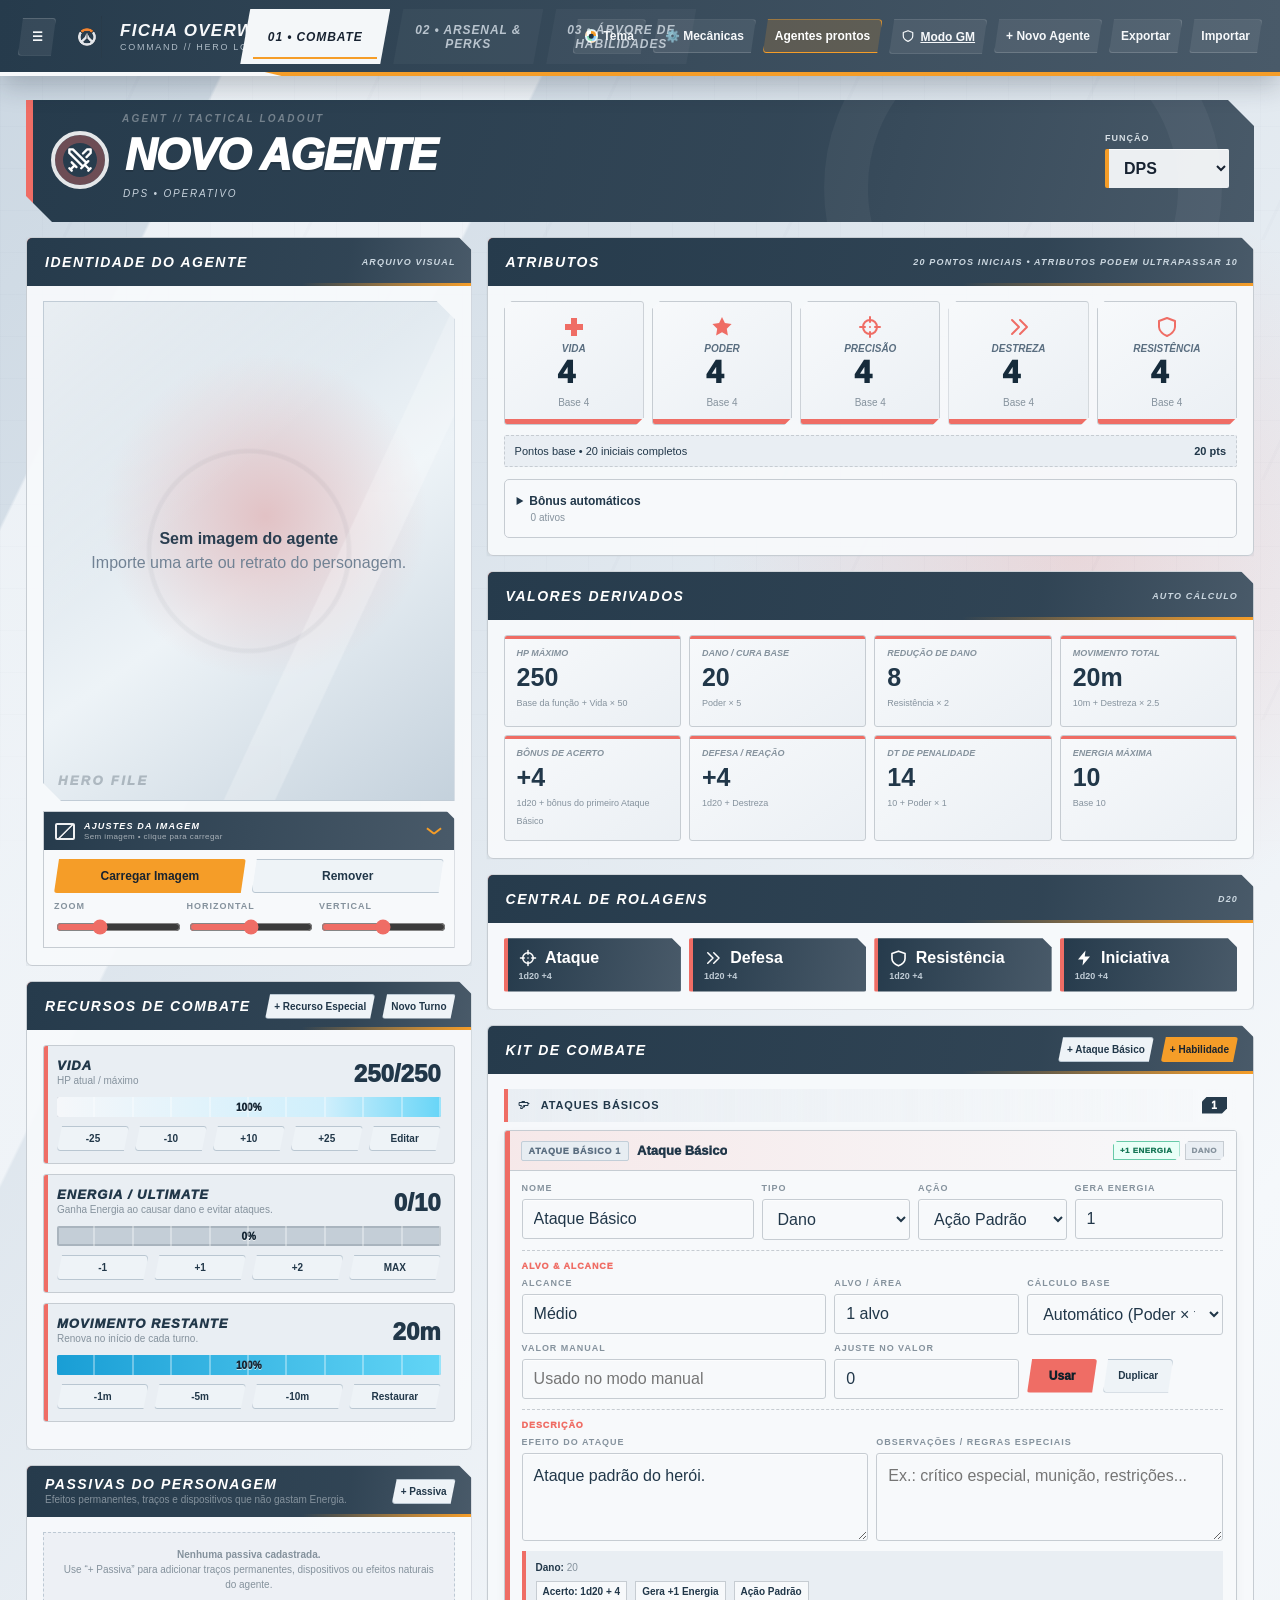
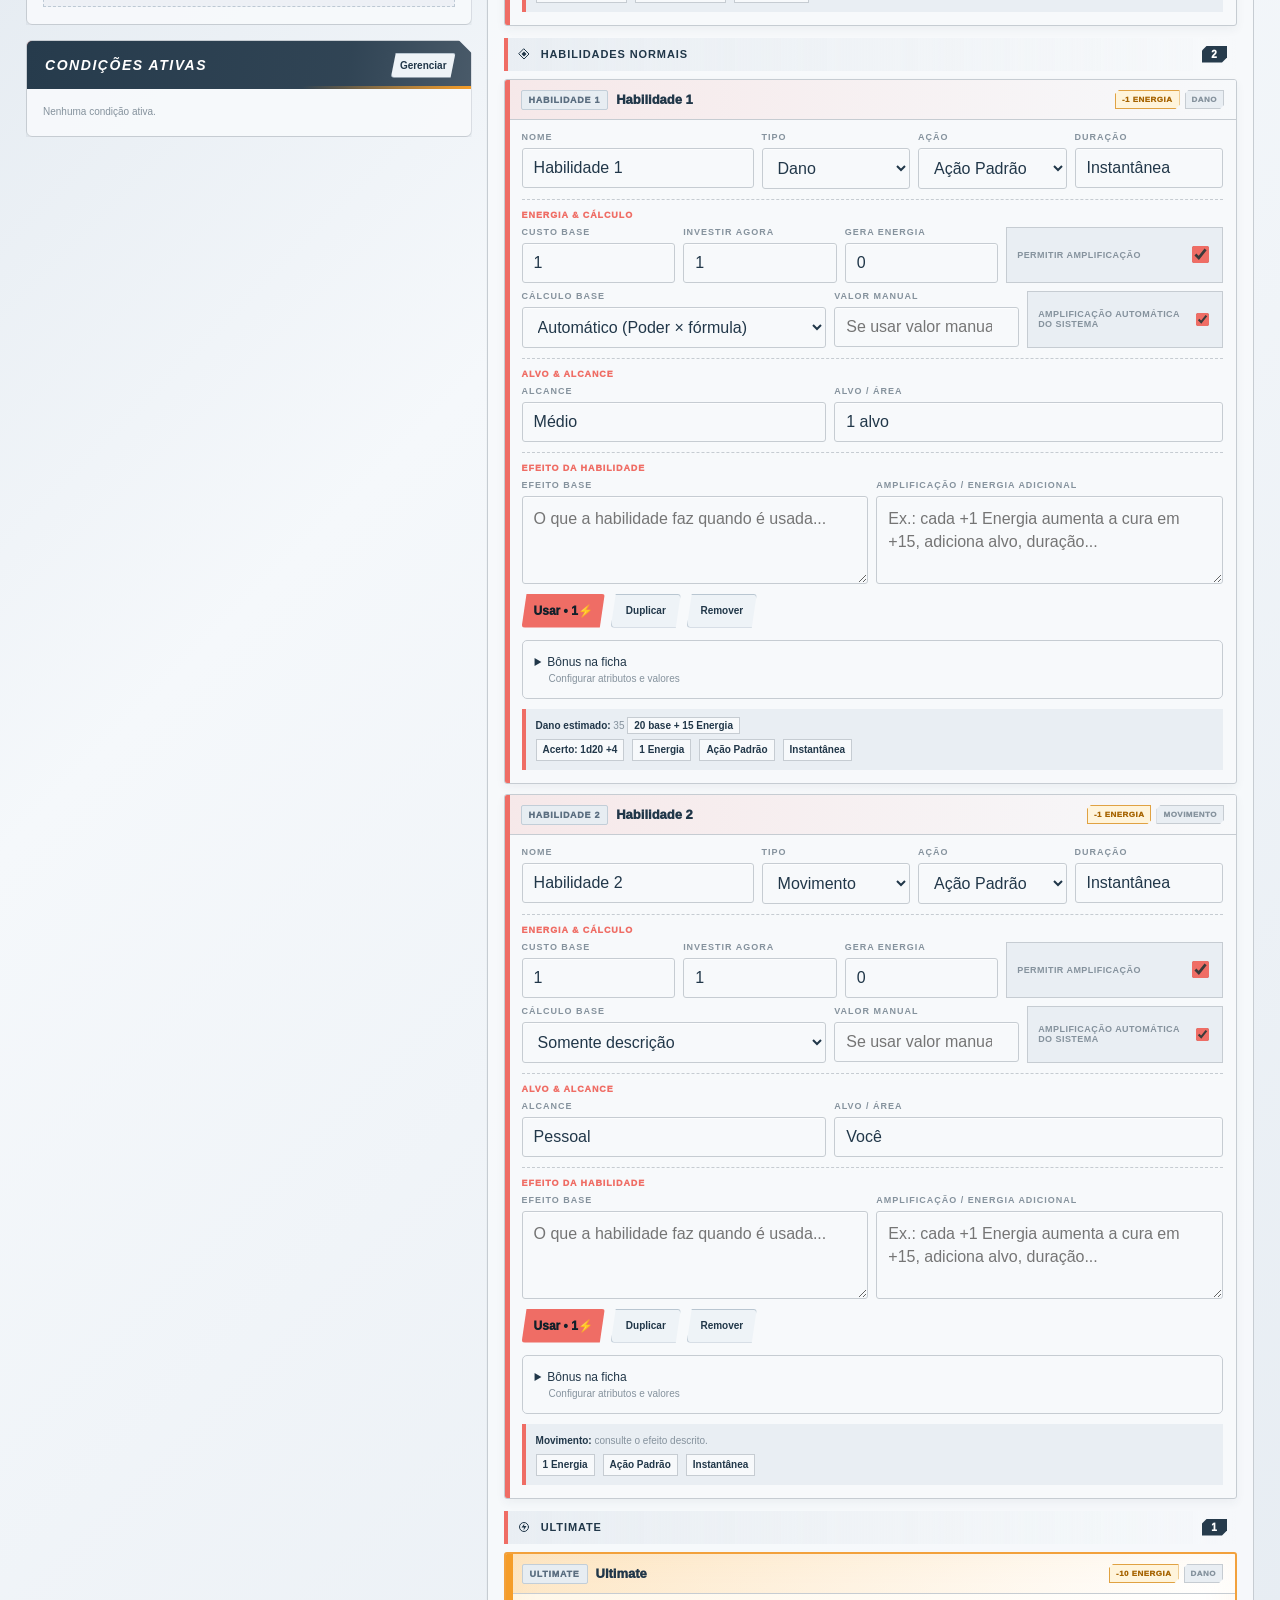
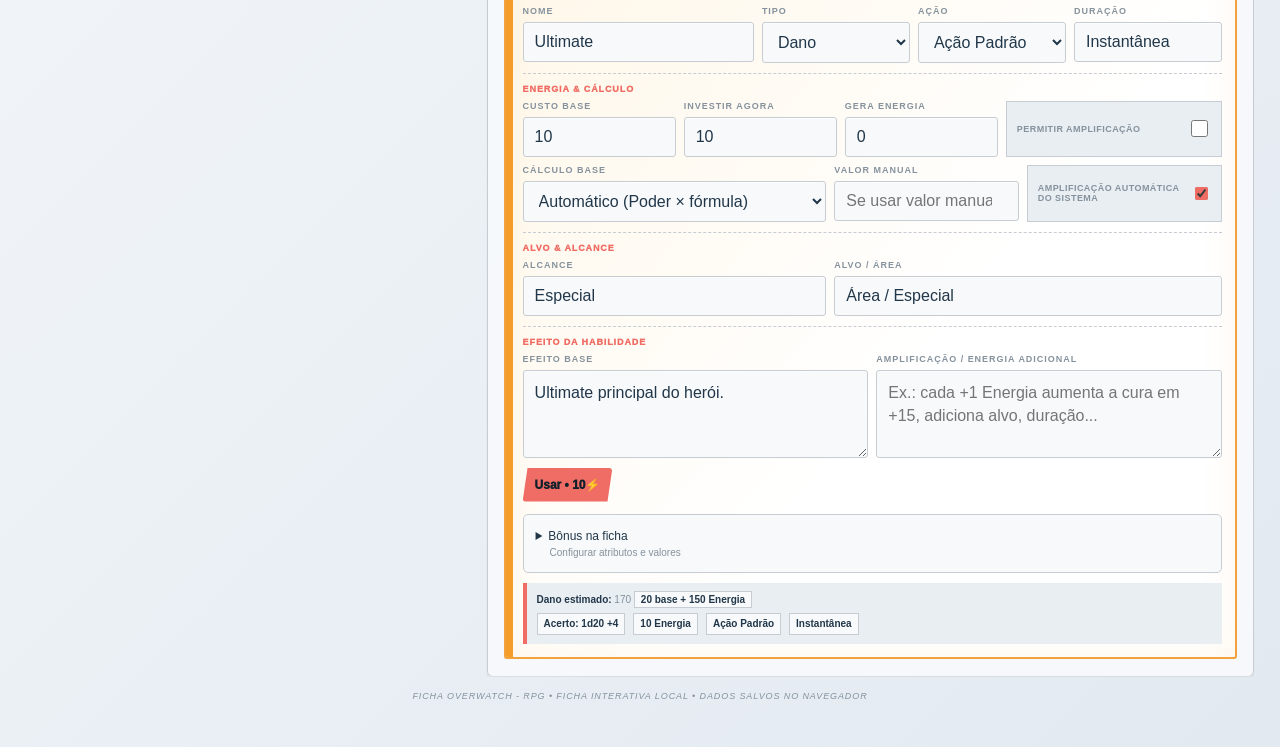
==== commit 938eb897: "Adicionar modo GM com senha, maker de inimigos, modelos Talon/Setor Nulo e encontros" ====
--- a/index.html
+++ b/index.html
@@ -648,6 +648,7 @@
     <button class="btn" id="themeBtn" title="Personalizar as cores deste agente"><span class="ui-icon icon-theme" aria-hidden="true"></span><span class="desktop-label">Tema</span></button>
     <button class="btn" id="mechanicsBtn" title="Alterar fórmulas, substituições de atributo e recursos especiais deste agente">⚙️ <span class="desktop-label">Mecânicas</span></button>
     <a class="btn" href="agentes.html" title="Biblioteca de agentes prontos" aria-label="Abrir biblioteca de agentes"><span class="desktop-label">Agentes prontos</span><span class="mobile-label">Agentes</span></a>
+    <a class="btn" href="gm.html" title="Bestiário e criação de inimigos" aria-label="Abrir modo GM"><span class="ui-icon icon-role-tank" aria-hidden="true"></span><span>Modo GM</span></a>
     <button class="btn" id="newHeroBtn">+ <span class="desktop-label">Novo Agente</span></button>
     <button class="btn" id="exportBtn">Exportar</button>
     <button class="btn" id="importBtn">Importar</button>
@@ -882,7 +883,7 @@
 
 <div class="toast" id="toast"></div>
 <script src="bonuses.js?v=20261025-1"></script>
-<script src="storage.js?v=1"></script>
+<script src="storage.js?v=2"></script>
 <script>
 const TREE_DATA = {"DPS": {"Atirador de Elite": {"role": "DPS", "description": "DPS de ataques à distância, Precisão, Crítico, alcance e supressão.", "sections": [{"name": "Precisão & Crítico", "nodes": [{"name": "Mira Cirúrgica", "cost": 1, "req": "", "text": "+1 em Precisão em todos os Ataques à Distância."}, {"name": "Respiração Controlada", "cost": 1, "req": "", "text": "Se não se mover no turno, recebe +1 adicional em Precisão para todos os Ataques à Distância daquele turno."}, {"name": "Ótica Avançada", "cost": 1, "req": "", "text": "+2 em testes de Percepção ligados à visão. Em alvo muito próximo com arma de Médio/Longo Alcance, a penalidade muda de -5 Acerto & metade do dano para -2 Acerto & metade do dano."}, {"name": "Fogo Disciplinado", "cost": 2, "req": "Mira Cirúrgica", "text": "Se todos os Ataques Básicos no turno forem contra o mesmo alvo e pelo menos 1 acertar, cada ataque que acertar recebe +5 de dano."}, {"name": "Ponto Fraco Exposto", "cost": 2, "req": "Fogo Disciplinado", "text": "Ao acertar inimigo com 50% ou menos do HP Máximo, seu Ataque Básico recebe +15 de dano contra esse alvo."}, {"name": "Olho Predador", "cost": 2, "req": "Mira Cirúrgica", "text": "Ataques Básicos à Distância contam 19–20 como crítico. Se a arma já tiver crítico melhorado, aumenta o intervalo em +1."}, {"name": "Tiro Perfuro-Alvo", "cost": 3, "req": "Ponto Fraco Exposto", "text": "1x por rodada, declare 1 Ataque Básico: ignora até 4 de Redução de Dano; se for crítico, recebe +10 de dano extra."}, {"name": "Headshot Letal", "cost": 3, "req": "Olho Predador", "text": "Contra alvo sem Cobertura, Ataques Básicos à Distância contam 18–20 como crítico; se já possuir margem crítica, aumenta +1 até 16/20. Crítico recebe +15 de dano."}]}, {"name": "Treinado em Tática", "nodes": [{"name": "Treinado em Fogo de Supressão", "cost": 1, "req": "", "text": "Use a Ação para suprimir cone/linha até 15m em Curto/Médio Alcance. Faça 1d20+Precisão. Inimigos na área sofrem -5 em Ataques até seu próximo turno; 1 aliado recebe +5 no próximo teste contra um deles."}, {"name": "Treinado em Linha de Fogo", "cost": 1, "req": "Treinado em Fogo de Supressão", "text": "Em Cobertura usando Fogo de Supressão: +2 Defesa contra Ataques à Distância e +5 de dano no primeiro alvo acertado pela supressão."}, {"name": "Marcador de Alvo", "cost": 2, "req": "Treinado em Fogo de Supressão", "text": "1x por rodada, ao acertar ataque à distância, use Ação Livre para Fogo Concentrado: aliados ganham +2 Precisão contra o alvo Marcado; se ele cair a 0 HP nessa rodada, +1 Energia."}, {"name": "Fogo de Cobertura", "cost": 2, "req": "Treinado em Linha de Fogo", "text": "Quando aliado sair de Cobertura e for alvo de ataque à distância, gaste Reação para 1 Ataque Básico no atirador. Se acertar, o inimigo sofre -2 no ataque que estava fazendo."}, {"name": "Mestre da Linha de Tiro", "cost": 3, "req": "Marcador de Alvo", "text": "Inimigos sob seu Fogo Concentrado sofrem -2 em Destreza para Defesa contra seus ataques. Se acertar 2+ inimigos com Supressão na rodada, todos sofrem -2 em Ataques até seu próximo turno."}]}, {"name": "Posição, Alcance & High Ground", "nodes": [{"name": "Sentinela de Altura", "cost": 1, "req": "", "text": "Em posição elevada: +1 Precisão contra alvos a Médio/Longo Alcance e +2 Percepção para notar inimigos se aproximando."}, {"name": "Posto Fixado", "cost": 1, "req": "Sentinela de Altura", "text": "Se começar e terminar o turno no mesmo lugar, +5 de dano no primeiro Ataque à Distância que acertar."}, {"name": "Domínio de Alcance", "cost": 2, "req": "Sentinela de Altura", "text": "Em Longo Alcance: ignora penalidades por distância e ganha +5 de dano nos Ataques Básicos."}, {"name": "Tiro de Oportunidade", "cost": 2, "req": "Domínio de Alcance", "text": "1x por rodada, quando inimigo sair de cobertura ou entrar no campo de visão correndo, gaste Reação para 1 Ataque Básico à distância."}, {"name": "Atirador Intocável", "cost": 3, "req": "Posto Fixado + Domínio de Alcance", "text": "Em posição elevada e sem ter se movido: +2 Defesa contra Ataques à Distância e o primeiro ataque à distância acertado por rodada recebe +10 de dano."}]}, {"name": "Nós Finais", "nodes": [{"name": "Executor de Longo Alcance", "cost": 5, "req": "pelo menos 3 nós de Cada Árvore de Atirador de Elite", "text": "1x por missão, contra inimigo a Médio/Longo Alcance com 30% ou menos de HP: se acertar, é crítico automático e recebe +15 de dano crítico extra."}, {"name": "Sniper da Overwatch", "cost": 3, "req": "Mira Cirúrgica + qualquer outro nó de Precisão & Crítico + qualquer nó de Posição/Alcance", "text": "1x por missão, Disparo de Assinatura: declare antes; +10 Precisão; ao acertar, +25 de dano adicional. Se crítico, o +25 soma ao dano crítico."}]}]}, "Predador": {"role": "DPS", "description": "DPS de mobilidade, flanco, burst e disrupção da backline.", "sections": [{"name": "Mobilidade & Entrada", "nodes": [{"name": "Passo de Caça", "cost": 1, "req": "", "text": "+2m de Movimento Total. +1 Precisão contra inimigos dos quais você se aproximou neste turno."}, {"name": "Rota de Flanco", "cost": 1, "req": "", "text": "Ao mover ao redor do combate sem passar adjacente a inimigos, +2m Movimento. Primeiro inimigo em melee sofre -2 em Ataques contra você até o fim da rodada."}, {"name": "Sombra em Movimento", "cost": 1, "req": "Passo de Caça", "text": "1x por rodada, mova até 5m como Ação Livre sem provocar Ataques de Oportunidade."}, {"name": "Entrada Explosiva", "cost": 2, "req": "Sombra em Movimento", "text": "Se mover pelo menos metade do Movimento Total antes de atacar, primeiro Ataque Básico acertado recebe +10 dano; +5 extra se alvo ainda não havia sido atacado na rodada."}, {"name": "Saída Calculada", "cost": 2, "req": "Sombra em Movimento", "text": "Ao derrubar inimigo corpo a corpo, mova até 6m como Ação Livre sem Ataque de Oportunidade, obrigatoriamente para longe de inimigos."}, {"name": "Nunca Fica Parado", "cost": 3, "req": "Entrada Explosiva + Saída Calculada", "text": "Se atacar e se mover no turno: +2 Defesa até seu próximo turno. Se nenhum ataque acertar você até lá, começa o próximo turno com +1 Energia."}]}, {"name": "Dano em Curta Distância & Burst", "nodes": [{"name": "Golpe de Oportunidade", "cost": 1, "req": "", "text": "Em Corpo a Corpo/Curto, Ataques Básicos recebem +5 dano se alvo tiver mais de 50% HP."}, {"name": "Pressão Implacável", "cost": 1, "req": "Golpe de Oportunidade", "text": "Se acertar 2+ ataques no mesmo inimigo na rodada, alvo sofre -2 Defesa contra seus ataques até fim do seu próximo turno."}, {"name": "Combo Relâmpago", "cost": 2, "req": "Pressão Implacável", "text": "1x por rodada, após acertar Ataque Básico em alvo adjacente, faça 1 Ataque Básico adicional no mesmo alvo com -2 Precisão."}, {"name": "Instinto de Execução", "cost": 2, "req": "Golpe de Oportunidade", "text": "Contra inimigos ≤50% HP, Ataques Básicos em Curto recebem +10 dano; ≤25%, +15."}, {"name": "Explosão de Flanco", "cost": 3, "req": "Combo Relâmpago + Instinto de Execução", "text": "1x por missão, em Corpo a Corpo/Curto, se acertar pelo menos 1 ataque no alvo na rodada, o primeiro dano que ele sofrer de você recebe +50 dano."}]}, {"name": "Disrupção & Caos", "nodes": [{"name": "Ameaça Invisível", "cost": 1, "req": "", "text": "Atrás da linha principal inimiga, Suportes e DPS inimigos sofrem -2 em Ataques se não estiverem mirando em você."}, {"name": "Golpe Desestabilizador", "cost": 1, "req": "Ameaça Invisível", "text": "Ao acertar Suporte ou DPS em Curto, escolha -2 Ataques ou -2 Resistência até seu próximo turno."}, {"name": "Quebra-Formação", "cost": 2, "req": "Golpe Desestabilizador", "text": "1x por rodada, ao acertar inimigo em Curto, force movimento de 3m para longe do grupo. Não provoca Ataque de Oportunidade."}, {"name": "Isolamento Tático", "cost": 2, "req": "Ameaça Invisível", "text": "Se iniciar turno em melee com inimigo e nenhum outro inimigo a até 6m dele: +2 Precisão e +5 dano contra esse alvo na rodada."}, {"name": "Caos na Retaguarda", "cost": 3, "req": "Quebra-Formação + Isolamento Tático", "text": "1x por missão, ao entrar na backline: Suportes/DPS a até 24m sofrem -5 Ataques e -5 Defesa por 3 rodadas; você ganha +5 Defesa contra ataques à distância vindos da área."}]}, {"name": "Nós Finais", "nodes": [{"name": "Fera de Flanco", "cost": 4, "req": "pelo menos 3 nós de Cada Árvore de Predador", "text": "Se começar sem inimigos adjacentes e terminar com ao menos 1 inimigo adjacente que atacou: +10 dano por aliado do alvo do qual ele esteja isolado (máx. 5). Se derrubar alvo, +2 Energia."}, {"name": "Espectro da Backline", "cost": 4, "req": "pelo menos 1 nó de cada Sub-Árvore (A, B, C)", "text": "1x por missão, Modo Espectro por 2 rodadas: atravessa inimigos sem oportunidade, +15m Movimento, ataques em Curto acertados +25 dano; se derrubar alvo, +1 Energia e +1 turno de duração."}]}]}, "Sobrevivente": {"role": "DPS", "description": "DPS resistente que converte dano recebido e HP baixo em retaliação e clutch.", "sections": [{"name": "Resistência & Dureza", "nodes": [{"name": "Pele Grossa", "cost": 1, "req": "", "text": "+1 Resistência; Redução de Dano aumenta em +2."}, {"name": "Fôlego de Ferro", "cost": 1, "req": "", "text": "+1 Vida; ao ser curado, recebe +5 de cura extra."}, {"name": "Postura Baixa", "cost": 1, "req": "", "text": "Se não se mover, recebe +5 Redução de Dano contra o próximo ataque até seu próximo turno."}, {"name": "Casca Dura", "cost": 2, "req": "Pele Grossa", "text": "Com 50% ou menos de HP: +1 Resistência; Redução passa a 4 por ponto de Resistência em vez de 2."}, {"name": "Armadura Improvisada", "cost": 2, "req": "Fôlego de Ferro", "text": "Inicia combate com +50 HP temporário. Quando acabar, +4 Defesa até o fim da rodada seguinte."}, {"name": "Inquebrável", "cost": 3, "req": "Casca Dura + Armadura Improvisada", "text": "1x por missão, ao chegar a 0 HP fica com 10 HP e ganha +3 Resistência até o fim da cena."}]}, {"name": "Retaliação & Fúria", "nodes": [{"name": "Alimentado pela Dor", "cost": 1, "req": "", "text": "Se perder 20+ HP na rodada, próximo Ataque Básico acertado na rodada seguinte recebe +10 dano."}, {"name": "Instinto de Retaliação", "cost": 1, "req": "", "text": "Se for alvo de ao menos 1 ataque, ganha +1 Precisão até o fim da rodada seguinte."}, {"name": "Olhar Ameaçador", "cost": 1, "req": "", "text": "Ao reduzir inimigo a 0 HP, inimigos a até 3m sofrem -2 em Ataques contra você até seu próximo turno."}, {"name": "Contra-Golpe Violento", "cost": 2, "req": "Instinto de Retaliação", "text": "1x por rodada, quando inimigo em melee acertar você, gaste Reação para 1 Ataque Básico; +5 dano se estiver ≤50% HP."}, {"name": "Fúria Controlada", "cost": 2, "req": "Alimentado pela Dor", "text": "Com ≤50% HP: +2 Precisão e +15 dano em Ataques Básicos."}, {"name": "Cair Não É Opção", "cost": 3, "req": "Contra-Golpe Violento + Fúria Controlada", "text": "Com ≤25% HP: primeiro ataque recebido por rodada tem dano final -15; Ataques Básicos +30 dano."}]}, {"name": "Limiar Crítico & Clutch", "nodes": [{"name": "Não Vai Cair Agora", "cost": 1, "req": "", "text": "Entre 1% e 50% HP: +1 Defesa e +1 Resistência."}, {"name": "Adrenalina de Sobrevivência", "cost": 1, "req": "Não Vai Cair Agora", "text": "Primeira vez abaixo de 50% HP no combate: +1 Energia e +5m Movimento até fim do próximo turno."}, {"name": "Limiar da Dor", "cost": 2, "req": "Não Vai Cair Agora", "text": "Com ≤30% HP: Ataques Básicos +10 dano e Resistência contra CC +4."}, {"name": "Instinto de Sobrevida", "cost": 2, "req": "Adrenalina de Sobrevivência", "text": "1x por missão, se um único ataque reduziria a 0 HP, fica com 1 HP e +2 Defesa até seu próximo turno."}, {"name": "Herói de Último Recurso", "cost": 3, "req": "Limiar da Dor + Instinto de Sobrevida", "text": "Com ≤30% HP: Ataques Básicos 19–20 crítico; ao derrubar inimigo, cura equivalente ao cálculo de Poder."}]}, {"name": "Nós Finais", "nodes": [{"name": "Sempre em Pé", "cost": 4, "req": "pelo menos 3 nós de cada Árvore de Sobrevivente Agressivo", "text": "Se terminar rodada de pé após ter sido alvo de ataque, ganha +1 Energia no início do próximo turno."}, {"name": "Imortal de Teimosia", "cost": 6, "req": "Inquebrável OU Herói de Último Recurso", "text": "1x por missão, ao chegar a 0 HP fica com 1/4 HP Máximo, +5 Resistência e +5 Precisão até fim da cena, e Ataques Básicos +60 dano até fim da próxima rodada."}]}]}, "Executor": {"role": "DPS", "description": "DPS de finalização, caça a inimigos feridos e snowball por abates.", "sections": [{"name": "Marcação & Pressão em Feridos", "nodes": [{"name": "Cheiro de Sangue", "cost": 1, "req": "", "text": "+5 dano contra inimigos com menos de 50% HP."}, {"name": "Instinto Predatório", "cost": 1, "req": "", "text": "Sempre sabe quais inimigos estão abaixo de 50% HP; +2 Percepção para localizar inimigos escondidos/caídos ainda vivos."}, {"name": "Marca do Caçador", "cost": 1, "req": "Cheiro de Sangue", "text": "1x por rodada, ao acertar Ataque Básico, marque até fim da rodada: você +5 dano; aliados ignoram 5 Redução de Dano."}, {"name": "Pressão Letal", "cost": 2, "req": "Marca do Caçador", "text": "Alvo Marcado ≤50% HP: seus Ataques Básicos +15 dano em vez de +5. ≤30%: aliados ignoram 10 Redução em vez de 5."}, {"name": "Não Escapa", "cost": 2, "req": "Instinto Predatório", "text": "+2 Precisão contra inimigos recuando/fugindo ou que se moveram para longe no turno anterior. Inimigos ≤30% HP não ganham cobertura contra seus ataques à distância."}, {"name": "Caçador Implacável", "cost": 3, "req": "Pressão Letal + Não Escapa", "text": "Enquanto houver inimigo abaixo de 50% HP: +1 Precisão e +5 dano em Ataques Básicos."}]}, {"name": "Golpe Final & Crítico", "nodes": [{"name": "Olhos na Garganta", "cost": 1, "req": "", "text": "Ataques Básicos contra inimigos ≤30% HP recebem +5 dano."}, {"name": "Ponto Vital", "cost": 1, "req": "Olhos na Garganta", "text": "Contra inimigos ≤30% HP, Ataques Básicos contam 19–20 como crítico."}, {"name": "Execução Calculada", "cost": 2, "req": "Ponto Vital", "text": "Contra inimigos ≤30% HP: Ataques Básicos +15 dano; se crítico, +10 dano extra."}, {"name": "Tiro de Misericórdia", "cost": 2, "req": "Olhos na Garganta", "text": "1x por rodada, contra inimigo ≤20% HP: se acertar, causa dano como crítico; se já for crítico, não dobra duas vezes."}, {"name": "Carrasco de Campo", "cost": 3, "req": "Execução Calculada + Tiro de Misericórdia", "text": "1x por missão, Ataque Básico contra inimigo ≤30% HP: ao acertar é crítico automático e multiplicador crítico vira x4."}]}, {"name": "Atropelamento", "nodes": [{"name": "Kill Confirmed", "cost": 1, "req": "", "text": "Ao reduzir inimigo relevante a 0 HP, recupera +2 Energia."}, {"name": "Ritmo de Execução", "cost": 1, "req": "Kill Confirmed", "text": "Após reduzir inimigo a 0 HP: +5m Movimento e +2 Precisão até fim do próximo turno."}, {"name": "Medo Contagiante", "cost": 1, "req": "Kill Confirmed", "text": "Ao derrubar inimigo, inimigos a até 9m dele sofrem -2 Ataques contra você até fim da rodada."}, {"name": "Limpa-Cena", "cost": 2, "req": "Ritmo de Execução", "text": "Após reduzir inimigo a 0 HP no turno, mova até 6m como Ação Livre sem provocar oportunidade."}, {"name": "Bônus de Confirmação", "cost": 2, "req": "Medo Contagiante", "text": "Se derrubar inimigo que estava ≤30% HP: cura seu Poder em HP; aliados a até 6m recebem +2 em Ataques até fim da próxima rodada."}, {"name": "Efeito Dominó", "cost": 3, "req": "Limpa-Cena + Bônus de Confirmação", "text": "1x por missão, ao derrubar inimigo: até 2 outros a 12m sofrem 50 dano; se algum cair, +1 Energia extra."}]}, {"name": "Nós Finais", "nodes": [{"name": "Ceifador Oportunista", "cost": 4, "req": "pelo menos 1 nó de cada sub-árvore (A, B, C)", "text": "Enquanto houver inimigo ≤50% HP: +3 Precisão e +3 Poder contra qualquer inimigo ferido. Ao acertar alvo ferido, pode usar Ataque Básico como Ação Livre."}, {"name": "Anjo da Morte", "cost": 6, "req": "pelo menos 3 nós de cada Árvore de Executor", "text": "1x por missão, Modo Execução Total por 1 rodada: contra ≤50% HP, Ataques Básicos +12 Poder; contra ≤30% HP, crítico 17–20; se derrubar ao menos 1, +2 Energia e +1 rodada de duração."}]}]}}, "Suporte": {"Curandeiro de Linha de Frente": {"role": "Suporte", "description": "Focada em cura direta, sustentação e sobrevivência do healer.", "sections": [{"name": "SUB-ÁRVORE A – Cura Focada (Alvo Único)", "nodes": [{"name": "Cura Focada", "cost": 1, "req": "", "text": "[Fundamento de Cura]\nSuas curas alvo único recebem +5 de cura."}, {"name": "Diagnóstico Rápido", "cost": 1, "req": "Cura Focada", "text": "+1 em Precisão em todas as habilidades de Cura alvo único.\nTestes de Perícia ligados a Medicina/Tratamento recebem +2."}, {"name": "Terapia Intensiva", "cost": 2, "req": "Cura Focada", "text": "Quando o alvo estiver com 50% ou menos de HP Máximo, suas curas alvo único recebem +10 de cura adicionais."}, {"name": "Reanimação de Campo", "cost": 2, "req": "Diagnóstico Rápido", "text": "Quando você curar um aliado que estava em 0 HP ou negativo e ele voltar a agir:\nalém da cura normal, ele ganha +2 em Resistência até o fim da rodada."}, {"name": "Canal Vital", "cost": 3, "req": "Terapia Intensiva + Reanimação de Campo", "text": "1 vez por missão, ao curar um alvo com 25% ou menos de HP, você pode dobrar o valor total da cura dessa habilidade."}]}, {"name": "SUB-ÁRVORE B – Cura em Área & Sustentação", "nodes": [{"name": "Pulso Regenerativo", "cost": 1, "req": "", "text": "[Fundamento de Área]\nSuas habilidades de Cura em Área recebem +5 de cura para cada alvo afetado (máx. +15 por uso)."}, {"name": "Névoa Restauradora", "cost": 1, "req": "", "text": "Quando você usar uma cura em área que afete pelo menos 2 aliados, todos recebem +2 em Defesa (Destreza) até o início do seu próximo turno."}, {"name": "Aura de Sustentação", "cost": 2, "req": "Pulso Regenerativo", "text": "Aliados a até 3m de você recuperam +HP equivalente ao seu [Poder] ao início do seu turno se estiverem com 50% ou menos de HP Máximo.\nAtiva apenas 1 vez por rodada por aliado."}, {"name": "Campo de Recuperação", "cost": 2, "req": "Névoa Restauradora", "text": "1 vez por combate, quando você usar uma cura em área, pode deixar no local um “campo de cura” de 9m de raio que dura 2 rodadas:\nquem começar o turno dentro do campo recupera [ 15 de HP]."}, {"name": "Poço de Cura", "cost": 3, "req": "Aura de Sustentação + Campo de Recuperação", "text": "Quando conjurar uma cura em área, você pode declarar que ela será um Poço de Cura:\no valor total da cura é [Aumentado em +25] e cura equivalente ao seu [Poder] e esse bônus extra pode ser escolhido como será dividido entre todos os alvos dentro do (Campo de Recuperação)"}]}, {"name": "SUB-ÁRVORE C – Sobrevivência do Suporte", "nodes": [{"name": "Instinto de Sobrevivência", "cost": 1, "req": "", "text": "[Fundamento de Defesa]\n+1 em Destreza.\nQuando estiver em cobertura, recebe +1 adicional em Defesa contra ataques à distância."}, {"name": "Recuo Tático", "cost": 1, "req": "", "text": "1 vez por rodada, quando for alvo de um ataque, pode se mover até 3m como Ação Livre após a resolução do ataque (acertando ou errando), desde que se afaste do atacante."}, {"name": "Autoestabilizador", "cost": 2, "req": "Instinto de Sobrevivência", "text": "Quando você for curado por qualquer fonte, recupera +10 de HP extra.\n1 vez por combate, quando for derrubado (0 de HP) pode se estabilizar como Ação Livre."}, {"name": "Foco Inabalável", "cost": 2, "req": "Recuo Tático", "text": "Se você sofrer dano em uma rodada, recebe +2 em Precisão nas suas curas no próximo turno."}, {"name": "Âncora do Time", "cost": 3, "req": "Autoestabilizador + Foco Inabalável", "text": "Enquanto você estiver em pé (não caído) e com mais de 0 HP:\nAliados a até 9m de você passivamente recebem +2 em Resistência."}]}, {"name": "NÓS FINAIS – Curandeiro de Linha de Frente", "nodes": [{"name": "Anjo de Combate", "cost": 4, "req": "pelo menos 3 nós de cada Árvore de Curandeiro de Linha de Frente", "text": "Quando você curar um aliado diferente em 2 rodadas seguidas, a terceira cura recebe +100% de cura extra e retira uma penalidade."}, {"name": "Pilar de Vida", "cost": 5, "req": "Canal Vital OU Poço de Cura", "text": "1 vez por missão, declare o Pilar de Vida ao usar uma habilidade de cura:\nsome +250 de cura ao total da habilidade;\ntodos os alvos curados recebem +5 em Resistência até o fim da cena.\n#  Sistema Overwatch [RPG ]\n@[𝐑𝐏𝐆] 𝐎𝐕𝐄𝐑𝐖𝐀𝐓𝐂𝐇 🌎"}]}]}, "Guardião Protetor": {"role": "Suporte", "description": "Focada em escudos, redução de dano e proteção ativa dos aliados.", "sections": [{"name": "SUB-ÁRVORE A – Escudos & Mitigação", "nodes": [{"name": "Barreira Reforçada", "cost": 1, "req": "", "text": "[Fundamento de Escudo]\nEscudos que você gera (HP de escudo, bolhas, barreiras) recebem +10 de HP de Escudo."}, {"name": "Cálculo de Impacto", "cost": 1, "req": "", "text": "Quando você criar um escudo em um aliado, ele recebe +1 em Resistência até o início do seu próximo turno."}, {"name": "Fortificação Local", "cost": 2, "req": "Barreira Reforçada", "text": "Ao aplicar um escudo em um aliado, você pode aumentar o alcance para todos os aliados a até 6m desse alvo;\nesses aliados recebem metade do valor de escudo (arredondando para baixo, mínimo 5)."}, {"name": "Absorção Direcionada", "cost": 2, "req": "Cálculo de Impacto", "text": "1 vez por rodada, quando um escudo seu for quebrado em um aliado, você pode tomar para si os próximos 50 de dano que iriam para esse aliado."}, {"name": "Muralha Viva", "cost": 3, "req": "Fortificação Local + Absorção Direcionada", "text": "Enquanto você estiver a até 3m de pelo menos 1 aliado protegido por escudo seu, recebe +3 em Resistência e +15 de Redução de Dano contra ataques à distância."}]}, {"name": "SUB-ÁRVORE B – Proteção Ativa & Peel", "nodes": [{"name": "Passo Protetor", "cost": 1, "req": "", "text": "[Fundamento de Peel]\n1 vez por rodada, quando um aliado a até 6m for alvo de um ataque, você pode usar sua Reação para trocar de lugar com ele antes do ataque ser rolado."}, {"name": "Interposição Instintiva", "cost": 1, "req": "Passo Protetor", "text": "Quando usar Passo Protetor ou habilidade similar, o aliado protegido recebe +2 em Defesa contra ataques até sua próxima rodada."}, {"name": "Desviar Fogo", "cost": 2, "req": "Passo Protetor", "text": "Se você trocar de lugar com um aliado e o ataque errar você, o inimigo sofre –2 em Precisão nos ataques contra você até o fim da rodada seguinte."}, {"name": "Proteção Prioritária", "cost": 2, "req": "Interposição Instintiva", "text": "Escolha 1 aliado “prioritário” no início do combate.\nSempre que esse aliado cair abaixo de 50% de HP, você recebe +12 em Movimento e +1 Energia nessa rodada."}, {"name": "Guardião Inabalável", "cost": 3, "req": "Desviar Fogo + Proteção Prioritária", "text": "Enquanto estiver a até 6m do aliado prioritário:\nvocê recebe +2 em Resistência;\nesse aliado recebe +2 em Defesa e +2 em Resistência."}]}, {"name": "SUB-ÁRVORE C – Anti-Dano em Área", "nodes": [{"name": "Leitura de Explosão", "cost": 1, "req": "", "text": "[Fundamento de Área]\n+2 em testes de Percepção para notar ataques de área, minas, foguetes e similares.\nAliados a até 10m de você recebem +1 em Resistência contra dano de área."}, {"name": "Posicionamento Seguro", "cost": 1, "req": "", "text": "Quando um ataque em área for anunciado, você pode usar Ação de Movimento para reposicionar até 10m sem provocar Ataques de Oportunidade."}, {"name": "Deslocamento Coordenado", "cost": 2, "req": "Posicionamento Seguro", "text": "Quando você se movimentar para fugir de um ataque em área, pode levar junto 1 aliado adjacente, movendo-o até 10m com você."}, {"name": "Zona Segura", "cost": 2, "req": "Leitura de Explosão", "text": "1 vez por rodada, ao ser alvo de um ataque em área, você pode declarar uma Zona Segura de 6m de raio centrada em você:\ntodos os aliados dentro dessa área recebem –25 de dano daquela fonte."}, {"name": "Bastião Antiexplosão", "cost": 3, "req": "Deslocamento Coordenado + Zona Segura", "text": "Enquanto estiver em Zona Segura que você criou ou similar:\nvocê recebe +5 em Resistência contra todas as fontes de dano em área;\naliados dentro da zona recebem +10 de Redução de Dano contra o próximo ataque em área na cena."}]}, {"name": "NÓS FINAIS – Guardião Protetor", "nodes": [{"name": "Escudo da Operação", "cost": 5, "req": "pelo menos 3 nós de cada Árvore de Guardião Protetor", "text": "No início de cada combate, você pode escolher até 2 aliados:\ncada um recebe +75 de HP de Escudo como Vida Máxima temporária até o fim da cena e conta como (Vida Extra) então pode ser curado normalmente."}, {"name": "Barreira Ionizada", "cost": 4, "req": "Muralha Viva OU Guardião Inabalável", "text": "1 vez por missão, você pode criar uma grande barreira de energia:\nescudo de 1000 de HP que cobre uma linha ou arco à sua frente;\ndura até ser destruído ou até o fim da cena;\ntodos atrás da barreira recebem Cobertura Total.\n#  Sistema Overwatch [RPG ]\n@[𝐑𝐏𝐆] 𝐎𝐕𝐄𝐑𝐖𝐀𝐓𝐂𝐇 🌎"}]}]}, "Inspirador Tático": {"role": "Suporte", "description": "Focada em buffs, energia, sinergia com o time e controle de ritmo.", "sections": [{"name": "SUB-ÁRVORE A – Buff Ofensivo", "nodes": [{"name": "Chamado à Ação", "cost": 1, "req": "", "text": "[Fundamento de Buff]\n1 vez por rodada, como Ação Livre, você pode conceder +1 em Precisão no próximo ataque de 1 aliado a até 6m."}, {"name": "Ritmo de Fogo", "cost": 1, "req": "", "text": "Quando 2 ou mais aliados acertarem o mesmo alvo na rodada, você pode dar +10 de dano no próximo ataque de um deles contra esse alvo."}, {"name": "Injeção de Confiança", "cost": 2, "req": "Chamado à Ação", "text": "1 vez por rodada, ao curar ou escudar um aliado, você pode conceder a ele +15 de dano no próximo Ataque Básico que acertar."}, {"name": "Sinergia Ofensiva", "cost": 2, "req": "Ritmo de Fogo", "text": "Se você usar uma habilidade que buffe ataque/dano em um aliado que já recebeu algum buff nesta rodada (seu ou de outro suporte):\nesse aliado recebe +4 em Precisão até o fim da rodada."}, {"name": "Mestre da Coordenação", "cost": 3, "req": "Injeção de Confiança + Sinergia Ofensiva", "text": "1 vez por combate, você pode declarar um Turno Coordenado:\naté 2 aliados recebem +6 em Precisão e +35 de dano no próximo ataque que acertarem até o fim da rodada."}]}, {"name": "SUB-ÁRVORE B – Buff Defensivo & Energia", "nodes": [{"name": "Palavra de Coragem", "cost": 1, "req": "", "text": "[Fundamento de Moral]\n1 vez por combate, como Ação Livre, pode conceder +2 em Resistência a um aliado até o início do seu próximo turno."}, {"name": "Estimulante Tático", "cost": 1, "req": "", "text": "Quando um aliado a até 6m cair abaixo de 50% de HP, você pode dar a ele +6m de Movimento e +2 em Defesa até o fim da rodada."}, {"name": "Conduíte de Energia", "cost": 2, "req": "Palavra de Coragem", "text": "1 vez por rodada, quando você curar ou escudar um aliado, pode conceder a ele +1 de Energia"}, {"name": "Resiliência Compartilhada", "cost": 2, "req": "Estimulante Tático", "text": "Quando 2 ou mais aliados estiverem com 50% ou menos de HP, todos dentro de 6m de você recebem +1 em Resistência."}, {"name": "Ânimo Inquebrável", "cost": 3, "req": "Conduíte de Energia + Resiliência Compartilhada", "text": "1 vez por combate, você pode declarar um Surto de Moral:\ntodos os aliados a até 10m recebem +2 de Energia, +2 em Resistência e +5 em Defesa até o início do seu próximo turno."}]}, {"name": "SUB-ÁRVORE C – Ritmo de Combate & Controle de Cena", "nodes": [{"name": "Leitura de Batalha", "cost": 1, "req": "", "text": "[Fundamento de Ritmo]\n+2 em testes de Percepção/Tático para antecipar ameaças, flancos ou mudanças de alvo.\nRecebe (Vantagem) em testes de [Percepção/Tática] ou perícias equivalentes."}, {"name": "Chamado de Foco", "cost": 1, "req": "", "text": "1 vez por rodada, como ação livre você pode declarar um alvo prioritário:\ntodos os aliados recebem +1 em Precisão contra esse alvo até o fim da rodada."}, {"name": "Rotação Perfeita", "cost": 2, "req": "Leitura de Batalha", "text": "Quando 2 aliados diferentes usarem habilidades importantes (ex.: CC, Ultimate, cura grande) na mesma rodada, você pode permitir que um terceiro aliado faça 1 Ação Padrão extra nessa rodada."}, {"name": "Marcar o Tempo", "cost": 2, "req": "Chamado de Foco", "text": "1 vez por rodada, pode fazer um aliado a até 6m adiar sua ação principal para agir mais tarde na ordem da rodada, sem penalidades (reorganização do turno) e sua próxima habilidade recebe: [+2 de Poder] ou [+2 de Precisão];"}, {"name": "Maestro de Operação", "cost": 3, "req": "Rotação Perfeita + Marcar o Tempo", "text": "1 vez por Combate, você pode organizar um Turno de Sincronia:\naté 3 aliados podem agir logo após você, em qualquer ordem entre eles, nesta rodada."}]}, {"name": "NÓS FINAIS – Inspirador Tático", "nodes": [{"name": "Coração da Equipe", "cost": 5, "req": "pelo menos 3 nós de cada Árvore de Inspirador Tático", "text": "Enquanto você estiver consciente e em campo:\ntodos os aliados no mesmo (Combate) que você recebem (+5 em Ataques) quando estiverem com 50% ou mais de HP e sempre que caírem podem ser [Estabilizados] com (Cura) ao invés de um teste de [Medicina];"}, {"name": "Líder de Operação", "cost": 4, "req": "Mestre da Coordenação OU Ânimo Inquebrável OU Maestro de Operação", "text": "1 vez por missão, você declara um Momentum:\ntodos os aliados a até 10m recebem, até o fim do Combate:\n+4 em Precisão\n+5 em Resistência\n+25 de dano\n+5 de Energia\n#  Sistema Overwatch [RPG ]\n@[𝐑𝐏𝐆] 𝐎𝐕𝐄𝐑𝐖𝐀𝐓𝐂𝐇 🌎"}]}]}, "Agressividade": {"role": "Suporte", "description": "Focada em suportes que entram na briga, causam dano, enfraquecem inimigos e curam/buffam o time enquanto batem.", "sections": [{"name": "SUB-ÁRVORE A – Dano & Cura", "nodes": [{"name": "Lâmina Vital", "cost": 1, "req": "", "text": "[Fundamento Híbrido]\nSempre que você causar dano direto com uma habilidade de Suporte (não ultimate), escolha 1 aliado a até 12m:\nele recupera +15 de HP."}, {"name": "Disparo Regenerativo", "cost": 1, "req": "", "text": "1 vez por rodada, você pode declarar que um Ataque à Distância seu é Regenerativo:\nse acertar, causa dano normal;\nescolha 1 aliado a até 6m: ele recebe cura igual a 50% do dano causado (arredonda pra baixo)."}, {"name": "Corrente Viva", "cost": 2, "req": "Lâmina Vital OU Disparo Regenerativo", "text": "Quando você causar dano em um inimigo com uma habilidade de Suporte:\naté 2 aliados passam a receber a cura ao invés de 1 só."}, {"name": "Impacto Revigorante", "cost": 2, "req": "Lâmina Vital", "text": "Se você causar 20 ou mais de dano em um único alvo com uma habilidade de Suporte:\nescolha 1 aliado (pode ser você): ele recebe +25 de cura e +2 em Resistência até o início do seu próximo turno."}, {"name": "Sifão de Batalha", "cost": 3, "req": "Corrente Viva + Impacto Revigorante", "text": "1 vez por rodada, ao causar dano em um inimigo:\nvocê recupera [50% do Dano] causado como[HP]\ne se curar [50 ou +] de vida (1 aliado) a até (6m) recebe [1 de Energia];"}]}, {"name": "SUB-ÁRVORE B – Debuff & Enfraquecimento", "nodes": [{"name": "Marca Enfraquecedora", "cost": 1, "req": "", "text": "[Fundamento de Debuff]\n1 vez por rodada, ao acertar um inimigo com habilidade de Suporte que cause dano:\nvocê pode aplicar [Enfraquecido] até o fim da rodada:\nesse alvo sofre +5 de dano de todos os ataques."}, {"name": "Vulnerabilidade Exposta", "cost": 1, "req": "", "text": "Quando você acertar um inimigo com Ataque Básico (corpo a corpo ou distância):\nele sofre –2 em Resistência até o início do seu próximo turno."}, {"name": "Olhar da Ruptura", "cost": 2, "req": "Marca Enfraquecedora", "text": "Alvos marcados com seu [Enfraquecido]:\nrecebem –2 em Defesa (Destreza) contra ataques de aliados;\nse caírem a 0 HP enquanto estiverem Enfraquecidos por você, você recupera +1 de Energia (máx. +2 por rodada desse jeito)."}, {"name": "Foco Quebrador", "cost": 2, "req": "Vulnerabilidade Exposta", "text": "1 vez por rodada, você pode declarar um inimigo como Alvo Rupturado após acertar um ataque ou habilidade nele:\no primeiro aliado que acertar esse alvo recebe [5 de Poder] naquele ataque."}, {"name": "Maldição Tática", "cost": 3, "req": "Olhar da Ruptura + Foco Quebrador", "text": "1 vez por combate, você pode usar uma habilidade de Suporte ofensiva com Maldição Tática:\no alvo recebe –5 em Resistência e –5 em Defesa (Destreza);\na primeira fonte de dano que o atingir depois disso recebe [5 de Poder] extra."}]}, {"name": "SUB-ÁRVORE C – Autossuficiência & Combate Próximo", "nodes": [{"name": "Ferimento Calculado", "cost": 1, "req": "", "text": "[Fundamento Agressivo]\nSeus Ataques Básicos causam +10 de dano se você tiver usado uma habilidade de Suporte (cura/buff/debuff) no mesmo turno."}, {"name": "Sangue por Energia", "cost": 1, "req": "", "text": "Sempre que você causar dano direto com arma ou habilidade em um inimigo relevante:\nse ainda não tiver ganho Energia naquela rodada por esse efeito, ganha +1 de Energia (máx. +1 por rodada dessa habilidade)."}, {"name": "Instinto de Posição", "cost": 1, "req": "", "text": "Enquanto você estiver a até 6m de pelo menos 1 aliado, recebe +1 em Defesa (Destreza).\nSe estiver sozinho (nenhum aliado a 6m), recebe +1 em Precisão em vez disso."}, {"name": "Golpe de Resposta", "cost": 2, "req": "Ferimento Calculado", "text": "1 vez por rodada, quando um inimigo adjacente te acertar com ataque corpo a corpo:\nvocê pode gastar sua Reação para fazer 1 Ataque Básico contra ele.\nse acertar, esse ataque recebe +15 de dano."}, {"name": "Cura Brutal", "cost": 2, "req": "Sangue por Energia", "text": "Quando você causar dano crítico com um Ataque Básico:\nvocê se cura em +15 de HP\ne pode curar (1 Aliado) a até 6m em +10 de HP."}, {"name": "Apóstolo da Linha de Frente", "cost": 3, "req": "Golpe de Resposta + Cura Brutal", "text": "Enquanto você estiver em combate corpo a corpo com inimigos e a até 3m de aliados:\nseus Ataques Básicos recebem +4 de Poder;\naliados a até 3m recebem +15  de cura em qualquer cura que você fizer neles."}]}, {"name": "NÓS FINAIS – Assinaturas de Agressividade", "nodes": [{"name": "Apóstolo da Ruína", "cost": 6, "req": "pelo menos 3 nós de cada Árvore de Agressividade", "text": "(Seu Ataque Básico sempre contará como Crítico)\nEnquanto houver pelo menos 1 inimigo Enfraquecido ou com menos de 50% de HP:\nsuas habilidades de Suporte que causam dano recebem +10 de dano;\ntoda vez que você causar dano com elas, pode curar (1 Aliado) equivalente a [100%] do dano causado."}, {"name": "Suporte em Assassinato", "cost": 4, "req": "1 nó de cada sub-árvore (A, B, C)", "text": "1 vez por missão, você entra em Modo de Assassinato por 3 rodadas:\ntodas as suas habilidades de Suporte que causam dano recebem [+15 de dano];\nsempre que você causar dano em um inimigo nessa rodada, pode:\ncurar (1 Aliado em +75 de HP) ou\naplicar [Fragilizado] nesse inimigo;\n*(Fragilizado: Alvos Fragilizados tem sua [Redução de Dano] como dano recebido adicional)*\nse algum inimigo cair a 0 HP durante esse modo por dano seu, você recupera +3 de Energia ao final da rodada."}]}]}}, "Tanque": {"Muralha Viva": {"role": "Tanque", "description": "Tank focado em reduzir dano e segurar a linha frontal.", "sections": [{"name": "SUB-ÁRVORE A – Durabilidade Bruta", "nodes": [{"name": "Casco de Aço", "cost": 1, "req": "", "text": "[Fundamento de Resistência]\n+1 em Resistência.\nA Redução de Dano calcula-se  [-5 de Dano]por ponto em (Resistência);"}, {"name": "Gigante Robusto", "cost": 1, "req": "", "text": "+25 no HP Máximo."}, {"name": "Pele Inquebrável", "cost": 2, "req": "Casco de Aço", "text": "Enquanto estiver com 50% ou mais de HP, você recebe –5 de dano em todo ataque que te acertar (aplicado depois da Redução de Dano normal)."}, {"name": "Fôlego Colossal", "cost": 2, "req": "Gigante Robusto", "text": "Ao cair abaixo de (50% de HP) pela primeira vez em um combate, você recupera +25% de HP imediatamente."}, {"name": "Fortaleza Andante", "cost": 3, "req": "Pele Inquebrável + Fôlego Colossal", "text": "Enquanto você não estiver Caído (0 HP) e ainda tiver mais de 25% do HP Máximo:\ntodos os ataques contra você têm o dano final reduzido em [–15 adicionais]."}]}, {"name": "SUB-ÁRVORE B – Escudos & Cobertura", "nodes": [{"name": "Barreira Adensada", "cost": 1, "req": "", "text": "[Fundamento de Escudo]\nEscudos que você gera (sejam próprios ou em aliados) recebem [+15 de HP de Escudo] e barreiras tem [+500 de HP];"}, {"name": "Postura de Parede", "cost": 1, "req": "", "text": "Enquanto você estiver em pé e parado (não se moveu no turno):\naliados diretamente atrás de você recebem (+2 em Defesa) contra ataques à distância vindos da sua frente."}, {"name": "Cúpula de Proteção", "cost": 2, "req": "Barreira Adensada", "text": "Quando você criar um escudo em si mesmo, pode estendê-lo para 1 aliado adjacente:\nele recebe escudo adicional igual a 50% do valor do seu escudo (mínimo 10)."}, {"name": "Linha de Bloqueio", "cost": 2, "req": "Postura de Parede", "text": "1 vez por rodada, se um ataque à distância passaria por você para atingir um aliado atrás:\nvocê pode decidir receber o ataque no lugar dele.\nse fizer isso, o dano contra você é reduzido em –10."}, {"name": "Muralha de Aço", "cost": 3, "req": "Cúpula de Proteção + Linha de Bloqueio", "text": "Enquanto você estiver com algum escudo ativo e tiver pelo menos 1 aliado a até 3m:\nrecebe +2 em Resistência;\naliados atrás de você recebem +2 em Defesa contra ataques à distância."}]}, {"name": "SUB-ÁRVORE C – Regeneração & Sustentação", "nodes": [{"name": "Respiração de Ferro", "cost": 1, "req": "", "text": "[Fundamento de Regeneração]\nAo início de cada combate, você ganha +25 HP temporário.\nEnquanto estiver com pelo menos 1 HP de Escudo ou HP temporário, recebe +1 em Resistência."}, {"name": "Hábito de Sobreviver", "cost": 1, "req": "", "text": "Sempre que você sair de combate corpo a corpo (não tiver inimigo adjacente no início do seu turno):\nrecupera +15 de HP (não pode te curar acima do HP Máximo)."}, {"name": "Endurecido pelo Campo", "cost": 2, "req": "Respiração de Ferro", "text": "Ao final de cada rodada em que você tiver sofrido 50 ou mais de dano:\nrecupera +25 de HP automaticamente.\nSe estiver com 50% ou menos de HP Máximo, essa recuperação sobe para +50 de HP."}, {"name": "Mantém-se em Pé", "cost": 2, "req": "Hábito de Sobreviver", "text": "Enquanto estiver com 30% ou menos de HP Máximo e não estiver Caído:\nrecebe +1 em Defesa (Destreza);\na primeira cura que você receber em cada rodada (de qualquer fonte) recebe +25% de cura extra. *(Arrendondado Para baixo)*"}, {"name": "Recuperação Lenta, Mas Certa", "cost": 3, "req": "Endurecido pelo Campo + Mantém-se em Pé", "text": "Em qualquer rodada em que você não cair a 0 HP e não for reduzido abaixo de 10% de HP:\nno início do seu próximo turno, recupera +15 de HP.\nSe você estiver defendendo uma posição (ponto/payload) e não tiver se movido mais de 3m na rodada anterior, essa recuperação aumenta em +15 de HP."}]}, {"name": "NÓS FINAIS – Muralha Viva", "nodes": [{"name": "Imóvel como Montanha", "cost": 5, "req": "pelo menos 3 nós de cada Sub Árvore (A, B, C) de Muralha Viva", "text": "Enquanto você não se mover no turno atual você se torna [Imune] a ser (Movido) por terceiros:\nrecebe +2 em Resistência e +5 de Redução de Dano contra o próximo ataque que te acertar."}, {"name": "Bastião", "cost": 4, "req": "Fortaleza Andante OU Muralha de Aço", "text": "1 vez por missão, você pode ativar o Modo Bastião por 2 rodadas:\ntodo dano que você receber nesta rodada é reduzido em [50%];\naliados a até 3m recebem sua [Redução de Dano] em todos os ataques que sofrerem.\n#  Sistema Overwatch [RPG ]\n@[𝐑𝐏𝐆] 𝐎𝐕𝐄𝐑𝐖𝐀𝐓𝐂𝐇 🌎"}]}]}, "Quebra-Linha": {"role": "Tanque", "description": "Tank focado em abrir luta, atravessar a linha inimiga e quebrar formações.", "sections": [{"name": "SUB-ÁRVORE A – Avanço & Engage", "nodes": [{"name": "Passo de Investida", "cost": 1, "req": "", "text": "[Fundamento de Avanço]\n+6m de Movimento Total por turno.\nSe você se mover em linha reta pelo menos 6m em direção a um inimigo, recebe +1 em Precisão no primeiro ataque corpo a corpo contra ele nesse turno."}, {"name": "Carga Determinada", "cost": 1, "req": "", "text": "[Sem Medo de Tiro]\nQuando você se move em linha reta em direção a um inimigo (avançando pra engajar):\nrecebe +2 em Defesa (Destreza) contra Ataques de Oportunidade gerados por esse avanço."}, {"name": "Entrada Demolidora", "cost": 2, "req": "Passo de Investida", "text": "Se você se mover pelo menos metade do seu Movimento Total e terminar adjacente a um inimigo:\no primeiro ataque corpo a corpo que acertar nesse turno recebe +25 de dano;\nse for Crítico, recebe +30 de dano em vez de +15."}, {"name": "Impacto de Ombro", "cost": 2, "req": "Carga Determinada", "text": "1 vez por rodada, se você se mover em linha reta até ficar adjacente a um inimigo:\npode forçar o inimigo a fazer um teste de Resistência vs sua DT (10 + Poder);\nse falhar, ele é empurrado 3m para trás e fica Derrubado."}, {"name": "Ruptura de Linha", "cost": 3, "req": "Entrada Demolidora + Impacto de Ombro", "text": "Quando você atravessar a linha frontal inimiga e terminar seu turno atrás de pelo menos 2 inimigos da mesma formação:\nesses inimigos recebem –4 em Defesa (Destreza) e –2 em Resistência até o início do seu próximo turno."}]}, {"name": "SUB-ÁRVORE B – Pressão & Ameaça", "nodes": [{"name": "Presença Intimidante", "cost": 1, "req": "", "text": "[Fundamento de Ameaça]\nInimigos adjacentes sofrem –2 em Ataques se, na rodada, não incluírem você como alvo de nenhum ataque."}, {"name": "Marca de Foco", "cost": 1, "req": "", "text": "[Atenção em Mim]\n1 vez por rodada, você pode marcar um inimigo adjacente:\nenquanto estiver marcado, ele sofre –2 em Ataques contra qualquer alvo que não seja você."}, {"name": "Alvo Prioritário", "cost": 2, "req": "Marca de Foco", "text": "Enquanto um inimigo estiver marcado por você:\nataques dele contra seus aliados sofrem –2 em Precisão;\naliados recebem +2 em Resistência contra os ataques desse inimigo."}, {"name": "Estamos Aqui Pra Brigar", "cost": 2, "req": "Presença Intimidante", "text": "Se 2 ou mais inimigos adjacentes a você atacarem aliados em vez de você na mesma rodada:\ntodos esses inimigos sofrem –4 em Defesa (Destreza) até o início do seu próximo turno."}, {"name": "Rompedor de Linha", "cost": 3, "req": "Alvo Prioritário + Estamos Aqui Pra Brigar", "text": "Quando você terminar seu turno no meio de 3 ou mais inimigos adjacentes:\ntodos eles sofrem –4 em Ataques;\nseus ataques corpo a corpo contra qualquer um desses inimigos recebem +25 de dano até o fim da rodada."}]}, {"name": "SUB-ÁRVORE C – Controle de Terreno & Rotas", "nodes": [{"name": "Instinto de Rota", "cost": 1, "req": "", "text": "[Fundamento de Terreno]\n+2 em testes de [Percepção/Tático].\nEnquanto você estiver se movendo por um corredor / porta / passagem estreita em direção aos inimigos, ignora terreno difícil."}, {"name": "Ponto de Quebra", "cost": 1, "req": "", "text": "[Porta é Minha]\nSe você estiver travando uma passagem estreita (porta, corredor, ponte, etc.):\ninimigos que tentarem passar por você tratam as casas adjacentes a você como terreno difícil;\no Movimento deles efetivo é reduzido (precisam gastar o dobro para atravessar esse espaço)."}, {"name": "Empurrão contra Parede", "cost": 2, "req": "Ponto de Quebra", "text": "Quando você empurrar um inimigo (por Impacto de Ombro ou efeito semelhante) e ele terminar o movimento adjacente a uma parede/obstáculo sólido:\nele sofre o [Movimento Utilizado = Dano] extra devido ao impacto."}, {"name": "Rotas Sufocadas", "cost": 2, "req": "Instinto de Rota", "text": "Se você estiver em um choke point/porta e um inimigo entrar em alcance corpo a corpo de você vindo daquela direção:\no primeiro ataque que você fizer contra esse inimigo na rodada recebe +20 de dano;\nse ele tentar sair da sua adjacência para continuar avançando, provoca Ataque de Oportunidade."}, {"name": "Ditador de Campo", "cost": 3, "req": "Empurrão contra Parede + Rotas Sufocadas", "text": "Enquanto você estiver segurando uma rota crítica (porta, corredor, entrada de sala, acesso ao objetivo):\ninimigos a até 5m de você tratam movimentos para passar por você como se sempre provocassem Ataques de Oportunidade e não custa mais sua Reação para utilizar o Ataque de Oportunidade;\naliados que se movem através da sua adjacência recebem +5m de Movimento nesse turno (você abre passagem pra eles)."}]}, {"name": "NÓS FINAIS – Quebra-Linha", "nodes": [{"name": "Vanguarda Imparável", "cost": 5, "req": "pelo menos 3 nós de cada Sub Árvore (A, B, C) de Quebra-Linha", "text": "Se você iniciar o turno fora de combate corpo a corpo e terminar o turno adjacente a inimigos, tendo atacado pelo menos 1 alvo:\nrecebe +10 em Resistência até o início do seu próximo turno.\nou recebe uma (Ação Padrão) extra."}, {"name": "Trem de Choque", "cost": 4, "req": "Ruptura de Linha OU Rompedor de Linha", "text": "1 vez por Combete, você declara uma Carga de Choque:\nmove pelo menos 6m em linha reta, atravessando o campo;\ntodos os inimigos que você passar adjacente fazem teste de Resistência vs sua DT (10 + Poder):\nFalha: sofrem [Movimento Total + Poder + 50 = Dano]  e são empurrados 6m para longe da sua rota.\nSucesso: sofrem [Dano] e não são empurrados.\n#  Sistema Overwatch [RPG ]\n@[𝐑𝐏𝐆] 𝐎𝐕𝐄𝐑𝐖𝐀𝐓𝐂𝐇 🌎"}]}]}, "Guardião de Objetivo": {"role": "Tanque", "description": "Tank focado em segurar ponto/payload, ser a âncora do time e tornar a área ao redor quase impossível de atravessar.", "sections": [{"name": "SUB-ÁRVORE A – Defesa de Ponto", "nodes": [{"name": "Raiz no Terreno", "cost": 1, "req": "", "text": "[Fundamento de Posição]\nEnquanto você estiver a até 3m do Objetivo / Payload / Ponto-chave:\nrecebe +2 em Resistência."}, {"name": "Conheço Cada Pedra", "cost": 1, "req": "", "text": "[Terreno Familiar]\nEnquanto você estiver defendendo o mesmo ponto desde o início do combate:\nrecebe +2 em Defesa (Destreza)."}, {"name": "Zona de Negação", "cost": 2, "req": "Raiz no Terreno", "text": "Enquanto você estiver sobre o Objetivo:\ninimigos que entrarem a até 3m de você sofrem –2 em Ataques até o fim da rodada."}, {"name": "Choke Point", "cost": 2, "req": "Conheço Cada Pedra", "text": "Se houver apenas uma passagem estreita até o objetivo (corredor, porta, rua, ponte etc.) e você estiver travando essa passagem:\ninimigos que tentarem passar por você sofrem –2 em Defesa (Destreza) contra os seus ataques."}, {"name": "Ninguém Passa", "cost": 3, "req": "Zona de Negação + Choke Point", "text": "1 vez por rodada, quando um inimigo tentar passar por você em direção ao Objetivo:\nvocê pode fazer 1 Ataque Básico como Reação;\nse acertar, esse inimigo é impedido de avançar e para no espaço adjacente a você."}]}, {"name": "SUB-ÁRVORE B – Proteção de Aliados no Ponto", "nodes": [{"name": "Círculo de Proteção", "cost": 1, "req": "", "text": "[Fundamento de Defesa em Área]\nAliados a até 3m de você, enquanto estiverem no Objetivo, recebem +1 em Defesa."}, {"name": "Cobertura Instintiva", "cost": 1, "req": "", "text": "[Reflexo de Guardião]\n1 vez por rodada, quando um aliado a até 6m sofrer dano enquanto estiver no Objetivo:\nvocê pode reduzir esse dano em –5."}, {"name": "Escudo do Objetivo", "cost": 2, "req": "Círculo de Proteção", "text": "No início de cada combate, até 2 aliados que começarem a até 9m de você ganham +25 de HP temporário\nesse bônus se aplica enquanto estiverem na área do objetivo."}, {"name": "Fique Atrás de Mim", "cost": 2, "req": "Cobertura Instintiva", "text": "1 vez por rodada, quando um aliado a até 3m for alvo de ataque à distância:\nvocê pode trocar de lugar com ele antes do ataque ser rolado;\nse fizer isso, o ataque sofre –2 em Precisão contra você."}, {"name": "Bastião do Ponto", "cost": 3, "req": "Escudo do Objetivo + Fique Atrás de Mim", "text": "Enquanto você estiver sobre o Objetivo:\naliados a até 12m recebem +4 em Resistência;\nvocê recebe +10 de Redução de Dano contra todos os ataques."}]}, {"name": "SUB-ÁRVORE C – Contestação & Tempo de Objetivo", "nodes": [{"name": "Instinto de Contestação", "cost": 1, "req": "", "text": "[Fundamento de Contest]\nEnquanto você estiver no Objetivo e houver pelo menos 1 inimigo a até 6m:\nrecebe +1 em Resistência\ne +1 em Defesa (Destreza)."}, {"name": "Pés Cravados", "cost": 1, "req": "", "text": "[Não Sai do Ponto]\nEnquanto estiver sobre o Objetivo:\nqualquer efeito que tente empurrar você tem sua distância reduzida em –3m (mínimo 0).\nSe a distância chegar a 0, você não é movido."}, {"name": "Contestação Solitária", "cost": 2, "req": "Instinto de Contestação", "text": "Se você for o único aliado no Objetivo:\nrecebe +3 em Resistência adicional\ne +10 de Redução de Dano contra todos os ataques.\nInimigos que saírem do Objetivo enquanto estiverem adjacentes a você provocam Ataque de Oportunidade."}, {"name": "Tempo Comprado", "cost": 2, "req": "Instinto de Contestação", "text": "1 vez por missão, quando a equipe inimiga concluiria a captura do ponto ou o Payload chegaria ao destino nesta rodada, se você ainda estiver no Objetivo:\na captura/avanço é adiado por 1 rodada inteira;\no objetivo é considerado contestado até o final da próxima rodada, mesmo que os inimigos tenham vantagem numérica."}, {"name": "Guardião do OverTime", "cost": 3, "req": "Contestação Solitária + Tempo Comprado", "text": "Quando você for reduzido a 0 HP estando sobre o Objetivo:\no objetivo continua sendo considerado “contestado” até o início do seu próximo turno;\nse você for curado e voltar a ficar em pé antes disso, mantém a contestação normalmente."}]}, {"name": "NÓS FINAIS – Guardião de Objetivo", "nodes": [{"name": "Última Linha", "cost": 5, "req": "pelo menos 3 nós de cada Árvore de Guardião de Objetivo", "text": "Cargas & Objetivos agora curam você em (50 de HP) por rodada, se todos os aliados saírem do objetivo por vontade própria ou não e só você permanecer nele:\nrecebe +5 em Resistência\nrecebe [+100 de HP Temporário]\ne +10 de Redução de Dano até o início do seu próximo turno."}, {"name": "A Âncora", "cost": 5, "req": "Bastião do Ponto OU Ninguém Passa", "text": "Enquanto estiver no Objetivo você conta por (2 Agentes) para o [Poder de Objetivo] e também recebe alguns efeitos extras enquanto estiver em um Objetivo:\nvocê não pode ser movido por efeitos de empurrão ou puxão;\naliados a até 3m recebem –10 de dano em todos os ataques sofridos;\ninimigos a até 3m sofrem –2 em Ataques contra qualquer alvo;\n#  Sistema Overwatch [RPG ]\n@[𝐑𝐏𝐆] 𝐎𝐕𝐄𝐑𝐖𝐀𝐓𝐂𝐇 🌎"}]}]}, "Colosso": {"role": "Tanque", "description": "Tank focado em HP absurdo, dano escalando com vida e efeitos que convertem sua massa em ameaça, proteção ou sacrifício calculado.", "sections": [{"name": "SUB-ÁRVORE A – Força de Colosso", "nodes": [{"name": "Musculatura de Aço", "cost": 1, "req": "", "text": "[Fundamento de Colosso]\n+1 de Vida.\n+5 de dano no Ataque Básico."}, {"name": "Peso do Impacto", "cost": 1, "req": "", "text": "Enquanto você estiver com 50% ou mais do HP Máximo, seus ataques recebem:\n(+5 de dano para cada 100 de HP Máximo)"}, {"name": "Investida Pesada", "cost": 2, "req": "Peso do Impacto", "text": "Se você se mover pelo menos metade do seu Movimento Total e terminar adjacente a um inimigo:\no primeiro ataque corpo a corpo que acertar no turno recebe +10 de dano;\nse você estiver com 75% ou mais do HP Máximo, esse bônus sobe para +15 de dano."}, {"name": "Golpe de Juggernaut", "cost": 2, "req": "Musculatura de Aço", "text": "1 vez por rodada, ao declarar um Ataque Corpo a Corpo:\nAdiciona ao dano um valor igual a 10% do seu HP Atual como dano bônus. (arredonda pra cima)"}, {"name": "Demolidor de Linha", "cost": 3, "req": "Investida Pesada + Golpe de Juggernaut", "text": "Se você tiver 400 ou mais de HP Máximo:\ntodos os seus ataques recebem +10 de dano o tempo todo.\nSe tiver menos de 400 HP Máximo:\nrecebe +5 de dano nos ataques corpo a corpo\ne +1 em Resistência."}]}, {"name": "SUB-ÁRVORE B – Massa Viva", "nodes": [{"name": "Corpo-Bastião", "cost": 1, "req": "", "text": "[Fundamento de Resistência Escalada]\nPara cada 100 de HP Máximo, você recebe +1 em Resistência para efeitos de Redução de Dano (máximo +3 de Resistência por este efeito)."}, {"name": "Aura de Peso", "cost": 1, "req": "", "text": "Enquanto você estiver com 50% ou mais do HP Máximo:\ninimigos adjacentes sofrem –2 em Ataques."}, {"name": "Pele Transversal", "cost": 2, "req": "Corpo-Bastião", "text": "Quando você receber cura que te deixaria acima do HP Máximo:\no excedente vira HP de Escudo, até um máximo de 50 de Escudo acumulado por vez.\nEscudo ganho deste jeito se perde primeiro que o HP normal."}, {"name": "Gravidade do Colosso", "cost": 2, "req": "Aura de Peso", "text": "Se você tiver 400 ou mais de HP Máximo:\naliados a até 9m recebem +2 em Resistência enquanto estiverem nesse raio.\nSe tiver menos de 400 HP Máximo:\naliados a até 6m recebem +2 em Defesa (Destreza)."}, {"name": "Núcleo Imóvel", "cost": 3, "req": "Pele Transversal + Gravidade do Colosso", "text": "Quando você está com 30% ou menos do HP Máximo, mas ainda de pé:\nrecebe +4 em Resistência e +10 de Redução de Dano;\nse estiver sobre o Objetivo / Payload ao mesmo tempo, recebe mais (+2 de Vida) no início do seu turno como [Vida Temporária]"}]}, {"name": "SUB-ÁRVORE C – Sacrifício & Conversão de HP", "nodes": [{"name": "Sangue por Poder", "cost": 1, "req": "", "text": "[Fundamento de Sacrifício Ofensivo]\n1 vez por rodada, antes de rolar o dano de um Ataque, você pode perder 10% de HP para ganhar [+15 de dano] nesse ataque."}, {"name": "Sangue por Proteção", "cost": 1, "req": "", "text": "1 vez por rodada, quando um aliado a até 3m sofrer dano:\nvocê pode decidir absorver [25] desse dano no lugar dele;\no aliado reduz o dano sofrido em [–10], você sofre [+10 de Dano]"}, {"name": "Motor de Sacrifício", "cost": 2, "req": "Sangue por Poder", "text": "Se você perder 75 ou mais de HP em uma mesma rodada (por dano ou efeitos que gastam HP):\nno início do seu próximo turno, recebe +1 de Energia e +2 em Resistência até o fim da rodada."}, {"name": "Colosso Indomável", "cost": 2, "req": "Sangue por Proteção", "text": "Enquanto estiver com 50% ou menos do HP Máximo:\nseus Escudos e efeitos de redução de dano (barreiras, bolhas, etc.) que você gera recebem (+5 de Poder);\nseus ataques corpo a corpo recebem [+5 de Poder]."}, {"name": "Coração de Juggernaut", "cost": 3, "req": "Motor de Sacrifício + Colosso Indomável", "text": "1 vez por missão, quando você seria reduzido a 0 HP:\nem vez disso, fica com (25% do seu HP Máximo) (arredondando pra cima);\nrecebe +3 em Resistência e [+10 de dano] em todos os ataques até o fim da cena."}]}, {"name": "NÓS FINAIS – Assinaturas de Colosso Ofensivo", "nodes": [{"name": "Avatar da Massa", "cost": 6, "req": "pelo menos 3 nós de cada Árvore de Colosso Ofensivo", "text": "Enquanto você estiver com 50% ou mais do HP Máximo:\nseus Ataques Corpo a Corpo recebem bônus de dano igual a:\n(+10 de dano para cada 100 de HP Máximo)\nSe estiver com 30% ou menos de HP, em vez disso recebe +10 em Resistência e +4 em Defesa (Destreza)."}, {"name": "O Colosso", "cost": 5, "req": "pelo menos 1 nó de cada Sub-Árvore (A, B e C)", "text": "1 vez por missão, você ativa o Modo Colosso por 2 rodadas:\nrecebe HP Temporário igual a 25% do seu HP Máximo;\ntodos os seus Ataques Corpo a Corpo que acertarem nessa rodada recebem + (HP Máximo ÷ 10) de dano extra;\naliados a até 6m recebem –25 de dano em todos os ataques sofridos nessa rodada."}]}]}}};
 const PERKS = [{"name": "Mira Refinada", "cost": 1, "effect": "+1 em Precisão.", "tier": "1 PTec"}, {"name": "Bio-Estabilizadores", "cost": 1, "effect": "+10 no HP Máximo.", "tier": "1 PTec"}, {"name": "Condensador de Energia", "cost": 1, "effect": "+1 na Energia Máxima.", "tier": "1 PTec"}, {"name": "Placas Reforçadas", "cost": 1, "effect": "+1 em Resistência.", "tier": "1 PTec"}, {"name": "Servos Leves", "cost": 1, "effect": "+1 em Destreza (testes e Movimento).", "tier": "1 PTec"}, {"name": "Otimizador de Rotas", "cost": 1, "effect": "+2m de Movimento Total por turno.", "tier": "1 PTec"}, {"name": "Interface de Combate", "cost": 1, "effect": "+1 em Poder para cálculos de dano/cura base.", "tier": "1 PTec"}, {"name": "HUD de Alerta", "cost": 1, "effect": "+2 em testes de Percepção (ou equivalente).", "tier": "1 PTec"}, {"name": "Projéteis Otimizados", "cost": 2, "effect": "+5 de dano em 1 Ataque Básico escolhido.", "tier": "2 PTec"}, {"name": "Propulsores Avançados", "cost": 2, "effect": "+5m de Movimento Total por turno.", "tier": "2 PTec"}, {"name": "Blindagem Auxiliar", "cost": 2, "effect": "+2 de Redução de Dano contra o primeiro ataque que acertar a cada rodada.", "tier": "2 PTec"}, {"name": "Bateria de Reserva", "cost": 2, "effect": "+2 na Energia Máxima.", "tier": "2 PTec"}, {"name": "Visor Tático", "cost": 2, "effect": "+1 em Ataques à Distância e +1 em Cobertura/Posicionamento.", "tier": "2 PTec"}, {"name": "Estimulantes de Campo", "cost": 2, "effect": "Ao subir a 50% do HP Máximo durante uma cura, +5 Movimento até o fim do turno.", "tier": "2 PTec"}, {"name": "Recalibração Rápida", "cost": 2, "effect": "1x por cena, repetir 1 rolagem de Ataque ou Perícia e ficar com o melhor resultado.", "tier": "2 PTec"}, {"name": "Alvo Prioritário", "cost": 2, "effect": "+2 de dano contra inimigos com menos de 25% de HP.", "tier": "2 PTec"}, {"name": "Amplificador de Ultimate", "cost": 3, "effect": "Custo da Ultimate -1 Energia (mínimo 6).", "tier": "3 PTec"}, {"name": "Overclock Defensivo", "cost": 3, "effect": "+2 em Resistência contra efeitos de CC.", "tier": "3 PTec"}, {"name": "Cibernética de Impacto", "cost": 3, "effect": "Ataques corpo a corpo causam +10 de dano.", "tier": "3 PTec"}, {"name": "Dispersor Cinético", "cost": 3, "effect": "Ao sofrer dano em área, reduz esse dano em 5.", "tier": "3 PTec"}, {"name": "Sincronização de Fogo", "cost": 3, "effect": "1x por rodada, se aliado acertar alvo, +2 Ataque contra o mesmo alvo até o fim do turno.", "tier": "3 PTec"}, {"name": "Kit de Campo Avançado", "cost": 3, "effect": "Curas recebidas em você têm +5 de valor.", "tier": "3 PTec"}, {"name": "Matriz de Precisão", "cost": 3, "effect": "19 no d20 conta como Crítico para o Ataque Básico.", "tier": "3 PTec"}, {"name": "Reforço Estrutural", "cost": 3, "effect": "+20 no HP Máximo.", "tier": "3 PTec"}, {"name": "Reator de Energia Experimental", "cost": 4, "effect": "Começa cada combate com +2 Energia além do normal.", "tier": "4 PTec"}, {"name": "Campo de Fase Parcial", "cost": 4, "effect": "1x por rodada, ignora completamente o dano de 1 ataque que acertaria (não vale contra ultimates de chefe).", "tier": "4 PTec"}, {"name": "Sistema de Auto-Recarga", "cost": 4, "effect": "Ao derrotar inimigo relevante, +1 Energia (máx. 2 por rodada).", "tier": "4 PTec"}, {"name": "Algoritmo de Supressão", "cost": 4, "effect": "Ataques à distância contra cobertura: +2 Ataque e ignora 2 de Redução de Dano.", "tier": "4 PTec"}, {"name": "Giroscópio Inercial", "cost": 4, "effect": "Vantagem para resistir a empurrões, derrubar ou arremessar.", "tier": "4 PTec"}, {"name": "Protocolo de Combate Integrado", "cost": 4, "effect": "+1 em Poder, Precisão e Resistência.", "tier": "4 PTec"}, {"name": "Exoesqueleto de Assalto", "cost": 4, "effect": "Na primeira rodada: +10 Movimento e +30 dano no primeiro ataque que acertar.", "tier": "4 PTec"}, {"name": "Núcleo de Overcharge", "cost": 5, "effect": "1x por missão, Overcharge por 2 rodadas: +5 Ataques, +10 Resistência, +50 dano em golpes, Crítico 15/20 e x5.", "tier": "Ultra", "ultra": true}, {"name": "Matriz Quantizada", "cost": 5, "effect": "Dano ≤ 25 + Resistência² é ignorado; outros danos finais -50%. Reduz Vida Máxima em 50%.", "tier": "Ultra", "ultra": true}, {"name": "Implantes de Reação Zero", "cost": 5, "effect": "Vantagem na Iniciativa, +25 Movimento e +1 Esquiva por Reação bem-sucedida (máx. +10).", "tier": "Ultra", "ultra": true}, {"name": "Sistema de Backup Total", "cost": 5, "effect": "Ao chegar a 0 HP, levanta com 50% do HP Máximo 1x por missão.", "tier": "Ultra", "ultra": true}, {"name": "Matriz de Sinergia", "cost": 5, "effect": "Ao usar Ultimate, +3 Energia e +3 Precisão até o fim da rodada.", "tier": "Ultra", "ultra": true}, {"name": "Protocolo de Execução", "cost": 5, "effect": "Contra inimigos <25% HP: +50 dano e crítico 16–20.", "tier": "Ultra", "ultra": true}];
